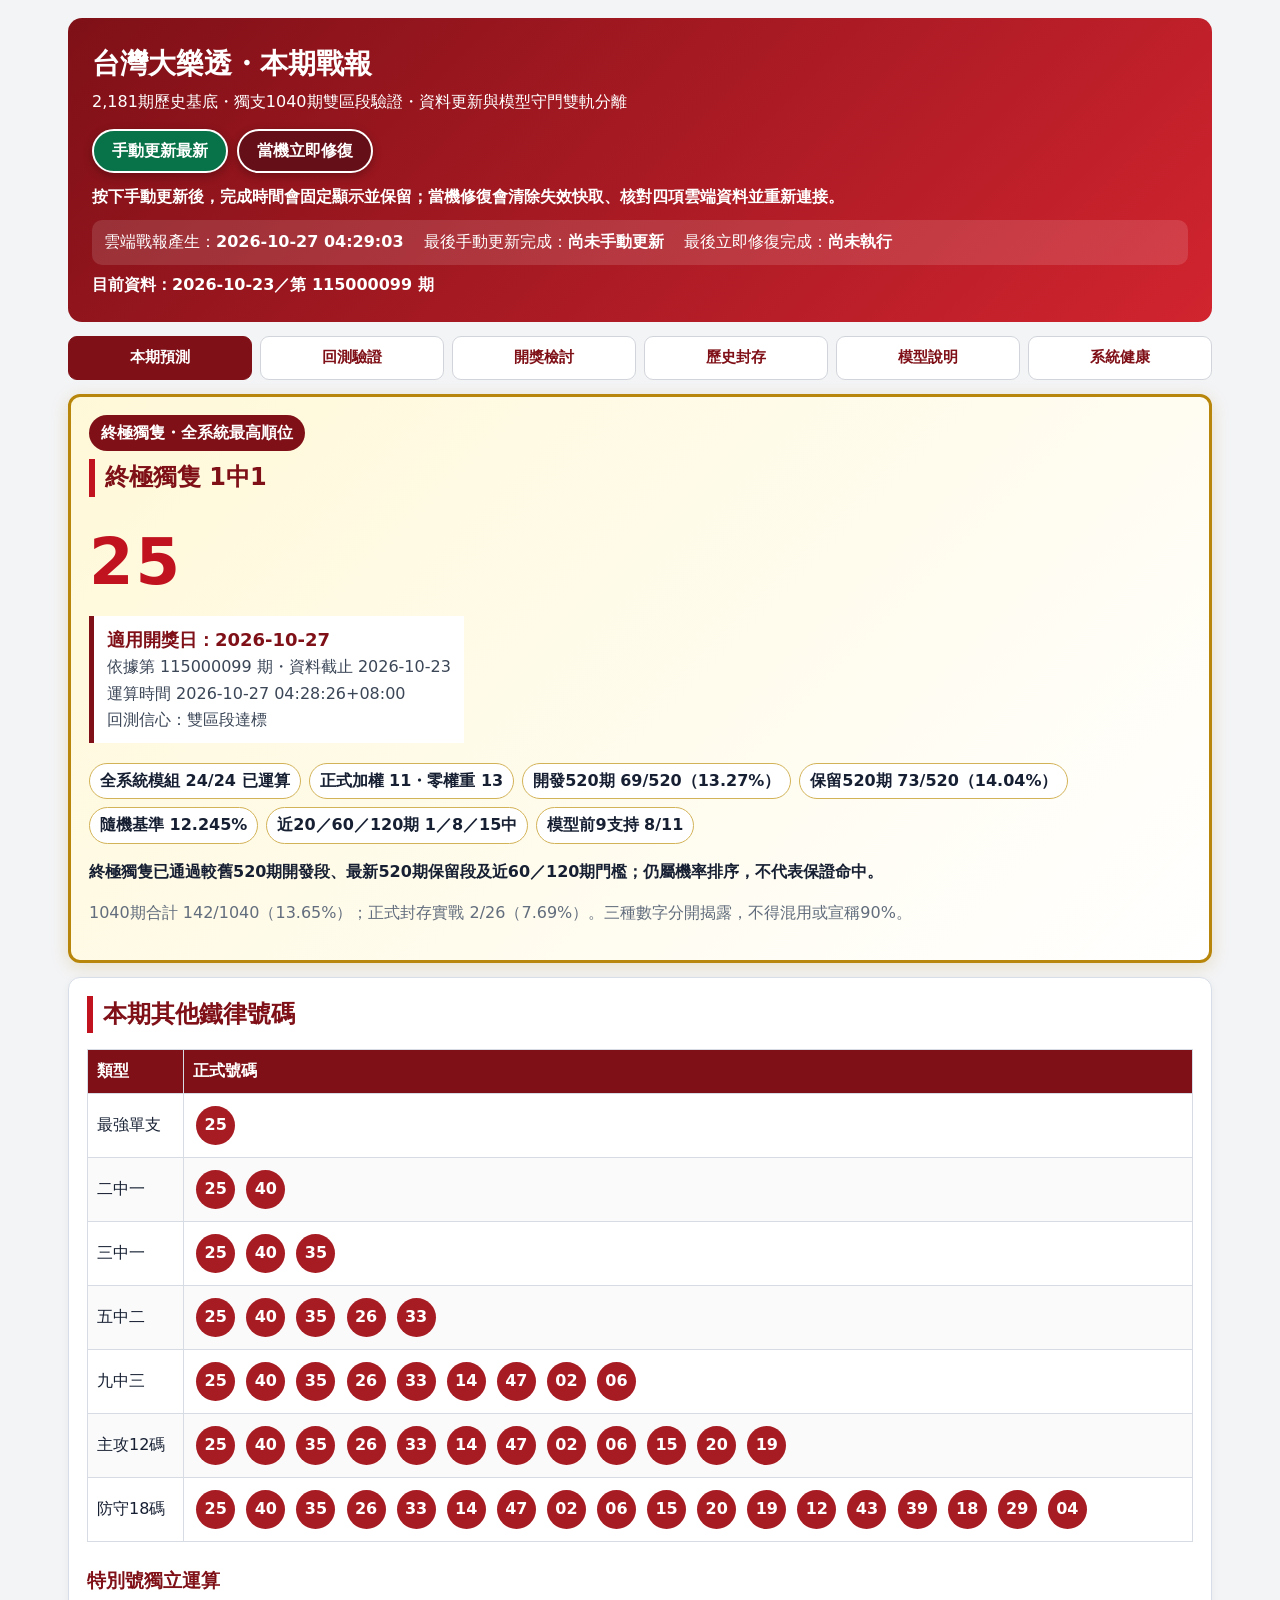
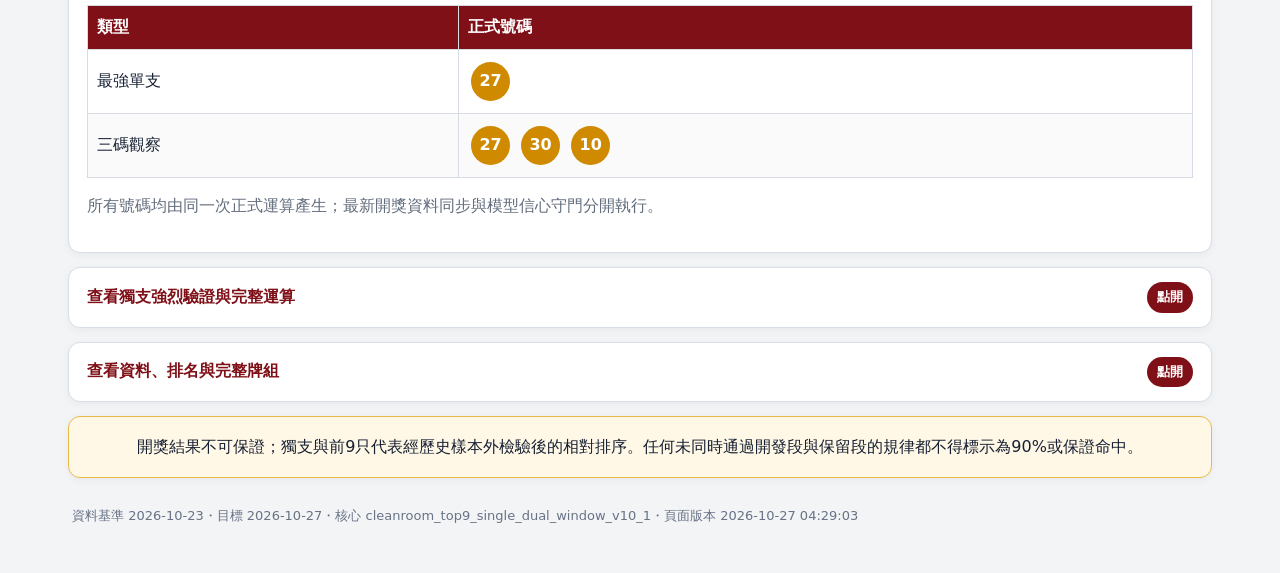
==== mobile_cloud/index.html @ 0b127683 "大樂透雲端每日日期自主修復" ====
<!doctype html>
<html lang="zh-Hant"><head><meta charset="utf-8"><meta name="viewport" content="width=device-width,initial-scale=1"><meta http-equiv="Cache-Control" content="no-cache, no-store, must-revalidate"><meta http-equiv="Pragma" content="no-cache"><meta http-equiv="Expires" content="0"><meta name="theme-color" content="#7f1017"><meta name="report-version" content="37c6239bf0259137"><meta name="report-generated-at" content="2026-10-27T04:29:03+08:00"><link rel="manifest" href="manifest.webmanifest"><link rel="stylesheet" href="style.css"><title>台灣大樂透・本期戰報</title></head>
<body><main>
<header><h1>台灣大樂透・本期戰報</h1><div>2,181期歷史基底・獨支1040期雙區段驗證・資料更新與模型守門雙軌分離</div>
<div class="app-actions"><button type="button" id="manual-refresh" class="cloud-button update-button">手動更新最新</button><button type="button" id="emergency-repair" class="cloud-button repair-button">當機立即修復</button></div>
<div class="cloud-control-note">按下手動更新後，完成時間會固定顯示並保留；當機修復會清除失效快取、核對四項雲端資料並重新連接。</div>
<div class="update-times"><span>雲端戰報產生：<strong id="cloud-generated-time">2026-10-27 04:29:03</strong></span><span>最後手動更新完成：<strong id="last-manual-update" data-manual-time>尚未手動更新</strong></span><span>最後立即修復完成：<strong id="last-repair-time" data-repair-time>尚未執行</strong></span></div>
<div id="cloud-action-status" class="cloud-action-status" role="status" aria-live="polite">目前資料：2026-10-23／第 115000099 期</div><a id="cloud-repair-center" class="repair-center" href="https://github.com/pingshen670822/taiwan-lotto649-ironlaw-cloud/actions/workflows/cloud-watchdog.yml" target="_blank" rel="noopener">開啟雲端修復中心</a></header>
<nav aria-label="戰報分類"><button type="button" data-tab="decision">本期預測</button><button type="button" data-tab="models">回測驗證</button><button type="button" data-tab="review">開獎檢討</button><button type="button" data-tab="monthly">歷史封存</button><button type="button" data-tab="verify">模型說明</button><button type="button" data-tab="iron">系統健康</button></nav>

<section id="decision" class="tab active">
<div class="band strong approved"><div class="badge">終極獨隻・全系統最高順位</div><h2>終極獨隻 1中1</h2><div class="number">25</div><div class="single-date"><b>適用開獎日：2026-10-27</b><br>依據第 115000099 期・資料截止 2026-10-23<br>運算時間 2026-10-27 04:28:26+08:00<br>回測信心：雙區段達標</div><div class="validation-seals"><span>全系統模組 24/24 已運算</span><span>正式加權 11・零權重 13</span><span>開發520期 69/520（13.27%）</span><span>保留520期 73/520（14.04%）</span><span>隨機基準 12.245%</span><span>近20／60／120期 1／8／15中</span><span>模型前9支持 8/11</span></div><p><b>終極獨隻已通過較舊520期開發段、最新520期保留段及近60／120期門檻；仍屬機率排序，不代表保證命中。</b></p><p class="note">1040期合計 142/1040（13.65%）；正式封存實戰 2/26（7.69%）。三種數字分開揭露，不得混用或宣稱90%。</p></div>
<div class="band ironlaw-numbers"><h2>本期其他鐵律號碼</h2><div class="scroll"><table><thead><tr><th>類型</th><th>正式號碼</th></tr></thead><tbody><tr><td>最強單支</td><td><span class="ball ">25</span></td></tr><tr><td>二中一</td><td><span class="ball ">25</span> <span class="ball ">40</span></td></tr><tr><td>三中一</td><td><span class="ball ">25</span> <span class="ball ">40</span> <span class="ball ">35</span></td></tr><tr><td>五中二</td><td><span class="ball ">25</span> <span class="ball ">40</span> <span class="ball ">35</span> <span class="ball ">26</span> <span class="ball ">33</span></td></tr><tr><td>九中三</td><td><span class="ball ">25</span> <span class="ball ">40</span> <span class="ball ">35</span> <span class="ball ">26</span> <span class="ball ">33</span> <span class="ball ">14</span> <span class="ball ">47</span> <span class="ball ">02</span> <span class="ball ">06</span></td></tr><tr><td>主攻12碼</td><td><span class="ball ">25</span> <span class="ball ">40</span> <span class="ball ">35</span> <span class="ball ">26</span> <span class="ball ">33</span> <span class="ball ">14</span> <span class="ball ">47</span> <span class="ball ">02</span> <span class="ball ">06</span> <span class="ball ">15</span> <span class="ball ">20</span> <span class="ball ">19</span></td></tr><tr><td>防守18碼</td><td><span class="ball ">25</span> <span class="ball ">40</span> <span class="ball ">35</span> <span class="ball ">26</span> <span class="ball ">33</span> <span class="ball ">14</span> <span class="ball ">47</span> <span class="ball ">02</span> <span class="ball ">06</span> <span class="ball ">15</span> <span class="ball ">20</span> <span class="ball ">19</span> <span class="ball ">12</span> <span class="ball ">43</span> <span class="ball ">39</span> <span class="ball ">18</span> <span class="ball ">29</span> <span class="ball ">04</span></td></tr></tbody></table></div><h3>特別號獨立運算</h3><div class="scroll"><table><thead><tr><th>類型</th><th>正式號碼</th></tr></thead><tbody><tr><td>最強單支</td><td><span class="ball specialball">27</span></td></tr><tr><td>三碼觀察</td><td><span class="ball specialball">27</span> <span class="ball specialball">30</span> <span class="ball specialball">10</span></td></tr></tbody></table></div><p class="note">所有號碼均由同一次正式運算產生；最新開獎資料同步與模型信心守門分開執行。</p></div>
<details class="report-details"><summary>查看獨支強烈驗證與完整運算</summary><div class="band"><h2>多項邏輯驗證</h2><div class="scroll"><table><thead><tr><th>檢查項目</th><th>結果</th></tr></thead><tbody><tr><td>獨支使用獨立1中1選擇器</td><td>通過</td></tr><tr><td>只用較舊520期選型，保留段不參與挑選</td><td>通過</td></tr><tr><td>全部已登錄模組完成本期運算</td><td>通過</td></tr><tr><td>未通過雙區段模組權重歸零</td><td>通過</td></tr><tr><td>開發520期與保留520期完整</td><td>通過</td></tr><tr><td>較舊520期開發段勝過隨機</td><td>通過</td></tr><tr><td>最新520期保留段勝過隨機</td><td>通過</td></tr><tr><td>禁止終極獨隻連續兩期使用同號</td><td>通過</td></tr><tr><td>近60期獨支命中率不低於隨機</td><td>通過</td></tr><tr><td>近120期獨支命中率不低於隨機</td><td>通過</td></tr><tr><td>至少半數模型列入前9</td><td>通過</td></tr><tr><td>至少三分之二模型列入前15</td><td>通過</td></tr><tr><td>未通過雙區段的軌跡候選全部排除</td><td>通過</td></tr><tr><td>正式發布守門通過</td><td>通過</td></tr><tr><td>禁止直接照抄上期開獎號</td><td>通過</td></tr></tbody></table></div></div><div class="band"><h2>全系統模組逐項運算</h2><p><b>全系統驗證後最高順位：25</b></p><p class="note">所有已登錄且可重現模組每日全部運算；核心模型依滾動成績受限加權，軌跡候選未同時通過兩個520期時權重固定為0，不准用未驗證模組拉高信心。</p><div class="scroll"><table><thead><tr><th>模組</th><th>類別</th><th>本期第一候選</th><th>最終權重</th><th>獨隻順位</th><th>狀態</th></tr></thead><tbody><tr><td>bayes_24</td><td>核心機率／順位模型</td><td><span class="ball ">35</span></td><td>8.45%</td><td>8</td><td>正式滾動加權</td></tr><tr><td>bayes_60</td><td>核心機率／順位模型</td><td><span class="ball ">12</span></td><td>6.77%</td><td>2</td><td>正式滾動加權</td></tr><tr><td>bayes_150</td><td>核心機率／順位模型</td><td><span class="ball ">25</span></td><td>7.15%</td><td>1</td><td>正式滾動加權</td></tr><tr><td>bayes_360</td><td>核心機率／順位模型</td><td><span class="ball ">25</span></td><td>16.71%</td><td>1</td><td>正式滾動加權</td></tr><tr><td>ewma_8</td><td>核心機率／順位模型</td><td><span class="ball ">40</span></td><td>7.89%</td><td>16</td><td>正式滾動加權</td></tr><tr><td>ewma_21</td><td>核心機率／順位模型</td><td><span class="ball ">35</span></td><td>7.58%</td><td>5</td><td>正式滾動加權</td></tr><tr><td>ewma_55</td><td>核心機率／順位模型</td><td><span class="ball ">25</span></td><td>7.48%</td><td>1</td><td>正式滾動加權</td></tr><tr><td>ewma_144</td><td>核心機率／順位模型</td><td><span class="ball ">25</span></td><td>18.48%</td><td>1</td><td>正式滾動加權</td></tr><tr><td>empirical_hazard</td><td>核心機率／順位模型</td><td><span class="ball ">20</span></td><td>4.43%</td><td>49</td><td>正式滾動加權</td></tr><tr><td>conditional_pair</td><td>核心機率／順位模型</td><td><span class="ball ">33</span></td><td>8.88%</td><td>13</td><td>正式滾動加權</td></tr><tr><td>regime_slope</td><td>核心機率／順位模型</td><td><span class="ball ">26</span></td><td>6.18%</td><td>4</td><td>正式滾動加權</td></tr><tr><td>frequency_60</td><td>軌跡／週期／拖牌候選</td><td><span class="ball ">26</span></td><td>0.00%</td><td>—</td><td>雙區段淘汰</td></tr><tr><td>frequency_240</td><td>軌跡／週期／拖牌候選</td><td><span class="ball ">25</span></td><td>0.00%</td><td>—</td><td>雙區段淘汰</td></tr><tr><td>weekday_cycle</td><td>軌跡／週期／拖牌候選</td><td><span class="ball ">15</span></td><td>0.00%</td><td>—</td><td>雙區段淘汰</td></tr><tr><td>transition_drag</td><td>軌跡／週期／拖牌候選</td><td><span class="ball ">26</span></td><td>0.00%</td><td>—</td><td>雙區段淘汰</td></tr><tr><td>two_step_drag</td><td>軌跡／週期／拖牌候選</td><td><span class="ball ">26</span></td><td>0.00%</td><td>—</td><td>雙區段淘汰</td></tr><tr><td>neighbor_track</td><td>軌跡／週期／拖牌候選</td><td><span class="ball ">25</span></td><td>0.00%</td><td>—</td><td>雙區段淘汰</td></tr><tr><td>interval_recurrence</td><td>軌跡／週期／拖牌候選</td><td><span class="ball ">43</span></td><td>0.00%</td><td>—</td><td>雙區段淘汰</td></tr><tr><td>cooccurrence_drag</td><td>軌跡／週期／拖牌候選</td><td><span class="ball ">15</span></td><td>0.00%</td><td>—</td><td>雙區段淘汰</td></tr><tr><td>multi_condition_equal</td><td>軌跡／週期／拖牌候選</td><td><span class="ball ">26</span></td><td>0.00%</td><td>—</td><td>雙區段淘汰</td></tr><tr><td>rolling_best_60</td><td>軌跡／週期／拖牌候選</td><td><span class="ball ">26</span></td><td>0.00%</td><td>—</td><td>雙區段淘汰</td></tr><tr><td>rolling_best_120</td><td>軌跡／週期／拖牌候選</td><td><span class="ball ">26</span></td><td>0.00%</td><td>—</td><td>雙區段淘汰</td></tr><tr><td>performance_vote_60</td><td>軌跡／週期／拖牌候選</td><td><span class="ball ">26</span></td><td>0.00%</td><td>—</td><td>雙區段淘汰</td></tr><tr><td>performance_vote_120</td><td>軌跡／週期／拖牌候選</td><td><span class="ball ">26</span></td><td>0.00%</td><td>—</td><td>雙區段淘汰</td></tr></tbody></table></div></div><div class="band"><h2>清楚分層推薦</h2><div class="grid"><div class="card primary"><div class="label">A級・唯一最強排序</div><div class="number-line"><span class="ball ">25</span></div></div><div class="card "><div class="label">B級・前三排序</div><div class="number-line"><span class="ball ">25</span> <span class="ball ">40</span> <span class="ball ">35</span></div></div><div class="card "><div class="label">C級・核心前九</div><div class="number-line"><span class="ball ">25</span> <span class="ball ">40</span> <span class="ball ">35</span> <span class="ball ">26</span> <span class="ball ">33</span> <span class="ball ">14</span> <span class="ball ">47</span> <span class="ball ">02</span> <span class="ball ">06</span></div></div><div class="card "><div class="label">D級・次高防守</div><div class="number-line"><span class="ball ">15</span> <span class="ball ">20</span> <span class="ball ">19</span> <span class="ball ">12</span> <span class="ball ">43</span> <span class="ball ">39</span> <span class="ball ">18</span> <span class="ball ">29</span> <span class="ball ">04</span></div></div><div class="card low"><div class="label">E級・低機率暫避</div><div class="number-line"><span class="ball avoid">07</span> <span class="ball avoid">17</span> <span class="ball avoid">22</span> <span class="ball avoid">28</span> <span class="ball avoid">31</span> <span class="ball avoid">32</span> <span class="ball avoid">37</span> <span class="ball avoid">42</span> <span class="ball avoid">44</span> <span class="ball avoid">46</span></div></div></div></div></details>
<details class="report-details"><summary>查看資料、排名與完整牌組</summary><div class="band"><h2>本期資料</h2><div class="grid"><div class="card"><div class="label">預測目標日</div><div class="value">2026-10-27</div></div><div class="card"><div class="label">歷史資料截止日</div><div class="value">2026-10-23</div></div><div class="card"><div class="label">依據期別</div><div class="value">第 115000099 期</div></div><div class="card"><div class="label">使用歷史期數</div><div class="value">2,181期</div></div><div class="card"><div class="label">戰報產生時間</div><div class="value">2026-10-27 04:29:03</div></div></div></div><div class="band"><h2>內部前18名診斷</h2><p class="note">此表為運算順位與校準值，不代表中獎保證。</p><div class="scroll"><table><thead><tr><th>順位</th><th>號碼</th><th>校準機率</th></tr></thead><tbody><tr><td>1</td><td><span class="ball sub">25</span></td><td>12.829%</td></tr><tr><td>2</td><td><span class="ball sub">40</span></td><td>12.930%</td></tr><tr><td>3</td><td><span class="ball sub">35</span></td><td>12.873%</td></tr><tr><td>4</td><td><span class="ball sub">26</span></td><td>12.870%</td></tr><tr><td>5</td><td><span class="ball sub">33</span></td><td>12.817%</td></tr><tr><td>6</td><td><span class="ball sub">14</span></td><td>12.782%</td></tr><tr><td>7</td><td><span class="ball sub">47</span></td><td>12.605%</td></tr><tr><td>8</td><td><span class="ball sub">02</span></td><td>12.585%</td></tr><tr><td>9</td><td><span class="ball sub">06</span></td><td>12.559%</td></tr><tr><td>10</td><td><span class="ball sub">15</span></td><td>12.554%</td></tr><tr><td>11</td><td><span class="ball sub">20</span></td><td>12.501%</td></tr><tr><td>12</td><td><span class="ball sub">19</span></td><td>12.496%</td></tr><tr><td>13</td><td><span class="ball sub">12</span></td><td>12.484%</td></tr><tr><td>14</td><td><span class="ball sub">43</span></td><td>12.476%</td></tr><tr><td>15</td><td><span class="ball sub">39</span></td><td>12.454%</td></tr><tr><td>16</td><td><span class="ball sub">18</span></td><td>12.429%</td></tr><tr><td>17</td><td><span class="ball sub">29</span></td><td>12.397%</td></tr><tr><td>18</td><td><span class="ball sub">04</span></td><td>12.390%</td></tr></tbody></table></div></div><div class="band"><h2>八組結構平衡建議</h2><div class="grid"><div class="card"><div class="label">第1組</div><div class="number-line"><span class="ball ">02</span> <span class="ball ">14</span> <span class="ball ">25</span> <span class="ball ">26</span> <span class="ball ">35</span> <span class="ball ">40</span></div></div><div class="card"><div class="label">第2組</div><div class="number-line"><span class="ball ">06</span> <span class="ball ">14</span> <span class="ball ">26</span> <span class="ball ">33</span> <span class="ball ">35</span> <span class="ball ">40</span></div></div><div class="card"><div class="label">第3組</div><div class="number-line"><span class="ball ">14</span> <span class="ball ">15</span> <span class="ball ">25</span> <span class="ball ">33</span> <span class="ball ">35</span> <span class="ball ">40</span></div></div><div class="card"><div class="label">第4組</div><div class="number-line"><span class="ball ">14</span> <span class="ball ">20</span> <span class="ball ">25</span> <span class="ball ">26</span> <span class="ball ">33</span> <span class="ball ">40</span></div></div><div class="card"><div class="label">第5組</div><div class="number-line"><span class="ball ">14</span> <span class="ball ">19</span> <span class="ball ">25</span> <span class="ball ">26</span> <span class="ball ">33</span> <span class="ball ">35</span></div></div><div class="card"><div class="label">第6組</div><div class="number-line"><span class="ball ">02</span> <span class="ball ">15</span> <span class="ball ">26</span> <span class="ball ">33</span> <span class="ball ">35</span> <span class="ball ">40</span></div></div><div class="card"><div class="label">第7組</div><div class="number-line"><span class="ball ">14</span> <span class="ball ">15</span> <span class="ball ">26</span> <span class="ball ">35</span> <span class="ball ">40</span> <span class="ball ">47</span></div></div><div class="card"><div class="label">第8組</div><div class="number-line"><span class="ball ">06</span> <span class="ball ">15</span> <span class="ball ">25</span> <span class="ball ">26</span> <span class="ball ">35</span> <span class="ball ">40</span></div></div></div></div><div class="band warning"><h2>下期低機率暫避</h2><p class="note">只做風險排序，不代表絕對不開；與主攻牌完全分離。</p><div class="grid"><div class="card low"><div class="label">五不中</div><div class="number-line"><span class="ball avoid">07</span> <span class="ball avoid">17</span> <span class="ball avoid">31</span> <span class="ball avoid">42</span> <span class="ball avoid">44</span></div></div><div class="card low"><div class="label">十不中</div><div class="number-line"><span class="ball avoid">07</span> <span class="ball avoid">17</span> <span class="ball avoid">22</span> <span class="ball avoid">28</span> <span class="ball avoid">31</span> <span class="ball avoid">32</span> <span class="ball avoid">37</span> <span class="ball avoid">42</span> <span class="ball avoid">44</span> <span class="ball avoid">46</span></div></div><div class="card low"><div class="label">十五不中</div><div class="number-line"><span class="ball avoid">01</span> <span class="ball avoid">07</span> <span class="ball avoid">08</span> <span class="ball avoid">17</span> <span class="ball avoid">22</span> <span class="ball avoid">23</span> <span class="ball avoid">28</span> <span class="ball avoid">30</span> <span class="ball avoid">31</span> <span class="ball avoid">32</span> <span class="ball avoid">37</span> <span class="ball avoid">41</span> <span class="ball avoid">42</span> <span class="ball avoid">44</span> <span class="ball avoid">46</span></div></div></div></div></details>
</section>

<section id="models" class="tab"><div class="band"><h2>獨立1中1與前9碼走步回測</h2><div class="grid"><div class="card primary"><div class="label">獨支較舊520期開發段</div><div class="value">69/520（13.27%）</div><div class="note">必須勝過隨機 12.245%</div></div><div class="card primary"><div class="label">獨支最新520期保留段</div><div class="value">73/520（14.04%）</div><div class="note">禁止只挑這段漂亮數字</div></div><div class="card"><div class="label">獨支近20／60／120期</div><div class="value">1／8／15中</div><div class="note">只使用各期開獎前資料</div></div><div class="card"><div class="label">前9碼1040期平均命中</div><div class="value">1.1279</div><div class="note">隨機基準 1.102</div></div><div class="card"><div class="label">最近20期前9平均命中</div><div class="value">1.1</div><div class="note">短期表現獨立監控</div></div><div class="card"><div class="label">第10–15名平均外溢</div><div class="value">0.7087</div><div class="note">外溢不算前9成功</div></div></div></div><div class="band"><h2>軌跡、週期與拖牌雙區段稽核</h2><p><b>沒有任何受測軌跡、週期或拖牌方法同時通過兩段驗證</b></p><p class="note">准入規則：較舊520期與最新520期必須同時高於6/49（12.2449%）；只在近期漂亮的一律淘汰。</p><div class="scroll"><table><thead><tr><th>受測規則</th><th>開發520期</th><th>保留520期</th><th>近20／60／120中</th><th>下期候選</th><th>結果</th></tr></thead><tbody><tr><td>60期頻率</td><td>61/520（11.73%）</td><td>67/520（12.88%）</td><td>2／7／12</td><td>26</td><td>淘汰</td></tr><tr><td>240期頻率</td><td>58/520（11.15%）</td><td>62/520（11.92%）</td><td>3／12／18</td><td>25</td><td>淘汰</td></tr><tr><td>開獎星期週期</td><td>63/520（12.12%）</td><td>52/520（10.00%）</td><td>1／3／9</td><td>15</td><td>淘汰</td></tr><tr><td>一階拖牌</td><td>57/520（10.96%）</td><td>68/520（13.08%）</td><td>4／13／18</td><td>26</td><td>淘汰</td></tr><tr><td>二階拖牌</td><td>58/520（11.15%）</td><td>53/520（10.19%）</td><td>2／6／12</td><td>26</td><td>淘汰</td></tr><tr><td>鄰號軌跡</td><td>56/520（10.77%）</td><td>58/520（11.15%）</td><td>2／9／13</td><td>25</td><td>淘汰</td></tr><tr><td>間隔復現</td><td>67/520（12.88%）</td><td>53/520（10.19%）</td><td>2／4／13</td><td>43</td><td>淘汰</td></tr><tr><td>共現拖牌</td><td>58/520（11.15%）</td><td>64/520（12.31%）</td><td>5／11／19</td><td>15</td><td>淘汰</td></tr><tr><td>多條件等權</td><td>58/520（11.15%）</td><td>72/520（13.85%）</td><td>4／13／23</td><td>26</td><td>淘汰</td></tr><tr><td>近60期最佳規則切換</td><td>62/520（11.92%）</td><td>60/520（11.54%）</td><td>3／8／14</td><td>26</td><td>淘汰</td></tr><tr><td>近120期最佳規則切換</td><td>55/520（10.58%）</td><td>64/520（12.31%）</td><td>4／10／15</td><td>26</td><td>淘汰</td></tr><tr><td>近60期績效投票</td><td>58/520（11.15%）</td><td>62/520（11.92%）</td><td>3／9／19</td><td>26</td><td>淘汰</td></tr><tr><td>近120期績效投票</td><td>54/520（10.38%）</td><td>64/520（12.31%）</td><td>3／11／19</td><td>26</td><td>淘汰</td></tr></tbody></table></div></div><div class="band"><h2>第10名後問題專項檢測</h2><article class="pack"><div class="pack-title">本期前9精準壓縮</div><p>升入 <span class="ball ">14</span> <span class="ball ">47</span> <span class="ball ">02</span> <span class="ball ">06</span>　撤出 <span class="ball avoid">15</span> <span class="ball avoid">20</span> <span class="ball avoid">19</span> <span class="ball avoid">12</span></p><small>固定邊界4席；上期號在前9最多3席</small></article><div class="scroll"><table><thead><tr><th>開獎日</th><th>前9命中</th><th>第10–15名外溢</th><th>六顆實開順位</th><th>撤換數</th><th>升入前9</th><th>撤出前9</th></tr></thead><tbody><tr><td>2026-09-22</td><td>2</td><td>2</td><td>2、5、12、13、40、48</td><td>4</td><td><span class="ball ">39</span> <span class="ball ">16</span> <span class="ball ">03</span> <span class="ball ">48</span></td><td><span class="ball avoid">25</span> <span class="ball avoid">19</span> <span class="ball avoid">18</span> <span class="ball avoid">14</span></td></tr><tr><td>2026-09-25</td><td>0</td><td>2</td><td>12、15、26、33、41、43</td><td>4</td><td><span class="ball ">16</span> <span class="ball ">47</span> <span class="ball ">06</span> <span class="ball ">20</span></td><td><span class="ball avoid">14</span> <span class="ball avoid">29</span> <span class="ball avoid">25</span> <span class="ball avoid">19</span></td></tr><tr><td>2026-09-29</td><td>1</td><td>0</td><td>8、30、35、37、40、47</td><td>4</td><td><span class="ball ">19</span> <span class="ball ">33</span> <span class="ball ">13</span> <span class="ball ">16</span></td><td><span class="ball avoid">18</span> <span class="ball avoid">14</span> <span class="ball avoid">29</span> <span class="ball avoid">24</span></td></tr><tr><td>2026-10-02</td><td>2</td><td>0</td><td>3、7、16、18、20、36</td><td>4</td><td><span class="ball ">19</span> <span class="ball ">14</span> <span class="ball ">33</span> <span class="ball ">02</span></td><td><span class="ball avoid">18</span> <span class="ball avoid">29</span> <span class="ball avoid">13</span> <span class="ball avoid">24</span></td></tr><tr><td>2026-10-06</td><td>0</td><td>2</td><td>10、13、18、26、29、44</td><td>4</td><td><span class="ball ">47</span> <span class="ball ">19</span> <span class="ball ">24</span></td><td><span class="ball avoid">18</span> <span class="ball avoid">29</span> <span class="ball avoid">20</span></td></tr><tr><td>2026-10-09</td><td>0</td><td>1</td><td>10、28、30、38、42、47</td><td>4</td><td><span class="ball ">29</span> <span class="ball ">47</span> <span class="ball ">39</span> <span class="ball ">06</span></td><td><span class="ball avoid">25</span> <span class="ball avoid">15</span> <span class="ball avoid">04</span> <span class="ball avoid">18</span></td></tr><tr><td>2026-10-13</td><td>2</td><td>0</td><td>3、9、17、19、25、49</td><td>4</td><td><span class="ball ">18</span> <span class="ball ">39</span> <span class="ball ">19</span> <span class="ball ">47</span></td><td><span class="ball avoid">12</span> <span class="ball avoid">14</span> <span class="ball avoid">04</span> <span class="ball avoid">29</span></td></tr><tr><td>2026-10-16</td><td>1</td><td>0</td><td>5、20、25、30、32、36</td><td>4</td><td><span class="ball ">04</span> <span class="ball ">36</span> <span class="ball ">18</span> <span class="ball ">29</span></td><td><span class="ball avoid">47</span> <span class="ball avoid">12</span> <span class="ball avoid">20</span> <span class="ball avoid">03</span></td></tr><tr><td>2026-10-20</td><td>0</td><td>0</td><td>18、20、23、27、28、38</td><td>4</td><td><span class="ball ">18</span> <span class="ball ">03</span> <span class="ball ">29</span> <span class="ball ">04</span></td><td><span class="ball avoid">14</span> <span class="ball avoid">47</span> <span class="ball avoid">20</span> <span class="ball avoid">06</span></td></tr><tr><td>2026-10-23</td><td>1</td><td>1</td><td>7、10、35、40、42、45</td><td>4</td><td><span class="ball ">20</span> <span class="ball ">33</span> <span class="ball ">14</span> <span class="ball ">29</span></td><td><span class="ball avoid">40</span> <span class="ball avoid">12</span> <span class="ball avoid">06</span> <span class="ball avoid">47</span></td></tr></tbody></table></div></div><details class="report-details"><summary>查看逐模組錯誤檢討與滾動調整</summary><div class="band"><h2>前9碼三層滾動權重</h2><div class="scroll"><table><thead><tr><th>模型</th><th>最終權重</th><th>近20前9命中</th><th>近60前9命中</th><th>近120前9命中</th><th>近20外溢</th><th>連續零命中</th><th>對數損失</th></tr></thead><tbody><tr><td>bayes_24</td><td>8.45%</td><td>1.050</td><td>1.017</td><td>0.992</td><td>0.800</td><td>0</td><td>0.373197</td></tr><tr><td>bayes_60</td><td>6.77%</td><td>1.050</td><td>1.083</td><td>1.125</td><td>0.750</td><td>4</td><td>0.372765</td></tr><tr><td>bayes_150</td><td>7.15%</td><td>1.050</td><td>1.033</td><td>1.042</td><td>0.950</td><td>2</td><td>0.372504</td></tr><tr><td>bayes_360</td><td>16.71%</td><td>1.400</td><td>1.133</td><td>1.042</td><td>0.600</td><td>0</td><td>0.372544</td></tr><tr><td>ewma_8</td><td>7.89%</td><td>1.150</td><td>1.150</td><td>1.117</td><td>0.650</td><td>0</td><td>0.399865</td></tr><tr><td>ewma_21</td><td>7.58%</td><td>1.150</td><td>1.083</td><td>1.050</td><td>0.800</td><td>2</td><td>0.380923</td></tr><tr><td>ewma_55</td><td>7.48%</td><td>1.050</td><td>1.117</td><td>1.083</td><td>1.000</td><td>2</td><td>0.375108</td></tr><tr><td>ewma_144</td><td>18.48%</td><td>1.350</td><td>1.200</td><td>1.158</td><td>0.600</td><td>0</td><td>0.373205</td></tr><tr><td>empirical_hazard</td><td>4.43%</td><td>0.800</td><td>1.083</td><td>1.058</td><td>0.900</td><td>2</td><td>0.375681</td></tr><tr><td>conditional_pair</td><td>8.88%</td><td>1.050</td><td>1.050</td><td>1.125</td><td>1.000</td><td>0</td><td>0.375025</td></tr><tr><td>regime_slope</td><td>6.18%</td><td>0.950</td><td>1.033</td><td>1.075</td><td>0.900</td><td>2</td><td>0.372946</td></tr></tbody></table></div></div><div class="band"><h2>主號模型錯誤追責</h2><div class="scroll"><table><thead><tr><th>模型</th><th>原第一名</th><th>1中1</th><th>前9命中</th><th>命中號</th><th>權重變動</th><th>處置</th></tr></thead><tbody><tr><td>bayes_24</td><td><span class="ball ">35</span></td><td>未中</td><td>1</td><td><span class="ball gold">33</span></td><td>7.38% → 8.45%</td><td>失敗但受權重上限約束，列入下期監控</td></tr><tr><td>bayes_60</td><td><span class="ball ">26</span></td><td>未中</td><td>0</td><td>—</td><td>8.35% → 6.77%</td><td>失敗降權／重新校準</td></tr><tr><td>bayes_150</td><td><span class="ball ">25</span></td><td>未中</td><td>0</td><td>—</td><td>8.33% → 7.15%</td><td>失敗降權／重新校準</td></tr><tr><td>bayes_360</td><td><span class="ball ">25</span></td><td>未中</td><td>2</td><td><span class="ball gold">33</span> <span class="ball gold">40</span></td><td>14.71% → 16.71%</td><td>失敗但受權重上限約束，列入下期監控</td></tr><tr><td>ewma_8</td><td><span class="ball ">03</span></td><td>未中</td><td>1</td><td><span class="ball gold">40</span></td><td>6.22% → 7.89%</td><td>失敗但受權重上限約束，列入下期監控</td></tr><tr><td>ewma_21</td><td><span class="ball ">35</span></td><td>未中</td><td>0</td><td>—</td><td>9.09% → 7.58%</td><td>失敗降權／重新校準</td></tr><tr><td>ewma_55</td><td><span class="ball ">25</span></td><td>未中</td><td>0</td><td>—</td><td>9.06% → 7.48%</td><td>失敗降權／重新校準</td></tr><tr><td>ewma_144</td><td><span class="ball ">25</span></td><td>未中</td><td>1</td><td><span class="ball gold">40</span></td><td>16.28% → 18.48%</td><td>失敗但受權重上限約束，列入下期監控</td></tr><tr><td>empirical_hazard</td><td><span class="ball ">26</span></td><td>未中</td><td>0</td><td>—</td><td>5.20% → 4.43%</td><td>失敗降權／重新校準</td></tr><tr><td>conditional_pair</td><td><span class="ball ">15</span></td><td>未中</td><td>2</td><td><span class="ball gold">33</span> <span class="ball gold">40</span></td><td>7.99% → 8.88%</td><td>通過，依滾動成績調整</td></tr><tr><td>regime_slope</td><td><span class="ball ">35</span></td><td>未中</td><td>0</td><td>—</td><td>7.39% → 6.18%</td><td>失敗降權／重新校準</td></tr></tbody></table></div></div><div class="band"><h2>特別號模型錯誤追責</h2><div class="scroll"><table><thead><tr><th>模型</th><th>原第一名</th><th>1中1</th><th>前三命中</th><th>權重變動</th><th>處置</th></tr></thead><tbody><tr><td>bayes_24</td><td><span class="ball specialball">27</span></td><td>未中</td><td>0</td><td>11.64% → 11.61%</td><td>失敗降權／重新校準</td></tr><tr><td>bayes_60</td><td><span class="ball specialball">30</span></td><td>未中</td><td>0</td><td>14.04% → 14.00%</td><td>失敗降權／重新校準</td></tr><tr><td>bayes_150</td><td><span class="ball specialball">30</span></td><td>未中</td><td>0</td><td>12.37% → 12.33%</td><td>失敗降權／重新校準</td></tr><tr><td>bayes_360</td><td><span class="ball specialball">27</span></td><td>未中</td><td>0</td><td>11.83% → 11.06%</td><td>失敗降權／重新校準</td></tr><tr><td>ewma_8</td><td><span class="ball specialball">27</span></td><td>未中</td><td>0</td><td>4.25% → 4.31%</td><td>失敗但受權重上限約束，列入下期監控</td></tr><tr><td>ewma_21</td><td><span class="ball specialball">30</span></td><td>未中</td><td>0</td><td>11.46% → 11.53%</td><td>失敗但受權重上限約束，列入下期監控</td></tr><tr><td>ewma_55</td><td><span class="ball specialball">30</span></td><td>未中</td><td>0</td><td>14.40% → 14.42%</td><td>失敗但受權重上限約束，列入下期監控</td></tr><tr><td>ewma_144</td><td><span class="ball specialball">30</span></td><td>未中</td><td>0</td><td>12.89% → 12.85%</td><td>失敗降權／重新校準</td></tr><tr><td>empirical_hazard</td><td><span class="ball specialball">01</span></td><td>未中</td><td>0</td><td>7.13% → 7.88%</td><td>失敗但受權重上限約束，列入下期監控</td></tr></tbody></table></div></div></details></section>

<section id="review" class="tab"><div class="band"><h2>預測對實際逐期驗算</h2><p>預測先封存，開獎後只結算，禁止回改舊牌；第10名後命中不算前9成功。</p><div class="scroll"><table><thead><tr><th>目標日</th><th>版本</th><th>原前9碼</th><th>實際開獎</th><th>前9命中</th><th>命中號</th><th>特別號</th></tr></thead><tbody><tr><td>2026-10-23</td><td>1</td><td><span class="ball ">35</span> <span class="ball ">26</span> <span class="ball ">15</span> <span class="ball ">25</span> <span class="ball ">19</span> <span class="ball ">20</span> <span class="ball ">33</span> <span class="ball ">14</span> <span class="ball ">29</span></td><td><span class="ball gold">09</span> <span class="ball gold">10</span> <span class="ball gold">33</span> <span class="ball gold">38</span> <span class="ball gold">40</span> <span class="ball gold">45</span><span class="special">特 02</span></td><td>1</td><td>33</td><td>未中</td></tr><tr><td>2026-10-20</td><td>1</td><td><span class="ball ">25</span> <span class="ball ">35</span> <span class="ball ">15</span> <span class="ball ">26</span> <span class="ball ">12</span> <span class="ball ">18</span> <span class="ball ">03</span> <span class="ball ">29</span> <span class="ball ">04</span></td><td><span class="ball gold">02</span> <span class="ball gold">05</span> <span class="ball gold">19</span> <span class="ball gold">33</span> <span class="ball gold">40</span> <span class="ball gold">43</span><span class="special">特 06</span></td><td>0</td><td>—</td><td>未中</td></tr><tr><td>2026-10-16</td><td>1</td><td><span class="ball ">35</span> <span class="ball ">25</span> <span class="ball ">26</span> <span class="ball ">14</span> <span class="ball ">15</span> <span class="ball ">04</span> <span class="ball ">36</span> <span class="ball ">18</span> <span class="ball ">29</span></td><td><span class="ball gold">06</span> <span class="ball gold">15</span> <span class="ball gold">21</span> <span class="ball gold">40</span> <span class="ball gold">43</span> <span class="ball gold">49</span><span class="special">特 30</span></td><td>1</td><td>15</td><td>命中</td></tr><tr><td>2026-10-13</td><td>1</td><td><span class="ball ">25</span> <span class="ball ">26</span> <span class="ball ">35</span> <span class="ball ">15</span> <span class="ball ">20</span> <span class="ball ">18</span> <span class="ball ">39</span> <span class="ball ">19</span> <span class="ball ">47</span></td><td><span class="ball gold">03</span> <span class="ball gold">31</span> <span class="ball gold">35</span> <span class="ball gold">36</span> <span class="ball gold">47</span> <span class="ball gold">48</span><span class="special">特 32</span></td><td>2</td><td>35、47</td><td>未中</td></tr><tr><td>2026-10-09</td><td>5</td><td><span class="ball ">20</span> <span class="ball ">26</span> <span class="ball ">12</span> <span class="ball ">14</span> <span class="ball ">35</span> <span class="ball ">29</span> <span class="ball ">47</span> <span class="ball ">39</span> <span class="ball ">06</span></td><td><span class="ball gold">03</span> <span class="ball gold">09</span> <span class="ball gold">11</span> <span class="ball gold">25</span> <span class="ball gold">34</span> <span class="ball gold">41</span><span class="special">特 27</span></td><td>0</td><td>—</td><td>命中</td></tr><tr><td>2026-10-09</td><td>4</td><td><span class="ball ">12</span> <span class="ball ">26</span> <span class="ball ">20</span> <span class="ball ">14</span> <span class="ball ">35</span> <span class="ball ">29</span> <span class="ball ">47</span> <span class="ball ">39</span> <span class="ball ">06</span></td><td><span class="ball gold">03</span> <span class="ball gold">09</span> <span class="ball gold">11</span> <span class="ball gold">25</span> <span class="ball gold">34</span> <span class="ball gold">41</span><span class="special">特 27</span></td><td>0</td><td>—</td><td>命中</td></tr><tr><td>2026-10-09</td><td>3</td><td><span class="ball ">12</span> <span class="ball ">26</span> <span class="ball ">20</span> <span class="ball ">14</span> <span class="ball ">35</span> <span class="ball ">29</span> <span class="ball ">47</span> <span class="ball ">39</span> <span class="ball ">06</span></td><td><span class="ball gold">03</span> <span class="ball gold">09</span> <span class="ball gold">11</span> <span class="ball gold">25</span> <span class="ball gold">34</span> <span class="ball gold">41</span><span class="special">特 27</span></td><td>0</td><td>—</td><td>命中</td></tr><tr><td>2026-10-09</td><td>2</td><td><span class="ball ">12</span> <span class="ball ">26</span> <span class="ball ">20</span> <span class="ball ">14</span> <span class="ball ">35</span> <span class="ball ">29</span> <span class="ball ">47</span> <span class="ball ">39</span> <span class="ball ">06</span></td><td><span class="ball gold">03</span> <span class="ball gold">09</span> <span class="ball gold">11</span> <span class="ball gold">25</span> <span class="ball gold">34</span> <span class="ball gold">41</span><span class="special">特 27</span></td><td>0</td><td>—</td><td>命中</td></tr><tr><td>2026-10-09</td><td>1</td><td><span class="ball ">26</span> <span class="ball ">20</span> <span class="ball ">12</span> <span class="ball ">14</span> <span class="ball ">35</span> <span class="ball ">29</span> <span class="ball ">47</span> <span class="ball ">39</span> <span class="ball ">06</span></td><td><span class="ball gold">03</span> <span class="ball gold">09</span> <span class="ball gold">11</span> <span class="ball gold">25</span> <span class="ball gold">34</span> <span class="ball gold">41</span><span class="special">特 27</span></td><td>0</td><td>—</td><td>命中</td></tr><tr><td>2026-10-06</td><td>1</td><td><span class="ball ">26</span> <span class="ball ">35</span> <span class="ball ">14</span> <span class="ball ">25</span> <span class="ball ">15</span> <span class="ball ">47</span> <span class="ball ">12</span> <span class="ball ">19</span> <span class="ball ">24</span></td><td><span class="ball gold">04</span> <span class="ball gold">06</span> <span class="ball gold">20</span> <span class="ball gold">32</span> <span class="ball gold">36</span> <span class="ball gold">39</span><span class="special">特 23</span></td><td>0</td><td>—</td><td>未中</td></tr><tr><td>2026-10-02</td><td>1</td><td><span class="ball ">25</span> <span class="ball ">35</span> <span class="ball ">26</span> <span class="ball ">12</span> <span class="ball ">15</span> <span class="ball ">19</span> <span class="ball ">14</span> <span class="ball ">33</span> <span class="ball ">02</span></td><td><span class="ball gold">04</span> <span class="ball gold">14</span> <span class="ball gold">20</span> <span class="ball gold">26</span> <span class="ball gold">40</span> <span class="ball gold">47</span><span class="special">特 42</span></td><td>2</td><td>14、26</td><td>未中</td></tr><tr><td>2026-09-29</td><td>1</td><td><span class="ball ">35</span> <span class="ball ">15</span> <span class="ball ">25</span> <span class="ball ">26</span> <span class="ball ">12</span> <span class="ball ">19</span> <span class="ball ">33</span> <span class="ball ">13</span> <span class="ball ">16</span></td><td><span class="ball gold">01</span> <span class="ball gold">02</span> <span class="ball gold">04</span> <span class="ball gold">13</span> <span class="ball gold">30</span> <span class="ball gold">38</span><span class="special">特 27</span></td><td>1</td><td>13</td><td>未中</td></tr><tr><td>2026-09-25</td><td>1</td><td><span class="ball ">35</span> <span class="ball ">15</span> <span class="ball ">26</span> <span class="ball ">12</span> <span class="ball ">18</span> <span class="ball ">16</span> <span class="ball ">47</span> <span class="ball ">06</span> <span class="ball ">20</span></td><td><span class="ball gold">05</span> <span class="ball gold">13</span> <span class="ball gold">24</span> <span class="ball gold">25</span> <span class="ball gold">28</span> <span class="ball gold">33</span><span class="special">特 40</span></td><td>0</td><td>—</td><td>未中</td></tr><tr><td>2026-09-18</td><td>1</td><td><span class="ball ">12</span> <span class="ball ">26</span> <span class="ball ">15</span> <span class="ball ">29</span> <span class="ball ">19</span> <span class="ball ">39</span> <span class="ball ">48</span> <span class="ball ">27</span> <span class="ball ">03</span></td><td><span class="ball gold">01</span> <span class="ball gold">06</span> <span class="ball gold">14</span> <span class="ball gold">21</span> <span class="ball gold">31</span> <span class="ball gold">35</span><span class="special">特 16</span></td><td>0</td><td>—</td><td>未中</td></tr><tr><td>2026-09-15</td><td>1</td><td><span class="ball ">12</span> <span class="ball ">26</span> <span class="ball ">29</span> <span class="ball ">15</span> <span class="ball ">19</span> <span class="ball ">47</span> <span class="ball ">35</span> <span class="ball ">08</span> <span class="ball ">18</span></td><td><span class="ball gold">02</span> <span class="ball gold">03</span> <span class="ball gold">18</span> <span class="ball gold">21</span> <span class="ball gold">22</span> <span class="ball gold">39</span><span class="special">特 07</span></td><td>1</td><td>18</td><td>未中</td></tr><tr><td>2026-09-11</td><td>1</td><td><span class="ball ">26</span> <span class="ball ">29</span> <span class="ball ">12</span> <span class="ball ">25</span> <span class="ball ">35</span> <span class="ball ">49</span> <span class="ball ">18</span> <span class="ball ">23</span> <span class="ball ">20</span></td><td><span class="ball gold">12</span> <span class="ball gold">15</span> <span class="ball gold">19</span> <span class="ball gold">27</span> <span class="ball gold">43</span> <span class="ball gold">48</span><span class="special">特 25</span></td><td>1</td><td>12</td><td>未中</td></tr><tr><td>2026-09-08</td><td>1</td><td><span class="ball ">26</span> <span class="ball ">29</span> <span class="ball ">12</span> <span class="ball ">25</span> <span class="ball ">16</span> <span class="ball ">15</span> <span class="ball ">24</span> <span class="ball ">08</span> <span class="ball ">20</span></td><td><span class="ball gold">03</span> <span class="ball gold">15</span> <span class="ball gold">28</span> <span class="ball gold">35</span> <span class="ball gold">47</span> <span class="ball gold">49</span><span class="special">特 27</span></td><td>1</td><td>15</td><td>未中</td></tr><tr><td>2026-09-04</td><td>1</td><td><span class="ball ">26</span> <span class="ball ">29</span> <span class="ball ">12</span> <span class="ball ">25</span> <span class="ball ">19</span> <span class="ball ">24</span> <span class="ball ">08</span> <span class="ball ">14</span> <span class="ball ">36</span></td><td><span class="ball gold">03</span> <span class="ball gold">13</span> <span class="ball gold">17</span> <span class="ball gold">18</span> <span class="ball gold">27</span> <span class="ball gold">37</span><span class="special">特 19</span></td><td>0</td><td>—</td><td>未中</td></tr><tr><td>2026-09-01</td><td>1</td><td><span class="ball ">26</span> <span class="ball ">12</span> <span class="ball ">25</span> <span class="ball ">29</span> <span class="ball ">23</span> <span class="ball ">36</span> <span class="ball ">08</span> <span class="ball ">16</span> <span class="ball ">19</span></td><td><span class="ball gold">10</span> <span class="ball gold">16</span> <span class="ball gold">19</span> <span class="ball gold">26</span> <span class="ball gold">29</span> <span class="ball gold">48</span><span class="special">特 30</span></td><td>4</td><td>16、19、26、29</td><td>命中</td></tr><tr><td>2026-08-28</td><td>1</td><td><span class="ball ">12</span> <span class="ball ">25</span> <span class="ball ">26</span> <span class="ball ">29</span> <span class="ball ">35</span> <span class="ball ">19</span> <span class="ball ">14</span> <span class="ball ">15</span> <span class="ball ">47</span></td><td><span class="ball gold">09</span> <span class="ball gold">20</span> <span class="ball gold">23</span> <span class="ball gold">26</span> <span class="ball gold">36</span> <span class="ball gold">44</span><span class="special">特 04</span></td><td>1</td><td>26</td><td>未中</td></tr><tr><td>2026-08-25</td><td>1</td><td><span class="ball ">25</span> <span class="ball ">29</span> <span class="ball ">12</span> <span class="ball ">26</span> <span class="ball ">08</span> <span class="ball ">15</span> <span class="ball ">47</span> <span class="ball ">19</span> <span class="ball ">34</span></td><td><span class="ball gold">12</span> <span class="ball gold">24</span> <span class="ball gold">26</span> <span class="ball gold">32</span> <span class="ball gold">35</span> <span class="ball gold">40</span><span class="special">特 06</span></td><td>2</td><td>12、26</td><td>未中</td></tr><tr><td>2026-08-21</td><td>1</td><td><span class="ball ">25</span> <span class="ball ">12</span> <span class="ball ">29</span> <span class="ball ">19</span> <span class="ball ">26</span> <span class="ball ">33</span> <span class="ball ">20</span> <span class="ball ">49</span> <span class="ball ">11</span></td><td><span class="ball gold">08</span> <span class="ball gold">14</span> <span class="ball gold">23</span> <span class="ball gold">24</span> <span class="ball gold">26</span> <span class="ball gold">47</span><span class="special">特 30</span></td><td>1</td><td>26</td><td>命中</td></tr><tr><td>2026-08-18</td><td>1</td><td><span class="ball ">12</span> <span class="ball ">29</span> <span class="ball ">25</span> <span class="ball ">26</span> <span class="ball ">35</span> <span class="ball ">11</span> <span class="ball ">16</span> <span class="ball ">08</span> <span class="ball ">18</span></td><td><span class="ball gold">01</span> <span class="ball gold">14</span> <span class="ball gold">25</span> <span class="ball gold">27</span> <span class="ball gold">29</span> <span class="ball gold">43</span><span class="special">特 02</span></td><td>2</td><td>25、29</td><td>未中</td></tr><tr><td>2026-08-07</td><td>1</td><td><span class="ball ">15</span> <span class="ball ">26</span> <span class="ball ">49</span> <span class="ball ">11</span> <span class="ball ">20</span> <span class="ball ">39</span> <span class="ball ">23</span> <span class="ball ">16</span> <span class="ball ">04</span></td><td><span class="ball gold">02</span> <span class="ball gold">12</span> <span class="ball gold">19</span> <span class="ball gold">21</span> <span class="ball gold">25</span> <span class="ball gold">41</span><span class="special">特 31</span></td><td>0</td><td>—</td><td>未中</td></tr><tr><td>2026-08-04</td><td>2</td><td><span class="ball ">26</span> <span class="ball ">20</span> <span class="ball ">11</span> <span class="ball ">29</span> <span class="ball ">18</span> <span class="ball ">23</span> <span class="ball ">16</span> <span class="ball ">25</span> <span class="ball ">15</span></td><td><span class="ball gold">04</span> <span class="ball gold">09</span> <span class="ball gold">15</span> <span class="ball gold">30</span> <span class="ball gold">36</span> <span class="ball gold">49</span><span class="special">特 40</span></td><td>1</td><td>15</td><td>未中</td></tr><tr><td>2026-08-04</td><td>1</td><td><span class="ball ">26</span> <span class="ball ">20</span> <span class="ball ">11</span> <span class="ball ">29</span> <span class="ball ">18</span> <span class="ball ">39</span> <span class="ball ">19</span> <span class="ball ">16</span> <span class="ball ">33</span></td><td><span class="ball gold">04</span> <span class="ball gold">09</span> <span class="ball gold">15</span> <span class="ball gold">30</span> <span class="ball gold">36</span> <span class="ball gold">49</span><span class="special">特 40</span></td><td>0</td><td>—</td><td>未中</td></tr><tr><td>2026-07-31</td><td>2</td><td><span class="ball ">26</span> <span class="ball ">29</span> <span class="ball ">19</span> <span class="ball ">15</span> <span class="ball ">08</span> <span class="ball ">35</span> <span class="ball ">12</span> <span class="ball ">18</span> <span class="ball ">16</span></td><td><span class="ball gold">11</span> <span class="ball gold">20</span> <span class="ball gold">23</span> <span class="ball gold">33</span> <span class="ball gold">34</span> <span class="ball gold">44</span><span class="special">特 10</span></td><td>0</td><td>—</td><td>未中</td></tr><tr><td>2026-07-28</td><td>3</td><td><span class="ball ">26</span> <span class="ball ">29</span> <span class="ball ">15</span> <span class="ball ">35</span> <span class="ball ">18</span> <span class="ball ">12</span> <span class="ball ">46</span> <span class="ball ">34</span> <span class="ball ">25</span></td><td><span class="ball gold">08</span> <span class="ball gold">19</span> <span class="ball gold">24</span> <span class="ball gold">26</span> <span class="ball gold">32</span> <span class="ball gold">43</span><span class="special">特 47</span></td><td>1</td><td>26</td><td>未中</td></tr><tr><td>2026-07-28</td><td>2</td><td><span class="ball ">26</span> <span class="ball ">29</span> <span class="ball ">15</span> <span class="ball ">35</span> <span class="ball ">18</span> <span class="ball ">16</span> <span class="ball ">46</span> <span class="ball ">34</span> <span class="ball ">39</span></td><td><span class="ball gold">08</span> <span class="ball gold">19</span> <span class="ball gold">24</span> <span class="ball gold">26</span> <span class="ball gold">32</span> <span class="ball gold">43</span><span class="special">特 47</span></td><td>1</td><td>26</td><td>未中</td></tr><tr><td>2026-07-31</td><td>1</td><td><span class="ball ">29</span> <span class="ball ">26</span> <span class="ball ">19</span> <span class="ball ">15</span> <span class="ball ">12</span> <span class="ball ">08</span> <span class="ball ">35</span> <span class="ball ">18</span> <span class="ball ">16</span></td><td><span class="ball gold">11</span> <span class="ball gold">20</span> <span class="ball gold">23</span> <span class="ball gold">33</span> <span class="ball gold">34</span> <span class="ball gold">44</span><span class="special">特 10</span></td><td>0</td><td>—</td><td>未中</td></tr><tr><td>2026-07-28</td><td>1</td><td><span class="ball ">29</span> <span class="ball ">15</span> <span class="ball ">26</span> <span class="ball ">35</span> <span class="ball ">18</span> <span class="ball ">16</span> <span class="ball ">12</span> <span class="ball ">25</span> <span class="ball ">39</span></td><td><span class="ball gold">08</span> <span class="ball gold">19</span> <span class="ball gold">24</span> <span class="ball gold">26</span> <span class="ball gold">32</span> <span class="ball gold">43</span><span class="special">特 47</span></td><td>1</td><td>26</td><td>未中</td></tr><tr><td>2026-07-24</td><td>1</td><td><span class="ball ">29</span> <span class="ball ">12</span> <span class="ball ">18</span> <span class="ball ">25</span> <span class="ball ">26</span> <span class="ball ">16</span> <span class="ball ">39</span> <span class="ball ">06</span> <span class="ball ">15</span></td><td><span class="ball gold">03</span> <span class="ball gold">15</span> <span class="ball gold">27</span> <span class="ball gold">34</span> <span class="ball gold">35</span> <span class="ball gold">44</span><span class="special">特 40</span></td><td>1</td><td>15</td><td>未中</td></tr><tr><td>2026-07-21</td><td>1</td><td><span class="ball ">29</span> <span class="ball ">25</span> <span class="ball ">12</span> <span class="ball ">16</span> <span class="ball ">18</span> <span class="ball ">06</span> <span class="ball ">11</span> <span class="ball ">39</span> <span class="ball ">10</span></td><td><span class="ball gold">02</span> <span class="ball gold">08</span> <span class="ball gold">15</span> <span class="ball gold">26</span> <span class="ball gold">35</span> <span class="ball gold">46</span><span class="special">特 11</span></td><td>0</td><td>—</td><td>未中</td></tr><tr><td>2026-07-17</td><td>1</td><td><span class="ball ">29</span> <span class="ball ">25</span> <span class="ball ">18</span> <span class="ball ">16</span> <span class="ball ">39</span> <span class="ball ">04</span> <span class="ball ">11</span> <span class="ball ">10</span> <span class="ball ">19</span></td><td><span class="ball gold">01</span> <span class="ball gold">06</span> <span class="ball gold">12</span> <span class="ball gold">14</span> <span class="ball gold">17</span> <span class="ball gold">26</span><span class="special">特 24</span></td><td>0</td><td>—</td><td>未中</td></tr></tbody></table></div></div><div class="band warning"><h2>最新一期錯誤檢討</h2><p>上期實開：<span class="ball actual">09</span> <span class="ball actual">10</span> <span class="ball actual">33</span> <span class="ball actual">38</span> <span class="ball actual">40</span> <span class="ball actual">45</span></p><p><b>Top5／Top10／Top15 命中＝0 / 2 / 2</b></p><p><b>封存獨支實戰＝2/26（7.69%）；上期獨支 35 未中。</b></p><ul><li>重建後獨隻較舊520期為69中，最新520期保留驗證為73中；選型只使用較舊520期。</li><li>星期、拖牌、鄰號、間隔與共現軌跡必須雙區段都勝過隨機，否則權重歸零。</li><li>第10–15名外溢一律列失敗並扣除責任模型權重。</li><li>每期重算20／60／120期權重、連續失準與穩定度懲罰。</li><li>模型守門與官方資料同步分開執行，禁止舊資料卡住最新戰報。</li></ul></div><details class="report-details"><summary>查看低機率號碼誤開檢討</summary><div class="band"><div class="scroll"><table><thead><tr><th>目標日</th><th>原十不中</th><th>誤開號</th><th>顆數</th><th>修正</th></tr></thead><tbody><tr><td>2026-10-23</td><td><span class="ball avoid">07</span> <span class="ball avoid">09</span> <span class="ball avoid">17</span> <span class="ball avoid">28</span> <span class="ball avoid">31</span> <span class="ball avoid">37</span> <span class="ball avoid">38</span> <span class="ball avoid">42</span> <span class="ball avoid">44</span> <span class="ball avoid">45</span></td><td><span class="ball gold">09</span> <span class="ball gold">38</span> <span class="ball gold">45</span></td><td>3</td><td>誤開號解除暫避</td></tr><tr><td>2026-10-20</td><td><span class="ball avoid">07</span> <span class="ball avoid">17</span> <span class="ball avoid">28</span> <span class="ball avoid">31</span> <span class="ball avoid">37</span> <span class="ball avoid">38</span> <span class="ball avoid">42</span> <span class="ball avoid">44</span> <span class="ball avoid">45</span> <span class="ball avoid">46</span></td><td>—</td><td>0</td><td>守住</td></tr><tr><td>2026-10-16</td><td><span class="ball avoid">05</span> <span class="ball avoid">07</span> <span class="ball avoid">17</span> <span class="ball avoid">28</span> <span class="ball avoid">31</span> <span class="ball avoid">37</span> <span class="ball avoid">38</span> <span class="ball avoid">42</span> <span class="ball avoid">44</span> <span class="ball avoid">46</span></td><td>—</td><td>0</td><td>守住</td></tr><tr><td>2026-10-13</td><td><span class="ball avoid">07</span> <span class="ball avoid">09</span> <span class="ball avoid">17</span> <span class="ball avoid">22</span> <span class="ball avoid">31</span> <span class="ball avoid">37</span> <span class="ball avoid">38</span> <span class="ball avoid">42</span> <span class="ball avoid">44</span> <span class="ball avoid">46</span></td><td><span class="ball gold">31</span></td><td>1</td><td>誤開號解除暫避</td></tr><tr><td>2026-10-09</td><td><span class="ball avoid">07</span> <span class="ball avoid">09</span> <span class="ball avoid">17</span> <span class="ball avoid">31</span> <span class="ball avoid">37</span> <span class="ball avoid">38</span> <span class="ball avoid">41</span> <span class="ball avoid">42</span> <span class="ball avoid">44</span> <span class="ball avoid">46</span></td><td><span class="ball gold">09</span> <span class="ball gold">41</span></td><td>2</td><td>誤開號解除暫避</td></tr><tr><td>2026-10-09</td><td><span class="ball avoid">07</span> <span class="ball avoid">09</span> <span class="ball avoid">17</span> <span class="ball avoid">31</span> <span class="ball avoid">37</span> <span class="ball avoid">38</span> <span class="ball avoid">41</span> <span class="ball avoid">42</span> <span class="ball avoid">44</span> <span class="ball avoid">46</span></td><td><span class="ball gold">09</span> <span class="ball gold">41</span></td><td>2</td><td>誤開號解除暫避</td></tr><tr><td>2026-10-09</td><td><span class="ball avoid">07</span> <span class="ball avoid">09</span> <span class="ball avoid">17</span> <span class="ball avoid">31</span> <span class="ball avoid">37</span> <span class="ball avoid">38</span> <span class="ball avoid">41</span> <span class="ball avoid">42</span> <span class="ball avoid">44</span> <span class="ball avoid">46</span></td><td><span class="ball gold">09</span> <span class="ball gold">41</span></td><td>2</td><td>誤開號解除暫避</td></tr><tr><td>2026-10-09</td><td><span class="ball avoid">07</span> <span class="ball avoid">09</span> <span class="ball avoid">17</span> <span class="ball avoid">31</span> <span class="ball avoid">37</span> <span class="ball avoid">38</span> <span class="ball avoid">41</span> <span class="ball avoid">42</span> <span class="ball avoid">44</span> <span class="ball avoid">46</span></td><td><span class="ball gold">09</span> <span class="ball gold">41</span></td><td>2</td><td>誤開號解除暫避</td></tr><tr><td>2026-10-09</td><td><span class="ball avoid">07</span> <span class="ball avoid">09</span> <span class="ball avoid">17</span> <span class="ball avoid">31</span> <span class="ball avoid">37</span> <span class="ball avoid">38</span> <span class="ball avoid">41</span> <span class="ball avoid">42</span> <span class="ball avoid">44</span> <span class="ball avoid">46</span></td><td><span class="ball gold">09</span> <span class="ball gold">41</span></td><td>2</td><td>誤開號解除暫避</td></tr><tr><td>2026-10-06</td><td><span class="ball avoid">07</span> <span class="ball avoid">09</span> <span class="ball avoid">17</span> <span class="ball avoid">31</span> <span class="ball avoid">32</span> <span class="ball avoid">37</span> <span class="ball avoid">38</span> <span class="ball avoid">41</span> <span class="ball avoid">42</span> <span class="ball avoid">44</span></td><td><span class="ball gold">32</span></td><td>1</td><td>誤開號解除暫避</td></tr><tr><td>2026-10-02</td><td><span class="ball avoid">07</span> <span class="ball avoid">09</span> <span class="ball avoid">17</span> <span class="ball avoid">31</span> <span class="ball avoid">32</span> <span class="ball avoid">37</span> <span class="ball avoid">41</span> <span class="ball avoid">42</span> <span class="ball avoid">44</span> <span class="ball avoid">46</span></td><td>—</td><td>0</td><td>守住</td></tr><tr><td>2026-09-29</td><td><span class="ball avoid">07</span> <span class="ball avoid">09</span> <span class="ball avoid">17</span> <span class="ball avoid">30</span> <span class="ball avoid">31</span> <span class="ball avoid">32</span> <span class="ball avoid">37</span> <span class="ball avoid">38</span> <span class="ball avoid">42</span> <span class="ball avoid">44</span></td><td><span class="ball gold">30</span> <span class="ball gold">38</span></td><td>2</td><td>誤開號解除暫避</td></tr><tr><td>2026-09-25</td><td><span class="ball avoid">05</span> <span class="ball avoid">07</span> <span class="ball avoid">09</span> <span class="ball avoid">17</span> <span class="ball avoid">28</span> <span class="ball avoid">31</span> <span class="ball avoid">32</span> <span class="ball avoid">38</span> <span class="ball avoid">42</span> <span class="ball avoid">44</span></td><td><span class="ball gold">05</span> <span class="ball gold">28</span></td><td>2</td><td>誤開號解除暫避</td></tr><tr><td>2026-09-18</td><td><span class="ball avoid">01</span> <span class="ball avoid">07</span> <span class="ball avoid">09</span> <span class="ball avoid">30</span> <span class="ball avoid">31</span> <span class="ball avoid">32</span> <span class="ball avoid">38</span> <span class="ball avoid">42</span> <span class="ball avoid">44</span> <span class="ball avoid">45</span></td><td><span class="ball gold">01</span> <span class="ball gold">31</span></td><td>2</td><td>誤開號解除暫避</td></tr><tr><td>2026-09-15</td><td><span class="ball avoid">07</span> <span class="ball avoid">09</span> <span class="ball avoid">21</span> <span class="ball avoid">22</span> <span class="ball avoid">30</span> <span class="ball avoid">31</span> <span class="ball avoid">38</span> <span class="ball avoid">42</span> <span class="ball avoid">44</span> <span class="ball avoid">45</span></td><td><span class="ball gold">21</span> <span class="ball gold">22</span></td><td>2</td><td>誤開號解除暫避</td></tr><tr><td>2026-09-11</td><td><span class="ball avoid">07</span> <span class="ball avoid">09</span> <span class="ball avoid">21</span> <span class="ball avoid">22</span> <span class="ball avoid">30</span> <span class="ball avoid">31</span> <span class="ball avoid">38</span> <span class="ball avoid">42</span> <span class="ball avoid">44</span> <span class="ball avoid">45</span></td><td>—</td><td>0</td><td>守住</td></tr><tr><td>2026-09-08</td><td><span class="ball avoid">07</span> <span class="ball avoid">21</span> <span class="ball avoid">22</span> <span class="ball avoid">28</span> <span class="ball avoid">30</span> <span class="ball avoid">31</span> <span class="ball avoid">38</span> <span class="ball avoid">42</span> <span class="ball avoid">44</span> <span class="ball avoid">45</span></td><td><span class="ball gold">28</span></td><td>1</td><td>誤開號解除暫避</td></tr><tr><td>2026-09-04</td><td><span class="ball avoid">03</span> <span class="ball avoid">05</span> <span class="ball avoid">17</span> <span class="ball avoid">21</span> <span class="ball avoid">28</span> <span class="ball avoid">30</span> <span class="ball avoid">31</span> <span class="ball avoid">37</span> <span class="ball avoid">38</span> <span class="ball avoid">42</span></td><td><span class="ball gold">03</span> <span class="ball gold">17</span> <span class="ball gold">37</span></td><td>3</td><td>誤開號解除暫避</td></tr><tr><td>2026-09-01</td><td><span class="ball avoid">03</span> <span class="ball avoid">07</span> <span class="ball avoid">17</span> <span class="ball avoid">21</span> <span class="ball avoid">28</span> <span class="ball avoid">30</span> <span class="ball avoid">31</span> <span class="ball avoid">37</span> <span class="ball avoid">38</span> <span class="ball avoid">42</span></td><td>—</td><td>0</td><td>守住</td></tr><tr><td>2026-08-28</td><td><span class="ball avoid">03</span> <span class="ball avoid">09</span> <span class="ball avoid">17</span> <span class="ball avoid">21</span> <span class="ball avoid">28</span> <span class="ball avoid">30</span> <span class="ball avoid">31</span> <span class="ball avoid">38</span> <span class="ball avoid">42</span> <span class="ball avoid">44</span></td><td><span class="ball gold">09</span> <span class="ball gold">44</span></td><td>2</td><td>誤開號解除暫避</td></tr><tr><td>2026-08-25</td><td><span class="ball avoid">03</span> <span class="ball avoid">09</span> <span class="ball avoid">17</span> <span class="ball avoid">21</span> <span class="ball avoid">30</span> <span class="ball avoid">31</span> <span class="ball avoid">32</span> <span class="ball avoid">38</span> <span class="ball avoid">42</span> <span class="ball avoid">44</span></td><td><span class="ball gold">32</span></td><td>1</td><td>誤開號解除暫避</td></tr><tr><td>2026-08-21</td><td><span class="ball avoid">03</span> <span class="ball avoid">07</span> <span class="ball avoid">09</span> <span class="ball avoid">17</span> <span class="ball avoid">30</span> <span class="ball avoid">31</span> <span class="ball avoid">32</span> <span class="ball avoid">38</span> <span class="ball avoid">42</span> <span class="ball avoid">44</span></td><td>—</td><td>0</td><td>守住</td></tr><tr><td>2026-08-18</td><td><span class="ball avoid">01</span> <span class="ball avoid">03</span> <span class="ball avoid">09</span> <span class="ball avoid">21</span> <span class="ball avoid">30</span> <span class="ball avoid">31</span> <span class="ball avoid">32</span> <span class="ball avoid">38</span> <span class="ball avoid">42</span> <span class="ball avoid">44</span></td><td><span class="ball gold">01</span></td><td>1</td><td>誤開號解除暫避</td></tr><tr><td>2026-08-07</td><td><span class="ball avoid">03</span> <span class="ball avoid">05</span> <span class="ball avoid">21</span> <span class="ball avoid">27</span> <span class="ball avoid">28</span> <span class="ball avoid">31</span> <span class="ball avoid">32</span> <span class="ball avoid">38</span> <span class="ball avoid">42</span> <span class="ball avoid">44</span></td><td><span class="ball gold">21</span></td><td>1</td><td>誤開號解除暫避</td></tr><tr><td>2026-08-04</td><td><span class="ball avoid">01</span> <span class="ball avoid">05</span> <span class="ball avoid">07</span> <span class="ball avoid">09</span> <span class="ball avoid">21</span> <span class="ball avoid">30</span> <span class="ball avoid">31</span> <span class="ball avoid">38</span> <span class="ball avoid">42</span> <span class="ball avoid">44</span></td><td><span class="ball gold">09</span> <span class="ball gold">30</span></td><td>2</td><td>誤開號解除暫避</td></tr><tr><td>2026-08-04</td><td><span class="ball avoid">01</span> <span class="ball avoid">05</span> <span class="ball avoid">09</span> <span class="ball avoid">21</span> <span class="ball avoid">28</span> <span class="ball avoid">30</span> <span class="ball avoid">31</span> <span class="ball avoid">38</span> <span class="ball avoid">42</span> <span class="ball avoid">44</span></td><td><span class="ball gold">09</span> <span class="ball gold">30</span></td><td>2</td><td>誤開號解除暫避</td></tr><tr><td>2026-07-31</td><td><span class="ball avoid">05</span> <span class="ball avoid">09</span> <span class="ball avoid">17</span> <span class="ball avoid">21</span> <span class="ball avoid">28</span> <span class="ball avoid">30</span> <span class="ball avoid">31</span> <span class="ball avoid">38</span> <span class="ball avoid">42</span> <span class="ball avoid">44</span></td><td><span class="ball gold">44</span></td><td>1</td><td>誤開號解除暫避</td></tr><tr><td>2026-07-28</td><td><span class="ball avoid">05</span> <span class="ball avoid">09</span> <span class="ball avoid">21</span> <span class="ball avoid">30</span> <span class="ball avoid">31</span> <span class="ball avoid">38</span> <span class="ball avoid">41</span> <span class="ball avoid">42</span> <span class="ball avoid">43</span> <span class="ball avoid">44</span></td><td><span class="ball gold">43</span></td><td>1</td><td>誤開號解除暫避</td></tr><tr><td>2026-07-28</td><td><span class="ball avoid">05</span> <span class="ball avoid">09</span> <span class="ball avoid">21</span> <span class="ball avoid">30</span> <span class="ball avoid">31</span> <span class="ball avoid">38</span> <span class="ball avoid">41</span> <span class="ball avoid">42</span> <span class="ball avoid">43</span> <span class="ball avoid">44</span></td><td><span class="ball gold">43</span></td><td>1</td><td>誤開號解除暫避</td></tr><tr><td>2026-07-31</td><td><span class="ball avoid">05</span> <span class="ball avoid">07</span> <span class="ball avoid">09</span> <span class="ball avoid">21</span> <span class="ball avoid">28</span> <span class="ball avoid">30</span> <span class="ball avoid">31</span> <span class="ball avoid">38</span> <span class="ball avoid">42</span> <span class="ball avoid">44</span></td><td><span class="ball gold">44</span></td><td>1</td><td>誤開號解除暫避</td></tr><tr><td>2026-07-28</td><td><span class="ball avoid">05</span> <span class="ball avoid">09</span> <span class="ball avoid">21</span> <span class="ball avoid">30</span> <span class="ball avoid">31</span> <span class="ball avoid">32</span> <span class="ball avoid">38</span> <span class="ball avoid">41</span> <span class="ball avoid">42</span> <span class="ball avoid">44</span></td><td><span class="ball gold">32</span></td><td>1</td><td>誤開號解除暫避</td></tr><tr><td>2026-07-24</td><td><span class="ball avoid">03</span> <span class="ball avoid">09</span> <span class="ball avoid">21</span> <span class="ball avoid">30</span> <span class="ball avoid">31</span> <span class="ball avoid">32</span> <span class="ball avoid">38</span> <span class="ball avoid">42</span> <span class="ball avoid">43</span> <span class="ball avoid">44</span></td><td><span class="ball gold">03</span> <span class="ball gold">44</span></td><td>2</td><td>誤開號解除暫避</td></tr><tr><td>2026-07-21</td><td><span class="ball avoid">02</span> <span class="ball avoid">05</span> <span class="ball avoid">09</span> <span class="ball avoid">21</span> <span class="ball avoid">30</span> <span class="ball avoid">31</span> <span class="ball avoid">32</span> <span class="ball avoid">38</span> <span class="ball avoid">42</span> <span class="ball avoid">44</span></td><td><span class="ball gold">02</span></td><td>1</td><td>誤開號解除暫避</td></tr><tr><td>2026-07-17</td><td><span class="ball avoid">01</span> <span class="ball avoid">02</span> <span class="ball avoid">09</span> <span class="ball avoid">17</span> <span class="ball avoid">21</span> <span class="ball avoid">30</span> <span class="ball avoid">31</span> <span class="ball avoid">38</span> <span class="ball avoid">42</span> <span class="ball avoid">44</span></td><td><span class="ball gold">01</span> <span class="ball gold">17</span></td><td>2</td><td>誤開號解除暫避</td></tr></tbody></table></div></div></details></section>

<section id="monthly" class="tab"><div class="band"><h2>歷史封存與每月總整理</h2><p>每一筆依開獎前的目標日與版本獨立封存，不合併、不回改。</p><div class="scroll"><table><thead><tr><th>月份</th><th>封存結算筆數</th><th>總命中</th><th>平均命中</th><th>單筆最高</th><th>特別號命中</th></tr></thead><tbody><tr><td>2026-10</td><td>11</td><td>6</td><td>0.55</td><td>2</td><td>6</td></tr><tr><td>2026-09</td><td>8</td><td>8</td><td>1.00</td><td>4</td><td>1</td></tr><tr><td>2026-08</td><td>7</td><td>7</td><td>1.00</td><td>2</td><td>1</td></tr><tr><td>2026-07</td><td>8</td><td>4</td><td>0.50</td><td>1</td><td>0</td></tr></tbody></table></div></div></section>

<section id="verify" class="tab"><div class="band"><h2>模型說明</h2><p>前9模型依20／60／120期成績、外溢、穩定度與連續失誤配權，再以75%校準機率與25%跨模型順位融合；唯一獨支另用歷史1中1成績配權、模型第一名投票及整體機率排序融合，並強制接受較舊520期開發段與最新520期保留段雙重驗證。所有路徑只使用開獎前資料。</p><h3>失敗回饋規則</h3><ul><li>獨支與前9分開結算，不再用前9共識冒充1中1準確度</li><li>不得只展示近期漂亮區段，兩個520期必須同時揭露</li><li>每期檢查六顆實際主號的預測名次</li><li>命中落到第10名後即列入錯誤檢討</li><li>短期20期占50%，60期占30%，120期占20%</li><li>外溢、校準誤差、連續零命中及不穩定會扣權</li><li>單一模型權重上限25%</li><li>未通過守門禁止假標高信心，但最新開獎資料仍必須同步</li></ul></div><div class="band"><h2>外部分析模式研究</h2><div class="scroll"><table><thead><tr><th>來源</th><th>分析模式</th><th>連結</th></tr></thead><tbody><tr><td>Lotto Predictions</td><td>熱冷號與遺漏、奇偶／高低／區間結構、雙階段評分與結構模板、開獎後自動重算</td><td><a href="https://lotto-predictions.com/en/" target="_blank" rel="noopener">來源</a></td></tr><tr><td>WheelPlayed</td><td>頻率、間隔時機、近期性、共現搭配網路、動能與平衡</td><td><a href="https://www.wheelplayed.com/" target="_blank" rel="noopener">來源</a></td></tr><tr><td>Cloverly</td><td>相對期望值熱冷分析、逾期分析、號碼配對</td><td><a href="https://cloverly.io/features/frequency-analysis" target="_blank" rel="noopener">來源</a></td></tr><tr><td>台灣大樂透選號助手</td><td>頻率、相關性、模式辨識、熱冷趨勢、回測統計</td><td><a href="https://apps.apple.com/tw/app/%E5%8F%B0%E7%81%A3%E5%A4%A7%E6%A8%82%E9%80%8F%E9%81%B8%E8%99%9F%E5%B9%AB%E6%89%8B/id6747036136" target="_blank" rel="noopener">來源</a></td></tr></tbody></table></div><h3>通過走步驗證後採用</h3><ul><li>20／60／120期頻率與穩定度加權</li><li>遺漏風險</li><li>條件共現</li><li>結構平衡</li><li>固定前9邊界壓縮</li><li>上期號前9占位上限3席</li></ul><h3>驗證後拒絕進入正式預測</h3><ul><li>星期週期</li><li>一階與二階拖牌</li><li>鄰號軌跡</li><li>間隔復現</li><li>共現拖牌</li><li>多條件等權混合</li><li>線上最佳規則切換</li></ul></div></section>

<section id="iron" class="tab"><div class="band"><h2>系統健康</h2><div class="grid"><div class="card"><div class="label">資料日期／期別</div><div class="value">2026-10-23／第 115000099 期</div></div><div class="card"><div class="label">預測守門</div><div class="value ok">已通過</div></div><div class="card"><div class="label">雲端主更新</div><div class="value ok">每3小時＋開獎後密集檢查</div></div><div class="card"><div class="label">第二層自主修復</div><div class="value ok">逾時或失敗自動啟動</div></div></div></div><div class="band"><h2>台灣大樂透規則核對</h2><p>每期由1至49開出6個主號，另開1個特別號；資料必須同時通過期別、日期、六顆主號與特別號完整性驗證。</p></div><div class="band"><h2>鐵律守門</h2><ol><li>只准使用官方開獎資料，禁止假資料與未來資料</li><li>預測封存後不可因開獎結果修改</li><li>開獎後先結算，再檢討所有模型，最後全量重算</li><li>回測嚴格按時間順序，禁止偷看未來</li><li>軌跡與拖牌規則必須通過開發／保留雙區段，禁止挑漂亮區段</li><li>主攻、暫避、開獎檢討、歷史封存分區顯示</li><li>抓號失敗保留最後有效版本，絕不以不完整資料覆寫</li><li>開獎後2小時未更新，立即啟動自主修復並持續重試</li></ol><h3>生命週期</h3><p>官方資料 → 完整性驗證 → 上期結算 → 模組追責 → 1040期雙區段重測 → 軌跡規律稽核 → 健康檢查 → 戰報生成 → 手機同步 → 失敗時第二層救援</p><p><a href="integrity_audit.json" target="_blank" rel="noopener">每日完整性稽核</a>　<a href="single_pattern_audit.json" target="_blank" rel="noopener">獨支軌跡規律稽核</a>　<a href="self_test_report.json" target="_blank" rel="noopener">全系統自測</a></p></div></section>

<div class="band warning notice">開獎結果不可保證；獨支與前9只代表經歷史樣本外檢驗後的相對排序。任何未同時通過開發段與保留段的規律都不得標示為90%或保證命中。</div><footer>資料基準 2026-10-23・目標 2026-10-27・核心 cleanroom_top9_single_dual_window_v10_1・頁面版本 2026-10-27 04:29:03</footer>
</main><script src="app.js"></script></body></html>
---- mobile_cloud/style.css ----
*{box-sizing:border-box}[hidden]{display:none!important}html,body{max-width:100%;overflow-x:hidden}body{margin:0;background:#f3f4f6;color:#172033;font-family:system-ui,"Microsoft JhengHei",sans-serif;line-height:1.55}main{max-width:1180px;margin:auto;padding:18px}header{background:linear-gradient(135deg,#7f1017,#d1242f);color:#fff;padding:24px;border-radius:14px}h1{margin:0 0 5px;font-size:28px}h2{border-left:6px solid #c1121f;padding-left:10px;color:#7f1017;margin:0 0 16px}h3{color:#7f1017;margin:24px 0 10px}p{overflow-wrap:anywhere}a{color:#7f1017;font-weight:800}nav{display:grid;grid-template-columns:repeat(6,minmax(0,1fr));gap:8px;margin:14px 0}nav button{display:flex;align-items:center;justify-content:center;min-height:44px;background:#fff;border:1px solid #d1d5db;border-radius:9px;padding:8px;color:#7f1017;font:800 15px system-ui,"Microsoft JhengHei",sans-serif;text-align:center;cursor:pointer}nav button.on{background:#7f1017;color:#fff;border-color:#7f1017}.tab{display:none}.tab.active{display:block}.app-actions{display:flex;align-items:center;gap:9px;flex-wrap:wrap;margin-top:14px}.cloud-button{min-height:44px;border:2px solid #fff;border-radius:999px;padding:8px 18px;color:#fff;font:900 16px system-ui,"Microsoft JhengHei",sans-serif;box-shadow:0 3px 10px #0004;cursor:pointer}.cloud-button:focus-visible{outline:3px solid #fff;outline-offset:3px}.cloud-button:disabled{opacity:.62;cursor:wait}.update-button{background:#087348}.repair-button{background:#651018}.cloud-control-note{margin-top:12px;font-weight:700}.update-times{display:flex;gap:8px 20px;flex-wrap:wrap;margin-top:10px;padding:10px 12px;border-radius:10px;background:#ffffff20}.cloud-action-status{min-height:24px;margin-top:8px;font-weight:800}.cloud-action-status.ok,.cloud-action-status.success{color:#d8ffe9}.cloud-action-status.error,.cloud-action-status.failure{color:#fff0a8}.cloud-action-status.working{color:#fff3bd}.repair-center{display:none;color:#fff7bc;margin-top:8px}.repair-center.show{display:inline-block}.band{background:#fff;border:1px solid #d8dee8;border-radius:12px;padding:18px;margin:14px 0;box-shadow:0 2px 8px #0000000d}.grid{display:grid;grid-template-columns:repeat(auto-fit,minmax(190px,1fr));gap:10px}.card{border:1px solid #d9dde5;border-radius:10px;padding:13px;background:#fff;min-width:0}.primary{border:2px solid #c1121f;background:#fff5f5}.strong{border:3px solid #b8860b;background:linear-gradient(135deg,#fff8d8,#fff);box-shadow:0 4px 18px #b8860b33}.strong.warning{border-color:#e9b949}.strong .number{font-size:64px}.single-date{display:inline-block;margin:4px 0 8px;padding:9px 13px;border-left:5px solid #7f1017;background:#fff;color:#3b4657;line-height:1.65}.single-date b{color:#7f1017;font-size:18px}.badge{display:inline-block;padding:6px 12px;border-radius:999px;background:#7f1017;color:#fff;font-weight:900;margin-bottom:8px}.label{color:#687386;font-size:13px}.value{font-size:18px;font-weight:800;margin-top:4px}.number{color:#c1121f;font-size:38px;font-weight:900;letter-spacing:2px}.number-line{font-size:20px;letter-spacing:2px;color:#7f1017}.validation-seals{display:flex;gap:8px;flex-wrap:wrap;margin:12px 0}.validation-seals span{border:1px solid #d3b358;border-radius:999px;padding:5px 10px;background:#fff;font-weight:800}.scroll,.table-wrap{overflow-x:auto;max-width:100%}table{width:100%;border-collapse:collapse}th{background:#7f1017;color:#fff}th,td{padding:9px;border:1px solid #d7dce4;text-align:left;white-space:nowrap}tr:nth-child(even) td{background:#fafafa}.warning{background:#fff8e6;border-color:#e9b949}.ok{color:#176b3a}.bad{color:#9b1c1c}.note{color:#626d7d}.low{border-color:#596576}.ball{display:inline-grid;place-items:center;width:39px;height:39px;margin:3px;border-radius:50%;background:#a71c23;color:#fff;font-weight:900;letter-spacing:0}.ball.sub{border:2px solid #d58b91;background:#fff;color:#7f1017}.actual{background:#087348}.avoid{background:#596576}.specialball,.special{background:#d08a00}.special{display:inline-block;padding:8px;color:#fff;border-radius:10px;margin-left:4px}.report-details{margin:14px 0;border:1px solid #d8dee8;border-radius:12px;background:#fff;box-shadow:0 2px 8px #0000000d}.report-details>summary{list-style:none;min-height:54px;padding:14px 18px;display:flex;align-items:center;justify-content:space-between;color:#7f1017;font-weight:900;cursor:pointer}.report-details>summary::-webkit-details-marker{display:none}.report-details>summary::after{content:"點開";padding:5px 10px;border-radius:999px;background:#7f1017;color:#fff;font-size:13px}.report-details[open]>summary::after{content:"收起"}.report-details>.band{margin:0;border-width:1px 0 0;border-radius:0;box-shadow:none}.notice{text-align:center}footer{padding:14px 4px 28px;color:#687386;font-size:13px}@media(max-width:760px){main{padding:8px}header{border-radius:8px;padding:19px}nav{grid-template-columns:repeat(3,minmax(0,1fr))}nav button{font-size:14px}.band{padding:13px}h1{font-size:24px}.number-line{font-size:18px;letter-spacing:1px}.strong .number{font-size:56px}.cloud-button{width:100%}.ball{width:35px;height:35px}th,td{font-size:14px}.update-times{display:grid}}@media(max-width:390px){nav{grid-template-columns:repeat(2,minmax(0,1fr))}}
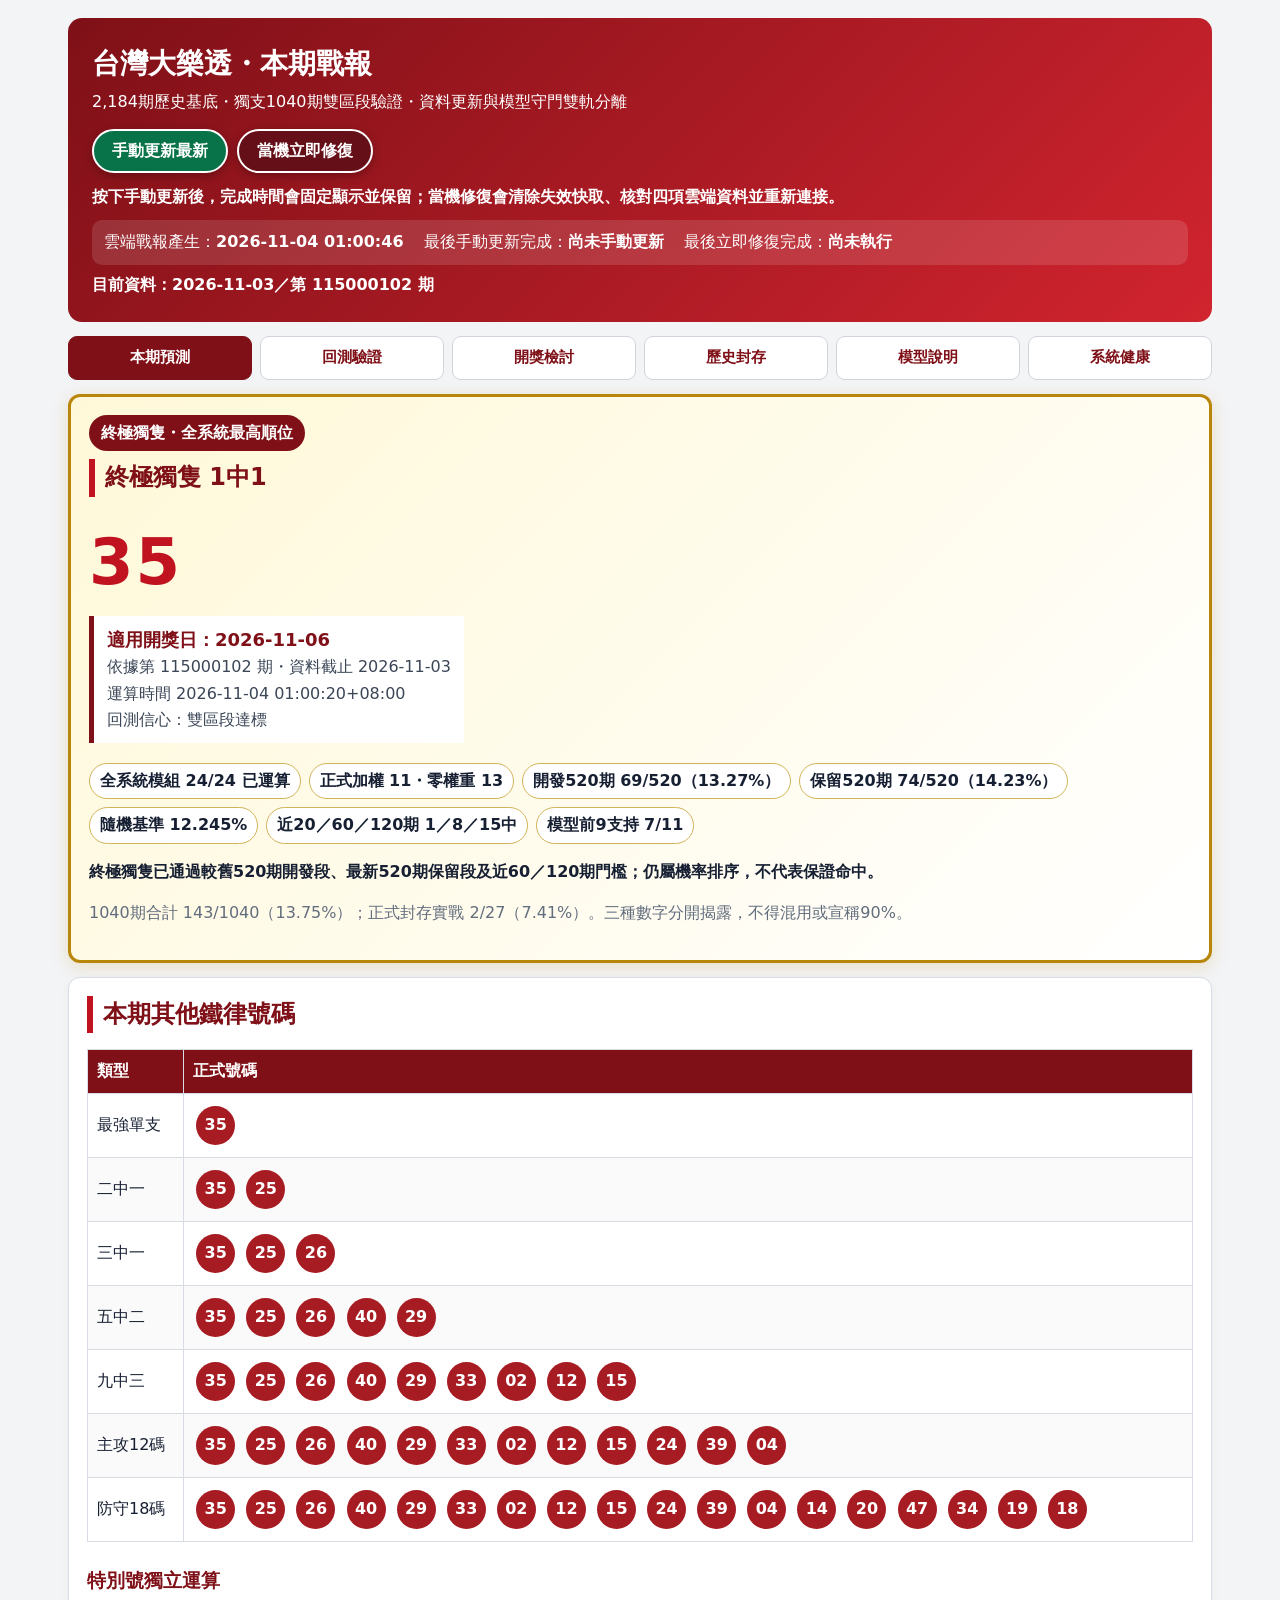
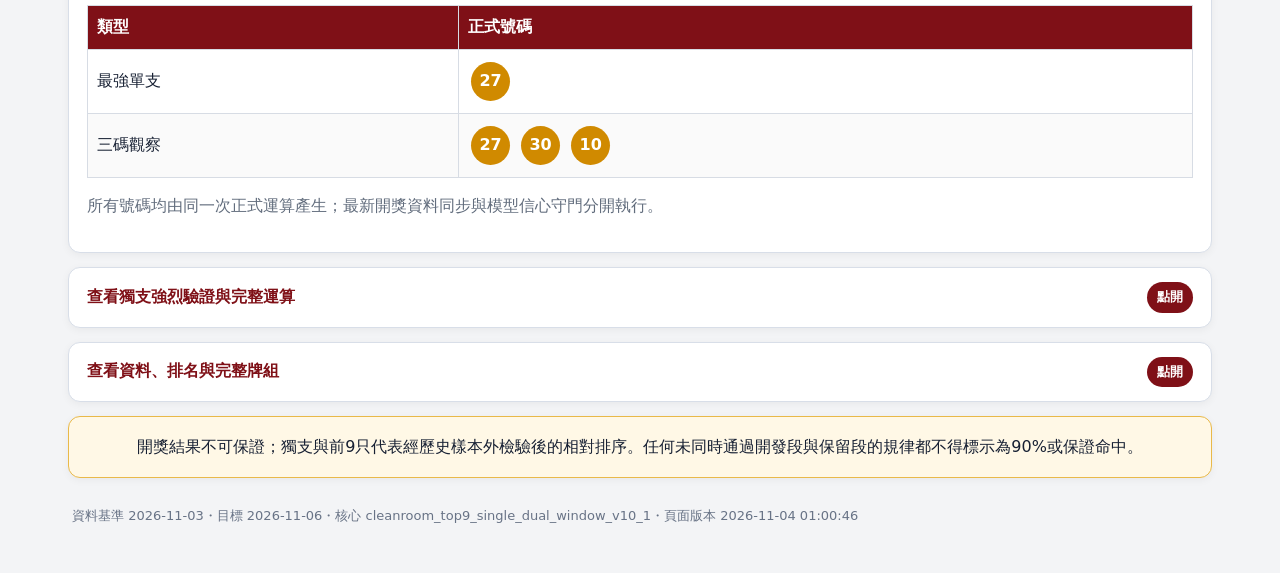
==== commit 2b7a40a1: "大樂透雲端逾時自主修復更新" ====
--- a/mobile_cloud/index.html
+++ b/mobile_cloud/index.html
@@ -1,29 +1,29 @@
 <!doctype html>
-<html lang="zh-Hant"><head><meta charset="utf-8"><meta name="viewport" content="width=device-width,initial-scale=1"><meta http-equiv="Cache-Control" content="no-cache, no-store, must-revalidate"><meta http-equiv="Pragma" content="no-cache"><meta http-equiv="Expires" content="0"><meta name="theme-color" content="#7f1017"><meta name="report-version" content="37c6239bf0259137"><meta name="report-generated-at" content="2026-10-27T04:29:03+08:00"><link rel="manifest" href="manifest.webmanifest"><link rel="stylesheet" href="style.css"><title>台灣大樂透・本期戰報</title></head>
+<html lang="zh-Hant"><head><meta charset="utf-8"><meta name="viewport" content="width=device-width,initial-scale=1"><meta http-equiv="Cache-Control" content="no-cache, no-store, must-revalidate"><meta http-equiv="Pragma" content="no-cache"><meta http-equiv="Expires" content="0"><meta name="theme-color" content="#7f1017"><meta name="report-version" content="f10a64fdf2679108"><meta name="report-generated-at" content="2026-11-04T01:00:46+08:00"><link rel="manifest" href="manifest.webmanifest"><link rel="stylesheet" href="style.css"><title>台灣大樂透・本期戰報</title></head>
 <body><main>
-<header><h1>台灣大樂透・本期戰報</h1><div>2,181期歷史基底・獨支1040期雙區段驗證・資料更新與模型守門雙軌分離</div>
+<header><h1>台灣大樂透・本期戰報</h1><div>2,184期歷史基底・獨支1040期雙區段驗證・資料更新與模型守門雙軌分離</div>
 <div class="app-actions"><button type="button" id="manual-refresh" class="cloud-button update-button">手動更新最新</button><button type="button" id="emergency-repair" class="cloud-button repair-button">當機立即修復</button></div>
 <div class="cloud-control-note">按下手動更新後，完成時間會固定顯示並保留；當機修復會清除失效快取、核對四項雲端資料並重新連接。</div>
-<div class="update-times"><span>雲端戰報產生：<strong id="cloud-generated-time">2026-10-27 04:29:03</strong></span><span>最後手動更新完成：<strong id="last-manual-update" data-manual-time>尚未手動更新</strong></span><span>最後立即修復完成：<strong id="last-repair-time" data-repair-time>尚未執行</strong></span></div>
-<div id="cloud-action-status" class="cloud-action-status" role="status" aria-live="polite">目前資料：2026-10-23／第 115000099 期</div><a id="cloud-repair-center" class="repair-center" href="https://github.com/pingshen670822/taiwan-lotto649-ironlaw-cloud/actions/workflows/cloud-watchdog.yml" target="_blank" rel="noopener">開啟雲端修復中心</a></header>
+<div class="update-times"><span>雲端戰報產生：<strong id="cloud-generated-time">2026-11-04 01:00:46</strong></span><span>最後手動更新完成：<strong id="last-manual-update" data-manual-time>尚未手動更新</strong></span><span>最後立即修復完成：<strong id="last-repair-time" data-repair-time>尚未執行</strong></span></div>
+<div id="cloud-action-status" class="cloud-action-status" role="status" aria-live="polite">目前資料：2026-11-03／第 115000102 期</div><a id="cloud-repair-center" class="repair-center" href="https://github.com/pingshen670822/taiwan-lotto649-ironlaw-cloud/actions/workflows/cloud-watchdog.yml" target="_blank" rel="noopener">開啟雲端修復中心</a></header>
 <nav aria-label="戰報分類"><button type="button" data-tab="decision">本期預測</button><button type="button" data-tab="models">回測驗證</button><button type="button" data-tab="review">開獎檢討</button><button type="button" data-tab="monthly">歷史封存</button><button type="button" data-tab="verify">模型說明</button><button type="button" data-tab="iron">系統健康</button></nav>
 
 <section id="decision" class="tab active">
-<div class="band strong approved"><div class="badge">終極獨隻・全系統最高順位</div><h2>終極獨隻 1中1</h2><div class="number">25</div><div class="single-date"><b>適用開獎日：2026-10-27</b><br>依據第 115000099 期・資料截止 2026-10-23<br>運算時間 2026-10-27 04:28:26+08:00<br>回測信心：雙區段達標</div><div class="validation-seals"><span>全系統模組 24/24 已運算</span><span>正式加權 11・零權重 13</span><span>開發520期 69/520（13.27%）</span><span>保留520期 73/520（14.04%）</span><span>隨機基準 12.245%</span><span>近20／60／120期 1／8／15中</span><span>模型前9支持 8/11</span></div><p><b>終極獨隻已通過較舊520期開發段、最新520期保留段及近60／120期門檻；仍屬機率排序，不代表保證命中。</b></p><p class="note">1040期合計 142/1040（13.65%）；正式封存實戰 2/26（7.69%）。三種數字分開揭露，不得混用或宣稱90%。</p></div>
-<div class="band ironlaw-numbers"><h2>本期其他鐵律號碼</h2><div class="scroll"><table><thead><tr><th>類型</th><th>正式號碼</th></tr></thead><tbody><tr><td>最強單支</td><td><span class="ball ">25</span></td></tr><tr><td>二中一</td><td><span class="ball ">25</span> <span class="ball ">40</span></td></tr><tr><td>三中一</td><td><span class="ball ">25</span> <span class="ball ">40</span> <span class="ball ">35</span></td></tr><tr><td>五中二</td><td><span class="ball ">25</span> <span class="ball ">40</span> <span class="ball ">35</span> <span class="ball ">26</span> <span class="ball ">33</span></td></tr><tr><td>九中三</td><td><span class="ball ">25</span> <span class="ball ">40</span> <span class="ball ">35</span> <span class="ball ">26</span> <span class="ball ">33</span> <span class="ball ">14</span> <span class="ball ">47</span> <span class="ball ">02</span> <span class="ball ">06</span></td></tr><tr><td>主攻12碼</td><td><span class="ball ">25</span> <span class="ball ">40</span> <span class="ball ">35</span> <span class="ball ">26</span> <span class="ball ">33</span> <span class="ball ">14</span> <span class="ball ">47</span> <span class="ball ">02</span> <span class="ball ">06</span> <span class="ball ">15</span> <span class="ball ">20</span> <span class="ball ">19</span></td></tr><tr><td>防守18碼</td><td><span class="ball ">25</span> <span class="ball ">40</span> <span class="ball ">35</span> <span class="ball ">26</span> <span class="ball ">33</span> <span class="ball ">14</span> <span class="ball ">47</span> <span class="ball ">02</span> <span class="ball ">06</span> <span class="ball ">15</span> <span class="ball ">20</span> <span class="ball ">19</span> <span class="ball ">12</span> <span class="ball ">43</span> <span class="ball ">39</span> <span class="ball ">18</span> <span class="ball ">29</span> <span class="ball ">04</span></td></tr></tbody></table></div><h3>特別號獨立運算</h3><div class="scroll"><table><thead><tr><th>類型</th><th>正式號碼</th></tr></thead><tbody><tr><td>最強單支</td><td><span class="ball specialball">27</span></td></tr><tr><td>三碼觀察</td><td><span class="ball specialball">27</span> <span class="ball specialball">30</span> <span class="ball specialball">10</span></td></tr></tbody></table></div><p class="note">所有號碼均由同一次正式運算產生；最新開獎資料同步與模型信心守門分開執行。</p></div>
-<details class="report-details"><summary>查看獨支強烈驗證與完整運算</summary><div class="band"><h2>多項邏輯驗證</h2><div class="scroll"><table><thead><tr><th>檢查項目</th><th>結果</th></tr></thead><tbody><tr><td>獨支使用獨立1中1選擇器</td><td>通過</td></tr><tr><td>只用較舊520期選型，保留段不參與挑選</td><td>通過</td></tr><tr><td>全部已登錄模組完成本期運算</td><td>通過</td></tr><tr><td>未通過雙區段模組權重歸零</td><td>通過</td></tr><tr><td>開發520期與保留520期完整</td><td>通過</td></tr><tr><td>較舊520期開發段勝過隨機</td><td>通過</td></tr><tr><td>最新520期保留段勝過隨機</td><td>通過</td></tr><tr><td>禁止終極獨隻連續兩期使用同號</td><td>通過</td></tr><tr><td>近60期獨支命中率不低於隨機</td><td>通過</td></tr><tr><td>近120期獨支命中率不低於隨機</td><td>通過</td></tr><tr><td>至少半數模型列入前9</td><td>通過</td></tr><tr><td>至少三分之二模型列入前15</td><td>通過</td></tr><tr><td>未通過雙區段的軌跡候選全部排除</td><td>通過</td></tr><tr><td>正式發布守門通過</td><td>通過</td></tr><tr><td>禁止直接照抄上期開獎號</td><td>通過</td></tr></tbody></table></div></div><div class="band"><h2>全系統模組逐項運算</h2><p><b>全系統驗證後最高順位：25</b></p><p class="note">所有已登錄且可重現模組每日全部運算；核心模型依滾動成績受限加權，軌跡候選未同時通過兩個520期時權重固定為0，不准用未驗證模組拉高信心。</p><div class="scroll"><table><thead><tr><th>模組</th><th>類別</th><th>本期第一候選</th><th>最終權重</th><th>獨隻順位</th><th>狀態</th></tr></thead><tbody><tr><td>bayes_24</td><td>核心機率／順位模型</td><td><span class="ball ">35</span></td><td>8.45%</td><td>8</td><td>正式滾動加權</td></tr><tr><td>bayes_60</td><td>核心機率／順位模型</td><td><span class="ball ">12</span></td><td>6.77%</td><td>2</td><td>正式滾動加權</td></tr><tr><td>bayes_150</td><td>核心機率／順位模型</td><td><span class="ball ">25</span></td><td>7.15%</td><td>1</td><td>正式滾動加權</td></tr><tr><td>bayes_360</td><td>核心機率／順位模型</td><td><span class="ball ">25</span></td><td>16.71%</td><td>1</td><td>正式滾動加權</td></tr><tr><td>ewma_8</td><td>核心機率／順位模型</td><td><span class="ball ">40</span></td><td>7.89%</td><td>16</td><td>正式滾動加權</td></tr><tr><td>ewma_21</td><td>核心機率／順位模型</td><td><span class="ball ">35</span></td><td>7.58%</td><td>5</td><td>正式滾動加權</td></tr><tr><td>ewma_55</td><td>核心機率／順位模型</td><td><span class="ball ">25</span></td><td>7.48%</td><td>1</td><td>正式滾動加權</td></tr><tr><td>ewma_144</td><td>核心機率／順位模型</td><td><span class="ball ">25</span></td><td>18.48%</td><td>1</td><td>正式滾動加權</td></tr><tr><td>empirical_hazard</td><td>核心機率／順位模型</td><td><span class="ball ">20</span></td><td>4.43%</td><td>49</td><td>正式滾動加權</td></tr><tr><td>conditional_pair</td><td>核心機率／順位模型</td><td><span class="ball ">33</span></td><td>8.88%</td><td>13</td><td>正式滾動加權</td></tr><tr><td>regime_slope</td><td>核心機率／順位模型</td><td><span class="ball ">26</span></td><td>6.18%</td><td>4</td><td>正式滾動加權</td></tr><tr><td>frequency_60</td><td>軌跡／週期／拖牌候選</td><td><span class="ball ">26</span></td><td>0.00%</td><td>—</td><td>雙區段淘汰</td></tr><tr><td>frequency_240</td><td>軌跡／週期／拖牌候選</td><td><span class="ball ">25</span></td><td>0.00%</td><td>—</td><td>雙區段淘汰</td></tr><tr><td>weekday_cycle</td><td>軌跡／週期／拖牌候選</td><td><span class="ball ">15</span></td><td>0.00%</td><td>—</td><td>雙區段淘汰</td></tr><tr><td>transition_drag</td><td>軌跡／週期／拖牌候選</td><td><span class="ball ">26</span></td><td>0.00%</td><td>—</td><td>雙區段淘汰</td></tr><tr><td>two_step_drag</td><td>軌跡／週期／拖牌候選</td><td><span class="ball ">26</span></td><td>0.00%</td><td>—</td><td>雙區段淘汰</td></tr><tr><td>neighbor_track</td><td>軌跡／週期／拖牌候選</td><td><span class="ball ">25</span></td><td>0.00%</td><td>—</td><td>雙區段淘汰</td></tr><tr><td>interval_recurrence</td><td>軌跡／週期／拖牌候選</td><td><span class="ball ">43</span></td><td>0.00%</td><td>—</td><td>雙區段淘汰</td></tr><tr><td>cooccurrence_drag</td><td>軌跡／週期／拖牌候選</td><td><span class="ball ">15</span></td><td>0.00%</td><td>—</td><td>雙區段淘汰</td></tr><tr><td>multi_condition_equal</td><td>軌跡／週期／拖牌候選</td><td><span class="ball ">26</span></td><td>0.00%</td><td>—</td><td>雙區段淘汰</td></tr><tr><td>rolling_best_60</td><td>軌跡／週期／拖牌候選</td><td><span class="ball ">26</span></td><td>0.00%</td><td>—</td><td>雙區段淘汰</td></tr><tr><td>rolling_best_120</td><td>軌跡／週期／拖牌候選</td><td><span class="ball ">26</span></td><td>0.00%</td><td>—</td><td>雙區段淘汰</td></tr><tr><td>performance_vote_60</td><td>軌跡／週期／拖牌候選</td><td><span class="ball ">26</span></td><td>0.00%</td><td>—</td><td>雙區段淘汰</td></tr><tr><td>performance_vote_120</td><td>軌跡／週期／拖牌候選</td><td><span class="ball ">26</span></td><td>0.00%</td><td>—</td><td>雙區段淘汰</td></tr></tbody></table></div></div><div class="band"><h2>清楚分層推薦</h2><div class="grid"><div class="card primary"><div class="label">A級・唯一最強排序</div><div class="number-line"><span class="ball ">25</span></div></div><div class="card "><div class="label">B級・前三排序</div><div class="number-line"><span class="ball ">25</span> <span class="ball ">40</span> <span class="ball ">35</span></div></div><div class="card "><div class="label">C級・核心前九</div><div class="number-line"><span class="ball ">25</span> <span class="ball ">40</span> <span class="ball ">35</span> <span class="ball ">26</span> <span class="ball ">33</span> <span class="ball ">14</span> <span class="ball ">47</span> <span class="ball ">02</span> <span class="ball ">06</span></div></div><div class="card "><div class="label">D級・次高防守</div><div class="number-line"><span class="ball ">15</span> <span class="ball ">20</span> <span class="ball ">19</span> <span class="ball ">12</span> <span class="ball ">43</span> <span class="ball ">39</span> <span class="ball ">18</span> <span class="ball ">29</span> <span class="ball ">04</span></div></div><div class="card low"><div class="label">E級・低機率暫避</div><div class="number-line"><span class="ball avoid">07</span> <span class="ball avoid">17</span> <span class="ball avoid">22</span> <span class="ball avoid">28</span> <span class="ball avoid">31</span> <span class="ball avoid">32</span> <span class="ball avoid">37</span> <span class="ball avoid">42</span> <span class="ball avoid">44</span> <span class="ball avoid">46</span></div></div></div></div></details>
-<details class="report-details"><summary>查看資料、排名與完整牌組</summary><div class="band"><h2>本期資料</h2><div class="grid"><div class="card"><div class="label">預測目標日</div><div class="value">2026-10-27</div></div><div class="card"><div class="label">歷史資料截止日</div><div class="value">2026-10-23</div></div><div class="card"><div class="label">依據期別</div><div class="value">第 115000099 期</div></div><div class="card"><div class="label">使用歷史期數</div><div class="value">2,181期</div></div><div class="card"><div class="label">戰報產生時間</div><div class="value">2026-10-27 04:29:03</div></div></div></div><div class="band"><h2>內部前18名診斷</h2><p class="note">此表為運算順位與校準值，不代表中獎保證。</p><div class="scroll"><table><thead><tr><th>順位</th><th>號碼</th><th>校準機率</th></tr></thead><tbody><tr><td>1</td><td><span class="ball sub">25</span></td><td>12.829%</td></tr><tr><td>2</td><td><span class="ball sub">40</span></td><td>12.930%</td></tr><tr><td>3</td><td><span class="ball sub">35</span></td><td>12.873%</td></tr><tr><td>4</td><td><span class="ball sub">26</span></td><td>12.870%</td></tr><tr><td>5</td><td><span class="ball sub">33</span></td><td>12.817%</td></tr><tr><td>6</td><td><span class="ball sub">14</span></td><td>12.782%</td></tr><tr><td>7</td><td><span class="ball sub">47</span></td><td>12.605%</td></tr><tr><td>8</td><td><span class="ball sub">02</span></td><td>12.585%</td></tr><tr><td>9</td><td><span class="ball sub">06</span></td><td>12.559%</td></tr><tr><td>10</td><td><span class="ball sub">15</span></td><td>12.554%</td></tr><tr><td>11</td><td><span class="ball sub">20</span></td><td>12.501%</td></tr><tr><td>12</td><td><span class="ball sub">19</span></td><td>12.496%</td></tr><tr><td>13</td><td><span class="ball sub">12</span></td><td>12.484%</td></tr><tr><td>14</td><td><span class="ball sub">43</span></td><td>12.476%</td></tr><tr><td>15</td><td><span class="ball sub">39</span></td><td>12.454%</td></tr><tr><td>16</td><td><span class="ball sub">18</span></td><td>12.429%</td></tr><tr><td>17</td><td><span class="ball sub">29</span></td><td>12.397%</td></tr><tr><td>18</td><td><span class="ball sub">04</span></td><td>12.390%</td></tr></tbody></table></div></div><div class="band"><h2>八組結構平衡建議</h2><div class="grid"><div class="card"><div class="label">第1組</div><div class="number-line"><span class="ball ">02</span> <span class="ball ">14</span> <span class="ball ">25</span> <span class="ball ">26</span> <span class="ball ">35</span> <span class="ball ">40</span></div></div><div class="card"><div class="label">第2組</div><div class="number-line"><span class="ball ">06</span> <span class="ball ">14</span> <span class="ball ">26</span> <span class="ball ">33</span> <span class="ball ">35</span> <span class="ball ">40</span></div></div><div class="card"><div class="label">第3組</div><div class="number-line"><span class="ball ">14</span> <span class="ball ">15</span> <span class="ball ">25</span> <span class="ball ">33</span> <span class="ball ">35</span> <span class="ball ">40</span></div></div><div class="card"><div class="label">第4組</div><div class="number-line"><span class="ball ">14</span> <span class="ball ">20</span> <span class="ball ">25</span> <span class="ball ">26</span> <span class="ball ">33</span> <span class="ball ">40</span></div></div><div class="card"><div class="label">第5組</div><div class="number-line"><span class="ball ">14</span> <span class="ball ">19</span> <span class="ball ">25</span> <span class="ball ">26</span> <span class="ball ">33</span> <span class="ball ">35</span></div></div><div class="card"><div class="label">第6組</div><div class="number-line"><span class="ball ">02</span> <span class="ball ">15</span> <span class="ball ">26</span> <span class="ball ">33</span> <span class="ball ">35</span> <span class="ball ">40</span></div></div><div class="card"><div class="label">第7組</div><div class="number-line"><span class="ball ">14</span> <span class="ball ">15</span> <span class="ball ">26</span> <span class="ball ">35</span> <span class="ball ">40</span> <span class="ball ">47</span></div></div><div class="card"><div class="label">第8組</div><div class="number-line"><span class="ball ">06</span> <span class="ball ">15</span> <span class="ball ">25</span> <span class="ball ">26</span> <span class="ball ">35</span> <span class="ball ">40</span></div></div></div></div><div class="band warning"><h2>下期低機率暫避</h2><p class="note">只做風險排序，不代表絕對不開；與主攻牌完全分離。</p><div class="grid"><div class="card low"><div class="label">五不中</div><div class="number-line"><span class="ball avoid">07</span> <span class="ball avoid">17</span> <span class="ball avoid">31</span> <span class="ball avoid">42</span> <span class="ball avoid">44</span></div></div><div class="card low"><div class="label">十不中</div><div class="number-line"><span class="ball avoid">07</span> <span class="ball avoid">17</span> <span class="ball avoid">22</span> <span class="ball avoid">28</span> <span class="ball avoid">31</span> <span class="ball avoid">32</span> <span class="ball avoid">37</span> <span class="ball avoid">42</span> <span class="ball avoid">44</span> <span class="ball avoid">46</span></div></div><div class="card low"><div class="label">十五不中</div><div class="number-line"><span class="ball avoid">01</span> <span class="ball avoid">07</span> <span class="ball avoid">08</span> <span class="ball avoid">17</span> <span class="ball avoid">22</span> <span class="ball avoid">23</span> <span class="ball avoid">28</span> <span class="ball avoid">30</span> <span class="ball avoid">31</span> <span class="ball avoid">32</span> <span class="ball avoid">37</span> <span class="ball avoid">41</span> <span class="ball avoid">42</span> <span class="ball avoid">44</span> <span class="ball avoid">46</span></div></div></div></div></details>
+<div class="band strong approved"><div class="badge">終極獨隻・全系統最高順位</div><h2>終極獨隻 1中1</h2><div class="number">35</div><div class="single-date"><b>適用開獎日：2026-11-06</b><br>依據第 115000102 期・資料截止 2026-11-03<br>運算時間 2026-11-04 01:00:20+08:00<br>回測信心：雙區段達標</div><div class="validation-seals"><span>全系統模組 24/24 已運算</span><span>正式加權 11・零權重 13</span><span>開發520期 69/520（13.27%）</span><span>保留520期 74/520（14.23%）</span><span>隨機基準 12.245%</span><span>近20／60／120期 1／8／15中</span><span>模型前9支持 7/11</span></div><p><b>終極獨隻已通過較舊520期開發段、最新520期保留段及近60／120期門檻；仍屬機率排序，不代表保證命中。</b></p><p class="note">1040期合計 143/1040（13.75%）；正式封存實戰 2/27（7.41%）。三種數字分開揭露，不得混用或宣稱90%。</p></div>
+<div class="band ironlaw-numbers"><h2>本期其他鐵律號碼</h2><div class="scroll"><table><thead><tr><th>類型</th><th>正式號碼</th></tr></thead><tbody><tr><td>最強單支</td><td><span class="ball ">35</span></td></tr><tr><td>二中一</td><td><span class="ball ">35</span> <span class="ball ">25</span></td></tr><tr><td>三中一</td><td><span class="ball ">35</span> <span class="ball ">25</span> <span class="ball ">26</span></td></tr><tr><td>五中二</td><td><span class="ball ">35</span> <span class="ball ">25</span> <span class="ball ">26</span> <span class="ball ">40</span> <span class="ball ">29</span></td></tr><tr><td>九中三</td><td><span class="ball ">35</span> <span class="ball ">25</span> <span class="ball ">26</span> <span class="ball ">40</span> <span class="ball ">29</span> <span class="ball ">33</span> <span class="ball ">02</span> <span class="ball ">12</span> <span class="ball ">15</span></td></tr><tr><td>主攻12碼</td><td><span class="ball ">35</span> <span class="ball ">25</span> <span class="ball ">26</span> <span class="ball ">40</span> <span class="ball ">29</span> <span class="ball ">33</span> <span class="ball ">02</span> <span class="ball ">12</span> <span class="ball ">15</span> <span class="ball ">24</span> <span class="ball ">39</span> <span class="ball ">04</span></td></tr><tr><td>防守18碼</td><td><span class="ball ">35</span> <span class="ball ">25</span> <span class="ball ">26</span> <span class="ball ">40</span> <span class="ball ">29</span> <span class="ball ">33</span> <span class="ball ">02</span> <span class="ball ">12</span> <span class="ball ">15</span> <span class="ball ">24</span> <span class="ball ">39</span> <span class="ball ">04</span> <span class="ball ">14</span> <span class="ball ">20</span> <span class="ball ">47</span> <span class="ball ">34</span> <span class="ball ">19</span> <span class="ball ">18</span></td></tr></tbody></table></div><h3>特別號獨立運算</h3><div class="scroll"><table><thead><tr><th>類型</th><th>正式號碼</th></tr></thead><tbody><tr><td>最強單支</td><td><span class="ball specialball">27</span></td></tr><tr><td>三碼觀察</td><td><span class="ball specialball">27</span> <span class="ball specialball">30</span> <span class="ball specialball">10</span></td></tr></tbody></table></div><p class="note">所有號碼均由同一次正式運算產生；最新開獎資料同步與模型信心守門分開執行。</p></div>
+<details class="report-details"><summary>查看獨支強烈驗證與完整運算</summary><div class="band"><h2>多項邏輯驗證</h2><div class="scroll"><table><thead><tr><th>檢查項目</th><th>結果</th></tr></thead><tbody><tr><td>獨支使用獨立1中1選擇器</td><td>通過</td></tr><tr><td>只用較舊520期選型，保留段不參與挑選</td><td>通過</td></tr><tr><td>全部已登錄模組完成本期運算</td><td>通過</td></tr><tr><td>未通過雙區段模組權重歸零</td><td>通過</td></tr><tr><td>開發520期與保留520期完整</td><td>通過</td></tr><tr><td>較舊520期開發段勝過隨機</td><td>通過</td></tr><tr><td>最新520期保留段勝過隨機</td><td>通過</td></tr><tr><td>禁止終極獨隻連續兩期使用同號</td><td>通過</td></tr><tr><td>近60期獨支命中率不低於隨機</td><td>通過</td></tr><tr><td>近120期獨支命中率不低於隨機</td><td>通過</td></tr><tr><td>至少半數模型列入前9</td><td>通過</td></tr><tr><td>至少三分之二模型列入前15</td><td>通過</td></tr><tr><td>未通過雙區段的軌跡候選全部排除</td><td>通過</td></tr><tr><td>正式發布守門通過</td><td>通過</td></tr><tr><td>禁止直接照抄上期開獎號</td><td>通過</td></tr></tbody></table></div></div><div class="band"><h2>全系統模組逐項運算</h2><p><b>全系統驗證後最高順位：35</b></p><p class="note">所有已登錄且可重現模組每日全部運算；核心模型依滾動成績受限加權，軌跡候選未同時通過兩個520期時權重固定為0，不准用未驗證模組拉高信心。</p><div class="scroll"><table><thead><tr><th>模組</th><th>類別</th><th>本期第一候選</th><th>最終權重</th><th>獨隻順位</th><th>狀態</th></tr></thead><tbody><tr><td>bayes_24</td><td>核心機率／順位模型</td><td><span class="ball ">14</span></td><td>7.39%</td><td>1</td><td>正式滾動加權</td></tr><tr><td>bayes_60</td><td>核心機率／順位模型</td><td><span class="ball ">04</span></td><td>8.79%</td><td>6</td><td>正式滾動加權</td></tr><tr><td>bayes_150</td><td>核心機率／順位模型</td><td><span class="ball ">25</span></td><td>10.70%</td><td>15</td><td>正式滾動加權</td></tr><tr><td>bayes_360</td><td>核心機率／順位模型</td><td><span class="ball ">25</span></td><td>15.99%</td><td>7</td><td>正式滾動加權</td></tr><tr><td>ewma_8</td><td>核心機率／順位模型</td><td><span class="ball ">25</span></td><td>4.67%</td><td>10</td><td>正式滾動加權</td></tr><tr><td>ewma_21</td><td>核心機率／順位模型</td><td><span class="ball ">25</span></td><td>8.35%</td><td>3</td><td>正式滾動加權</td></tr><tr><td>ewma_55</td><td>核心機率／順位模型</td><td><span class="ball ">25</span></td><td>7.30%</td><td>3</td><td>正式滾動加權</td></tr><tr><td>ewma_144</td><td>核心機率／順位模型</td><td><span class="ball ">25</span></td><td>16.71%</td><td>4</td><td>正式滾動加權</td></tr><tr><td>empirical_hazard</td><td>核心機率／順位模型</td><td><span class="ball ">05</span></td><td>4.61%</td><td>45</td><td>正式滾動加權</td></tr><tr><td>conditional_pair</td><td>核心機率／順位模型</td><td><span class="ball ">25</span></td><td>8.20%</td><td>17</td><td>正式滾動加權</td></tr><tr><td>regime_slope</td><td>核心機率／順位模型</td><td><span class="ball ">25</span></td><td>7.31%</td><td>1</td><td>正式滾動加權</td></tr><tr><td>frequency_60</td><td>軌跡／週期／拖牌候選</td><td><span class="ball ">04</span></td><td>0.00%</td><td>—</td><td>雙區段淘汰</td></tr><tr><td>frequency_240</td><td>軌跡／週期／拖牌候選</td><td><span class="ball ">25</span></td><td>0.00%</td><td>—</td><td>雙區段淘汰</td></tr><tr><td>weekday_cycle</td><td>軌跡／週期／拖牌候選</td><td><span class="ball ">41</span></td><td>0.00%</td><td>—</td><td>雙區段淘汰</td></tr><tr><td>transition_drag</td><td>軌跡／週期／拖牌候選</td><td><span class="ball ">26</span></td><td>0.00%</td><td>—</td><td>雙區段淘汰</td></tr><tr><td>two_step_drag</td><td>軌跡／週期／拖牌候選</td><td><span class="ball ">26</span></td><td>0.00%</td><td>—</td><td>雙區段淘汰</td></tr><tr><td>neighbor_track</td><td>軌跡／週期／拖牌候選</td><td><span class="ball ">29</span></td><td>0.00%</td><td>—</td><td>雙區段淘汰</td></tr><tr><td>interval_recurrence</td><td>軌跡／週期／拖牌候選</td><td><span class="ball ">25</span></td><td>0.00%</td><td>—</td><td>雙區段淘汰</td></tr><tr><td>cooccurrence_drag</td><td>軌跡／週期／拖牌候選</td><td><span class="ball ">30</span></td><td>0.00%</td><td>—</td><td>雙區段淘汰</td></tr><tr><td>multi_condition_equal</td><td>軌跡／週期／拖牌候選</td><td><span class="ball ">26</span></td><td>0.00%</td><td>—</td><td>雙區段淘汰</td></tr><tr><td>rolling_best_60</td><td>軌跡／週期／拖牌候選</td><td><span class="ball ">26</span></td><td>0.00%</td><td>—</td><td>雙區段淘汰</td></tr><tr><td>rolling_best_120</td><td>軌跡／週期／拖牌候選</td><td><span class="ball ">26</span></td><td>0.00%</td><td>—</td><td>雙區段淘汰</td></tr><tr><td>performance_vote_60</td><td>軌跡／週期／拖牌候選</td><td><span class="ball ">26</span></td><td>0.00%</td><td>—</td><td>雙區段淘汰</td></tr><tr><td>performance_vote_120</td><td>軌跡／週期／拖牌候選</td><td><span class="ball ">26</span></td><td>0.00%</td><td>—</td><td>雙區段淘汰</td></tr></tbody></table></div></div><div class="band"><h2>清楚分層推薦</h2><div class="grid"><div class="card primary"><div class="label">A級・唯一最強排序</div><div class="number-line"><span class="ball ">35</span></div></div><div class="card "><div class="label">B級・前三排序</div><div class="number-line"><span class="ball ">35</span> <span class="ball ">25</span> <span class="ball ">26</span></div></div><div class="card "><div class="label">C級・核心前九</div><div class="number-line"><span class="ball ">35</span> <span class="ball ">25</span> <span class="ball ">26</span> <span class="ball ">40</span> <span class="ball ">29</span> <span class="ball ">33</span> <span class="ball ">02</span> <span class="ball ">12</span> <span class="ball ">15</span></div></div><div class="card "><div class="label">D級・次高防守</div><div class="number-line"><span class="ball ">24</span> <span class="ball ">39</span> <span class="ball ">04</span> <span class="ball ">14</span> <span class="ball ">20</span> <span class="ball ">47</span> <span class="ball ">34</span> <span class="ball ">19</span> <span class="ball ">18</span></div></div><div class="card low"><div class="label">E級・低機率暫避</div><div class="number-line"><span class="ball avoid">01</span> <span class="ball avoid">07</span> <span class="ball avoid">09</span> <span class="ball avoid">17</span> <span class="ball avoid">28</span> <span class="ball avoid">31</span> <span class="ball avoid">32</span> <span class="ball avoid">42</span> <span class="ball avoid">44</span> <span class="ball avoid">46</span></div></div></div></div></details>
+<details class="report-details"><summary>查看資料、排名與完整牌組</summary><div class="band"><h2>本期資料</h2><div class="grid"><div class="card"><div class="label">預測目標日</div><div class="value">2026-11-06</div></div><div class="card"><div class="label">歷史資料截止日</div><div class="value">2026-11-03</div></div><div class="card"><div class="label">依據期別</div><div class="value">第 115000102 期</div></div><div class="card"><div class="label">使用歷史期數</div><div class="value">2,184期</div></div><div class="card"><div class="label">戰報產生時間</div><div class="value">2026-11-04 01:00:46</div></div></div></div><div class="band"><h2>內部前18名診斷</h2><p class="note">此表為運算順位與校準值，不代表中獎保證。</p><div class="scroll"><table><thead><tr><th>順位</th><th>號碼</th><th>校準機率</th></tr></thead><tbody><tr><td>1</td><td><span class="ball sub">35</span></td><td>12.691%</td></tr><tr><td>2</td><td><span class="ball sub">25</span></td><td>13.181%</td></tr><tr><td>3</td><td><span class="ball sub">26</span></td><td>12.720%</td></tr><tr><td>4</td><td><span class="ball sub">40</span></td><td>12.710%</td></tr><tr><td>5</td><td><span class="ball sub">29</span></td><td>12.661%</td></tr><tr><td>6</td><td><span class="ball sub">33</span></td><td>12.629%</td></tr><tr><td>7</td><td><span class="ball sub">02</span></td><td>12.609%</td></tr><tr><td>8</td><td><span class="ball sub">12</span></td><td>12.598%</td></tr><tr><td>9</td><td><span class="ball sub">15</span></td><td>12.580%</td></tr><tr><td>10</td><td><span class="ball sub">24</span></td><td>12.536%</td></tr><tr><td>11</td><td><span class="ball sub">39</span></td><td>12.522%</td></tr><tr><td>12</td><td><span class="ball sub">04</span></td><td>12.511%</td></tr><tr><td>13</td><td><span class="ball sub">14</span></td><td>12.496%</td></tr><tr><td>14</td><td><span class="ball sub">20</span></td><td>12.494%</td></tr><tr><td>15</td><td><span class="ball sub">47</span></td><td>12.482%</td></tr><tr><td>16</td><td><span class="ball sub">34</span></td><td>12.476%</td></tr><tr><td>17</td><td><span class="ball sub">19</span></td><td>12.421%</td></tr><tr><td>18</td><td><span class="ball sub">18</span></td><td>12.363%</td></tr></tbody></table></div></div><div class="band"><h2>八組結構平衡建議</h2><div class="grid"><div class="card"><div class="label">第1組</div><div class="number-line"><span class="ball ">02</span> <span class="ball ">12</span> <span class="ball ">25</span> <span class="ball ">26</span> <span class="ball ">35</span> <span class="ball ">40</span></div></div><div class="card"><div class="label">第2組</div><div class="number-line"><span class="ball ">02</span> <span class="ball ">15</span> <span class="ball ">25</span> <span class="ball ">26</span> <span class="ball ">29</span> <span class="ball ">40</span></div></div><div class="card"><div class="label">第3組</div><div class="number-line"><span class="ball ">12</span> <span class="ball ">15</span> <span class="ball ">25</span> <span class="ball ">26</span> <span class="ball ">29</span> <span class="ball ">35</span></div></div><div class="card"><div class="label">第4組</div><div class="number-line"><span class="ball ">12</span> <span class="ball ">15</span> <span class="ball ">25</span> <span class="ball ">26</span> <span class="ball ">33</span> <span class="ball ">40</span></div></div><div class="card"><div class="label">第5組</div><div class="number-line"><span class="ball ">15</span> <span class="ball ">24</span> <span class="ball ">25</span> <span class="ball ">26</span> <span class="ball ">35</span> <span class="ball ">40</span></div></div><div class="card"><div class="label">第6組</div><div class="number-line"><span class="ball ">02</span> <span class="ball ">15</span> <span class="ball ">25</span> <span class="ball ">26</span> <span class="ball ">33</span> <span class="ball ">35</span></div></div><div class="card"><div class="label">第7組</div><div class="number-line"><span class="ball ">02</span> <span class="ball ">12</span> <span class="ball ">25</span> <span class="ball ">26</span> <span class="ball ">29</span> <span class="ball ">33</span></div></div><div class="card"><div class="label">第8組</div><div class="number-line"><span class="ball ">02</span> <span class="ball ">24</span> <span class="ball ">25</span> <span class="ball ">29</span> <span class="ball ">35</span> <span class="ball ">40</span></div></div></div></div><div class="band warning"><h2>下期低機率暫避</h2><p class="note">只做風險排序，不代表絕對不開；與主攻牌完全分離。</p><div class="grid"><div class="card low"><div class="label">五不中</div><div class="number-line"><span class="ball avoid">07</span> <span class="ball avoid">17</span> <span class="ball avoid">31</span> <span class="ball avoid">42</span> <span class="ball avoid">44</span></div></div><div class="card low"><div class="label">十不中</div><div class="number-line"><span class="ball avoid">01</span> <span class="ball avoid">07</span> <span class="ball avoid">09</span> <span class="ball avoid">17</span> <span class="ball avoid">28</span> <span class="ball avoid">31</span> <span class="ball avoid">32</span> <span class="ball avoid">42</span> <span class="ball avoid">44</span> <span class="ball avoid">46</span></div></div><div class="card low"><div class="label">十五不中</div><div class="number-line"><span class="ball avoid">01</span> <span class="ball avoid">07</span> <span class="ball avoid">09</span> <span class="ball avoid">10</span> <span class="ball avoid">17</span> <span class="ball avoid">21</span> <span class="ball avoid">27</span> <span class="ball avoid">28</span> <span class="ball avoid">31</span> <span class="ball avoid">32</span> <span class="ball avoid">37</span> <span class="ball avoid">42</span> <span class="ball avoid">44</span> <span class="ball avoid">45</span> <span class="ball avoid">46</span></div></div></div></div></details>
 </section>
 
-<section id="models" class="tab"><div class="band"><h2>獨立1中1與前9碼走步回測</h2><div class="grid"><div class="card primary"><div class="label">獨支較舊520期開發段</div><div class="value">69/520（13.27%）</div><div class="note">必須勝過隨機 12.245%</div></div><div class="card primary"><div class="label">獨支最新520期保留段</div><div class="value">73/520（14.04%）</div><div class="note">禁止只挑這段漂亮數字</div></div><div class="card"><div class="label">獨支近20／60／120期</div><div class="value">1／8／15中</div><div class="note">只使用各期開獎前資料</div></div><div class="card"><div class="label">前9碼1040期平均命中</div><div class="value">1.1279</div><div class="note">隨機基準 1.102</div></div><div class="card"><div class="label">最近20期前9平均命中</div><div class="value">1.1</div><div class="note">短期表現獨立監控</div></div><div class="card"><div class="label">第10–15名平均外溢</div><div class="value">0.7087</div><div class="note">外溢不算前9成功</div></div></div></div><div class="band"><h2>軌跡、週期與拖牌雙區段稽核</h2><p><b>沒有任何受測軌跡、週期或拖牌方法同時通過兩段驗證</b></p><p class="note">准入規則：較舊520期與最新520期必須同時高於6/49（12.2449%）；只在近期漂亮的一律淘汰。</p><div class="scroll"><table><thead><tr><th>受測規則</th><th>開發520期</th><th>保留520期</th><th>近20／60／120中</th><th>下期候選</th><th>結果</th></tr></thead><tbody><tr><td>60期頻率</td><td>61/520（11.73%）</td><td>67/520（12.88%）</td><td>2／7／12</td><td>26</td><td>淘汰</td></tr><tr><td>240期頻率</td><td>58/520（11.15%）</td><td>62/520（11.92%）</td><td>3／12／18</td><td>25</td><td>淘汰</td></tr><tr><td>開獎星期週期</td><td>63/520（12.12%）</td><td>52/520（10.00%）</td><td>1／3／9</td><td>15</td><td>淘汰</td></tr><tr><td>一階拖牌</td><td>57/520（10.96%）</td><td>68/520（13.08%）</td><td>4／13／18</td><td>26</td><td>淘汰</td></tr><tr><td>二階拖牌</td><td>58/520（11.15%）</td><td>53/520（10.19%）</td><td>2／6／12</td><td>26</td><td>淘汰</td></tr><tr><td>鄰號軌跡</td><td>56/520（10.77%）</td><td>58/520（11.15%）</td><td>2／9／13</td><td>25</td><td>淘汰</td></tr><tr><td>間隔復現</td><td>67/520（12.88%）</td><td>53/520（10.19%）</td><td>2／4／13</td><td>43</td><td>淘汰</td></tr><tr><td>共現拖牌</td><td>58/520（11.15%）</td><td>64/520（12.31%）</td><td>5／11／19</td><td>15</td><td>淘汰</td></tr><tr><td>多條件等權</td><td>58/520（11.15%）</td><td>72/520（13.85%）</td><td>4／13／23</td><td>26</td><td>淘汰</td></tr><tr><td>近60期最佳規則切換</td><td>62/520（11.92%）</td><td>60/520（11.54%）</td><td>3／8／14</td><td>26</td><td>淘汰</td></tr><tr><td>近120期最佳規則切換</td><td>55/520（10.58%）</td><td>64/520（12.31%）</td><td>4／10／15</td><td>26</td><td>淘汰</td></tr><tr><td>近60期績效投票</td><td>58/520（11.15%）</td><td>62/520（11.92%）</td><td>3／9／19</td><td>26</td><td>淘汰</td></tr><tr><td>近120期績效投票</td><td>54/520（10.38%）</td><td>64/520（12.31%）</td><td>3／11／19</td><td>26</td><td>淘汰</td></tr></tbody></table></div></div><div class="band"><h2>第10名後問題專項檢測</h2><article class="pack"><div class="pack-title">本期前9精準壓縮</div><p>升入 <span class="ball ">14</span> <span class="ball ">47</span> <span class="ball ">02</span> <span class="ball ">06</span>　撤出 <span class="ball avoid">15</span> <span class="ball avoid">20</span> <span class="ball avoid">19</span> <span class="ball avoid">12</span></p><small>固定邊界4席；上期號在前9最多3席</small></article><div class="scroll"><table><thead><tr><th>開獎日</th><th>前9命中</th><th>第10–15名外溢</th><th>六顆實開順位</th><th>撤換數</th><th>升入前9</th><th>撤出前9</th></tr></thead><tbody><tr><td>2026-09-22</td><td>2</td><td>2</td><td>2、5、12、13、40、48</td><td>4</td><td><span class="ball ">39</span> <span class="ball ">16</span> <span class="ball ">03</span> <span class="ball ">48</span></td><td><span class="ball avoid">25</span> <span class="ball avoid">19</span> <span class="ball avoid">18</span> <span class="ball avoid">14</span></td></tr><tr><td>2026-09-25</td><td>0</td><td>2</td><td>12、15、26、33、41、43</td><td>4</td><td><span class="ball ">16</span> <span class="ball ">47</span> <span class="ball ">06</span> <span class="ball ">20</span></td><td><span class="ball avoid">14</span> <span class="ball avoid">29</span> <span class="ball avoid">25</span> <span class="ball avoid">19</span></td></tr><tr><td>2026-09-29</td><td>1</td><td>0</td><td>8、30、35、37、40、47</td><td>4</td><td><span class="ball ">19</span> <span class="ball ">33</span> <span class="ball ">13</span> <span class="ball ">16</span></td><td><span class="ball avoid">18</span> <span class="ball avoid">14</span> <span class="ball avoid">29</span> <span class="ball avoid">24</span></td></tr><tr><td>2026-10-02</td><td>2</td><td>0</td><td>3、7、16、18、20、36</td><td>4</td><td><span class="ball ">19</span> <span class="ball ">14</span> <span class="ball ">33</span> <span class="ball ">02</span></td><td><span class="ball avoid">18</span> <span class="ball avoid">29</span> <span class="ball avoid">13</span> <span class="ball avoid">24</span></td></tr><tr><td>2026-10-06</td><td>0</td><td>2</td><td>10、13、18、26、29、44</td><td>4</td><td><span class="ball ">47</span> <span class="ball ">19</span> <span class="ball ">24</span></td><td><span class="ball avoid">18</span> <span class="ball avoid">29</span> <span class="ball avoid">20</span></td></tr><tr><td>2026-10-09</td><td>0</td><td>1</td><td>10、28、30、38、42、47</td><td>4</td><td><span class="ball ">29</span> <span class="ball ">47</span> <span class="ball ">39</span> <span class="ball ">06</span></td><td><span class="ball avoid">25</span> <span class="ball avoid">15</span> <span class="ball avoid">04</span> <span class="ball avoid">18</span></td></tr><tr><td>2026-10-13</td><td>2</td><td>0</td><td>3、9、17、19、25、49</td><td>4</td><td><span class="ball ">18</span> <span class="ball ">39</span> <span class="ball ">19</span> <span class="ball ">47</span></td><td><span class="ball avoid">12</span> <span class="ball avoid">14</span> <span class="ball avoid">04</span> <span class="ball avoid">29</span></td></tr><tr><td>2026-10-16</td><td>1</td><td>0</td><td>5、20、25、30、32、36</td><td>4</td><td><span class="ball ">04</span> <span class="ball ">36</span> <span class="ball ">18</span> <span class="ball ">29</span></td><td><span class="ball avoid">47</span> <span class="ball avoid">12</span> <span class="ball avoid">20</span> <span class="ball avoid">03</span></td></tr><tr><td>2026-10-20</td><td>0</td><td>0</td><td>18、20、23、27、28、38</td><td>4</td><td><span class="ball ">18</span> <span class="ball ">03</span> <span class="ball ">29</span> <span class="ball ">04</span></td><td><span class="ball avoid">14</span> <span class="ball avoid">47</span> <span class="ball avoid">20</span> <span class="ball avoid">06</span></td></tr><tr><td>2026-10-23</td><td>1</td><td>1</td><td>7、10、35、40、42、45</td><td>4</td><td><span class="ball ">20</span> <span class="ball ">33</span> <span class="ball ">14</span> <span class="ball ">29</span></td><td><span class="ball avoid">40</span> <span class="ball avoid">12</span> <span class="ball avoid">06</span> <span class="ball avoid">47</span></td></tr></tbody></table></div></div><details class="report-details"><summary>查看逐模組錯誤檢討與滾動調整</summary><div class="band"><h2>前9碼三層滾動權重</h2><div class="scroll"><table><thead><tr><th>模型</th><th>最終權重</th><th>近20前9命中</th><th>近60前9命中</th><th>近120前9命中</th><th>近20外溢</th><th>連續零命中</th><th>對數損失</th></tr></thead><tbody><tr><td>bayes_24</td><td>8.45%</td><td>1.050</td><td>1.017</td><td>0.992</td><td>0.800</td><td>0</td><td>0.373197</td></tr><tr><td>bayes_60</td><td>6.77%</td><td>1.050</td><td>1.083</td><td>1.125</td><td>0.750</td><td>4</td><td>0.372765</td></tr><tr><td>bayes_150</td><td>7.15%</td><td>1.050</td><td>1.033</td><td>1.042</td><td>0.950</td><td>2</td><td>0.372504</td></tr><tr><td>bayes_360</td><td>16.71%</td><td>1.400</td><td>1.133</td><td>1.042</td><td>0.600</td><td>0</td><td>0.372544</td></tr><tr><td>ewma_8</td><td>7.89%</td><td>1.150</td><td>1.150</td><td>1.117</td><td>0.650</td><td>0</td><td>0.399865</td></tr><tr><td>ewma_21</td><td>7.58%</td><td>1.150</td><td>1.083</td><td>1.050</td><td>0.800</td><td>2</td><td>0.380923</td></tr><tr><td>ewma_55</td><td>7.48%</td><td>1.050</td><td>1.117</td><td>1.083</td><td>1.000</td><td>2</td><td>0.375108</td></tr><tr><td>ewma_144</td><td>18.48%</td><td>1.350</td><td>1.200</td><td>1.158</td><td>0.600</td><td>0</td><td>0.373205</td></tr><tr><td>empirical_hazard</td><td>4.43%</td><td>0.800</td><td>1.083</td><td>1.058</td><td>0.900</td><td>2</td><td>0.375681</td></tr><tr><td>conditional_pair</td><td>8.88%</td><td>1.050</td><td>1.050</td><td>1.125</td><td>1.000</td><td>0</td><td>0.375025</td></tr><tr><td>regime_slope</td><td>6.18%</td><td>0.950</td><td>1.033</td><td>1.075</td><td>0.900</td><td>2</td><td>0.372946</td></tr></tbody></table></div></div><div class="band"><h2>主號模型錯誤追責</h2><div class="scroll"><table><thead><tr><th>模型</th><th>原第一名</th><th>1中1</th><th>前9命中</th><th>命中號</th><th>權重變動</th><th>處置</th></tr></thead><tbody><tr><td>bayes_24</td><td><span class="ball ">35</span></td><td>未中</td><td>1</td><td><span class="ball gold">33</span></td><td>7.38% → 8.45%</td><td>失敗但受權重上限約束，列入下期監控</td></tr><tr><td>bayes_60</td><td><span class="ball ">26</span></td><td>未中</td><td>0</td><td>—</td><td>8.35% → 6.77%</td><td>失敗降權／重新校準</td></tr><tr><td>bayes_150</td><td><span class="ball ">25</span></td><td>未中</td><td>0</td><td>—</td><td>8.33% → 7.15%</td><td>失敗降權／重新校準</td></tr><tr><td>bayes_360</td><td><span class="ball ">25</span></td><td>未中</td><td>2</td><td><span class="ball gold">33</span> <span class="ball gold">40</span></td><td>14.71% → 16.71%</td><td>失敗但受權重上限約束，列入下期監控</td></tr><tr><td>ewma_8</td><td><span class="ball ">03</span></td><td>未中</td><td>1</td><td><span class="ball gold">40</span></td><td>6.22% → 7.89%</td><td>失敗但受權重上限約束，列入下期監控</td></tr><tr><td>ewma_21</td><td><span class="ball ">35</span></td><td>未中</td><td>0</td><td>—</td><td>9.09% → 7.58%</td><td>失敗降權／重新校準</td></tr><tr><td>ewma_55</td><td><span class="ball ">25</span></td><td>未中</td><td>0</td><td>—</td><td>9.06% → 7.48%</td><td>失敗降權／重新校準</td></tr><tr><td>ewma_144</td><td><span class="ball ">25</span></td><td>未中</td><td>1</td><td><span class="ball gold">40</span></td><td>16.28% → 18.48%</td><td>失敗但受權重上限約束，列入下期監控</td></tr><tr><td>empirical_hazard</td><td><span class="ball ">26</span></td><td>未中</td><td>0</td><td>—</td><td>5.20% → 4.43%</td><td>失敗降權／重新校準</td></tr><tr><td>conditional_pair</td><td><span class="ball ">15</span></td><td>未中</td><td>2</td><td><span class="ball gold">33</span> <span class="ball gold">40</span></td><td>7.99% → 8.88%</td><td>通過，依滾動成績調整</td></tr><tr><td>regime_slope</td><td><span class="ball ">35</span></td><td>未中</td><td>0</td><td>—</td><td>7.39% → 6.18%</td><td>失敗降權／重新校準</td></tr></tbody></table></div></div><div class="band"><h2>特別號模型錯誤追責</h2><div class="scroll"><table><thead><tr><th>模型</th><th>原第一名</th><th>1中1</th><th>前三命中</th><th>權重變動</th><th>處置</th></tr></thead><tbody><tr><td>bayes_24</td><td><span class="ball specialball">27</span></td><td>未中</td><td>0</td><td>11.64% → 11.61%</td><td>失敗降權／重新校準</td></tr><tr><td>bayes_60</td><td><span class="ball specialball">30</span></td><td>未中</td><td>0</td><td>14.04% → 14.00%</td><td>失敗降權／重新校準</td></tr><tr><td>bayes_150</td><td><span class="ball specialball">30</span></td><td>未中</td><td>0</td><td>12.37% → 12.33%</td><td>失敗降權／重新校準</td></tr><tr><td>bayes_360</td><td><span class="ball specialball">27</span></td><td>未中</td><td>0</td><td>11.83% → 11.06%</td><td>失敗降權／重新校準</td></tr><tr><td>ewma_8</td><td><span class="ball specialball">27</span></td><td>未中</td><td>0</td><td>4.25% → 4.31%</td><td>失敗但受權重上限約束，列入下期監控</td></tr><tr><td>ewma_21</td><td><span class="ball specialball">30</span></td><td>未中</td><td>0</td><td>11.46% → 11.53%</td><td>失敗但受權重上限約束，列入下期監控</td></tr><tr><td>ewma_55</td><td><span class="ball specialball">30</span></td><td>未中</td><td>0</td><td>14.40% → 14.42%</td><td>失敗但受權重上限約束，列入下期監控</td></tr><tr><td>ewma_144</td><td><span class="ball specialball">30</span></td><td>未中</td><td>0</td><td>12.89% → 12.85%</td><td>失敗降權／重新校準</td></tr><tr><td>empirical_hazard</td><td><span class="ball specialball">01</span></td><td>未中</td><td>0</td><td>7.13% → 7.88%</td><td>失敗但受權重上限約束，列入下期監控</td></tr></tbody></table></div></div></details></section>
+<section id="models" class="tab"><div class="band"><h2>獨立1中1與前9碼走步回測</h2><div class="grid"><div class="card primary"><div class="label">獨支較舊520期開發段</div><div class="value">69/520（13.27%）</div><div class="note">必須勝過隨機 12.245%</div></div><div class="card primary"><div class="label">獨支最新520期保留段</div><div class="value">74/520（14.23%）</div><div class="note">禁止只挑這段漂亮數字</div></div><div class="card"><div class="label">獨支近20／60／120期</div><div class="value">1／8／15中</div><div class="note">只使用各期開獎前資料</div></div><div class="card"><div class="label">前9碼1040期平均命中</div><div class="value">1.125</div><div class="note">隨機基準 1.102</div></div><div class="card"><div class="label">最近20期前9平均命中</div><div class="value">1.0</div><div class="note">短期表現獨立監控</div></div><div class="card"><div class="label">第10–15名平均外溢</div><div class="value">0.7135</div><div class="note">外溢不算前9成功</div></div></div></div><div class="band"><h2>軌跡、週期與拖牌雙區段稽核</h2><p><b>沒有任何受測軌跡、週期或拖牌方法同時通過兩段驗證</b></p><p class="note">准入規則：較舊520期與最新520期必須同時高於6/49（12.2449%）；只在近期漂亮的一律淘汰。</p><div class="scroll"><table><thead><tr><th>受測規則</th><th>開發520期</th><th>保留520期</th><th>近20／60／120中</th><th>下期候選</th><th>結果</th></tr></thead><tbody><tr><td>60期頻率</td><td>60/520（11.54%）</td><td>67/520（12.88%）</td><td>1／7／12</td><td>4</td><td>淘汰</td></tr><tr><td>240期頻率</td><td>58/520（11.15%）</td><td>63/520（12.12%）</td><td>4／12／20</td><td>25</td><td>淘汰</td></tr><tr><td>開獎星期週期</td><td>64/520（12.31%）</td><td>51/520（9.81%）</td><td>1／3／9</td><td>41</td><td>淘汰</td></tr><tr><td>一階拖牌</td><td>56/520（10.77%）</td><td>68/520（13.08%）</td><td>2／12／18</td><td>26</td><td>淘汰</td></tr><tr><td>二階拖牌</td><td>57/520（10.96%）</td><td>53/520（10.19%）</td><td>1／6／12</td><td>26</td><td>淘汰</td></tr><tr><td>鄰號軌跡</td><td>56/520（10.77%）</td><td>60/520（11.54%）</td><td>3／10／15</td><td>29</td><td>淘汰</td></tr><tr><td>間隔復現</td><td>67/520（12.88%）</td><td>54/520（10.38%）</td><td>3／5／14</td><td>25</td><td>淘汰</td></tr><tr><td>共現拖牌</td><td>58/520（11.15%）</td><td>65/520（12.50%）</td><td>5／12／20</td><td>30</td><td>淘汰</td></tr><tr><td>多條件等權</td><td>58/520（11.15%）</td><td>72/520（13.85%）</td><td>2／13／23</td><td>26</td><td>淘汰</td></tr><tr><td>近60期最佳規則切換</td><td>61/520（11.73%）</td><td>60/520（11.54%）</td><td>2／8／14</td><td>26</td><td>淘汰</td></tr><tr><td>近120期最佳規則切換</td><td>53/520（10.19%）</td><td>63/520（12.12%）</td><td>2／10／15</td><td>26</td><td>淘汰</td></tr><tr><td>近60期績效投票</td><td>59/520（11.35%）</td><td>62/520（11.92%）</td><td>2／9／19</td><td>26</td><td>淘汰</td></tr><tr><td>近120期績效投票</td><td>54/520（10.38%）</td><td>64/520（12.31%）</td><td>2／11／19</td><td>26</td><td>淘汰</td></tr></tbody></table></div></div><div class="band"><h2>第10名後問題專項檢測</h2><article class="pack"><div class="pack-title">本期前9精準壓縮</div><p>升入 <span class="ball ">33</span> <span class="ball ">02</span> <span class="ball ">12</span>　撤出 <span class="ball avoid">39</span> <span class="ball avoid">04</span> <span class="ball avoid">14</span></p><small>固定邊界4席；上期號在前9最多3席</small></article><div class="scroll"><table><thead><tr><th>開獎日</th><th>前9命中</th><th>第10–15名外溢</th><th>六顆實開順位</th><th>撤換數</th><th>升入前9</th><th>撤出前9</th></tr></thead><tbody><tr><td>2026-10-02</td><td>2</td><td>0</td><td>3、7、16、18、20、36</td><td>4</td><td><span class="ball ">19</span> <span class="ball ">14</span> <span class="ball ">33</span> <span class="ball ">02</span></td><td><span class="ball avoid">18</span> <span class="ball avoid">29</span> <span class="ball avoid">13</span> <span class="ball avoid">24</span></td></tr><tr><td>2026-10-06</td><td>0</td><td>2</td><td>10、13、18、26、29、44</td><td>4</td><td><span class="ball ">47</span> <span class="ball ">19</span> <span class="ball ">24</span></td><td><span class="ball avoid">18</span> <span class="ball avoid">29</span> <span class="ball avoid">20</span></td></tr><tr><td>2026-10-09</td><td>0</td><td>1</td><td>10、28、30、38、42、47</td><td>4</td><td><span class="ball ">29</span> <span class="ball ">47</span> <span class="ball ">39</span> <span class="ball ">06</span></td><td><span class="ball avoid">25</span> <span class="ball avoid">15</span> <span class="ball avoid">04</span> <span class="ball avoid">18</span></td></tr><tr><td>2026-10-13</td><td>2</td><td>0</td><td>3、9、17、19、25、49</td><td>4</td><td><span class="ball ">18</span> <span class="ball ">39</span> <span class="ball ">19</span> <span class="ball ">47</span></td><td><span class="ball avoid">12</span> <span class="ball avoid">14</span> <span class="ball avoid">04</span> <span class="ball avoid">29</span></td></tr><tr><td>2026-10-16</td><td>1</td><td>0</td><td>5、20、25、30、32、36</td><td>4</td><td><span class="ball ">04</span> <span class="ball ">36</span> <span class="ball ">18</span> <span class="ball ">29</span></td><td><span class="ball avoid">47</span> <span class="ball avoid">12</span> <span class="ball avoid">20</span> <span class="ball avoid">03</span></td></tr><tr><td>2026-10-20</td><td>0</td><td>0</td><td>18、20、23、27、28、38</td><td>4</td><td><span class="ball ">18</span> <span class="ball ">03</span> <span class="ball ">29</span> <span class="ball ">04</span></td><td><span class="ball avoid">14</span> <span class="ball avoid">47</span> <span class="ball avoid">20</span> <span class="ball avoid">06</span></td></tr><tr><td>2026-10-23</td><td>1</td><td>1</td><td>7、10、35、40、42、45</td><td>4</td><td><span class="ball ">20</span> <span class="ball ">33</span> <span class="ball ">14</span> <span class="ball ">29</span></td><td><span class="ball avoid">40</span> <span class="ball avoid">12</span> <span class="ball avoid">06</span> <span class="ball avoid">47</span></td></tr><tr><td>2026-10-27</td><td>1</td><td>0</td><td>6、31、32、33、35、36</td><td>4</td><td><span class="ball ">14</span> <span class="ball ">47</span> <span class="ball ">02</span> <span class="ball ">06</span></td><td><span class="ball avoid">15</span> <span class="ball avoid">20</span> <span class="ball avoid">19</span> <span class="ball avoid">12</span></td></tr><tr><td>2026-10-30</td><td>1</td><td>1</td><td>4、14、21、39、40、44</td><td>4</td><td><span class="ball ">20</span> <span class="ball ">47</span> <span class="ball ">16</span> <span class="ball ">06</span></td><td><span class="ball avoid">33</span> <span class="ball avoid">15</span> <span class="ball avoid">12</span> <span class="ball avoid">19</span></td></tr><tr><td>2026-11-03</td><td>1</td><td>0</td><td>1、16、18、20、29、40</td><td>4</td><td><span class="ball ">20</span> <span class="ball ">12</span> <span class="ball ">19</span> <span class="ball ">47</span></td><td><span class="ball avoid">15</span> <span class="ball avoid">04</span> <span class="ball avoid">33</span> <span class="ball avoid">34</span></td></tr></tbody></table></div></div><details class="report-details"><summary>查看逐模組錯誤檢討與滾動調整</summary><div class="band"><h2>前9碼三層滾動權重</h2><div class="scroll"><table><thead><tr><th>模型</th><th>最終權重</th><th>近20前9命中</th><th>近60前9命中</th><th>近120前9命中</th><th>近20外溢</th><th>連續零命中</th><th>對數損失</th></tr></thead><tbody><tr><td>bayes_24</td><td>7.39%</td><td>1.000</td><td>0.967</td><td>0.975</td><td>0.700</td><td>0</td><td>0.373201</td></tr><tr><td>bayes_60</td><td>8.79%</td><td>1.000</td><td>1.033</td><td>1.133</td><td>0.750</td><td>0</td><td>0.372773</td></tr><tr><td>bayes_150</td><td>10.70%</td><td>1.150</td><td>1.067</td><td>1.050</td><td>0.800</td><td>0</td><td>0.372499</td></tr><tr><td>bayes_360</td><td>15.99%</td><td>1.350</td><td>1.150</td><td>1.042</td><td>0.550</td><td>0</td><td>0.372539</td></tr><tr><td>ewma_8</td><td>4.67%</td><td>0.950</td><td>1.067</td><td>1.092</td><td>0.700</td><td>0</td><td>0.399886</td></tr><tr><td>ewma_21</td><td>8.35%</td><td>1.100</td><td>1.050</td><td>1.042</td><td>0.650</td><td>0</td><td>0.380938</td></tr><tr><td>ewma_55</td><td>7.30%</td><td>0.950</td><td>1.083</td><td>1.083</td><td>1.000</td><td>0</td><td>0.375115</td></tr><tr><td>ewma_144</td><td>16.71%</td><td>1.300</td><td>1.183</td><td>1.150</td><td>0.600</td><td>0</td><td>0.373197</td></tr><tr><td>empirical_hazard</td><td>4.61%</td><td>0.750</td><td>1.033</td><td>1.050</td><td>0.950</td><td>0</td><td>0.375704</td></tr><tr><td>conditional_pair</td><td>8.20%</td><td>1.000</td><td>1.067</td><td>1.142</td><td>1.000</td><td>0</td><td>0.374997</td></tr><tr><td>regime_slope</td><td>7.31%</td><td>0.950</td><td>1.017</td><td>1.075</td><td>0.900</td><td>0</td><td>0.372947</td></tr></tbody></table></div></div><div class="band"><h2>主號模型錯誤追責</h2><div class="scroll"><table><thead><tr><th>模型</th><th>原第一名</th><th>1中1</th><th>前9命中</th><th>命中號</th><th>權重變動</th><th>處置</th></tr></thead><tbody><tr><td>bayes_24</td><td><span class="ball ">35</span></td><td>未中</td><td>1</td><td><span class="ball gold">25</span></td><td>7.32% → 7.39%</td><td>失敗但受權重上限約束，列入下期監控</td></tr><tr><td>bayes_60</td><td><span class="ball ">26</span></td><td>未中</td><td>2</td><td><span class="ball gold">25</span> <span class="ball gold">29</span></td><td>8.75% → 8.79%</td><td>通過，依滾動成績調整</td></tr><tr><td>bayes_150</td><td><span class="ball ">25</span></td><td>命中</td><td>2</td><td><span class="ball gold">25</span> <span class="ball gold">39</span></td><td>10.39% → 10.70%</td><td>失敗但受權重上限約束，列入下期監控</td></tr><tr><td>bayes_360</td><td><span class="ball ">25</span></td><td>命中</td><td>3</td><td><span class="ball gold">25</span> <span class="ball gold">29</span> <span class="ball gold">39</span></td><td>15.77% → 15.99%</td><td>失敗但受權重上限約束，列入下期監控</td></tr><tr><td>ewma_8</td><td><span class="ball ">40</span></td><td>未中</td><td>1</td><td><span class="ball gold">25</span></td><td>5.67% → 4.67%</td><td>失敗降權／重新校準</td></tr><tr><td>ewma_21</td><td><span class="ball ">25</span></td><td>命中</td><td>1</td><td><span class="ball gold">25</span></td><td>8.68% → 8.35%</td><td>失敗降權／重新校準</td></tr><tr><td>ewma_55</td><td><span class="ball ">25</span></td><td>命中</td><td>1</td><td><span class="ball gold">25</span></td><td>7.98% → 7.30%</td><td>通過，依滾動成績調整</td></tr><tr><td>ewma_144</td><td><span class="ball ">25</span></td><td>命中</td><td>3</td><td><span class="ball gold">25</span> <span class="ball gold">29</span> <span class="ball gold">39</span></td><td>14.91% → 16.71%</td><td>失敗但受權重上限約束，列入下期監控</td></tr><tr><td>empirical_hazard</td><td><span class="ball ">26</span></td><td>未中</td><td>1</td><td><span class="ball gold">02</span></td><td>4.38% → 4.61%</td><td>通過，依滾動成績調整</td></tr><tr><td>conditional_pair</td><td><span class="ball ">25</span></td><td>命中</td><td>1</td><td><span class="ball gold">25</span></td><td>8.09% → 8.20%</td><td>通過，依滾動成績調整</td></tr><tr><td>regime_slope</td><td><span class="ball ">35</span></td><td>未中</td><td>1</td><td><span class="ball gold">25</span></td><td>8.06% → 7.31%</td><td>失敗降權／重新校準</td></tr></tbody></table></div></div><div class="band"><h2>特別號模型錯誤追責</h2><div class="scroll"><table><thead><tr><th>模型</th><th>原第一名</th><th>1中1</th><th>前三命中</th><th>權重變動</th><th>處置</th></tr></thead><tbody><tr><td>bayes_24</td><td><span class="ball specialball">27</span></td><td>未中</td><td>0</td><td>12.78% → 11.36%</td><td>失敗降權／重新校準</td></tr><tr><td>bayes_60</td><td><span class="ball specialball">30</span></td><td>未中</td><td>0</td><td>13.04% → 10.43%</td><td>失敗降權／重新校準</td></tr><tr><td>bayes_150</td><td><span class="ball specialball">30</span></td><td>未中</td><td>0</td><td>12.16% → 9.74%</td><td>失敗降權／重新校準</td></tr><tr><td>bayes_360</td><td><span class="ball specialball">27</span></td><td>未中</td><td>1</td><td>12.09% → 19.80%</td><td>通過，依滾動成績調整</td></tr><tr><td>ewma_8</td><td><span class="ball specialball">27</span></td><td>未中</td><td>0</td><td>4.34% → 3.96%</td><td>失敗降權／重新校準</td></tr><tr><td>ewma_21</td><td><span class="ball specialball">30</span></td><td>未中</td><td>0</td><td>10.31% → 8.19%</td><td>失敗降權／重新校準</td></tr><tr><td>ewma_55</td><td><span class="ball specialball">30</span></td><td>未中</td><td>0</td><td>13.07% → 10.51%</td><td>失敗降權／重新校準</td></tr><tr><td>ewma_144</td><td><span class="ball specialball">30</span></td><td>未中</td><td>0</td><td>12.63% → 10.13%</td><td>失敗降權／重新校準</td></tr><tr><td>empirical_hazard</td><td><span class="ball specialball">10</span></td><td>未中</td><td>1</td><td>9.58% → 15.87%</td><td>通過，依滾動成績調整</td></tr></tbody></table></div></div></details></section>
 
-<section id="review" class="tab"><div class="band"><h2>預測對實際逐期驗算</h2><p>預測先封存，開獎後只結算，禁止回改舊牌；第10名後命中不算前9成功。</p><div class="scroll"><table><thead><tr><th>目標日</th><th>版本</th><th>原前9碼</th><th>實際開獎</th><th>前9命中</th><th>命中號</th><th>特別號</th></tr></thead><tbody><tr><td>2026-10-23</td><td>1</td><td><span class="ball ">35</span> <span class="ball ">26</span> <span class="ball ">15</span> <span class="ball ">25</span> <span class="ball ">19</span> <span class="ball ">20</span> <span class="ball ">33</span> <span class="ball ">14</span> <span class="ball ">29</span></td><td><span class="ball gold">09</span> <span class="ball gold">10</span> <span class="ball gold">33</span> <span class="ball gold">38</span> <span class="ball gold">40</span> <span class="ball gold">45</span><span class="special">特 02</span></td><td>1</td><td>33</td><td>未中</td></tr><tr><td>2026-10-20</td><td>1</td><td><span class="ball ">25</span> <span class="ball ">35</span> <span class="ball ">15</span> <span class="ball ">26</span> <span class="ball ">12</span> <span class="ball ">18</span> <span class="ball ">03</span> <span class="ball ">29</span> <span class="ball ">04</span></td><td><span class="ball gold">02</span> <span class="ball gold">05</span> <span class="ball gold">19</span> <span class="ball gold">33</span> <span class="ball gold">40</span> <span class="ball gold">43</span><span class="special">特 06</span></td><td>0</td><td>—</td><td>未中</td></tr><tr><td>2026-10-16</td><td>1</td><td><span class="ball ">35</span> <span class="ball ">25</span> <span class="ball ">26</span> <span class="ball ">14</span> <span class="ball ">15</span> <span class="ball ">04</span> <span class="ball ">36</span> <span class="ball ">18</span> <span class="ball ">29</span></td><td><span class="ball gold">06</span> <span class="ball gold">15</span> <span class="ball gold">21</span> <span class="ball gold">40</span> <span class="ball gold">43</span> <span class="ball gold">49</span><span class="special">特 30</span></td><td>1</td><td>15</td><td>命中</td></tr><tr><td>2026-10-13</td><td>1</td><td><span class="ball ">25</span> <span class="ball ">26</span> <span class="ball ">35</span> <span class="ball ">15</span> <span class="ball ">20</span> <span class="ball ">18</span> <span class="ball ">39</span> <span class="ball ">19</span> <span class="ball ">47</span></td><td><span class="ball gold">03</span> <span class="ball gold">31</span> <span class="ball gold">35</span> <span class="ball gold">36</span> <span class="ball gold">47</span> <span class="ball gold">48</span><span class="special">特 32</span></td><td>2</td><td>35、47</td><td>未中</td></tr><tr><td>2026-10-09</td><td>5</td><td><span class="ball ">20</span> <span class="ball ">26</span> <span class="ball ">12</span> <span class="ball ">14</span> <span class="ball ">35</span> <span class="ball ">29</span> <span class="ball ">47</span> <span class="ball ">39</span> <span class="ball ">06</span></td><td><span class="ball gold">03</span> <span class="ball gold">09</span> <span class="ball gold">11</span> <span class="ball gold">25</span> <span class="ball gold">34</span> <span class="ball gold">41</span><span class="special">特 27</span></td><td>0</td><td>—</td><td>命中</td></tr><tr><td>2026-10-09</td><td>4</td><td><span class="ball ">12</span> <span class="ball ">26</span> <span class="ball ">20</span> <span class="ball ">14</span> <span class="ball ">35</span> <span class="ball ">29</span> <span class="ball ">47</span> <span class="ball ">39</span> <span class="ball ">06</span></td><td><span class="ball gold">03</span> <span class="ball gold">09</span> <span class="ball gold">11</span> <span class="ball gold">25</span> <span class="ball gold">34</span> <span class="ball gold">41</span><span class="special">特 27</span></td><td>0</td><td>—</td><td>命中</td></tr><tr><td>2026-10-09</td><td>3</td><td><span class="ball ">12</span> <span class="ball ">26</span> <span class="ball ">20</span> <span class="ball ">14</span> <span class="ball ">35</span> <span class="ball ">29</span> <span class="ball ">47</span> <span class="ball ">39</span> <span class="ball ">06</span></td><td><span class="ball gold">03</span> <span class="ball gold">09</span> <span class="ball gold">11</span> <span class="ball gold">25</span> <span class="ball gold">34</span> <span class="ball gold">41</span><span class="special">特 27</span></td><td>0</td><td>—</td><td>命中</td></tr><tr><td>2026-10-09</td><td>2</td><td><span class="ball ">12</span> <span class="ball ">26</span> <span class="ball ">20</span> <span class="ball ">14</span> <span class="ball ">35</span> <span class="ball ">29</span> <span class="ball ">47</span> <span class="ball ">39</span> <span class="ball ">06</span></td><td><span class="ball gold">03</span> <span class="ball gold">09</span> <span class="ball gold">11</span> <span class="ball gold">25</span> <span class="ball gold">34</span> <span class="ball gold">41</span><span class="special">特 27</span></td><td>0</td><td>—</td><td>命中</td></tr><tr><td>2026-10-09</td><td>1</td><td><span class="ball ">26</span> <span class="ball ">20</span> <span class="ball ">12</span> <span class="ball ">14</span> <span class="ball ">35</span> <span class="ball ">29</span> <span class="ball ">47</span> <span class="ball ">39</span> <span class="ball ">06</span></td><td><span class="ball gold">03</span> <span class="ball gold">09</span> <span class="ball gold">11</span> <span class="ball gold">25</span> <span class="ball gold">34</span> <span class="ball gold">41</span><span class="special">特 27</span></td><td>0</td><td>—</td><td>命中</td></tr><tr><td>2026-10-06</td><td>1</td><td><span class="ball ">26</span> <span class="ball ">35</span> <span class="ball ">14</span> <span class="ball ">25</span> <span class="ball ">15</span> <span class="ball ">47</span> <span class="ball ">12</span> <span class="ball ">19</span> <span class="ball ">24</span></td><td><span class="ball gold">04</span> <span class="ball gold">06</span> <span class="ball gold">20</span> <span class="ball gold">32</span> <span class="ball gold">36</span> <span class="ball gold">39</span><span class="special">特 23</span></td><td>0</td><td>—</td><td>未中</td></tr><tr><td>2026-10-02</td><td>1</td><td><span class="ball ">25</span> <span class="ball ">35</span> <span class="ball ">26</span> <span class="ball ">12</span> <span class="ball ">15</span> <span class="ball ">19</span> <span class="ball ">14</span> <span class="ball ">33</span> <span class="ball ">02</span></td><td><span class="ball gold">04</span> <span class="ball gold">14</span> <span class="ball gold">20</span> <span class="ball gold">26</span> <span class="ball gold">40</span> <span class="ball gold">47</span><span class="special">特 42</span></td><td>2</td><td>14、26</td><td>未中</td></tr><tr><td>2026-09-29</td><td>1</td><td><span class="ball ">35</span> <span class="ball ">15</span> <span class="ball ">25</span> <span class="ball ">26</span> <span class="ball ">12</span> <span class="ball ">19</span> <span class="ball ">33</span> <span class="ball ">13</span> <span class="ball ">16</span></td><td><span class="ball gold">01</span> <span class="ball gold">02</span> <span class="ball gold">04</span> <span class="ball gold">13</span> <span class="ball gold">30</span> <span class="ball gold">38</span><span class="special">特 27</span></td><td>1</td><td>13</td><td>未中</td></tr><tr><td>2026-09-25</td><td>1</td><td><span class="ball ">35</span> <span class="ball ">15</span> <span class="ball ">26</span> <span class="ball ">12</span> <span class="ball ">18</span> <span class="ball ">16</span> <span class="ball ">47</span> <span class="ball ">06</span> <span class="ball ">20</span></td><td><span class="ball gold">05</span> <span class="ball gold">13</span> <span class="ball gold">24</span> <span class="ball gold">25</span> <span class="ball gold">28</span> <span class="ball gold">33</span><span class="special">特 40</span></td><td>0</td><td>—</td><td>未中</td></tr><tr><td>2026-09-18</td><td>1</td><td><span class="ball ">12</span> <span class="ball ">26</span> <span class="ball ">15</span> <span class="ball ">29</span> <span class="ball ">19</span> <span class="ball ">39</span> <span class="ball ">48</span> <span class="ball ">27</span> <span class="ball ">03</span></td><td><span class="ball gold">01</span> <span class="ball gold">06</span> <span class="ball gold">14</span> <span class="ball gold">21</span> <span class="ball gold">31</span> <span class="ball gold">35</span><span class="special">特 16</span></td><td>0</td><td>—</td><td>未中</td></tr><tr><td>2026-09-15</td><td>1</td><td><span class="ball ">12</span> <span class="ball ">26</span> <span class="ball ">29</span> <span class="ball ">15</span> <span class="ball ">19</span> <span class="ball ">47</span> <span class="ball ">35</span> <span class="ball ">08</span> <span class="ball ">18</span></td><td><span class="ball gold">02</span> <span class="ball gold">03</span> <span class="ball gold">18</span> <span class="ball gold">21</span> <span class="ball gold">22</span> <span class="ball gold">39</span><span class="special">特 07</span></td><td>1</td><td>18</td><td>未中</td></tr><tr><td>2026-09-11</td><td>1</td><td><span class="ball ">26</span> <span class="ball ">29</span> <span class="ball ">12</span> <span class="ball ">25</span> <span class="ball ">35</span> <span class="ball ">49</span> <span class="ball ">18</span> <span class="ball ">23</span> <span class="ball ">20</span></td><td><span class="ball gold">12</span> <span class="ball gold">15</span> <span class="ball gold">19</span> <span class="ball gold">27</span> <span class="ball gold">43</span> <span class="ball gold">48</span><span class="special">特 25</span></td><td>1</td><td>12</td><td>未中</td></tr><tr><td>2026-09-08</td><td>1</td><td><span class="ball ">26</span> <span class="ball ">29</span> <span class="ball ">12</span> <span class="ball ">25</span> <span class="ball ">16</span> <span class="ball ">15</span> <span class="ball ">24</span> <span class="ball ">08</span> <span class="ball ">20</span></td><td><span class="ball gold">03</span> <span class="ball gold">15</span> <span class="ball gold">28</span> <span class="ball gold">35</span> <span class="ball gold">47</span> <span class="ball gold">49</span><span class="special">特 27</span></td><td>1</td><td>15</td><td>未中</td></tr><tr><td>2026-09-04</td><td>1</td><td><span class="ball ">26</span> <span class="ball ">29</span> <span class="ball ">12</span> <span class="ball ">25</span> <span class="ball ">19</span> <span class="ball ">24</span> <span class="ball ">08</span> <span class="ball ">14</span> <span class="ball ">36</span></td><td><span class="ball gold">03</span> <span class="ball gold">13</span> <span class="ball gold">17</span> <span class="ball gold">18</span> <span class="ball gold">27</span> <span class="ball gold">37</span><span class="special">特 19</span></td><td>0</td><td>—</td><td>未中</td></tr><tr><td>2026-09-01</td><td>1</td><td><span class="ball ">26</span> <span class="ball ">12</span> <span class="ball ">25</span> <span class="ball ">29</span> <span class="ball ">23</span> <span class="ball ">36</span> <span class="ball ">08</span> <span class="ball ">16</span> <span class="ball ">19</span></td><td><span class="ball gold">10</span> <span class="ball gold">16</span> <span class="ball gold">19</span> <span class="ball gold">26</span> <span class="ball gold">29</span> <span class="ball gold">48</span><span class="special">特 30</span></td><td>4</td><td>16、19、26、29</td><td>命中</td></tr><tr><td>2026-08-28</td><td>1</td><td><span class="ball ">12</span> <span class="ball ">25</span> <span class="ball ">26</span> <span class="ball ">29</span> <span class="ball ">35</span> <span class="ball ">19</span> <span class="ball ">14</span> <span class="ball ">15</span> <span class="ball ">47</span></td><td><span class="ball gold">09</span> <span class="ball gold">20</span> <span class="ball gold">23</span> <span class="ball gold">26</span> <span class="ball gold">36</span> <span class="ball gold">44</span><span class="special">特 04</span></td><td>1</td><td>26</td><td>未中</td></tr><tr><td>2026-08-25</td><td>1</td><td><span class="ball ">25</span> <span class="ball ">29</span> <span class="ball ">12</span> <span class="ball ">26</span> <span class="ball ">08</span> <span class="ball ">15</span> <span class="ball ">47</span> <span class="ball ">19</span> <span class="ball ">34</span></td><td><span class="ball gold">12</span> <span class="ball gold">24</span> <span class="ball gold">26</span> <span class="ball gold">32</span> <span class="ball gold">35</span> <span class="ball gold">40</span><span class="special">特 06</span></td><td>2</td><td>12、26</td><td>未中</td></tr><tr><td>2026-08-21</td><td>1</td><td><span class="ball ">25</span> <span class="ball ">12</span> <span class="ball ">29</span> <span class="ball ">19</span> <span class="ball ">26</span> <span class="ball ">33</span> <span class="ball ">20</span> <span class="ball ">49</span> <span class="ball ">11</span></td><td><span class="ball gold">08</span> <span class="ball gold">14</span> <span class="ball gold">23</span> <span class="ball gold">24</span> <span class="ball gold">26</span> <span class="ball gold">47</span><span class="special">特 30</span></td><td>1</td><td>26</td><td>命中</td></tr><tr><td>2026-08-18</td><td>1</td><td><span class="ball ">12</span> <span class="ball ">29</span> <span class="ball ">25</span> <span class="ball ">26</span> <span class="ball ">35</span> <span class="ball ">11</span> <span class="ball ">16</span> <span class="ball ">08</span> <span class="ball ">18</span></td><td><span class="ball gold">01</span> <span class="ball gold">14</span> <span class="ball gold">25</span> <span class="ball gold">27</span> <span class="ball gold">29</span> <span class="ball gold">43</span><span class="special">特 02</span></td><td>2</td><td>25、29</td><td>未中</td></tr><tr><td>2026-08-07</td><td>1</td><td><span class="ball ">15</span> <span class="ball ">26</span> <span class="ball ">49</span> <span class="ball ">11</span> <span class="ball ">20</span> <span class="ball ">39</span> <span class="ball ">23</span> <span class="ball ">16</span> <span class="ball ">04</span></td><td><span class="ball gold">02</span> <span class="ball gold">12</span> <span class="ball gold">19</span> <span class="ball gold">21</span> <span class="ball gold">25</span> <span class="ball gold">41</span><span class="special">特 31</span></td><td>0</td><td>—</td><td>未中</td></tr><tr><td>2026-08-04</td><td>2</td><td><span class="ball ">26</span> <span class="ball ">20</span> <span class="ball ">11</span> <span class="ball ">29</span> <span class="ball ">18</span> <span class="ball ">23</span> <span class="ball ">16</span> <span class="ball ">25</span> <span class="ball ">15</span></td><td><span class="ball gold">04</span> <span class="ball gold">09</span> <span class="ball gold">15</span> <span class="ball gold">30</span> <span class="ball gold">36</span> <span class="ball gold">49</span><span class="special">特 40</span></td><td>1</td><td>15</td><td>未中</td></tr><tr><td>2026-08-04</td><td>1</td><td><span class="ball ">26</span> <span class="ball ">20</span> <span class="ball ">11</span> <span class="ball ">29</span> <span class="ball ">18</span> <span class="ball ">39</span> <span class="ball ">19</span> <span class="ball ">16</span> <span class="ball ">33</span></td><td><span class="ball gold">04</span> <span class="ball gold">09</span> <span class="ball gold">15</span> <span class="ball gold">30</span> <span class="ball gold">36</span> <span class="ball gold">49</span><span class="special">特 40</span></td><td>0</td><td>—</td><td>未中</td></tr><tr><td>2026-07-31</td><td>2</td><td><span class="ball ">26</span> <span class="ball ">29</span> <span class="ball ">19</span> <span class="ball ">15</span> <span class="ball ">08</span> <span class="ball ">35</span> <span class="ball ">12</span> <span class="ball ">18</span> <span class="ball ">16</span></td><td><span class="ball gold">11</span> <span class="ball gold">20</span> <span class="ball gold">23</span> <span class="ball gold">33</span> <span class="ball gold">34</span> <span class="ball gold">44</span><span class="special">特 10</span></td><td>0</td><td>—</td><td>未中</td></tr><tr><td>2026-07-28</td><td>3</td><td><span class="ball ">26</span> <span class="ball ">29</span> <span class="ball ">15</span> <span class="ball ">35</span> <span class="ball ">18</span> <span class="ball ">12</span> <span class="ball ">46</span> <span class="ball ">34</span> <span class="ball ">25</span></td><td><span class="ball gold">08</span> <span class="ball gold">19</span> <span class="ball gold">24</span> <span class="ball gold">26</span> <span class="ball gold">32</span> <span class="ball gold">43</span><span class="special">特 47</span></td><td>1</td><td>26</td><td>未中</td></tr><tr><td>2026-07-28</td><td>2</td><td><span class="ball ">26</span> <span class="ball ">29</span> <span class="ball ">15</span> <span class="ball ">35</span> <span class="ball ">18</span> <span class="ball ">16</span> <span class="ball ">46</span> <span class="ball ">34</span> <span class="ball ">39</span></td><td><span class="ball gold">08</span> <span class="ball gold">19</span> <span class="ball gold">24</span> <span class="ball gold">26</span> <span class="ball gold">32</span> <span class="ball gold">43</span><span class="special">特 47</span></td><td>1</td><td>26</td><td>未中</td></tr><tr><td>2026-07-31</td><td>1</td><td><span class="ball ">29</span> <span class="ball ">26</span> <span class="ball ">19</span> <span class="ball ">15</span> <span class="ball ">12</span> <span class="ball ">08</span> <span class="ball ">35</span> <span class="ball ">18</span> <span class="ball ">16</span></td><td><span class="ball gold">11</span> <span class="ball gold">20</span> <span class="ball gold">23</span> <span class="ball gold">33</span> <span class="ball gold">34</span> <span class="ball gold">44</span><span class="special">特 10</span></td><td>0</td><td>—</td><td>未中</td></tr><tr><td>2026-07-28</td><td>1</td><td><span class="ball ">29</span> <span class="ball ">15</span> <span class="ball ">26</span> <span class="ball ">35</span> <span class="ball ">18</span> <span class="ball ">16</span> <span class="ball ">12</span> <span class="ball ">25</span> <span class="ball ">39</span></td><td><span class="ball gold">08</span> <span class="ball gold">19</span> <span class="ball gold">24</span> <span class="ball gold">26</span> <span class="ball gold">32</span> <span class="ball gold">43</span><span class="special">特 47</span></td><td>1</td><td>26</td><td>未中</td></tr><tr><td>2026-07-24</td><td>1</td><td><span class="ball ">29</span> <span class="ball ">12</span> <span class="ball ">18</span> <span class="ball ">25</span> <span class="ball ">26</span> <span class="ball ">16</span> <span class="ball ">39</span> <span class="ball ">06</span> <span class="ball ">15</span></td><td><span class="ball gold">03</span> <span class="ball gold">15</span> <span class="ball gold">27</span> <span class="ball gold">34</span> <span class="ball gold">35</span> <span class="ball gold">44</span><span class="special">特 40</span></td><td>1</td><td>15</td><td>未中</td></tr><tr><td>2026-07-21</td><td>1</td><td><span class="ball ">29</span> <span class="ball ">25</span> <span class="ball ">12</span> <span class="ball ">16</span> <span class="ball ">18</span> <span class="ball ">06</span> <span class="ball ">11</span> <span class="ball ">39</span> <span class="ball ">10</span></td><td><span class="ball gold">02</span> <span class="ball gold">08</span> <span class="ball gold">15</span> <span class="ball gold">26</span> <span class="ball gold">35</span> <span class="ball gold">46</span><span class="special">特 11</span></td><td>0</td><td>—</td><td>未中</td></tr><tr><td>2026-07-17</td><td>1</td><td><span class="ball ">29</span> <span class="ball ">25</span> <span class="ball ">18</span> <span class="ball ">16</span> <span class="ball ">39</span> <span class="ball ">04</span> <span class="ball ">11</span> <span class="ball ">10</span> <span class="ball ">19</span></td><td><span class="ball gold">01</span> <span class="ball gold">06</span> <span class="ball gold">12</span> <span class="ball gold">14</span> <span class="ball gold">17</span> <span class="ball gold">26</span><span class="special">特 24</span></td><td>0</td><td>—</td><td>未中</td></tr></tbody></table></div></div><div class="band warning"><h2>最新一期錯誤檢討</h2><p>上期實開：<span class="ball actual">09</span> <span class="ball actual">10</span> <span class="ball actual">33</span> <span class="ball actual">38</span> <span class="ball actual">40</span> <span class="ball actual">45</span></p><p><b>Top5／Top10／Top15 命中＝0 / 2 / 2</b></p><p><b>封存獨支實戰＝2/26（7.69%）；上期獨支 35 未中。</b></p><ul><li>重建後獨隻較舊520期為69中，最新520期保留驗證為73中；選型只使用較舊520期。</li><li>星期、拖牌、鄰號、間隔與共現軌跡必須雙區段都勝過隨機，否則權重歸零。</li><li>第10–15名外溢一律列失敗並扣除責任模型權重。</li><li>每期重算20／60／120期權重、連續失準與穩定度懲罰。</li><li>模型守門與官方資料同步分開執行，禁止舊資料卡住最新戰報。</li></ul></div><details class="report-details"><summary>查看低機率號碼誤開檢討</summary><div class="band"><div class="scroll"><table><thead><tr><th>目標日</th><th>原十不中</th><th>誤開號</th><th>顆數</th><th>修正</th></tr></thead><tbody><tr><td>2026-10-23</td><td><span class="ball avoid">07</span> <span class="ball avoid">09</span> <span class="ball avoid">17</span> <span class="ball avoid">28</span> <span class="ball avoid">31</span> <span class="ball avoid">37</span> <span class="ball avoid">38</span> <span class="ball avoid">42</span> <span class="ball avoid">44</span> <span class="ball avoid">45</span></td><td><span class="ball gold">09</span> <span class="ball gold">38</span> <span class="ball gold">45</span></td><td>3</td><td>誤開號解除暫避</td></tr><tr><td>2026-10-20</td><td><span class="ball avoid">07</span> <span class="ball avoid">17</span> <span class="ball avoid">28</span> <span class="ball avoid">31</span> <span class="ball avoid">37</span> <span class="ball avoid">38</span> <span class="ball avoid">42</span> <span class="ball avoid">44</span> <span class="ball avoid">45</span> <span class="ball avoid">46</span></td><td>—</td><td>0</td><td>守住</td></tr><tr><td>2026-10-16</td><td><span class="ball avoid">05</span> <span class="ball avoid">07</span> <span class="ball avoid">17</span> <span class="ball avoid">28</span> <span class="ball avoid">31</span> <span class="ball avoid">37</span> <span class="ball avoid">38</span> <span class="ball avoid">42</span> <span class="ball avoid">44</span> <span class="ball avoid">46</span></td><td>—</td><td>0</td><td>守住</td></tr><tr><td>2026-10-13</td><td><span class="ball avoid">07</span> <span class="ball avoid">09</span> <span class="ball avoid">17</span> <span class="ball avoid">22</span> <span class="ball avoid">31</span> <span class="ball avoid">37</span> <span class="ball avoid">38</span> <span class="ball avoid">42</span> <span class="ball avoid">44</span> <span class="ball avoid">46</span></td><td><span class="ball gold">31</span></td><td>1</td><td>誤開號解除暫避</td></tr><tr><td>2026-10-09</td><td><span class="ball avoid">07</span> <span class="ball avoid">09</span> <span class="ball avoid">17</span> <span class="ball avoid">31</span> <span class="ball avoid">37</span> <span class="ball avoid">38</span> <span class="ball avoid">41</span> <span class="ball avoid">42</span> <span class="ball avoid">44</span> <span class="ball avoid">46</span></td><td><span class="ball gold">09</span> <span class="ball gold">41</span></td><td>2</td><td>誤開號解除暫避</td></tr><tr><td>2026-10-09</td><td><span class="ball avoid">07</span> <span class="ball avoid">09</span> <span class="ball avoid">17</span> <span class="ball avoid">31</span> <span class="ball avoid">37</span> <span class="ball avoid">38</span> <span class="ball avoid">41</span> <span class="ball avoid">42</span> <span class="ball avoid">44</span> <span class="ball avoid">46</span></td><td><span class="ball gold">09</span> <span class="ball gold">41</span></td><td>2</td><td>誤開號解除暫避</td></tr><tr><td>2026-10-09</td><td><span class="ball avoid">07</span> <span class="ball avoid">09</span> <span class="ball avoid">17</span> <span class="ball avoid">31</span> <span class="ball avoid">37</span> <span class="ball avoid">38</span> <span class="ball avoid">41</span> <span class="ball avoid">42</span> <span class="ball avoid">44</span> <span class="ball avoid">46</span></td><td><span class="ball gold">09</span> <span class="ball gold">41</span></td><td>2</td><td>誤開號解除暫避</td></tr><tr><td>2026-10-09</td><td><span class="ball avoid">07</span> <span class="ball avoid">09</span> <span class="ball avoid">17</span> <span class="ball avoid">31</span> <span class="ball avoid">37</span> <span class="ball avoid">38</span> <span class="ball avoid">41</span> <span class="ball avoid">42</span> <span class="ball avoid">44</span> <span class="ball avoid">46</span></td><td><span class="ball gold">09</span> <span class="ball gold">41</span></td><td>2</td><td>誤開號解除暫避</td></tr><tr><td>2026-10-09</td><td><span class="ball avoid">07</span> <span class="ball avoid">09</span> <span class="ball avoid">17</span> <span class="ball avoid">31</span> <span class="ball avoid">37</span> <span class="ball avoid">38</span> <span class="ball avoid">41</span> <span class="ball avoid">42</span> <span class="ball avoid">44</span> <span class="ball avoid">46</span></td><td><span class="ball gold">09</span> <span class="ball gold">41</span></td><td>2</td><td>誤開號解除暫避</td></tr><tr><td>2026-10-06</td><td><span class="ball avoid">07</span> <span class="ball avoid">09</span> <span class="ball avoid">17</span> <span class="ball avoid">31</span> <span class="ball avoid">32</span> <span class="ball avoid">37</span> <span class="ball avoid">38</span> <span class="ball avoid">41</span> <span class="ball avoid">42</span> <span class="ball avoid">44</span></td><td><span class="ball gold">32</span></td><td>1</td><td>誤開號解除暫避</td></tr><tr><td>2026-10-02</td><td><span class="ball avoid">07</span> <span class="ball avoid">09</span> <span class="ball avoid">17</span> <span class="ball avoid">31</span> <span class="ball avoid">32</span> <span class="ball avoid">37</span> <span class="ball avoid">41</span> <span class="ball avoid">42</span> <span class="ball avoid">44</span> <span class="ball avoid">46</span></td><td>—</td><td>0</td><td>守住</td></tr><tr><td>2026-09-29</td><td><span class="ball avoid">07</span> <span class="ball avoid">09</span> <span class="ball avoid">17</span> <span class="ball avoid">30</span> <span class="ball avoid">31</span> <span class="ball avoid">32</span> <span class="ball avoid">37</span> <span class="ball avoid">38</span> <span class="ball avoid">42</span> <span class="ball avoid">44</span></td><td><span class="ball gold">30</span> <span class="ball gold">38</span></td><td>2</td><td>誤開號解除暫避</td></tr><tr><td>2026-09-25</td><td><span class="ball avoid">05</span> <span class="ball avoid">07</span> <span class="ball avoid">09</span> <span class="ball avoid">17</span> <span class="ball avoid">28</span> <span class="ball avoid">31</span> <span class="ball avoid">32</span> <span class="ball avoid">38</span> <span class="ball avoid">42</span> <span class="ball avoid">44</span></td><td><span class="ball gold">05</span> <span class="ball gold">28</span></td><td>2</td><td>誤開號解除暫避</td></tr><tr><td>2026-09-18</td><td><span class="ball avoid">01</span> <span class="ball avoid">07</span> <span class="ball avoid">09</span> <span class="ball avoid">30</span> <span class="ball avoid">31</span> <span class="ball avoid">32</span> <span class="ball avoid">38</span> <span class="ball avoid">42</span> <span class="ball avoid">44</span> <span class="ball avoid">45</span></td><td><span class="ball gold">01</span> <span class="ball gold">31</span></td><td>2</td><td>誤開號解除暫避</td></tr><tr><td>2026-09-15</td><td><span class="ball avoid">07</span> <span class="ball avoid">09</span> <span class="ball avoid">21</span> <span class="ball avoid">22</span> <span class="ball avoid">30</span> <span class="ball avoid">31</span> <span class="ball avoid">38</span> <span class="ball avoid">42</span> <span class="ball avoid">44</span> <span class="ball avoid">45</span></td><td><span class="ball gold">21</span> <span class="ball gold">22</span></td><td>2</td><td>誤開號解除暫避</td></tr><tr><td>2026-09-11</td><td><span class="ball avoid">07</span> <span class="ball avoid">09</span> <span class="ball avoid">21</span> <span class="ball avoid">22</span> <span class="ball avoid">30</span> <span class="ball avoid">31</span> <span class="ball avoid">38</span> <span class="ball avoid">42</span> <span class="ball avoid">44</span> <span class="ball avoid">45</span></td><td>—</td><td>0</td><td>守住</td></tr><tr><td>2026-09-08</td><td><span class="ball avoid">07</span> <span class="ball avoid">21</span> <span class="ball avoid">22</span> <span class="ball avoid">28</span> <span class="ball avoid">30</span> <span class="ball avoid">31</span> <span class="ball avoid">38</span> <span class="ball avoid">42</span> <span class="ball avoid">44</span> <span class="ball avoid">45</span></td><td><span class="ball gold">28</span></td><td>1</td><td>誤開號解除暫避</td></tr><tr><td>2026-09-04</td><td><span class="ball avoid">03</span> <span class="ball avoid">05</span> <span class="ball avoid">17</span> <span class="ball avoid">21</span> <span class="ball avoid">28</span> <span class="ball avoid">30</span> <span class="ball avoid">31</span> <span class="ball avoid">37</span> <span class="ball avoid">38</span> <span class="ball avoid">42</span></td><td><span class="ball gold">03</span> <span class="ball gold">17</span> <span class="ball gold">37</span></td><td>3</td><td>誤開號解除暫避</td></tr><tr><td>2026-09-01</td><td><span class="ball avoid">03</span> <span class="ball avoid">07</span> <span class="ball avoid">17</span> <span class="ball avoid">21</span> <span class="ball avoid">28</span> <span class="ball avoid">30</span> <span class="ball avoid">31</span> <span class="ball avoid">37</span> <span class="ball avoid">38</span> <span class="ball avoid">42</span></td><td>—</td><td>0</td><td>守住</td></tr><tr><td>2026-08-28</td><td><span class="ball avoid">03</span> <span class="ball avoid">09</span> <span class="ball avoid">17</span> <span class="ball avoid">21</span> <span class="ball avoid">28</span> <span class="ball avoid">30</span> <span class="ball avoid">31</span> <span class="ball avoid">38</span> <span class="ball avoid">42</span> <span class="ball avoid">44</span></td><td><span class="ball gold">09</span> <span class="ball gold">44</span></td><td>2</td><td>誤開號解除暫避</td></tr><tr><td>2026-08-25</td><td><span class="ball avoid">03</span> <span class="ball avoid">09</span> <span class="ball avoid">17</span> <span class="ball avoid">21</span> <span class="ball avoid">30</span> <span class="ball avoid">31</span> <span class="ball avoid">32</span> <span class="ball avoid">38</span> <span class="ball avoid">42</span> <span class="ball avoid">44</span></td><td><span class="ball gold">32</span></td><td>1</td><td>誤開號解除暫避</td></tr><tr><td>2026-08-21</td><td><span class="ball avoid">03</span> <span class="ball avoid">07</span> <span class="ball avoid">09</span> <span class="ball avoid">17</span> <span class="ball avoid">30</span> <span class="ball avoid">31</span> <span class="ball avoid">32</span> <span class="ball avoid">38</span> <span class="ball avoid">42</span> <span class="ball avoid">44</span></td><td>—</td><td>0</td><td>守住</td></tr><tr><td>2026-08-18</td><td><span class="ball avoid">01</span> <span class="ball avoid">03</span> <span class="ball avoid">09</span> <span class="ball avoid">21</span> <span class="ball avoid">30</span> <span class="ball avoid">31</span> <span class="ball avoid">32</span> <span class="ball avoid">38</span> <span class="ball avoid">42</span> <span class="ball avoid">44</span></td><td><span class="ball gold">01</span></td><td>1</td><td>誤開號解除暫避</td></tr><tr><td>2026-08-07</td><td><span class="ball avoid">03</span> <span class="ball avoid">05</span> <span class="ball avoid">21</span> <span class="ball avoid">27</span> <span class="ball avoid">28</span> <span class="ball avoid">31</span> <span class="ball avoid">32</span> <span class="ball avoid">38</span> <span class="ball avoid">42</span> <span class="ball avoid">44</span></td><td><span class="ball gold">21</span></td><td>1</td><td>誤開號解除暫避</td></tr><tr><td>2026-08-04</td><td><span class="ball avoid">01</span> <span class="ball avoid">05</span> <span class="ball avoid">07</span> <span class="ball avoid">09</span> <span class="ball avoid">21</span> <span class="ball avoid">30</span> <span class="ball avoid">31</span> <span class="ball avoid">38</span> <span class="ball avoid">42</span> <span class="ball avoid">44</span></td><td><span class="ball gold">09</span> <span class="ball gold">30</span></td><td>2</td><td>誤開號解除暫避</td></tr><tr><td>2026-08-04</td><td><span class="ball avoid">01</span> <span class="ball avoid">05</span> <span class="ball avoid">09</span> <span class="ball avoid">21</span> <span class="ball avoid">28</span> <span class="ball avoid">30</span> <span class="ball avoid">31</span> <span class="ball avoid">38</span> <span class="ball avoid">42</span> <span class="ball avoid">44</span></td><td><span class="ball gold">09</span> <span class="ball gold">30</span></td><td>2</td><td>誤開號解除暫避</td></tr><tr><td>2026-07-31</td><td><span class="ball avoid">05</span> <span class="ball avoid">09</span> <span class="ball avoid">17</span> <span class="ball avoid">21</span> <span class="ball avoid">28</span> <span class="ball avoid">30</span> <span class="ball avoid">31</span> <span class="ball avoid">38</span> <span class="ball avoid">42</span> <span class="ball avoid">44</span></td><td><span class="ball gold">44</span></td><td>1</td><td>誤開號解除暫避</td></tr><tr><td>2026-07-28</td><td><span class="ball avoid">05</span> <span class="ball avoid">09</span> <span class="ball avoid">21</span> <span class="ball avoid">30</span> <span class="ball avoid">31</span> <span class="ball avoid">38</span> <span class="ball avoid">41</span> <span class="ball avoid">42</span> <span class="ball avoid">43</span> <span class="ball avoid">44</span></td><td><span class="ball gold">43</span></td><td>1</td><td>誤開號解除暫避</td></tr><tr><td>2026-07-28</td><td><span class="ball avoid">05</span> <span class="ball avoid">09</span> <span class="ball avoid">21</span> <span class="ball avoid">30</span> <span class="ball avoid">31</span> <span class="ball avoid">38</span> <span class="ball avoid">41</span> <span class="ball avoid">42</span> <span class="ball avoid">43</span> <span class="ball avoid">44</span></td><td><span class="ball gold">43</span></td><td>1</td><td>誤開號解除暫避</td></tr><tr><td>2026-07-31</td><td><span class="ball avoid">05</span> <span class="ball avoid">07</span> <span class="ball avoid">09</span> <span class="ball avoid">21</span> <span class="ball avoid">28</span> <span class="ball avoid">30</span> <span class="ball avoid">31</span> <span class="ball avoid">38</span> <span class="ball avoid">42</span> <span class="ball avoid">44</span></td><td><span class="ball gold">44</span></td><td>1</td><td>誤開號解除暫避</td></tr><tr><td>2026-07-28</td><td><span class="ball avoid">05</span> <span class="ball avoid">09</span> <span class="ball avoid">21</span> <span class="ball avoid">30</span> <span class="ball avoid">31</span> <span class="ball avoid">32</span> <span class="ball avoid">38</span> <span class="ball avoid">41</span> <span class="ball avoid">42</span> <span class="ball avoid">44</span></td><td><span class="ball gold">32</span></td><td>1</td><td>誤開號解除暫避</td></tr><tr><td>2026-07-24</td><td><span class="ball avoid">03</span> <span class="ball avoid">09</span> <span class="ball avoid">21</span> <span class="ball avoid">30</span> <span class="ball avoid">31</span> <span class="ball avoid">32</span> <span class="ball avoid">38</span> <span class="ball avoid">42</span> <span class="ball avoid">43</span> <span class="ball avoid">44</span></td><td><span class="ball gold">03</span> <span class="ball gold">44</span></td><td>2</td><td>誤開號解除暫避</td></tr><tr><td>2026-07-21</td><td><span class="ball avoid">02</span> <span class="ball avoid">05</span> <span class="ball avoid">09</span> <span class="ball avoid">21</span> <span class="ball avoid">30</span> <span class="ball avoid">31</span> <span class="ball avoid">32</span> <span class="ball avoid">38</span> <span class="ball avoid">42</span> <span class="ball avoid">44</span></td><td><span class="ball gold">02</span></td><td>1</td><td>誤開號解除暫避</td></tr><tr><td>2026-07-17</td><td><span class="ball avoid">01</span> <span class="ball avoid">02</span> <span class="ball avoid">09</span> <span class="ball avoid">17</span> <span class="ball avoid">21</span> <span class="ball avoid">30</span> <span class="ball avoid">31</span> <span class="ball avoid">38</span> <span class="ball avoid">42</span> <span class="ball avoid">44</span></td><td><span class="ball gold">01</span> <span class="ball gold">17</span></td><td>2</td><td>誤開號解除暫避</td></tr></tbody></table></div></div></details></section>
+<section id="review" class="tab"><div class="band"><h2>預測對實際逐期驗算</h2><p>預測先封存，開獎後只結算，禁止回改舊牌；第10名後命中不算前9成功。</p><div class="scroll"><table><thead><tr><th>目標日</th><th>版本</th><th>原前9碼</th><th>實際開獎</th><th>前9命中</th><th>命中號</th><th>特別號</th></tr></thead><tbody><tr><td>2026-10-27</td><td>1</td><td><span class="ball ">25</span> <span class="ball ">40</span> <span class="ball ">35</span> <span class="ball ">26</span> <span class="ball ">33</span> <span class="ball ">14</span> <span class="ball ">47</span> <span class="ball ">02</span> <span class="ball ">06</span></td><td><span class="ball gold">08</span> <span class="ball gold">14</span> <span class="ball gold">16</span> <span class="ball gold">34</span> <span class="ball gold">38</span> <span class="ball gold">41</span><span class="special">特 09</span></td><td>1</td><td>14</td><td>未中</td></tr><tr><td>2026-10-23</td><td>1</td><td><span class="ball ">35</span> <span class="ball ">26</span> <span class="ball ">15</span> <span class="ball ">25</span> <span class="ball ">19</span> <span class="ball ">20</span> <span class="ball ">33</span> <span class="ball ">14</span> <span class="ball ">29</span></td><td><span class="ball gold">09</span> <span class="ball gold">10</span> <span class="ball gold">33</span> <span class="ball gold">38</span> <span class="ball gold">40</span> <span class="ball gold">45</span><span class="special">特 02</span></td><td>1</td><td>33</td><td>未中</td></tr><tr><td>2026-10-20</td><td>1</td><td><span class="ball ">25</span> <span class="ball ">35</span> <span class="ball ">15</span> <span class="ball ">26</span> <span class="ball ">12</span> <span class="ball ">18</span> <span class="ball ">03</span> <span class="ball ">29</span> <span class="ball ">04</span></td><td><span class="ball gold">02</span> <span class="ball gold">05</span> <span class="ball gold">19</span> <span class="ball gold">33</span> <span class="ball gold">40</span> <span class="ball gold">43</span><span class="special">特 06</span></td><td>0</td><td>—</td><td>未中</td></tr><tr><td>2026-10-16</td><td>1</td><td><span class="ball ">35</span> <span class="ball ">25</span> <span class="ball ">26</span> <span class="ball ">14</span> <span class="ball ">15</span> <span class="ball ">04</span> <span class="ball ">36</span> <span class="ball ">18</span> <span class="ball ">29</span></td><td><span class="ball gold">06</span> <span class="ball gold">15</span> <span class="ball gold">21</span> <span class="ball gold">40</span> <span class="ball gold">43</span> <span class="ball gold">49</span><span class="special">特 30</span></td><td>1</td><td>15</td><td>命中</td></tr><tr><td>2026-10-13</td><td>1</td><td><span class="ball ">25</span> <span class="ball ">26</span> <span class="ball ">35</span> <span class="ball ">15</span> <span class="ball ">20</span> <span class="ball ">18</span> <span class="ball ">39</span> <span class="ball ">19</span> <span class="ball ">47</span></td><td><span class="ball gold">03</span> <span class="ball gold">31</span> <span class="ball gold">35</span> <span class="ball gold">36</span> <span class="ball gold">47</span> <span class="ball gold">48</span><span class="special">特 32</span></td><td>2</td><td>35、47</td><td>未中</td></tr><tr><td>2026-10-09</td><td>5</td><td><span class="ball ">20</span> <span class="ball ">26</span> <span class="ball ">12</span> <span class="ball ">14</span> <span class="ball ">35</span> <span class="ball ">29</span> <span class="ball ">47</span> <span class="ball ">39</span> <span class="ball ">06</span></td><td><span class="ball gold">03</span> <span class="ball gold">09</span> <span class="ball gold">11</span> <span class="ball gold">25</span> <span class="ball gold">34</span> <span class="ball gold">41</span><span class="special">特 27</span></td><td>0</td><td>—</td><td>命中</td></tr><tr><td>2026-10-09</td><td>4</td><td><span class="ball ">12</span> <span class="ball ">26</span> <span class="ball ">20</span> <span class="ball ">14</span> <span class="ball ">35</span> <span class="ball ">29</span> <span class="ball ">47</span> <span class="ball ">39</span> <span class="ball ">06</span></td><td><span class="ball gold">03</span> <span class="ball gold">09</span> <span class="ball gold">11</span> <span class="ball gold">25</span> <span class="ball gold">34</span> <span class="ball gold">41</span><span class="special">特 27</span></td><td>0</td><td>—</td><td>命中</td></tr><tr><td>2026-10-09</td><td>3</td><td><span class="ball ">12</span> <span class="ball ">26</span> <span class="ball ">20</span> <span class="ball ">14</span> <span class="ball ">35</span> <span class="ball ">29</span> <span class="ball ">47</span> <span class="ball ">39</span> <span class="ball ">06</span></td><td><span class="ball gold">03</span> <span class="ball gold">09</span> <span class="ball gold">11</span> <span class="ball gold">25</span> <span class="ball gold">34</span> <span class="ball gold">41</span><span class="special">特 27</span></td><td>0</td><td>—</td><td>命中</td></tr><tr><td>2026-10-09</td><td>2</td><td><span class="ball ">12</span> <span class="ball ">26</span> <span class="ball ">20</span> <span class="ball ">14</span> <span class="ball ">35</span> <span class="ball ">29</span> <span class="ball ">47</span> <span class="ball ">39</span> <span class="ball ">06</span></td><td><span class="ball gold">03</span> <span class="ball gold">09</span> <span class="ball gold">11</span> <span class="ball gold">25</span> <span class="ball gold">34</span> <span class="ball gold">41</span><span class="special">特 27</span></td><td>0</td><td>—</td><td>命中</td></tr><tr><td>2026-10-09</td><td>1</td><td><span class="ball ">26</span> <span class="ball ">20</span> <span class="ball ">12</span> <span class="ball ">14</span> <span class="ball ">35</span> <span class="ball ">29</span> <span class="ball ">47</span> <span class="ball ">39</span> <span class="ball ">06</span></td><td><span class="ball gold">03</span> <span class="ball gold">09</span> <span class="ball gold">11</span> <span class="ball gold">25</span> <span class="ball gold">34</span> <span class="ball gold">41</span><span class="special">特 27</span></td><td>0</td><td>—</td><td>命中</td></tr><tr><td>2026-10-06</td><td>1</td><td><span class="ball ">26</span> <span class="ball ">35</span> <span class="ball ">14</span> <span class="ball ">25</span> <span class="ball ">15</span> <span class="ball ">47</span> <span class="ball ">12</span> <span class="ball ">19</span> <span class="ball ">24</span></td><td><span class="ball gold">04</span> <span class="ball gold">06</span> <span class="ball gold">20</span> <span class="ball gold">32</span> <span class="ball gold">36</span> <span class="ball gold">39</span><span class="special">特 23</span></td><td>0</td><td>—</td><td>未中</td></tr><tr><td>2026-10-02</td><td>1</td><td><span class="ball ">25</span> <span class="ball ">35</span> <span class="ball ">26</span> <span class="ball ">12</span> <span class="ball ">15</span> <span class="ball ">19</span> <span class="ball ">14</span> <span class="ball ">33</span> <span class="ball ">02</span></td><td><span class="ball gold">04</span> <span class="ball gold">14</span> <span class="ball gold">20</span> <span class="ball gold">26</span> <span class="ball gold">40</span> <span class="ball gold">47</span><span class="special">特 42</span></td><td>2</td><td>14、26</td><td>未中</td></tr><tr><td>2026-09-29</td><td>1</td><td><span class="ball ">35</span> <span class="ball ">15</span> <span class="ball ">25</span> <span class="ball ">26</span> <span class="ball ">12</span> <span class="ball ">19</span> <span class="ball ">33</span> <span class="ball ">13</span> <span class="ball ">16</span></td><td><span class="ball gold">01</span> <span class="ball gold">02</span> <span class="ball gold">04</span> <span class="ball gold">13</span> <span class="ball gold">30</span> <span class="ball gold">38</span><span class="special">特 27</span></td><td>1</td><td>13</td><td>未中</td></tr><tr><td>2026-09-25</td><td>1</td><td><span class="ball ">35</span> <span class="ball ">15</span> <span class="ball ">26</span> <span class="ball ">12</span> <span class="ball ">18</span> <span class="ball ">16</span> <span class="ball ">47</span> <span class="ball ">06</span> <span class="ball ">20</span></td><td><span class="ball gold">05</span> <span class="ball gold">13</span> <span class="ball gold">24</span> <span class="ball gold">25</span> <span class="ball gold">28</span> <span class="ball gold">33</span><span class="special">特 40</span></td><td>0</td><td>—</td><td>未中</td></tr><tr><td>2026-09-18</td><td>1</td><td><span class="ball ">12</span> <span class="ball ">26</span> <span class="ball ">15</span> <span class="ball ">29</span> <span class="ball ">19</span> <span class="ball ">39</span> <span class="ball ">48</span> <span class="ball ">27</span> <span class="ball ">03</span></td><td><span class="ball gold">01</span> <span class="ball gold">06</span> <span class="ball gold">14</span> <span class="ball gold">21</span> <span class="ball gold">31</span> <span class="ball gold">35</span><span class="special">特 16</span></td><td>0</td><td>—</td><td>未中</td></tr><tr><td>2026-09-15</td><td>1</td><td><span class="ball ">12</span> <span class="ball ">26</span> <span class="ball ">29</span> <span class="ball ">15</span> <span class="ball ">19</span> <span class="ball ">47</span> <span class="ball ">35</span> <span class="ball ">08</span> <span class="ball ">18</span></td><td><span class="ball gold">02</span> <span class="ball gold">03</span> <span class="ball gold">18</span> <span class="ball gold">21</span> <span class="ball gold">22</span> <span class="ball gold">39</span><span class="special">特 07</span></td><td>1</td><td>18</td><td>未中</td></tr><tr><td>2026-09-11</td><td>1</td><td><span class="ball ">26</span> <span class="ball ">29</span> <span class="ball ">12</span> <span class="ball ">25</span> <span class="ball ">35</span> <span class="ball ">49</span> <span class="ball ">18</span> <span class="ball ">23</span> <span class="ball ">20</span></td><td><span class="ball gold">12</span> <span class="ball gold">15</span> <span class="ball gold">19</span> <span class="ball gold">27</span> <span class="ball gold">43</span> <span class="ball gold">48</span><span class="special">特 25</span></td><td>1</td><td>12</td><td>未中</td></tr><tr><td>2026-09-08</td><td>1</td><td><span class="ball ">26</span> <span class="ball ">29</span> <span class="ball ">12</span> <span class="ball ">25</span> <span class="ball ">16</span> <span class="ball ">15</span> <span class="ball ">24</span> <span class="ball ">08</span> <span class="ball ">20</span></td><td><span class="ball gold">03</span> <span class="ball gold">15</span> <span class="ball gold">28</span> <span class="ball gold">35</span> <span class="ball gold">47</span> <span class="ball gold">49</span><span class="special">特 27</span></td><td>1</td><td>15</td><td>未中</td></tr><tr><td>2026-09-04</td><td>1</td><td><span class="ball ">26</span> <span class="ball ">29</span> <span class="ball ">12</span> <span class="ball ">25</span> <span class="ball ">19</span> <span class="ball ">24</span> <span class="ball ">08</span> <span class="ball ">14</span> <span class="ball ">36</span></td><td><span class="ball gold">03</span> <span class="ball gold">13</span> <span class="ball gold">17</span> <span class="ball gold">18</span> <span class="ball gold">27</span> <span class="ball gold">37</span><span class="special">特 19</span></td><td>0</td><td>—</td><td>未中</td></tr><tr><td>2026-09-01</td><td>1</td><td><span class="ball ">26</span> <span class="ball ">12</span> <span class="ball ">25</span> <span class="ball ">29</span> <span class="ball ">23</span> <span class="ball ">36</span> <span class="ball ">08</span> <span class="ball ">16</span> <span class="ball ">19</span></td><td><span class="ball gold">10</span> <span class="ball gold">16</span> <span class="ball gold">19</span> <span class="ball gold">26</span> <span class="ball gold">29</span> <span class="ball gold">48</span><span class="special">特 30</span></td><td>4</td><td>16、19、26、29</td><td>命中</td></tr><tr><td>2026-08-28</td><td>1</td><td><span class="ball ">12</span> <span class="ball ">25</span> <span class="ball ">26</span> <span class="ball ">29</span> <span class="ball ">35</span> <span class="ball ">19</span> <span class="ball ">14</span> <span class="ball ">15</span> <span class="ball ">47</span></td><td><span class="ball gold">09</span> <span class="ball gold">20</span> <span class="ball gold">23</span> <span class="ball gold">26</span> <span class="ball gold">36</span> <span class="ball gold">44</span><span class="special">特 04</span></td><td>1</td><td>26</td><td>未中</td></tr><tr><td>2026-08-25</td><td>1</td><td><span class="ball ">25</span> <span class="ball ">29</span> <span class="ball ">12</span> <span class="ball ">26</span> <span class="ball ">08</span> <span class="ball ">15</span> <span class="ball ">47</span> <span class="ball ">19</span> <span class="ball ">34</span></td><td><span class="ball gold">12</span> <span class="ball gold">24</span> <span class="ball gold">26</span> <span class="ball gold">32</span> <span class="ball gold">35</span> <span class="ball gold">40</span><span class="special">特 06</span></td><td>2</td><td>12、26</td><td>未中</td></tr><tr><td>2026-08-21</td><td>1</td><td><span class="ball ">25</span> <span class="ball ">12</span> <span class="ball ">29</span> <span class="ball ">19</span> <span class="ball ">26</span> <span class="ball ">33</span> <span class="ball ">20</span> <span class="ball ">49</span> <span class="ball ">11</span></td><td><span class="ball gold">08</span> <span class="ball gold">14</span> <span class="ball gold">23</span> <span class="ball gold">24</span> <span class="ball gold">26</span> <span class="ball gold">47</span><span class="special">特 30</span></td><td>1</td><td>26</td><td>命中</td></tr><tr><td>2026-08-18</td><td>1</td><td><span class="ball ">12</span> <span class="ball ">29</span> <span class="ball ">25</span> <span class="ball ">26</span> <span class="ball ">35</span> <span class="ball ">11</span> <span class="ball ">16</span> <span class="ball ">08</span> <span class="ball ">18</span></td><td><span class="ball gold">01</span> <span class="ball gold">14</span> <span class="ball gold">25</span> <span class="ball gold">27</span> <span class="ball gold">29</span> <span class="ball gold">43</span><span class="special">特 02</span></td><td>2</td><td>25、29</td><td>未中</td></tr><tr><td>2026-08-07</td><td>1</td><td><span class="ball ">15</span> <span class="ball ">26</span> <span class="ball ">49</span> <span class="ball ">11</span> <span class="ball ">20</span> <span class="ball ">39</span> <span class="ball ">23</span> <span class="ball ">16</span> <span class="ball ">04</span></td><td><span class="ball gold">02</span> <span class="ball gold">12</span> <span class="ball gold">19</span> <span class="ball gold">21</span> <span class="ball gold">25</span> <span class="ball gold">41</span><span class="special">特 31</span></td><td>0</td><td>—</td><td>未中</td></tr><tr><td>2026-08-04</td><td>2</td><td><span class="ball ">26</span> <span class="ball ">20</span> <span class="ball ">11</span> <span class="ball ">29</span> <span class="ball ">18</span> <span class="ball ">23</span> <span class="ball ">16</span> <span class="ball ">25</span> <span class="ball ">15</span></td><td><span class="ball gold">04</span> <span class="ball gold">09</span> <span class="ball gold">15</span> <span class="ball gold">30</span> <span class="ball gold">36</span> <span class="ball gold">49</span><span class="special">特 40</span></td><td>1</td><td>15</td><td>未中</td></tr><tr><td>2026-08-04</td><td>1</td><td><span class="ball ">26</span> <span class="ball ">20</span> <span class="ball ">11</span> <span class="ball ">29</span> <span class="ball ">18</span> <span class="ball ">39</span> <span class="ball ">19</span> <span class="ball ">16</span> <span class="ball ">33</span></td><td><span class="ball gold">04</span> <span class="ball gold">09</span> <span class="ball gold">15</span> <span class="ball gold">30</span> <span class="ball gold">36</span> <span class="ball gold">49</span><span class="special">特 40</span></td><td>0</td><td>—</td><td>未中</td></tr><tr><td>2026-07-31</td><td>2</td><td><span class="ball ">26</span> <span class="ball ">29</span> <span class="ball ">19</span> <span class="ball ">15</span> <span class="ball ">08</span> <span class="ball ">35</span> <span class="ball ">12</span> <span class="ball ">18</span> <span class="ball ">16</span></td><td><span class="ball gold">11</span> <span class="ball gold">20</span> <span class="ball gold">23</span> <span class="ball gold">33</span> <span class="ball gold">34</span> <span class="ball gold">44</span><span class="special">特 10</span></td><td>0</td><td>—</td><td>未中</td></tr><tr><td>2026-07-28</td><td>3</td><td><span class="ball ">26</span> <span class="ball ">29</span> <span class="ball ">15</span> <span class="ball ">35</span> <span class="ball ">18</span> <span class="ball ">12</span> <span class="ball ">46</span> <span class="ball ">34</span> <span class="ball ">25</span></td><td><span class="ball gold">08</span> <span class="ball gold">19</span> <span class="ball gold">24</span> <span class="ball gold">26</span> <span class="ball gold">32</span> <span class="ball gold">43</span><span class="special">特 47</span></td><td>1</td><td>26</td><td>未中</td></tr><tr><td>2026-07-28</td><td>2</td><td><span class="ball ">26</span> <span class="ball ">29</span> <span class="ball ">15</span> <span class="ball ">35</span> <span class="ball ">18</span> <span class="ball ">16</span> <span class="ball ">46</span> <span class="ball ">34</span> <span class="ball ">39</span></td><td><span class="ball gold">08</span> <span class="ball gold">19</span> <span class="ball gold">24</span> <span class="ball gold">26</span> <span class="ball gold">32</span> <span class="ball gold">43</span><span class="special">特 47</span></td><td>1</td><td>26</td><td>未中</td></tr><tr><td>2026-07-31</td><td>1</td><td><span class="ball ">29</span> <span class="ball ">26</span> <span class="ball ">19</span> <span class="ball ">15</span> <span class="ball ">12</span> <span class="ball ">08</span> <span class="ball ">35</span> <span class="ball ">18</span> <span class="ball ">16</span></td><td><span class="ball gold">11</span> <span class="ball gold">20</span> <span class="ball gold">23</span> <span class="ball gold">33</span> <span class="ball gold">34</span> <span class="ball gold">44</span><span class="special">特 10</span></td><td>0</td><td>—</td><td>未中</td></tr><tr><td>2026-07-28</td><td>1</td><td><span class="ball ">29</span> <span class="ball ">15</span> <span class="ball ">26</span> <span class="ball ">35</span> <span class="ball ">18</span> <span class="ball ">16</span> <span class="ball ">12</span> <span class="ball ">25</span> <span class="ball ">39</span></td><td><span class="ball gold">08</span> <span class="ball gold">19</span> <span class="ball gold">24</span> <span class="ball gold">26</span> <span class="ball gold">32</span> <span class="ball gold">43</span><span class="special">特 47</span></td><td>1</td><td>26</td><td>未中</td></tr><tr><td>2026-07-24</td><td>1</td><td><span class="ball ">29</span> <span class="ball ">12</span> <span class="ball ">18</span> <span class="ball ">25</span> <span class="ball ">26</span> <span class="ball ">16</span> <span class="ball ">39</span> <span class="ball ">06</span> <span class="ball ">15</span></td><td><span class="ball gold">03</span> <span class="ball gold">15</span> <span class="ball gold">27</span> <span class="ball gold">34</span> <span class="ball gold">35</span> <span class="ball gold">44</span><span class="special">特 40</span></td><td>1</td><td>15</td><td>未中</td></tr><tr><td>2026-07-21</td><td>1</td><td><span class="ball ">29</span> <span class="ball ">25</span> <span class="ball ">12</span> <span class="ball ">16</span> <span class="ball ">18</span> <span class="ball ">06</span> <span class="ball ">11</span> <span class="ball ">39</span> <span class="ball ">10</span></td><td><span class="ball gold">02</span> <span class="ball gold">08</span> <span class="ball gold">15</span> <span class="ball gold">26</span> <span class="ball gold">35</span> <span class="ball gold">46</span><span class="special">特 11</span></td><td>0</td><td>—</td><td>未中</td></tr><tr><td>2026-07-17</td><td>1</td><td><span class="ball ">29</span> <span class="ball ">25</span> <span class="ball ">18</span> <span class="ball ">16</span> <span class="ball ">39</span> <span class="ball ">04</span> <span class="ball ">11</span> <span class="ball ">10</span> <span class="ball ">19</span></td><td><span class="ball gold">01</span> <span class="ball gold">06</span> <span class="ball gold">12</span> <span class="ball gold">14</span> <span class="ball gold">17</span> <span class="ball gold">26</span><span class="special">特 24</span></td><td>0</td><td>—</td><td>未中</td></tr></tbody></table></div></div><div class="band warning"><h2>最新一期錯誤檢討</h2><p>上期實開：<span class="ball actual">08</span> <span class="ball actual">14</span> <span class="ball actual">16</span> <span class="ball actual">34</span> <span class="ball actual">38</span> <span class="ball actual">41</span></p><p><b>Top5／Top10／Top15 命中＝1 / 1 / 1</b></p><p><b>封存獨支實戰＝2/27（7.41%）；上期獨支 25 未中。</b></p><ul><li>重建後獨隻較舊520期為69中，最新520期保留驗證為74中；選型只使用較舊520期。</li><li>星期、拖牌、鄰號、間隔與共現軌跡必須雙區段都勝過隨機，否則權重歸零。</li><li>第10–15名外溢一律列失敗並扣除責任模型權重。</li><li>每期重算20／60／120期權重、連續失準與穩定度懲罰。</li><li>模型守門與官方資料同步分開執行，禁止舊資料卡住最新戰報。</li></ul></div><details class="report-details"><summary>查看低機率號碼誤開檢討</summary><div class="band"><div class="scroll"><table><thead><tr><th>目標日</th><th>原十不中</th><th>誤開號</th><th>顆數</th><th>修正</th></tr></thead><tbody><tr><td>2026-10-27</td><td><span class="ball avoid">07</span> <span class="ball avoid">17</span> <span class="ball avoid">22</span> <span class="ball avoid">28</span> <span class="ball avoid">31</span> <span class="ball avoid">32</span> <span class="ball avoid">37</span> <span class="ball avoid">42</span> <span class="ball avoid">44</span> <span class="ball avoid">46</span></td><td>—</td><td>0</td><td>守住</td></tr><tr><td>2026-10-23</td><td><span class="ball avoid">07</span> <span class="ball avoid">09</span> <span class="ball avoid">17</span> <span class="ball avoid">28</span> <span class="ball avoid">31</span> <span class="ball avoid">37</span> <span class="ball avoid">38</span> <span class="ball avoid">42</span> <span class="ball avoid">44</span> <span class="ball avoid">45</span></td><td><span class="ball gold">09</span> <span class="ball gold">38</span> <span class="ball gold">45</span></td><td>3</td><td>誤開號解除暫避</td></tr><tr><td>2026-10-20</td><td><span class="ball avoid">07</span> <span class="ball avoid">17</span> <span class="ball avoid">28</span> <span class="ball avoid">31</span> <span class="ball avoid">37</span> <span class="ball avoid">38</span> <span class="ball avoid">42</span> <span class="ball avoid">44</span> <span class="ball avoid">45</span> <span class="ball avoid">46</span></td><td>—</td><td>0</td><td>守住</td></tr><tr><td>2026-10-16</td><td><span class="ball avoid">05</span> <span class="ball avoid">07</span> <span class="ball avoid">17</span> <span class="ball avoid">28</span> <span class="ball avoid">31</span> <span class="ball avoid">37</span> <span class="ball avoid">38</span> <span class="ball avoid">42</span> <span class="ball avoid">44</span> <span class="ball avoid">46</span></td><td>—</td><td>0</td><td>守住</td></tr><tr><td>2026-10-13</td><td><span class="ball avoid">07</span> <span class="ball avoid">09</span> <span class="ball avoid">17</span> <span class="ball avoid">22</span> <span class="ball avoid">31</span> <span class="ball avoid">37</span> <span class="ball avoid">38</span> <span class="ball avoid">42</span> <span class="ball avoid">44</span> <span class="ball avoid">46</span></td><td><span class="ball gold">31</span></td><td>1</td><td>誤開號解除暫避</td></tr><tr><td>2026-10-09</td><td><span class="ball avoid">07</span> <span class="ball avoid">09</span> <span class="ball avoid">17</span> <span class="ball avoid">31</span> <span class="ball avoid">37</span> <span class="ball avoid">38</span> <span class="ball avoid">41</span> <span class="ball avoid">42</span> <span class="ball avoid">44</span> <span class="ball avoid">46</span></td><td><span class="ball gold">09</span> <span class="ball gold">41</span></td><td>2</td><td>誤開號解除暫避</td></tr><tr><td>2026-10-09</td><td><span class="ball avoid">07</span> <span class="ball avoid">09</span> <span class="ball avoid">17</span> <span class="ball avoid">31</span> <span class="ball avoid">37</span> <span class="ball avoid">38</span> <span class="ball avoid">41</span> <span class="ball avoid">42</span> <span class="ball avoid">44</span> <span class="ball avoid">46</span></td><td><span class="ball gold">09</span> <span class="ball gold">41</span></td><td>2</td><td>誤開號解除暫避</td></tr><tr><td>2026-10-09</td><td><span class="ball avoid">07</span> <span class="ball avoid">09</span> <span class="ball avoid">17</span> <span class="ball avoid">31</span> <span class="ball avoid">37</span> <span class="ball avoid">38</span> <span class="ball avoid">41</span> <span class="ball avoid">42</span> <span class="ball avoid">44</span> <span class="ball avoid">46</span></td><td><span class="ball gold">09</span> <span class="ball gold">41</span></td><td>2</td><td>誤開號解除暫避</td></tr><tr><td>2026-10-09</td><td><span class="ball avoid">07</span> <span class="ball avoid">09</span> <span class="ball avoid">17</span> <span class="ball avoid">31</span> <span class="ball avoid">37</span> <span class="ball avoid">38</span> <span class="ball avoid">41</span> <span class="ball avoid">42</span> <span class="ball avoid">44</span> <span class="ball avoid">46</span></td><td><span class="ball gold">09</span> <span class="ball gold">41</span></td><td>2</td><td>誤開號解除暫避</td></tr><tr><td>2026-10-09</td><td><span class="ball avoid">07</span> <span class="ball avoid">09</span> <span class="ball avoid">17</span> <span class="ball avoid">31</span> <span class="ball avoid">37</span> <span class="ball avoid">38</span> <span class="ball avoid">41</span> <span class="ball avoid">42</span> <span class="ball avoid">44</span> <span class="ball avoid">46</span></td><td><span class="ball gold">09</span> <span class="ball gold">41</span></td><td>2</td><td>誤開號解除暫避</td></tr><tr><td>2026-10-06</td><td><span class="ball avoid">07</span> <span class="ball avoid">09</span> <span class="ball avoid">17</span> <span class="ball avoid">31</span> <span class="ball avoid">32</span> <span class="ball avoid">37</span> <span class="ball avoid">38</span> <span class="ball avoid">41</span> <span class="ball avoid">42</span> <span class="ball avoid">44</span></td><td><span class="ball gold">32</span></td><td>1</td><td>誤開號解除暫避</td></tr><tr><td>2026-10-02</td><td><span class="ball avoid">07</span> <span class="ball avoid">09</span> <span class="ball avoid">17</span> <span class="ball avoid">31</span> <span class="ball avoid">32</span> <span class="ball avoid">37</span> <span class="ball avoid">41</span> <span class="ball avoid">42</span> <span class="ball avoid">44</span> <span class="ball avoid">46</span></td><td>—</td><td>0</td><td>守住</td></tr><tr><td>2026-09-29</td><td><span class="ball avoid">07</span> <span class="ball avoid">09</span> <span class="ball avoid">17</span> <span class="ball avoid">30</span> <span class="ball avoid">31</span> <span class="ball avoid">32</span> <span class="ball avoid">37</span> <span class="ball avoid">38</span> <span class="ball avoid">42</span> <span class="ball avoid">44</span></td><td><span class="ball gold">30</span> <span class="ball gold">38</span></td><td>2</td><td>誤開號解除暫避</td></tr><tr><td>2026-09-25</td><td><span class="ball avoid">05</span> <span class="ball avoid">07</span> <span class="ball avoid">09</span> <span class="ball avoid">17</span> <span class="ball avoid">28</span> <span class="ball avoid">31</span> <span class="ball avoid">32</span> <span class="ball avoid">38</span> <span class="ball avoid">42</span> <span class="ball avoid">44</span></td><td><span class="ball gold">05</span> <span class="ball gold">28</span></td><td>2</td><td>誤開號解除暫避</td></tr><tr><td>2026-09-18</td><td><span class="ball avoid">01</span> <span class="ball avoid">07</span> <span class="ball avoid">09</span> <span class="ball avoid">30</span> <span class="ball avoid">31</span> <span class="ball avoid">32</span> <span class="ball avoid">38</span> <span class="ball avoid">42</span> <span class="ball avoid">44</span> <span class="ball avoid">45</span></td><td><span class="ball gold">01</span> <span class="ball gold">31</span></td><td>2</td><td>誤開號解除暫避</td></tr><tr><td>2026-09-15</td><td><span class="ball avoid">07</span> <span class="ball avoid">09</span> <span class="ball avoid">21</span> <span class="ball avoid">22</span> <span class="ball avoid">30</span> <span class="ball avoid">31</span> <span class="ball avoid">38</span> <span class="ball avoid">42</span> <span class="ball avoid">44</span> <span class="ball avoid">45</span></td><td><span class="ball gold">21</span> <span class="ball gold">22</span></td><td>2</td><td>誤開號解除暫避</td></tr><tr><td>2026-09-11</td><td><span class="ball avoid">07</span> <span class="ball avoid">09</span> <span class="ball avoid">21</span> <span class="ball avoid">22</span> <span class="ball avoid">30</span> <span class="ball avoid">31</span> <span class="ball avoid">38</span> <span class="ball avoid">42</span> <span class="ball avoid">44</span> <span class="ball avoid">45</span></td><td>—</td><td>0</td><td>守住</td></tr><tr><td>2026-09-08</td><td><span class="ball avoid">07</span> <span class="ball avoid">21</span> <span class="ball avoid">22</span> <span class="ball avoid">28</span> <span class="ball avoid">30</span> <span class="ball avoid">31</span> <span class="ball avoid">38</span> <span class="ball avoid">42</span> <span class="ball avoid">44</span> <span class="ball avoid">45</span></td><td><span class="ball gold">28</span></td><td>1</td><td>誤開號解除暫避</td></tr><tr><td>2026-09-04</td><td><span class="ball avoid">03</span> <span class="ball avoid">05</span> <span class="ball avoid">17</span> <span class="ball avoid">21</span> <span class="ball avoid">28</span> <span class="ball avoid">30</span> <span class="ball avoid">31</span> <span class="ball avoid">37</span> <span class="ball avoid">38</span> <span class="ball avoid">42</span></td><td><span class="ball gold">03</span> <span class="ball gold">17</span> <span class="ball gold">37</span></td><td>3</td><td>誤開號解除暫避</td></tr><tr><td>2026-09-01</td><td><span class="ball avoid">03</span> <span class="ball avoid">07</span> <span class="ball avoid">17</span> <span class="ball avoid">21</span> <span class="ball avoid">28</span> <span class="ball avoid">30</span> <span class="ball avoid">31</span> <span class="ball avoid">37</span> <span class="ball avoid">38</span> <span class="ball avoid">42</span></td><td>—</td><td>0</td><td>守住</td></tr><tr><td>2026-08-28</td><td><span class="ball avoid">03</span> <span class="ball avoid">09</span> <span class="ball avoid">17</span> <span class="ball avoid">21</span> <span class="ball avoid">28</span> <span class="ball avoid">30</span> <span class="ball avoid">31</span> <span class="ball avoid">38</span> <span class="ball avoid">42</span> <span class="ball avoid">44</span></td><td><span class="ball gold">09</span> <span class="ball gold">44</span></td><td>2</td><td>誤開號解除暫避</td></tr><tr><td>2026-08-25</td><td><span class="ball avoid">03</span> <span class="ball avoid">09</span> <span class="ball avoid">17</span> <span class="ball avoid">21</span> <span class="ball avoid">30</span> <span class="ball avoid">31</span> <span class="ball avoid">32</span> <span class="ball avoid">38</span> <span class="ball avoid">42</span> <span class="ball avoid">44</span></td><td><span class="ball gold">32</span></td><td>1</td><td>誤開號解除暫避</td></tr><tr><td>2026-08-21</td><td><span class="ball avoid">03</span> <span class="ball avoid">07</span> <span class="ball avoid">09</span> <span class="ball avoid">17</span> <span class="ball avoid">30</span> <span class="ball avoid">31</span> <span class="ball avoid">32</span> <span class="ball avoid">38</span> <span class="ball avoid">42</span> <span class="ball avoid">44</span></td><td>—</td><td>0</td><td>守住</td></tr><tr><td>2026-08-18</td><td><span class="ball avoid">01</span> <span class="ball avoid">03</span> <span class="ball avoid">09</span> <span class="ball avoid">21</span> <span class="ball avoid">30</span> <span class="ball avoid">31</span> <span class="ball avoid">32</span> <span class="ball avoid">38</span> <span class="ball avoid">42</span> <span class="ball avoid">44</span></td><td><span class="ball gold">01</span></td><td>1</td><td>誤開號解除暫避</td></tr><tr><td>2026-08-07</td><td><span class="ball avoid">03</span> <span class="ball avoid">05</span> <span class="ball avoid">21</span> <span class="ball avoid">27</span> <span class="ball avoid">28</span> <span class="ball avoid">31</span> <span class="ball avoid">32</span> <span class="ball avoid">38</span> <span class="ball avoid">42</span> <span class="ball avoid">44</span></td><td><span class="ball gold">21</span></td><td>1</td><td>誤開號解除暫避</td></tr><tr><td>2026-08-04</td><td><span class="ball avoid">01</span> <span class="ball avoid">05</span> <span class="ball avoid">07</span> <span class="ball avoid">09</span> <span class="ball avoid">21</span> <span class="ball avoid">30</span> <span class="ball avoid">31</span> <span class="ball avoid">38</span> <span class="ball avoid">42</span> <span class="ball avoid">44</span></td><td><span class="ball gold">09</span> <span class="ball gold">30</span></td><td>2</td><td>誤開號解除暫避</td></tr><tr><td>2026-08-04</td><td><span class="ball avoid">01</span> <span class="ball avoid">05</span> <span class="ball avoid">09</span> <span class="ball avoid">21</span> <span class="ball avoid">28</span> <span class="ball avoid">30</span> <span class="ball avoid">31</span> <span class="ball avoid">38</span> <span class="ball avoid">42</span> <span class="ball avoid">44</span></td><td><span class="ball gold">09</span> <span class="ball gold">30</span></td><td>2</td><td>誤開號解除暫避</td></tr><tr><td>2026-07-31</td><td><span class="ball avoid">05</span> <span class="ball avoid">09</span> <span class="ball avoid">17</span> <span class="ball avoid">21</span> <span class="ball avoid">28</span> <span class="ball avoid">30</span> <span class="ball avoid">31</span> <span class="ball avoid">38</span> <span class="ball avoid">42</span> <span class="ball avoid">44</span></td><td><span class="ball gold">44</span></td><td>1</td><td>誤開號解除暫避</td></tr><tr><td>2026-07-28</td><td><span class="ball avoid">05</span> <span class="ball avoid">09</span> <span class="ball avoid">21</span> <span class="ball avoid">30</span> <span class="ball avoid">31</span> <span class="ball avoid">38</span> <span class="ball avoid">41</span> <span class="ball avoid">42</span> <span class="ball avoid">43</span> <span class="ball avoid">44</span></td><td><span class="ball gold">43</span></td><td>1</td><td>誤開號解除暫避</td></tr><tr><td>2026-07-28</td><td><span class="ball avoid">05</span> <span class="ball avoid">09</span> <span class="ball avoid">21</span> <span class="ball avoid">30</span> <span class="ball avoid">31</span> <span class="ball avoid">38</span> <span class="ball avoid">41</span> <span class="ball avoid">42</span> <span class="ball avoid">43</span> <span class="ball avoid">44</span></td><td><span class="ball gold">43</span></td><td>1</td><td>誤開號解除暫避</td></tr><tr><td>2026-07-31</td><td><span class="ball avoid">05</span> <span class="ball avoid">07</span> <span class="ball avoid">09</span> <span class="ball avoid">21</span> <span class="ball avoid">28</span> <span class="ball avoid">30</span> <span class="ball avoid">31</span> <span class="ball avoid">38</span> <span class="ball avoid">42</span> <span class="ball avoid">44</span></td><td><span class="ball gold">44</span></td><td>1</td><td>誤開號解除暫避</td></tr><tr><td>2026-07-28</td><td><span class="ball avoid">05</span> <span class="ball avoid">09</span> <span class="ball avoid">21</span> <span class="ball avoid">30</span> <span class="ball avoid">31</span> <span class="ball avoid">32</span> <span class="ball avoid">38</span> <span class="ball avoid">41</span> <span class="ball avoid">42</span> <span class="ball avoid">44</span></td><td><span class="ball gold">32</span></td><td>1</td><td>誤開號解除暫避</td></tr><tr><td>2026-07-24</td><td><span class="ball avoid">03</span> <span class="ball avoid">09</span> <span class="ball avoid">21</span> <span class="ball avoid">30</span> <span class="ball avoid">31</span> <span class="ball avoid">32</span> <span class="ball avoid">38</span> <span class="ball avoid">42</span> <span class="ball avoid">43</span> <span class="ball avoid">44</span></td><td><span class="ball gold">03</span> <span class="ball gold">44</span></td><td>2</td><td>誤開號解除暫避</td></tr><tr><td>2026-07-21</td><td><span class="ball avoid">02</span> <span class="ball avoid">05</span> <span class="ball avoid">09</span> <span class="ball avoid">21</span> <span class="ball avoid">30</span> <span class="ball avoid">31</span> <span class="ball avoid">32</span> <span class="ball avoid">38</span> <span class="ball avoid">42</span> <span class="ball avoid">44</span></td><td><span class="ball gold">02</span></td><td>1</td><td>誤開號解除暫避</td></tr><tr><td>2026-07-17</td><td><span class="ball avoid">01</span> <span class="ball avoid">02</span> <span class="ball avoid">09</span> <span class="ball avoid">17</span> <span class="ball avoid">21</span> <span class="ball avoid">30</span> <span class="ball avoid">31</span> <span class="ball avoid">38</span> <span class="ball avoid">42</span> <span class="ball avoid">44</span></td><td><span class="ball gold">01</span> <span class="ball gold">17</span></td><td>2</td><td>誤開號解除暫避</td></tr></tbody></table></div></div></details></section>
 
-<section id="monthly" class="tab"><div class="band"><h2>歷史封存與每月總整理</h2><p>每一筆依開獎前的目標日與版本獨立封存，不合併、不回改。</p><div class="scroll"><table><thead><tr><th>月份</th><th>封存結算筆數</th><th>總命中</th><th>平均命中</th><th>單筆最高</th><th>特別號命中</th></tr></thead><tbody><tr><td>2026-10</td><td>11</td><td>6</td><td>0.55</td><td>2</td><td>6</td></tr><tr><td>2026-09</td><td>8</td><td>8</td><td>1.00</td><td>4</td><td>1</td></tr><tr><td>2026-08</td><td>7</td><td>7</td><td>1.00</td><td>2</td><td>1</td></tr><tr><td>2026-07</td><td>8</td><td>4</td><td>0.50</td><td>1</td><td>0</td></tr></tbody></table></div></div></section>
+<section id="monthly" class="tab"><div class="band"><h2>歷史封存與每月總整理</h2><p>每一筆依開獎前的目標日與版本獨立封存，不合併、不回改。</p><div class="scroll"><table><thead><tr><th>月份</th><th>封存結算筆數</th><th>總命中</th><th>平均命中</th><th>單筆最高</th><th>特別號命中</th></tr></thead><tbody><tr><td>2026-10</td><td>12</td><td>7</td><td>0.58</td><td>2</td><td>6</td></tr><tr><td>2026-09</td><td>8</td><td>8</td><td>1.00</td><td>4</td><td>1</td></tr><tr><td>2026-08</td><td>7</td><td>7</td><td>1.00</td><td>2</td><td>1</td></tr><tr><td>2026-07</td><td>8</td><td>4</td><td>0.50</td><td>1</td><td>0</td></tr></tbody></table></div></div></section>
 
 <section id="verify" class="tab"><div class="band"><h2>模型說明</h2><p>前9模型依20／60／120期成績、外溢、穩定度與連續失誤配權，再以75%校準機率與25%跨模型順位融合；唯一獨支另用歷史1中1成績配權、模型第一名投票及整體機率排序融合，並強制接受較舊520期開發段與最新520期保留段雙重驗證。所有路徑只使用開獎前資料。</p><h3>失敗回饋規則</h3><ul><li>獨支與前9分開結算，不再用前9共識冒充1中1準確度</li><li>不得只展示近期漂亮區段，兩個520期必須同時揭露</li><li>每期檢查六顆實際主號的預測名次</li><li>命中落到第10名後即列入錯誤檢討</li><li>短期20期占50%，60期占30%，120期占20%</li><li>外溢、校準誤差、連續零命中及不穩定會扣權</li><li>單一模型權重上限25%</li><li>未通過守門禁止假標高信心，但最新開獎資料仍必須同步</li></ul></div><div class="band"><h2>外部分析模式研究</h2><div class="scroll"><table><thead><tr><th>來源</th><th>分析模式</th><th>連結</th></tr></thead><tbody><tr><td>Lotto Predictions</td><td>熱冷號與遺漏、奇偶／高低／區間結構、雙階段評分與結構模板、開獎後自動重算</td><td><a href="https://lotto-predictions.com/en/" target="_blank" rel="noopener">來源</a></td></tr><tr><td>WheelPlayed</td><td>頻率、間隔時機、近期性、共現搭配網路、動能與平衡</td><td><a href="https://www.wheelplayed.com/" target="_blank" rel="noopener">來源</a></td></tr><tr><td>Cloverly</td><td>相對期望值熱冷分析、逾期分析、號碼配對</td><td><a href="https://cloverly.io/features/frequency-analysis" target="_blank" rel="noopener">來源</a></td></tr><tr><td>台灣大樂透選號助手</td><td>頻率、相關性、模式辨識、熱冷趨勢、回測統計</td><td><a href="https://apps.apple.com/tw/app/%E5%8F%B0%E7%81%A3%E5%A4%A7%E6%A8%82%E9%80%8F%E9%81%B8%E8%99%9F%E5%B9%AB%E6%89%8B/id6747036136" target="_blank" rel="noopener">來源</a></td></tr></tbody></table></div><h3>通過走步驗證後採用</h3><ul><li>20／60／120期頻率與穩定度加權</li><li>遺漏風險</li><li>條件共現</li><li>結構平衡</li><li>固定前9邊界壓縮</li><li>上期號前9占位上限3席</li></ul><h3>驗證後拒絕進入正式預測</h3><ul><li>星期週期</li><li>一階與二階拖牌</li><li>鄰號軌跡</li><li>間隔復現</li><li>共現拖牌</li><li>多條件等權混合</li><li>線上最佳規則切換</li></ul></div></section>
 
-<section id="iron" class="tab"><div class="band"><h2>系統健康</h2><div class="grid"><div class="card"><div class="label">資料日期／期別</div><div class="value">2026-10-23／第 115000099 期</div></div><div class="card"><div class="label">預測守門</div><div class="value ok">已通過</div></div><div class="card"><div class="label">雲端主更新</div><div class="value ok">每3小時＋開獎後密集檢查</div></div><div class="card"><div class="label">第二層自主修復</div><div class="value ok">逾時或失敗自動啟動</div></div></div></div><div class="band"><h2>台灣大樂透規則核對</h2><p>每期由1至49開出6個主號，另開1個特別號；資料必須同時通過期別、日期、六顆主號與特別號完整性驗證。</p></div><div class="band"><h2>鐵律守門</h2><ol><li>只准使用官方開獎資料，禁止假資料與未來資料</li><li>預測封存後不可因開獎結果修改</li><li>開獎後先結算，再檢討所有模型，最後全量重算</li><li>回測嚴格按時間順序，禁止偷看未來</li><li>軌跡與拖牌規則必須通過開發／保留雙區段，禁止挑漂亮區段</li><li>主攻、暫避、開獎檢討、歷史封存分區顯示</li><li>抓號失敗保留最後有效版本，絕不以不完整資料覆寫</li><li>開獎後2小時未更新，立即啟動自主修復並持續重試</li></ol><h3>生命週期</h3><p>官方資料 → 完整性驗證 → 上期結算 → 模組追責 → 1040期雙區段重測 → 軌跡規律稽核 → 健康檢查 → 戰報生成 → 手機同步 → 失敗時第二層救援</p><p><a href="integrity_audit.json" target="_blank" rel="noopener">每日完整性稽核</a>　<a href="single_pattern_audit.json" target="_blank" rel="noopener">獨支軌跡規律稽核</a>　<a href="self_test_report.json" target="_blank" rel="noopener">全系統自測</a></p></div></section>
+<section id="iron" class="tab"><div class="band"><h2>系統健康</h2><div class="grid"><div class="card"><div class="label">資料日期／期別</div><div class="value">2026-11-03／第 115000102 期</div></div><div class="card"><div class="label">預測守門</div><div class="value ok">已通過</div></div><div class="card"><div class="label">雲端主更新</div><div class="value ok">每3小時＋開獎後密集檢查</div></div><div class="card"><div class="label">第二層自主修復</div><div class="value ok">逾時或失敗自動啟動</div></div></div></div><div class="band"><h2>台灣大樂透規則核對</h2><p>每期由1至49開出6個主號，另開1個特別號；資料必須同時通過期別、日期、六顆主號與特別號完整性驗證。</p></div><div class="band"><h2>鐵律守門</h2><ol><li>只准使用官方開獎資料，禁止假資料與未來資料</li><li>預測封存後不可因開獎結果修改</li><li>開獎後先結算，再檢討所有模型，最後全量重算</li><li>回測嚴格按時間順序，禁止偷看未來</li><li>軌跡與拖牌規則必須通過開發／保留雙區段，禁止挑漂亮區段</li><li>主攻、暫避、開獎檢討、歷史封存分區顯示</li><li>抓號失敗保留最後有效版本，絕不以不完整資料覆寫</li><li>開獎後2小時未更新，立即啟動自主修復並持續重試</li></ol><h3>生命週期</h3><p>官方資料 → 完整性驗證 → 上期結算 → 模組追責 → 1040期雙區段重測 → 軌跡規律稽核 → 健康檢查 → 戰報生成 → 手機同步 → 失敗時第二層救援</p><p><a href="integrity_audit.json" target="_blank" rel="noopener">每日完整性稽核</a>　<a href="single_pattern_audit.json" target="_blank" rel="noopener">獨支軌跡規律稽核</a>　<a href="self_test_report.json" target="_blank" rel="noopener">全系統自測</a></p></div></section>
 
-<div class="band warning notice">開獎結果不可保證；獨支與前9只代表經歷史樣本外檢驗後的相對排序。任何未同時通過開發段與保留段的規律都不得標示為90%或保證命中。</div><footer>資料基準 2026-10-23・目標 2026-10-27・核心 cleanroom_top9_single_dual_window_v10_1・頁面版本 2026-10-27 04:29:03</footer>
+<div class="band warning notice">開獎結果不可保證；獨支與前9只代表經歷史樣本外檢驗後的相對排序。任何未同時通過開發段與保留段的規律都不得標示為90%或保證命中。</div><footer>資料基準 2026-11-03・目標 2026-11-06・核心 cleanroom_top9_single_dual_window_v10_1・頁面版本 2026-11-04 01:00:46</footer>
 </main><script src="app.js"></script></body></html>
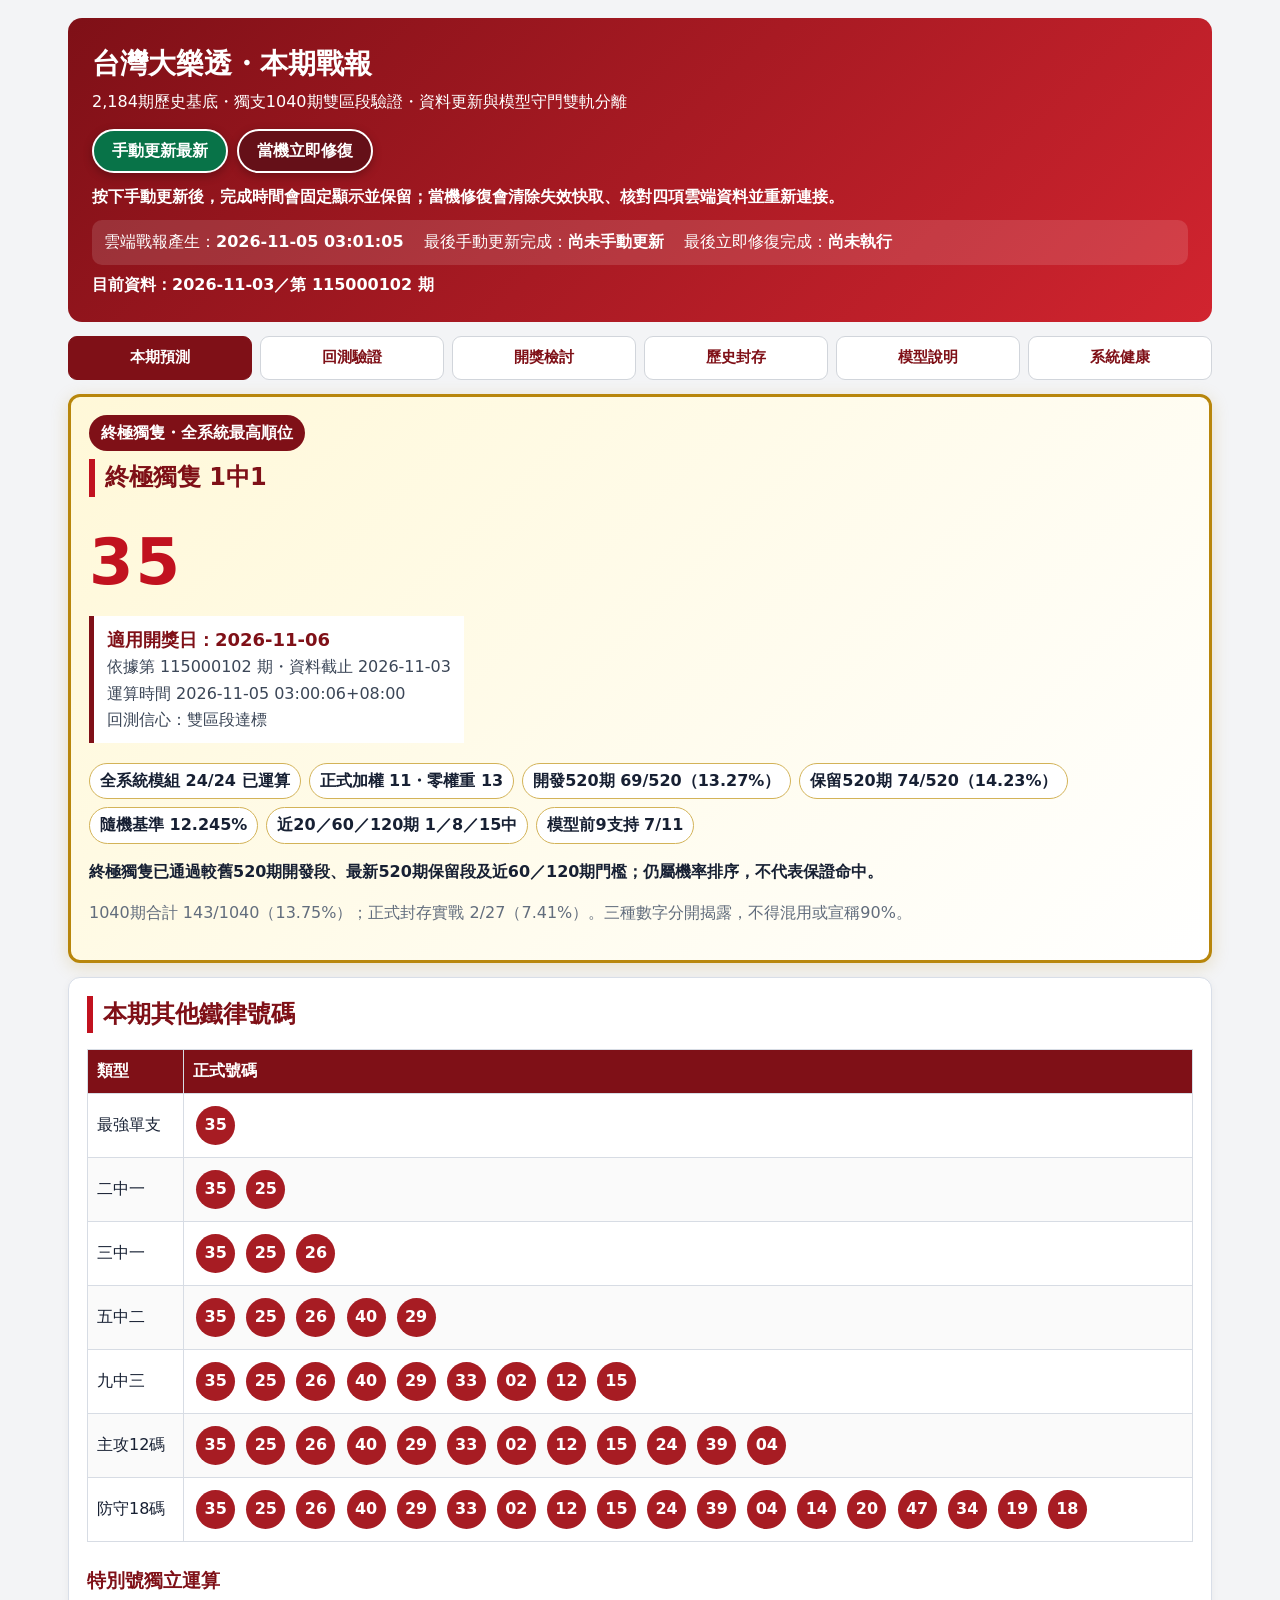
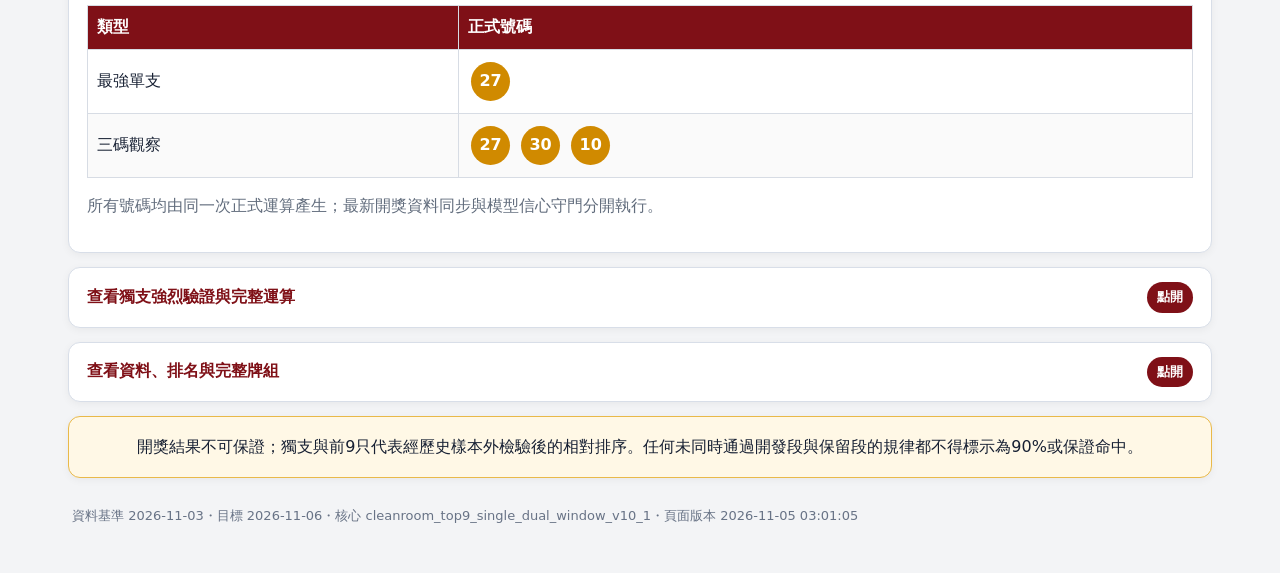
==== commit b77825cf: "大樂透每日預測日期與資料重算" ====
--- a/mobile_cloud/index.html
+++ b/mobile_cloud/index.html
@@ -1,18 +1,18 @@
 <!doctype html>
-<html lang="zh-Hant"><head><meta charset="utf-8"><meta name="viewport" content="width=device-width,initial-scale=1"><meta http-equiv="Cache-Control" content="no-cache, no-store, must-revalidate"><meta http-equiv="Pragma" content="no-cache"><meta http-equiv="Expires" content="0"><meta name="theme-color" content="#7f1017"><meta name="report-version" content="f10a64fdf2679108"><meta name="report-generated-at" content="2026-11-04T01:00:46+08:00"><link rel="manifest" href="manifest.webmanifest"><link rel="stylesheet" href="style.css"><title>台灣大樂透・本期戰報</title></head>
+<html lang="zh-Hant"><head><meta charset="utf-8"><meta name="viewport" content="width=device-width,initial-scale=1"><meta http-equiv="Cache-Control" content="no-cache, no-store, must-revalidate"><meta http-equiv="Pragma" content="no-cache"><meta http-equiv="Expires" content="0"><meta name="theme-color" content="#7f1017"><meta name="report-version" content="f09b03e5449a516e"><meta name="report-generated-at" content="2026-11-05T03:01:05+08:00"><link rel="manifest" href="manifest.webmanifest"><link rel="stylesheet" href="style.css"><title>台灣大樂透・本期戰報</title></head>
 <body><main>
 <header><h1>台灣大樂透・本期戰報</h1><div>2,184期歷史基底・獨支1040期雙區段驗證・資料更新與模型守門雙軌分離</div>
 <div class="app-actions"><button type="button" id="manual-refresh" class="cloud-button update-button">手動更新最新</button><button type="button" id="emergency-repair" class="cloud-button repair-button">當機立即修復</button></div>
 <div class="cloud-control-note">按下手動更新後，完成時間會固定顯示並保留；當機修復會清除失效快取、核對四項雲端資料並重新連接。</div>
-<div class="update-times"><span>雲端戰報產生：<strong id="cloud-generated-time">2026-11-04 01:00:46</strong></span><span>最後手動更新完成：<strong id="last-manual-update" data-manual-time>尚未手動更新</strong></span><span>最後立即修復完成：<strong id="last-repair-time" data-repair-time>尚未執行</strong></span></div>
+<div class="update-times"><span>雲端戰報產生：<strong id="cloud-generated-time">2026-11-05 03:01:05</strong></span><span>最後手動更新完成：<strong id="last-manual-update" data-manual-time>尚未手動更新</strong></span><span>最後立即修復完成：<strong id="last-repair-time" data-repair-time>尚未執行</strong></span></div>
 <div id="cloud-action-status" class="cloud-action-status" role="status" aria-live="polite">目前資料：2026-11-03／第 115000102 期</div><a id="cloud-repair-center" class="repair-center" href="https://github.com/pingshen670822/taiwan-lotto649-ironlaw-cloud/actions/workflows/cloud-watchdog.yml" target="_blank" rel="noopener">開啟雲端修復中心</a></header>
 <nav aria-label="戰報分類"><button type="button" data-tab="decision">本期預測</button><button type="button" data-tab="models">回測驗證</button><button type="button" data-tab="review">開獎檢討</button><button type="button" data-tab="monthly">歷史封存</button><button type="button" data-tab="verify">模型說明</button><button type="button" data-tab="iron">系統健康</button></nav>
 
 <section id="decision" class="tab active">
-<div class="band strong approved"><div class="badge">終極獨隻・全系統最高順位</div><h2>終極獨隻 1中1</h2><div class="number">35</div><div class="single-date"><b>適用開獎日：2026-11-06</b><br>依據第 115000102 期・資料截止 2026-11-03<br>運算時間 2026-11-04 01:00:20+08:00<br>回測信心：雙區段達標</div><div class="validation-seals"><span>全系統模組 24/24 已運算</span><span>正式加權 11・零權重 13</span><span>開發520期 69/520（13.27%）</span><span>保留520期 74/520（14.23%）</span><span>隨機基準 12.245%</span><span>近20／60／120期 1／8／15中</span><span>模型前9支持 7/11</span></div><p><b>終極獨隻已通過較舊520期開發段、最新520期保留段及近60／120期門檻；仍屬機率排序，不代表保證命中。</b></p><p class="note">1040期合計 143/1040（13.75%）；正式封存實戰 2/27（7.41%）。三種數字分開揭露，不得混用或宣稱90%。</p></div>
+<div class="band strong approved"><div class="badge">終極獨隻・全系統最高順位</div><h2>終極獨隻 1中1</h2><div class="number">35</div><div class="single-date"><b>適用開獎日：2026-11-06</b><br>依據第 115000102 期・資料截止 2026-11-03<br>運算時間 2026-11-05 03:00:06+08:00<br>回測信心：雙區段達標</div><div class="validation-seals"><span>全系統模組 24/24 已運算</span><span>正式加權 11・零權重 13</span><span>開發520期 69/520（13.27%）</span><span>保留520期 74/520（14.23%）</span><span>隨機基準 12.245%</span><span>近20／60／120期 1／8／15中</span><span>模型前9支持 7/11</span></div><p><b>終極獨隻已通過較舊520期開發段、最新520期保留段及近60／120期門檻；仍屬機率排序，不代表保證命中。</b></p><p class="note">1040期合計 143/1040（13.75%）；正式封存實戰 2/27（7.41%）。三種數字分開揭露，不得混用或宣稱90%。</p></div>
 <div class="band ironlaw-numbers"><h2>本期其他鐵律號碼</h2><div class="scroll"><table><thead><tr><th>類型</th><th>正式號碼</th></tr></thead><tbody><tr><td>最強單支</td><td><span class="ball ">35</span></td></tr><tr><td>二中一</td><td><span class="ball ">35</span> <span class="ball ">25</span></td></tr><tr><td>三中一</td><td><span class="ball ">35</span> <span class="ball ">25</span> <span class="ball ">26</span></td></tr><tr><td>五中二</td><td><span class="ball ">35</span> <span class="ball ">25</span> <span class="ball ">26</span> <span class="ball ">40</span> <span class="ball ">29</span></td></tr><tr><td>九中三</td><td><span class="ball ">35</span> <span class="ball ">25</span> <span class="ball ">26</span> <span class="ball ">40</span> <span class="ball ">29</span> <span class="ball ">33</span> <span class="ball ">02</span> <span class="ball ">12</span> <span class="ball ">15</span></td></tr><tr><td>主攻12碼</td><td><span class="ball ">35</span> <span class="ball ">25</span> <span class="ball ">26</span> <span class="ball ">40</span> <span class="ball ">29</span> <span class="ball ">33</span> <span class="ball ">02</span> <span class="ball ">12</span> <span class="ball ">15</span> <span class="ball ">24</span> <span class="ball ">39</span> <span class="ball ">04</span></td></tr><tr><td>防守18碼</td><td><span class="ball ">35</span> <span class="ball ">25</span> <span class="ball ">26</span> <span class="ball ">40</span> <span class="ball ">29</span> <span class="ball ">33</span> <span class="ball ">02</span> <span class="ball ">12</span> <span class="ball ">15</span> <span class="ball ">24</span> <span class="ball ">39</span> <span class="ball ">04</span> <span class="ball ">14</span> <span class="ball ">20</span> <span class="ball ">47</span> <span class="ball ">34</span> <span class="ball ">19</span> <span class="ball ">18</span></td></tr></tbody></table></div><h3>特別號獨立運算</h3><div class="scroll"><table><thead><tr><th>類型</th><th>正式號碼</th></tr></thead><tbody><tr><td>最強單支</td><td><span class="ball specialball">27</span></td></tr><tr><td>三碼觀察</td><td><span class="ball specialball">27</span> <span class="ball specialball">30</span> <span class="ball specialball">10</span></td></tr></tbody></table></div><p class="note">所有號碼均由同一次正式運算產生；最新開獎資料同步與模型信心守門分開執行。</p></div>
 <details class="report-details"><summary>查看獨支強烈驗證與完整運算</summary><div class="band"><h2>多項邏輯驗證</h2><div class="scroll"><table><thead><tr><th>檢查項目</th><th>結果</th></tr></thead><tbody><tr><td>獨支使用獨立1中1選擇器</td><td>通過</td></tr><tr><td>只用較舊520期選型，保留段不參與挑選</td><td>通過</td></tr><tr><td>全部已登錄模組完成本期運算</td><td>通過</td></tr><tr><td>未通過雙區段模組權重歸零</td><td>通過</td></tr><tr><td>開發520期與保留520期完整</td><td>通過</td></tr><tr><td>較舊520期開發段勝過隨機</td><td>通過</td></tr><tr><td>最新520期保留段勝過隨機</td><td>通過</td></tr><tr><td>禁止終極獨隻連續兩期使用同號</td><td>通過</td></tr><tr><td>近60期獨支命中率不低於隨機</td><td>通過</td></tr><tr><td>近120期獨支命中率不低於隨機</td><td>通過</td></tr><tr><td>至少半數模型列入前9</td><td>通過</td></tr><tr><td>至少三分之二模型列入前15</td><td>通過</td></tr><tr><td>未通過雙區段的軌跡候選全部排除</td><td>通過</td></tr><tr><td>正式發布守門通過</td><td>通過</td></tr><tr><td>禁止直接照抄上期開獎號</td><td>通過</td></tr></tbody></table></div></div><div class="band"><h2>全系統模組逐項運算</h2><p><b>全系統驗證後最高順位：35</b></p><p class="note">所有已登錄且可重現模組每日全部運算；核心模型依滾動成績受限加權，軌跡候選未同時通過兩個520期時權重固定為0，不准用未驗證模組拉高信心。</p><div class="scroll"><table><thead><tr><th>模組</th><th>類別</th><th>本期第一候選</th><th>最終權重</th><th>獨隻順位</th><th>狀態</th></tr></thead><tbody><tr><td>bayes_24</td><td>核心機率／順位模型</td><td><span class="ball ">14</span></td><td>7.39%</td><td>1</td><td>正式滾動加權</td></tr><tr><td>bayes_60</td><td>核心機率／順位模型</td><td><span class="ball ">04</span></td><td>8.79%</td><td>6</td><td>正式滾動加權</td></tr><tr><td>bayes_150</td><td>核心機率／順位模型</td><td><span class="ball ">25</span></td><td>10.70%</td><td>15</td><td>正式滾動加權</td></tr><tr><td>bayes_360</td><td>核心機率／順位模型</td><td><span class="ball ">25</span></td><td>15.99%</td><td>7</td><td>正式滾動加權</td></tr><tr><td>ewma_8</td><td>核心機率／順位模型</td><td><span class="ball ">25</span></td><td>4.67%</td><td>10</td><td>正式滾動加權</td></tr><tr><td>ewma_21</td><td>核心機率／順位模型</td><td><span class="ball ">25</span></td><td>8.35%</td><td>3</td><td>正式滾動加權</td></tr><tr><td>ewma_55</td><td>核心機率／順位模型</td><td><span class="ball ">25</span></td><td>7.30%</td><td>3</td><td>正式滾動加權</td></tr><tr><td>ewma_144</td><td>核心機率／順位模型</td><td><span class="ball ">25</span></td><td>16.71%</td><td>4</td><td>正式滾動加權</td></tr><tr><td>empirical_hazard</td><td>核心機率／順位模型</td><td><span class="ball ">05</span></td><td>4.61%</td><td>45</td><td>正式滾動加權</td></tr><tr><td>conditional_pair</td><td>核心機率／順位模型</td><td><span class="ball ">25</span></td><td>8.20%</td><td>17</td><td>正式滾動加權</td></tr><tr><td>regime_slope</td><td>核心機率／順位模型</td><td><span class="ball ">25</span></td><td>7.31%</td><td>1</td><td>正式滾動加權</td></tr><tr><td>frequency_60</td><td>軌跡／週期／拖牌候選</td><td><span class="ball ">04</span></td><td>0.00%</td><td>—</td><td>雙區段淘汰</td></tr><tr><td>frequency_240</td><td>軌跡／週期／拖牌候選</td><td><span class="ball ">25</span></td><td>0.00%</td><td>—</td><td>雙區段淘汰</td></tr><tr><td>weekday_cycle</td><td>軌跡／週期／拖牌候選</td><td><span class="ball ">41</span></td><td>0.00%</td><td>—</td><td>雙區段淘汰</td></tr><tr><td>transition_drag</td><td>軌跡／週期／拖牌候選</td><td><span class="ball ">26</span></td><td>0.00%</td><td>—</td><td>雙區段淘汰</td></tr><tr><td>two_step_drag</td><td>軌跡／週期／拖牌候選</td><td><span class="ball ">26</span></td><td>0.00%</td><td>—</td><td>雙區段淘汰</td></tr><tr><td>neighbor_track</td><td>軌跡／週期／拖牌候選</td><td><span class="ball ">29</span></td><td>0.00%</td><td>—</td><td>雙區段淘汰</td></tr><tr><td>interval_recurrence</td><td>軌跡／週期／拖牌候選</td><td><span class="ball ">25</span></td><td>0.00%</td><td>—</td><td>雙區段淘汰</td></tr><tr><td>cooccurrence_drag</td><td>軌跡／週期／拖牌候選</td><td><span class="ball ">30</span></td><td>0.00%</td><td>—</td><td>雙區段淘汰</td></tr><tr><td>multi_condition_equal</td><td>軌跡／週期／拖牌候選</td><td><span class="ball ">26</span></td><td>0.00%</td><td>—</td><td>雙區段淘汰</td></tr><tr><td>rolling_best_60</td><td>軌跡／週期／拖牌候選</td><td><span class="ball ">26</span></td><td>0.00%</td><td>—</td><td>雙區段淘汰</td></tr><tr><td>rolling_best_120</td><td>軌跡／週期／拖牌候選</td><td><span class="ball ">26</span></td><td>0.00%</td><td>—</td><td>雙區段淘汰</td></tr><tr><td>performance_vote_60</td><td>軌跡／週期／拖牌候選</td><td><span class="ball ">26</span></td><td>0.00%</td><td>—</td><td>雙區段淘汰</td></tr><tr><td>performance_vote_120</td><td>軌跡／週期／拖牌候選</td><td><span class="ball ">26</span></td><td>0.00%</td><td>—</td><td>雙區段淘汰</td></tr></tbody></table></div></div><div class="band"><h2>清楚分層推薦</h2><div class="grid"><div class="card primary"><div class="label">A級・唯一最強排序</div><div class="number-line"><span class="ball ">35</span></div></div><div class="card "><div class="label">B級・前三排序</div><div class="number-line"><span class="ball ">35</span> <span class="ball ">25</span> <span class="ball ">26</span></div></div><div class="card "><div class="label">C級・核心前九</div><div class="number-line"><span class="ball ">35</span> <span class="ball ">25</span> <span class="ball ">26</span> <span class="ball ">40</span> <span class="ball ">29</span> <span class="ball ">33</span> <span class="ball ">02</span> <span class="ball ">12</span> <span class="ball ">15</span></div></div><div class="card "><div class="label">D級・次高防守</div><div class="number-line"><span class="ball ">24</span> <span class="ball ">39</span> <span class="ball ">04</span> <span class="ball ">14</span> <span class="ball ">20</span> <span class="ball ">47</span> <span class="ball ">34</span> <span class="ball ">19</span> <span class="ball ">18</span></div></div><div class="card low"><div class="label">E級・低機率暫避</div><div class="number-line"><span class="ball avoid">01</span> <span class="ball avoid">07</span> <span class="ball avoid">09</span> <span class="ball avoid">17</span> <span class="ball avoid">28</span> <span class="ball avoid">31</span> <span class="ball avoid">32</span> <span class="ball avoid">42</span> <span class="ball avoid">44</span> <span class="ball avoid">46</span></div></div></div></div></details>
-<details class="report-details"><summary>查看資料、排名與完整牌組</summary><div class="band"><h2>本期資料</h2><div class="grid"><div class="card"><div class="label">預測目標日</div><div class="value">2026-11-06</div></div><div class="card"><div class="label">歷史資料截止日</div><div class="value">2026-11-03</div></div><div class="card"><div class="label">依據期別</div><div class="value">第 115000102 期</div></div><div class="card"><div class="label">使用歷史期數</div><div class="value">2,184期</div></div><div class="card"><div class="label">戰報產生時間</div><div class="value">2026-11-04 01:00:46</div></div></div></div><div class="band"><h2>內部前18名診斷</h2><p class="note">此表為運算順位與校準值，不代表中獎保證。</p><div class="scroll"><table><thead><tr><th>順位</th><th>號碼</th><th>校準機率</th></tr></thead><tbody><tr><td>1</td><td><span class="ball sub">35</span></td><td>12.691%</td></tr><tr><td>2</td><td><span class="ball sub">25</span></td><td>13.181%</td></tr><tr><td>3</td><td><span class="ball sub">26</span></td><td>12.720%</td></tr><tr><td>4</td><td><span class="ball sub">40</span></td><td>12.710%</td></tr><tr><td>5</td><td><span class="ball sub">29</span></td><td>12.661%</td></tr><tr><td>6</td><td><span class="ball sub">33</span></td><td>12.629%</td></tr><tr><td>7</td><td><span class="ball sub">02</span></td><td>12.609%</td></tr><tr><td>8</td><td><span class="ball sub">12</span></td><td>12.598%</td></tr><tr><td>9</td><td><span class="ball sub">15</span></td><td>12.580%</td></tr><tr><td>10</td><td><span class="ball sub">24</span></td><td>12.536%</td></tr><tr><td>11</td><td><span class="ball sub">39</span></td><td>12.522%</td></tr><tr><td>12</td><td><span class="ball sub">04</span></td><td>12.511%</td></tr><tr><td>13</td><td><span class="ball sub">14</span></td><td>12.496%</td></tr><tr><td>14</td><td><span class="ball sub">20</span></td><td>12.494%</td></tr><tr><td>15</td><td><span class="ball sub">47</span></td><td>12.482%</td></tr><tr><td>16</td><td><span class="ball sub">34</span></td><td>12.476%</td></tr><tr><td>17</td><td><span class="ball sub">19</span></td><td>12.421%</td></tr><tr><td>18</td><td><span class="ball sub">18</span></td><td>12.363%</td></tr></tbody></table></div></div><div class="band"><h2>八組結構平衡建議</h2><div class="grid"><div class="card"><div class="label">第1組</div><div class="number-line"><span class="ball ">02</span> <span class="ball ">12</span> <span class="ball ">25</span> <span class="ball ">26</span> <span class="ball ">35</span> <span class="ball ">40</span></div></div><div class="card"><div class="label">第2組</div><div class="number-line"><span class="ball ">02</span> <span class="ball ">15</span> <span class="ball ">25</span> <span class="ball ">26</span> <span class="ball ">29</span> <span class="ball ">40</span></div></div><div class="card"><div class="label">第3組</div><div class="number-line"><span class="ball ">12</span> <span class="ball ">15</span> <span class="ball ">25</span> <span class="ball ">26</span> <span class="ball ">29</span> <span class="ball ">35</span></div></div><div class="card"><div class="label">第4組</div><div class="number-line"><span class="ball ">12</span> <span class="ball ">15</span> <span class="ball ">25</span> <span class="ball ">26</span> <span class="ball ">33</span> <span class="ball ">40</span></div></div><div class="card"><div class="label">第5組</div><div class="number-line"><span class="ball ">15</span> <span class="ball ">24</span> <span class="ball ">25</span> <span class="ball ">26</span> <span class="ball ">35</span> <span class="ball ">40</span></div></div><div class="card"><div class="label">第6組</div><div class="number-line"><span class="ball ">02</span> <span class="ball ">15</span> <span class="ball ">25</span> <span class="ball ">26</span> <span class="ball ">33</span> <span class="ball ">35</span></div></div><div class="card"><div class="label">第7組</div><div class="number-line"><span class="ball ">02</span> <span class="ball ">12</span> <span class="ball ">25</span> <span class="ball ">26</span> <span class="ball ">29</span> <span class="ball ">33</span></div></div><div class="card"><div class="label">第8組</div><div class="number-line"><span class="ball ">02</span> <span class="ball ">24</span> <span class="ball ">25</span> <span class="ball ">29</span> <span class="ball ">35</span> <span class="ball ">40</span></div></div></div></div><div class="band warning"><h2>下期低機率暫避</h2><p class="note">只做風險排序，不代表絕對不開；與主攻牌完全分離。</p><div class="grid"><div class="card low"><div class="label">五不中</div><div class="number-line"><span class="ball avoid">07</span> <span class="ball avoid">17</span> <span class="ball avoid">31</span> <span class="ball avoid">42</span> <span class="ball avoid">44</span></div></div><div class="card low"><div class="label">十不中</div><div class="number-line"><span class="ball avoid">01</span> <span class="ball avoid">07</span> <span class="ball avoid">09</span> <span class="ball avoid">17</span> <span class="ball avoid">28</span> <span class="ball avoid">31</span> <span class="ball avoid">32</span> <span class="ball avoid">42</span> <span class="ball avoid">44</span> <span class="ball avoid">46</span></div></div><div class="card low"><div class="label">十五不中</div><div class="number-line"><span class="ball avoid">01</span> <span class="ball avoid">07</span> <span class="ball avoid">09</span> <span class="ball avoid">10</span> <span class="ball avoid">17</span> <span class="ball avoid">21</span> <span class="ball avoid">27</span> <span class="ball avoid">28</span> <span class="ball avoid">31</span> <span class="ball avoid">32</span> <span class="ball avoid">37</span> <span class="ball avoid">42</span> <span class="ball avoid">44</span> <span class="ball avoid">45</span> <span class="ball avoid">46</span></div></div></div></div></details>
+<details class="report-details"><summary>查看資料、排名與完整牌組</summary><div class="band"><h2>本期資料</h2><div class="grid"><div class="card"><div class="label">預測目標日</div><div class="value">2026-11-06</div></div><div class="card"><div class="label">歷史資料截止日</div><div class="value">2026-11-03</div></div><div class="card"><div class="label">依據期別</div><div class="value">第 115000102 期</div></div><div class="card"><div class="label">使用歷史期數</div><div class="value">2,184期</div></div><div class="card"><div class="label">戰報產生時間</div><div class="value">2026-11-05 03:01:05</div></div></div></div><div class="band"><h2>內部前18名診斷</h2><p class="note">此表為運算順位與校準值，不代表中獎保證。</p><div class="scroll"><table><thead><tr><th>順位</th><th>號碼</th><th>校準機率</th></tr></thead><tbody><tr><td>1</td><td><span class="ball sub">35</span></td><td>12.691%</td></tr><tr><td>2</td><td><span class="ball sub">25</span></td><td>13.181%</td></tr><tr><td>3</td><td><span class="ball sub">26</span></td><td>12.720%</td></tr><tr><td>4</td><td><span class="ball sub">40</span></td><td>12.710%</td></tr><tr><td>5</td><td><span class="ball sub">29</span></td><td>12.661%</td></tr><tr><td>6</td><td><span class="ball sub">33</span></td><td>12.629%</td></tr><tr><td>7</td><td><span class="ball sub">02</span></td><td>12.609%</td></tr><tr><td>8</td><td><span class="ball sub">12</span></td><td>12.598%</td></tr><tr><td>9</td><td><span class="ball sub">15</span></td><td>12.580%</td></tr><tr><td>10</td><td><span class="ball sub">24</span></td><td>12.536%</td></tr><tr><td>11</td><td><span class="ball sub">39</span></td><td>12.522%</td></tr><tr><td>12</td><td><span class="ball sub">04</span></td><td>12.511%</td></tr><tr><td>13</td><td><span class="ball sub">14</span></td><td>12.496%</td></tr><tr><td>14</td><td><span class="ball sub">20</span></td><td>12.494%</td></tr><tr><td>15</td><td><span class="ball sub">47</span></td><td>12.482%</td></tr><tr><td>16</td><td><span class="ball sub">34</span></td><td>12.476%</td></tr><tr><td>17</td><td><span class="ball sub">19</span></td><td>12.421%</td></tr><tr><td>18</td><td><span class="ball sub">18</span></td><td>12.363%</td></tr></tbody></table></div></div><div class="band"><h2>八組結構平衡建議</h2><div class="grid"><div class="card"><div class="label">第1組</div><div class="number-line"><span class="ball ">02</span> <span class="ball ">12</span> <span class="ball ">25</span> <span class="ball ">26</span> <span class="ball ">35</span> <span class="ball ">40</span></div></div><div class="card"><div class="label">第2組</div><div class="number-line"><span class="ball ">02</span> <span class="ball ">15</span> <span class="ball ">25</span> <span class="ball ">26</span> <span class="ball ">29</span> <span class="ball ">40</span></div></div><div class="card"><div class="label">第3組</div><div class="number-line"><span class="ball ">12</span> <span class="ball ">15</span> <span class="ball ">25</span> <span class="ball ">26</span> <span class="ball ">29</span> <span class="ball ">35</span></div></div><div class="card"><div class="label">第4組</div><div class="number-line"><span class="ball ">12</span> <span class="ball ">15</span> <span class="ball ">25</span> <span class="ball ">26</span> <span class="ball ">33</span> <span class="ball ">40</span></div></div><div class="card"><div class="label">第5組</div><div class="number-line"><span class="ball ">15</span> <span class="ball ">24</span> <span class="ball ">25</span> <span class="ball ">26</span> <span class="ball ">35</span> <span class="ball ">40</span></div></div><div class="card"><div class="label">第6組</div><div class="number-line"><span class="ball ">02</span> <span class="ball ">15</span> <span class="ball ">25</span> <span class="ball ">26</span> <span class="ball ">33</span> <span class="ball ">35</span></div></div><div class="card"><div class="label">第7組</div><div class="number-line"><span class="ball ">02</span> <span class="ball ">12</span> <span class="ball ">25</span> <span class="ball ">26</span> <span class="ball ">29</span> <span class="ball ">33</span></div></div><div class="card"><div class="label">第8組</div><div class="number-line"><span class="ball ">02</span> <span class="ball ">24</span> <span class="ball ">25</span> <span class="ball ">29</span> <span class="ball ">35</span> <span class="ball ">40</span></div></div></div></div><div class="band warning"><h2>下期低機率暫避</h2><p class="note">只做風險排序，不代表絕對不開；與主攻牌完全分離。</p><div class="grid"><div class="card low"><div class="label">五不中</div><div class="number-line"><span class="ball avoid">07</span> <span class="ball avoid">17</span> <span class="ball avoid">31</span> <span class="ball avoid">42</span> <span class="ball avoid">44</span></div></div><div class="card low"><div class="label">十不中</div><div class="number-line"><span class="ball avoid">01</span> <span class="ball avoid">07</span> <span class="ball avoid">09</span> <span class="ball avoid">17</span> <span class="ball avoid">28</span> <span class="ball avoid">31</span> <span class="ball avoid">32</span> <span class="ball avoid">42</span> <span class="ball avoid">44</span> <span class="ball avoid">46</span></div></div><div class="card low"><div class="label">十五不中</div><div class="number-line"><span class="ball avoid">01</span> <span class="ball avoid">07</span> <span class="ball avoid">09</span> <span class="ball avoid">10</span> <span class="ball avoid">17</span> <span class="ball avoid">21</span> <span class="ball avoid">27</span> <span class="ball avoid">28</span> <span class="ball avoid">31</span> <span class="ball avoid">32</span> <span class="ball avoid">37</span> <span class="ball avoid">42</span> <span class="ball avoid">44</span> <span class="ball avoid">45</span> <span class="ball avoid">46</span></div></div></div></div></details>
 </section>
 
 <section id="models" class="tab"><div class="band"><h2>獨立1中1與前9碼走步回測</h2><div class="grid"><div class="card primary"><div class="label">獨支較舊520期開發段</div><div class="value">69/520（13.27%）</div><div class="note">必須勝過隨機 12.245%</div></div><div class="card primary"><div class="label">獨支最新520期保留段</div><div class="value">74/520（14.23%）</div><div class="note">禁止只挑這段漂亮數字</div></div><div class="card"><div class="label">獨支近20／60／120期</div><div class="value">1／8／15中</div><div class="note">只使用各期開獎前資料</div></div><div class="card"><div class="label">前9碼1040期平均命中</div><div class="value">1.125</div><div class="note">隨機基準 1.102</div></div><div class="card"><div class="label">最近20期前9平均命中</div><div class="value">1.0</div><div class="note">短期表現獨立監控</div></div><div class="card"><div class="label">第10–15名平均外溢</div><div class="value">0.7135</div><div class="note">外溢不算前9成功</div></div></div></div><div class="band"><h2>軌跡、週期與拖牌雙區段稽核</h2><p><b>沒有任何受測軌跡、週期或拖牌方法同時通過兩段驗證</b></p><p class="note">准入規則：較舊520期與最新520期必須同時高於6/49（12.2449%）；只在近期漂亮的一律淘汰。</p><div class="scroll"><table><thead><tr><th>受測規則</th><th>開發520期</th><th>保留520期</th><th>近20／60／120中</th><th>下期候選</th><th>結果</th></tr></thead><tbody><tr><td>60期頻率</td><td>60/520（11.54%）</td><td>67/520（12.88%）</td><td>1／7／12</td><td>4</td><td>淘汰</td></tr><tr><td>240期頻率</td><td>58/520（11.15%）</td><td>63/520（12.12%）</td><td>4／12／20</td><td>25</td><td>淘汰</td></tr><tr><td>開獎星期週期</td><td>64/520（12.31%）</td><td>51/520（9.81%）</td><td>1／3／9</td><td>41</td><td>淘汰</td></tr><tr><td>一階拖牌</td><td>56/520（10.77%）</td><td>68/520（13.08%）</td><td>2／12／18</td><td>26</td><td>淘汰</td></tr><tr><td>二階拖牌</td><td>57/520（10.96%）</td><td>53/520（10.19%）</td><td>1／6／12</td><td>26</td><td>淘汰</td></tr><tr><td>鄰號軌跡</td><td>56/520（10.77%）</td><td>60/520（11.54%）</td><td>3／10／15</td><td>29</td><td>淘汰</td></tr><tr><td>間隔復現</td><td>67/520（12.88%）</td><td>54/520（10.38%）</td><td>3／5／14</td><td>25</td><td>淘汰</td></tr><tr><td>共現拖牌</td><td>58/520（11.15%）</td><td>65/520（12.50%）</td><td>5／12／20</td><td>30</td><td>淘汰</td></tr><tr><td>多條件等權</td><td>58/520（11.15%）</td><td>72/520（13.85%）</td><td>2／13／23</td><td>26</td><td>淘汰</td></tr><tr><td>近60期最佳規則切換</td><td>61/520（11.73%）</td><td>60/520（11.54%）</td><td>2／8／14</td><td>26</td><td>淘汰</td></tr><tr><td>近120期最佳規則切換</td><td>53/520（10.19%）</td><td>63/520（12.12%）</td><td>2／10／15</td><td>26</td><td>淘汰</td></tr><tr><td>近60期績效投票</td><td>59/520（11.35%）</td><td>62/520（11.92%）</td><td>2／9／19</td><td>26</td><td>淘汰</td></tr><tr><td>近120期績效投票</td><td>54/520（10.38%）</td><td>64/520（12.31%）</td><td>2／11／19</td><td>26</td><td>淘汰</td></tr></tbody></table></div></div><div class="band"><h2>第10名後問題專項檢測</h2><article class="pack"><div class="pack-title">本期前9精準壓縮</div><p>升入 <span class="ball ">33</span> <span class="ball ">02</span> <span class="ball ">12</span>　撤出 <span class="ball avoid">39</span> <span class="ball avoid">04</span> <span class="ball avoid">14</span></p><small>固定邊界4席；上期號在前9最多3席</small></article><div class="scroll"><table><thead><tr><th>開獎日</th><th>前9命中</th><th>第10–15名外溢</th><th>六顆實開順位</th><th>撤換數</th><th>升入前9</th><th>撤出前9</th></tr></thead><tbody><tr><td>2026-10-02</td><td>2</td><td>0</td><td>3、7、16、18、20、36</td><td>4</td><td><span class="ball ">19</span> <span class="ball ">14</span> <span class="ball ">33</span> <span class="ball ">02</span></td><td><span class="ball avoid">18</span> <span class="ball avoid">29</span> <span class="ball avoid">13</span> <span class="ball avoid">24</span></td></tr><tr><td>2026-10-06</td><td>0</td><td>2</td><td>10、13、18、26、29、44</td><td>4</td><td><span class="ball ">47</span> <span class="ball ">19</span> <span class="ball ">24</span></td><td><span class="ball avoid">18</span> <span class="ball avoid">29</span> <span class="ball avoid">20</span></td></tr><tr><td>2026-10-09</td><td>0</td><td>1</td><td>10、28、30、38、42、47</td><td>4</td><td><span class="ball ">29</span> <span class="ball ">47</span> <span class="ball ">39</span> <span class="ball ">06</span></td><td><span class="ball avoid">25</span> <span class="ball avoid">15</span> <span class="ball avoid">04</span> <span class="ball avoid">18</span></td></tr><tr><td>2026-10-13</td><td>2</td><td>0</td><td>3、9、17、19、25、49</td><td>4</td><td><span class="ball ">18</span> <span class="ball ">39</span> <span class="ball ">19</span> <span class="ball ">47</span></td><td><span class="ball avoid">12</span> <span class="ball avoid">14</span> <span class="ball avoid">04</span> <span class="ball avoid">29</span></td></tr><tr><td>2026-10-16</td><td>1</td><td>0</td><td>5、20、25、30、32、36</td><td>4</td><td><span class="ball ">04</span> <span class="ball ">36</span> <span class="ball ">18</span> <span class="ball ">29</span></td><td><span class="ball avoid">47</span> <span class="ball avoid">12</span> <span class="ball avoid">20</span> <span class="ball avoid">03</span></td></tr><tr><td>2026-10-20</td><td>0</td><td>0</td><td>18、20、23、27、28、38</td><td>4</td><td><span class="ball ">18</span> <span class="ball ">03</span> <span class="ball ">29</span> <span class="ball ">04</span></td><td><span class="ball avoid">14</span> <span class="ball avoid">47</span> <span class="ball avoid">20</span> <span class="ball avoid">06</span></td></tr><tr><td>2026-10-23</td><td>1</td><td>1</td><td>7、10、35、40、42、45</td><td>4</td><td><span class="ball ">20</span> <span class="ball ">33</span> <span class="ball ">14</span> <span class="ball ">29</span></td><td><span class="ball avoid">40</span> <span class="ball avoid">12</span> <span class="ball avoid">06</span> <span class="ball avoid">47</span></td></tr><tr><td>2026-10-27</td><td>1</td><td>0</td><td>6、31、32、33、35、36</td><td>4</td><td><span class="ball ">14</span> <span class="ball ">47</span> <span class="ball ">02</span> <span class="ball ">06</span></td><td><span class="ball avoid">15</span> <span class="ball avoid">20</span> <span class="ball avoid">19</span> <span class="ball avoid">12</span></td></tr><tr><td>2026-10-30</td><td>1</td><td>1</td><td>4、14、21、39、40、44</td><td>4</td><td><span class="ball ">20</span> <span class="ball ">47</span> <span class="ball ">16</span> <span class="ball ">06</span></td><td><span class="ball avoid">33</span> <span class="ball avoid">15</span> <span class="ball avoid">12</span> <span class="ball avoid">19</span></td></tr><tr><td>2026-11-03</td><td>1</td><td>0</td><td>1、16、18、20、29、40</td><td>4</td><td><span class="ball ">20</span> <span class="ball ">12</span> <span class="ball ">19</span> <span class="ball ">47</span></td><td><span class="ball avoid">15</span> <span class="ball avoid">04</span> <span class="ball avoid">33</span> <span class="ball avoid">34</span></td></tr></tbody></table></div></div><details class="report-details"><summary>查看逐模組錯誤檢討與滾動調整</summary><div class="band"><h2>前9碼三層滾動權重</h2><div class="scroll"><table><thead><tr><th>模型</th><th>最終權重</th><th>近20前9命中</th><th>近60前9命中</th><th>近120前9命中</th><th>近20外溢</th><th>連續零命中</th><th>對數損失</th></tr></thead><tbody><tr><td>bayes_24</td><td>7.39%</td><td>1.000</td><td>0.967</td><td>0.975</td><td>0.700</td><td>0</td><td>0.373201</td></tr><tr><td>bayes_60</td><td>8.79%</td><td>1.000</td><td>1.033</td><td>1.133</td><td>0.750</td><td>0</td><td>0.372773</td></tr><tr><td>bayes_150</td><td>10.70%</td><td>1.150</td><td>1.067</td><td>1.050</td><td>0.800</td><td>0</td><td>0.372499</td></tr><tr><td>bayes_360</td><td>15.99%</td><td>1.350</td><td>1.150</td><td>1.042</td><td>0.550</td><td>0</td><td>0.372539</td></tr><tr><td>ewma_8</td><td>4.67%</td><td>0.950</td><td>1.067</td><td>1.092</td><td>0.700</td><td>0</td><td>0.399886</td></tr><tr><td>ewma_21</td><td>8.35%</td><td>1.100</td><td>1.050</td><td>1.042</td><td>0.650</td><td>0</td><td>0.380938</td></tr><tr><td>ewma_55</td><td>7.30%</td><td>0.950</td><td>1.083</td><td>1.083</td><td>1.000</td><td>0</td><td>0.375115</td></tr><tr><td>ewma_144</td><td>16.71%</td><td>1.300</td><td>1.183</td><td>1.150</td><td>0.600</td><td>0</td><td>0.373197</td></tr><tr><td>empirical_hazard</td><td>4.61%</td><td>0.750</td><td>1.033</td><td>1.050</td><td>0.950</td><td>0</td><td>0.375704</td></tr><tr><td>conditional_pair</td><td>8.20%</td><td>1.000</td><td>1.067</td><td>1.142</td><td>1.000</td><td>0</td><td>0.374997</td></tr><tr><td>regime_slope</td><td>7.31%</td><td>0.950</td><td>1.017</td><td>1.075</td><td>0.900</td><td>0</td><td>0.372947</td></tr></tbody></table></div></div><div class="band"><h2>主號模型錯誤追責</h2><div class="scroll"><table><thead><tr><th>模型</th><th>原第一名</th><th>1中1</th><th>前9命中</th><th>命中號</th><th>權重變動</th><th>處置</th></tr></thead><tbody><tr><td>bayes_24</td><td><span class="ball ">35</span></td><td>未中</td><td>1</td><td><span class="ball gold">25</span></td><td>7.32% → 7.39%</td><td>失敗但受權重上限約束，列入下期監控</td></tr><tr><td>bayes_60</td><td><span class="ball ">26</span></td><td>未中</td><td>2</td><td><span class="ball gold">25</span> <span class="ball gold">29</span></td><td>8.75% → 8.79%</td><td>通過，依滾動成績調整</td></tr><tr><td>bayes_150</td><td><span class="ball ">25</span></td><td>命中</td><td>2</td><td><span class="ball gold">25</span> <span class="ball gold">39</span></td><td>10.39% → 10.70%</td><td>失敗但受權重上限約束，列入下期監控</td></tr><tr><td>bayes_360</td><td><span class="ball ">25</span></td><td>命中</td><td>3</td><td><span class="ball gold">25</span> <span class="ball gold">29</span> <span class="ball gold">39</span></td><td>15.77% → 15.99%</td><td>失敗但受權重上限約束，列入下期監控</td></tr><tr><td>ewma_8</td><td><span class="ball ">40</span></td><td>未中</td><td>1</td><td><span class="ball gold">25</span></td><td>5.67% → 4.67%</td><td>失敗降權／重新校準</td></tr><tr><td>ewma_21</td><td><span class="ball ">25</span></td><td>命中</td><td>1</td><td><span class="ball gold">25</span></td><td>8.68% → 8.35%</td><td>失敗降權／重新校準</td></tr><tr><td>ewma_55</td><td><span class="ball ">25</span></td><td>命中</td><td>1</td><td><span class="ball gold">25</span></td><td>7.98% → 7.30%</td><td>通過，依滾動成績調整</td></tr><tr><td>ewma_144</td><td><span class="ball ">25</span></td><td>命中</td><td>3</td><td><span class="ball gold">25</span> <span class="ball gold">29</span> <span class="ball gold">39</span></td><td>14.91% → 16.71%</td><td>失敗但受權重上限約束，列入下期監控</td></tr><tr><td>empirical_hazard</td><td><span class="ball ">26</span></td><td>未中</td><td>1</td><td><span class="ball gold">02</span></td><td>4.38% → 4.61%</td><td>通過，依滾動成績調整</td></tr><tr><td>conditional_pair</td><td><span class="ball ">25</span></td><td>命中</td><td>1</td><td><span class="ball gold">25</span></td><td>8.09% → 8.20%</td><td>通過，依滾動成績調整</td></tr><tr><td>regime_slope</td><td><span class="ball ">35</span></td><td>未中</td><td>1</td><td><span class="ball gold">25</span></td><td>8.06% → 7.31%</td><td>失敗降權／重新校準</td></tr></tbody></table></div></div><div class="band"><h2>特別號模型錯誤追責</h2><div class="scroll"><table><thead><tr><th>模型</th><th>原第一名</th><th>1中1</th><th>前三命中</th><th>權重變動</th><th>處置</th></tr></thead><tbody><tr><td>bayes_24</td><td><span class="ball specialball">27</span></td><td>未中</td><td>0</td><td>12.78% → 11.36%</td><td>失敗降權／重新校準</td></tr><tr><td>bayes_60</td><td><span class="ball specialball">30</span></td><td>未中</td><td>0</td><td>13.04% → 10.43%</td><td>失敗降權／重新校準</td></tr><tr><td>bayes_150</td><td><span class="ball specialball">30</span></td><td>未中</td><td>0</td><td>12.16% → 9.74%</td><td>失敗降權／重新校準</td></tr><tr><td>bayes_360</td><td><span class="ball specialball">27</span></td><td>未中</td><td>1</td><td>12.09% → 19.80%</td><td>通過，依滾動成績調整</td></tr><tr><td>ewma_8</td><td><span class="ball specialball">27</span></td><td>未中</td><td>0</td><td>4.34% → 3.96%</td><td>失敗降權／重新校準</td></tr><tr><td>ewma_21</td><td><span class="ball specialball">30</span></td><td>未中</td><td>0</td><td>10.31% → 8.19%</td><td>失敗降權／重新校準</td></tr><tr><td>ewma_55</td><td><span class="ball specialball">30</span></td><td>未中</td><td>0</td><td>13.07% → 10.51%</td><td>失敗降權／重新校準</td></tr><tr><td>ewma_144</td><td><span class="ball specialball">30</span></td><td>未中</td><td>0</td><td>12.63% → 10.13%</td><td>失敗降權／重新校準</td></tr><tr><td>empirical_hazard</td><td><span class="ball specialball">10</span></td><td>未中</td><td>1</td><td>9.58% → 15.87%</td><td>通過，依滾動成績調整</td></tr></tbody></table></div></div></details></section>
@@ -25,5 +25,5 @@
 
 <section id="iron" class="tab"><div class="band"><h2>系統健康</h2><div class="grid"><div class="card"><div class="label">資料日期／期別</div><div class="value">2026-11-03／第 115000102 期</div></div><div class="card"><div class="label">預測守門</div><div class="value ok">已通過</div></div><div class="card"><div class="label">雲端主更新</div><div class="value ok">每3小時＋開獎後密集檢查</div></div><div class="card"><div class="label">第二層自主修復</div><div class="value ok">逾時或失敗自動啟動</div></div></div></div><div class="band"><h2>台灣大樂透規則核對</h2><p>每期由1至49開出6個主號，另開1個特別號；資料必須同時通過期別、日期、六顆主號與特別號完整性驗證。</p></div><div class="band"><h2>鐵律守門</h2><ol><li>只准使用官方開獎資料，禁止假資料與未來資料</li><li>預測封存後不可因開獎結果修改</li><li>開獎後先結算，再檢討所有模型，最後全量重算</li><li>回測嚴格按時間順序，禁止偷看未來</li><li>軌跡與拖牌規則必須通過開發／保留雙區段，禁止挑漂亮區段</li><li>主攻、暫避、開獎檢討、歷史封存分區顯示</li><li>抓號失敗保留最後有效版本，絕不以不完整資料覆寫</li><li>開獎後2小時未更新，立即啟動自主修復並持續重試</li></ol><h3>生命週期</h3><p>官方資料 → 完整性驗證 → 上期結算 → 模組追責 → 1040期雙區段重測 → 軌跡規律稽核 → 健康檢查 → 戰報生成 → 手機同步 → 失敗時第二層救援</p><p><a href="integrity_audit.json" target="_blank" rel="noopener">每日完整性稽核</a>　<a href="single_pattern_audit.json" target="_blank" rel="noopener">獨支軌跡規律稽核</a>　<a href="self_test_report.json" target="_blank" rel="noopener">全系統自測</a></p></div></section>
 
-<div class="band warning notice">開獎結果不可保證；獨支與前9只代表經歷史樣本外檢驗後的相對排序。任何未同時通過開發段與保留段的規律都不得標示為90%或保證命中。</div><footer>資料基準 2026-11-03・目標 2026-11-06・核心 cleanroom_top9_single_dual_window_v10_1・頁面版本 2026-11-04 01:00:46</footer>
+<div class="band warning notice">開獎結果不可保證；獨支與前9只代表經歷史樣本外檢驗後的相對排序。任何未同時通過開發段與保留段的規律都不得標示為90%或保證命中。</div><footer>資料基準 2026-11-03・目標 2026-11-06・核心 cleanroom_top9_single_dual_window_v10_1・頁面版本 2026-11-05 03:01:05</footer>
 </main><script src="app.js"></script></body></html>
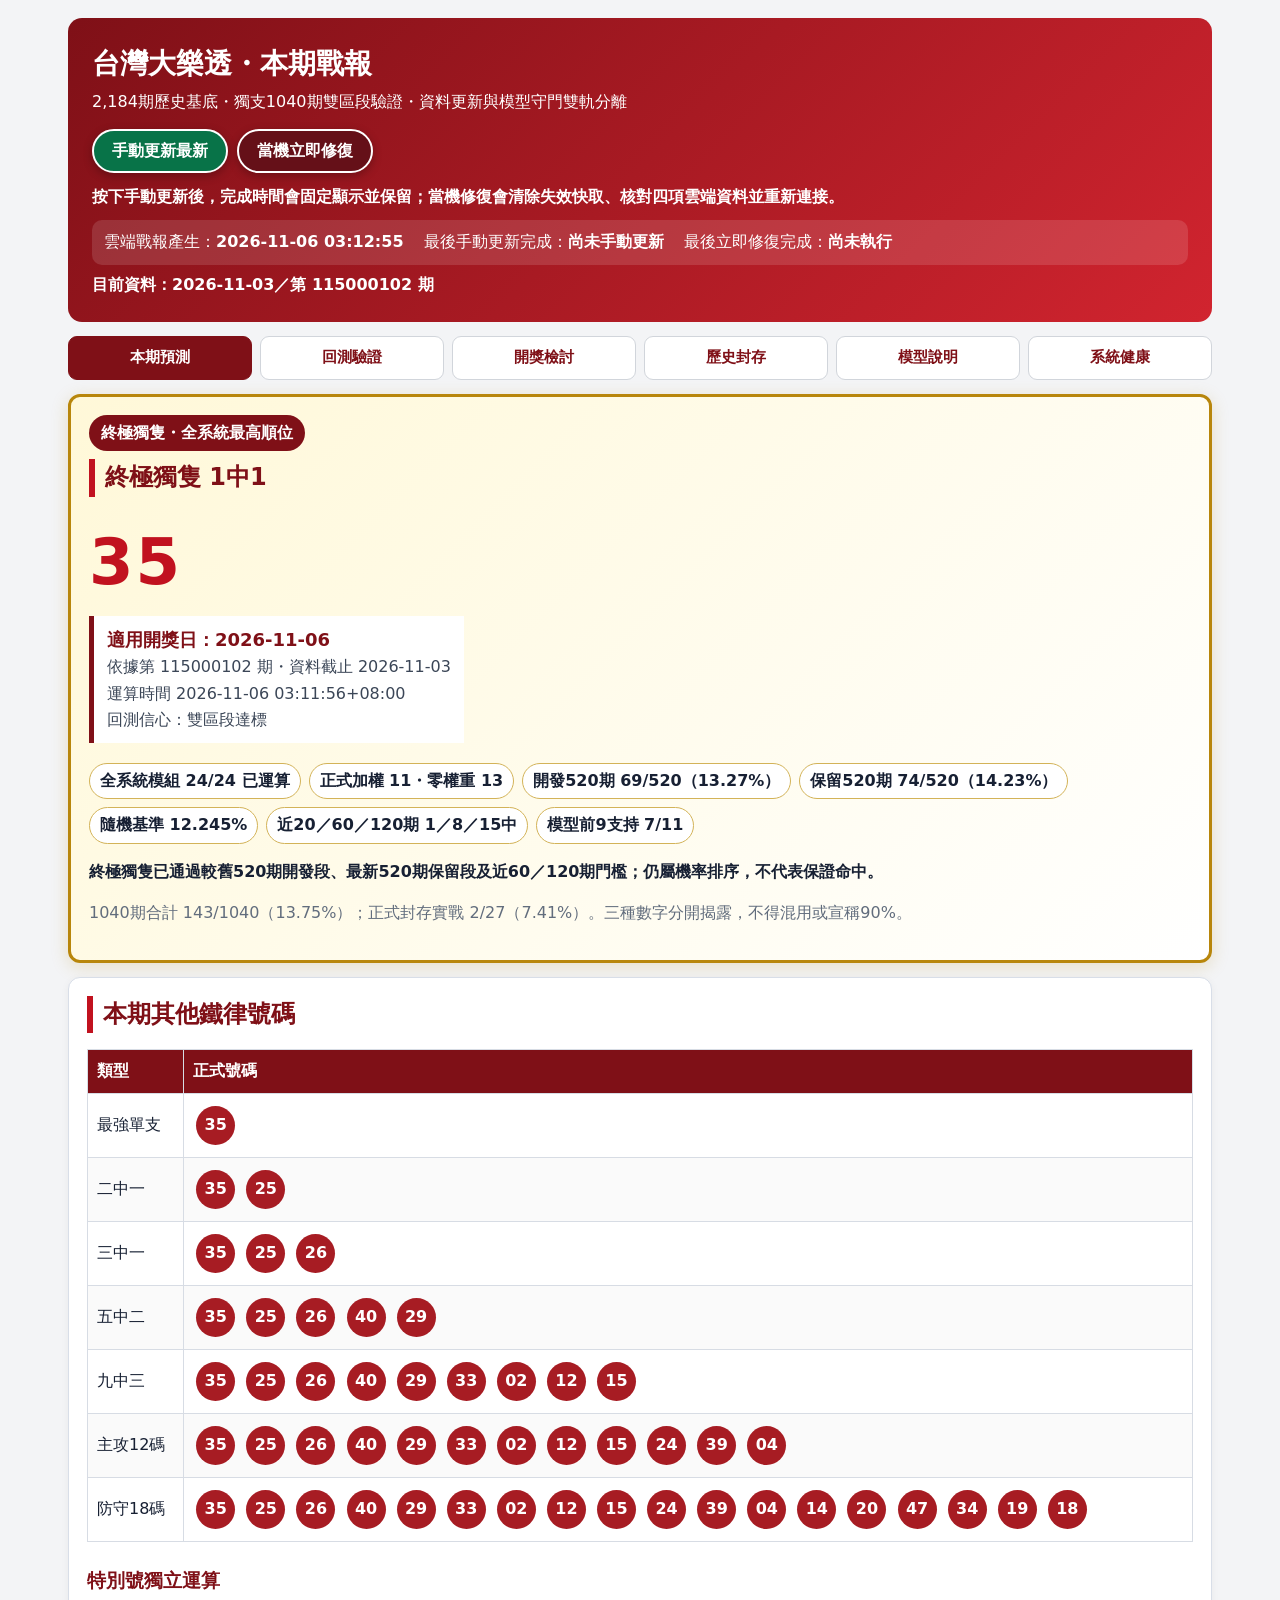
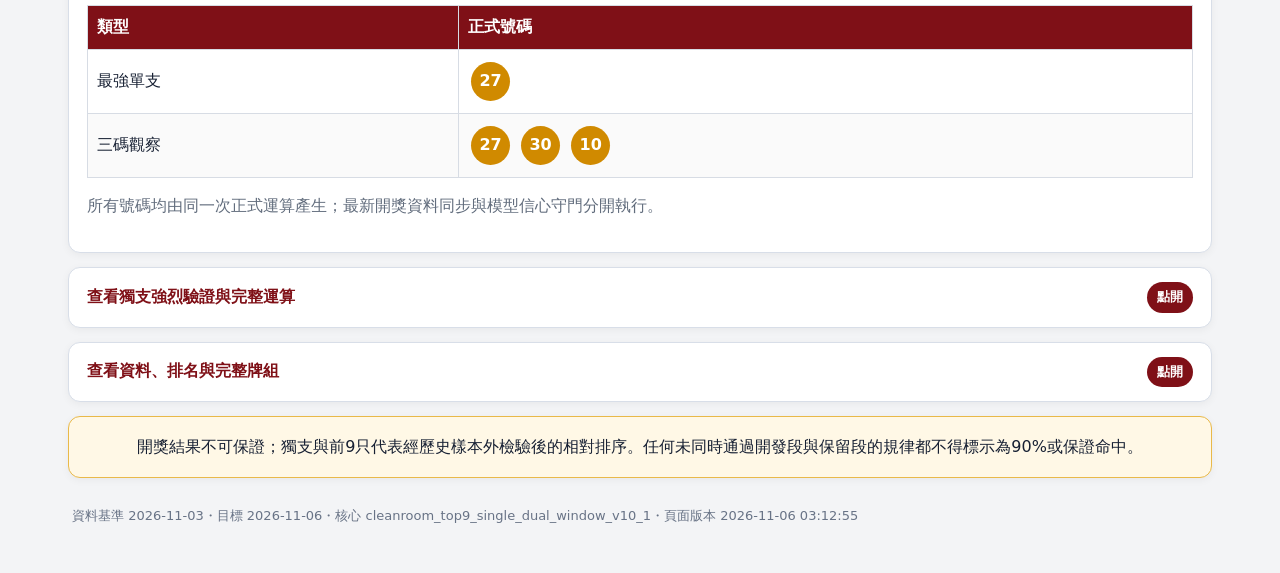
==== commit d0c75409: "大樂透每日預測日期與資料重算" ====
--- a/mobile_cloud/index.html
+++ b/mobile_cloud/index.html
@@ -1,18 +1,18 @@
 <!doctype html>
-<html lang="zh-Hant"><head><meta charset="utf-8"><meta name="viewport" content="width=device-width,initial-scale=1"><meta http-equiv="Cache-Control" content="no-cache, no-store, must-revalidate"><meta http-equiv="Pragma" content="no-cache"><meta http-equiv="Expires" content="0"><meta name="theme-color" content="#7f1017"><meta name="report-version" content="f09b03e5449a516e"><meta name="report-generated-at" content="2026-11-05T03:01:05+08:00"><link rel="manifest" href="manifest.webmanifest"><link rel="stylesheet" href="style.css"><title>台灣大樂透・本期戰報</title></head>
+<html lang="zh-Hant"><head><meta charset="utf-8"><meta name="viewport" content="width=device-width,initial-scale=1"><meta http-equiv="Cache-Control" content="no-cache, no-store, must-revalidate"><meta http-equiv="Pragma" content="no-cache"><meta http-equiv="Expires" content="0"><meta name="theme-color" content="#7f1017"><meta name="report-version" content="38e4e74b4d161081"><meta name="report-generated-at" content="2026-11-06T03:12:55+08:00"><link rel="manifest" href="manifest.webmanifest"><link rel="stylesheet" href="style.css"><title>台灣大樂透・本期戰報</title></head>
 <body><main>
 <header><h1>台灣大樂透・本期戰報</h1><div>2,184期歷史基底・獨支1040期雙區段驗證・資料更新與模型守門雙軌分離</div>
 <div class="app-actions"><button type="button" id="manual-refresh" class="cloud-button update-button">手動更新最新</button><button type="button" id="emergency-repair" class="cloud-button repair-button">當機立即修復</button></div>
 <div class="cloud-control-note">按下手動更新後，完成時間會固定顯示並保留；當機修復會清除失效快取、核對四項雲端資料並重新連接。</div>
-<div class="update-times"><span>雲端戰報產生：<strong id="cloud-generated-time">2026-11-05 03:01:05</strong></span><span>最後手動更新完成：<strong id="last-manual-update" data-manual-time>尚未手動更新</strong></span><span>最後立即修復完成：<strong id="last-repair-time" data-repair-time>尚未執行</strong></span></div>
+<div class="update-times"><span>雲端戰報產生：<strong id="cloud-generated-time">2026-11-06 03:12:55</strong></span><span>最後手動更新完成：<strong id="last-manual-update" data-manual-time>尚未手動更新</strong></span><span>最後立即修復完成：<strong id="last-repair-time" data-repair-time>尚未執行</strong></span></div>
 <div id="cloud-action-status" class="cloud-action-status" role="status" aria-live="polite">目前資料：2026-11-03／第 115000102 期</div><a id="cloud-repair-center" class="repair-center" href="https://github.com/pingshen670822/taiwan-lotto649-ironlaw-cloud/actions/workflows/cloud-watchdog.yml" target="_blank" rel="noopener">開啟雲端修復中心</a></header>
 <nav aria-label="戰報分類"><button type="button" data-tab="decision">本期預測</button><button type="button" data-tab="models">回測驗證</button><button type="button" data-tab="review">開獎檢討</button><button type="button" data-tab="monthly">歷史封存</button><button type="button" data-tab="verify">模型說明</button><button type="button" data-tab="iron">系統健康</button></nav>
 
 <section id="decision" class="tab active">
-<div class="band strong approved"><div class="badge">終極獨隻・全系統最高順位</div><h2>終極獨隻 1中1</h2><div class="number">35</div><div class="single-date"><b>適用開獎日：2026-11-06</b><br>依據第 115000102 期・資料截止 2026-11-03<br>運算時間 2026-11-05 03:00:06+08:00<br>回測信心：雙區段達標</div><div class="validation-seals"><span>全系統模組 24/24 已運算</span><span>正式加權 11・零權重 13</span><span>開發520期 69/520（13.27%）</span><span>保留520期 74/520（14.23%）</span><span>隨機基準 12.245%</span><span>近20／60／120期 1／8／15中</span><span>模型前9支持 7/11</span></div><p><b>終極獨隻已通過較舊520期開發段、最新520期保留段及近60／120期門檻；仍屬機率排序，不代表保證命中。</b></p><p class="note">1040期合計 143/1040（13.75%）；正式封存實戰 2/27（7.41%）。三種數字分開揭露，不得混用或宣稱90%。</p></div>
+<div class="band strong approved"><div class="badge">終極獨隻・全系統最高順位</div><h2>終極獨隻 1中1</h2><div class="number">35</div><div class="single-date"><b>適用開獎日：2026-11-06</b><br>依據第 115000102 期・資料截止 2026-11-03<br>運算時間 2026-11-06 03:11:56+08:00<br>回測信心：雙區段達標</div><div class="validation-seals"><span>全系統模組 24/24 已運算</span><span>正式加權 11・零權重 13</span><span>開發520期 69/520（13.27%）</span><span>保留520期 74/520（14.23%）</span><span>隨機基準 12.245%</span><span>近20／60／120期 1／8／15中</span><span>模型前9支持 7/11</span></div><p><b>終極獨隻已通過較舊520期開發段、最新520期保留段及近60／120期門檻；仍屬機率排序，不代表保證命中。</b></p><p class="note">1040期合計 143/1040（13.75%）；正式封存實戰 2/27（7.41%）。三種數字分開揭露，不得混用或宣稱90%。</p></div>
 <div class="band ironlaw-numbers"><h2>本期其他鐵律號碼</h2><div class="scroll"><table><thead><tr><th>類型</th><th>正式號碼</th></tr></thead><tbody><tr><td>最強單支</td><td><span class="ball ">35</span></td></tr><tr><td>二中一</td><td><span class="ball ">35</span> <span class="ball ">25</span></td></tr><tr><td>三中一</td><td><span class="ball ">35</span> <span class="ball ">25</span> <span class="ball ">26</span></td></tr><tr><td>五中二</td><td><span class="ball ">35</span> <span class="ball ">25</span> <span class="ball ">26</span> <span class="ball ">40</span> <span class="ball ">29</span></td></tr><tr><td>九中三</td><td><span class="ball ">35</span> <span class="ball ">25</span> <span class="ball ">26</span> <span class="ball ">40</span> <span class="ball ">29</span> <span class="ball ">33</span> <span class="ball ">02</span> <span class="ball ">12</span> <span class="ball ">15</span></td></tr><tr><td>主攻12碼</td><td><span class="ball ">35</span> <span class="ball ">25</span> <span class="ball ">26</span> <span class="ball ">40</span> <span class="ball ">29</span> <span class="ball ">33</span> <span class="ball ">02</span> <span class="ball ">12</span> <span class="ball ">15</span> <span class="ball ">24</span> <span class="ball ">39</span> <span class="ball ">04</span></td></tr><tr><td>防守18碼</td><td><span class="ball ">35</span> <span class="ball ">25</span> <span class="ball ">26</span> <span class="ball ">40</span> <span class="ball ">29</span> <span class="ball ">33</span> <span class="ball ">02</span> <span class="ball ">12</span> <span class="ball ">15</span> <span class="ball ">24</span> <span class="ball ">39</span> <span class="ball ">04</span> <span class="ball ">14</span> <span class="ball ">20</span> <span class="ball ">47</span> <span class="ball ">34</span> <span class="ball ">19</span> <span class="ball ">18</span></td></tr></tbody></table></div><h3>特別號獨立運算</h3><div class="scroll"><table><thead><tr><th>類型</th><th>正式號碼</th></tr></thead><tbody><tr><td>最強單支</td><td><span class="ball specialball">27</span></td></tr><tr><td>三碼觀察</td><td><span class="ball specialball">27</span> <span class="ball specialball">30</span> <span class="ball specialball">10</span></td></tr></tbody></table></div><p class="note">所有號碼均由同一次正式運算產生；最新開獎資料同步與模型信心守門分開執行。</p></div>
 <details class="report-details"><summary>查看獨支強烈驗證與完整運算</summary><div class="band"><h2>多項邏輯驗證</h2><div class="scroll"><table><thead><tr><th>檢查項目</th><th>結果</th></tr></thead><tbody><tr><td>獨支使用獨立1中1選擇器</td><td>通過</td></tr><tr><td>只用較舊520期選型，保留段不參與挑選</td><td>通過</td></tr><tr><td>全部已登錄模組完成本期運算</td><td>通過</td></tr><tr><td>未通過雙區段模組權重歸零</td><td>通過</td></tr><tr><td>開發520期與保留520期完整</td><td>通過</td></tr><tr><td>較舊520期開發段勝過隨機</td><td>通過</td></tr><tr><td>最新520期保留段勝過隨機</td><td>通過</td></tr><tr><td>禁止終極獨隻連續兩期使用同號</td><td>通過</td></tr><tr><td>近60期獨支命中率不低於隨機</td><td>通過</td></tr><tr><td>近120期獨支命中率不低於隨機</td><td>通過</td></tr><tr><td>至少半數模型列入前9</td><td>通過</td></tr><tr><td>至少三分之二模型列入前15</td><td>通過</td></tr><tr><td>未通過雙區段的軌跡候選全部排除</td><td>通過</td></tr><tr><td>正式發布守門通過</td><td>通過</td></tr><tr><td>禁止直接照抄上期開獎號</td><td>通過</td></tr></tbody></table></div></div><div class="band"><h2>全系統模組逐項運算</h2><p><b>全系統驗證後最高順位：35</b></p><p class="note">所有已登錄且可重現模組每日全部運算；核心模型依滾動成績受限加權，軌跡候選未同時通過兩個520期時權重固定為0，不准用未驗證模組拉高信心。</p><div class="scroll"><table><thead><tr><th>模組</th><th>類別</th><th>本期第一候選</th><th>最終權重</th><th>獨隻順位</th><th>狀態</th></tr></thead><tbody><tr><td>bayes_24</td><td>核心機率／順位模型</td><td><span class="ball ">14</span></td><td>7.39%</td><td>1</td><td>正式滾動加權</td></tr><tr><td>bayes_60</td><td>核心機率／順位模型</td><td><span class="ball ">04</span></td><td>8.79%</td><td>6</td><td>正式滾動加權</td></tr><tr><td>bayes_150</td><td>核心機率／順位模型</td><td><span class="ball ">25</span></td><td>10.70%</td><td>15</td><td>正式滾動加權</td></tr><tr><td>bayes_360</td><td>核心機率／順位模型</td><td><span class="ball ">25</span></td><td>15.99%</td><td>7</td><td>正式滾動加權</td></tr><tr><td>ewma_8</td><td>核心機率／順位模型</td><td><span class="ball ">25</span></td><td>4.67%</td><td>10</td><td>正式滾動加權</td></tr><tr><td>ewma_21</td><td>核心機率／順位模型</td><td><span class="ball ">25</span></td><td>8.35%</td><td>3</td><td>正式滾動加權</td></tr><tr><td>ewma_55</td><td>核心機率／順位模型</td><td><span class="ball ">25</span></td><td>7.30%</td><td>3</td><td>正式滾動加權</td></tr><tr><td>ewma_144</td><td>核心機率／順位模型</td><td><span class="ball ">25</span></td><td>16.71%</td><td>4</td><td>正式滾動加權</td></tr><tr><td>empirical_hazard</td><td>核心機率／順位模型</td><td><span class="ball ">05</span></td><td>4.61%</td><td>45</td><td>正式滾動加權</td></tr><tr><td>conditional_pair</td><td>核心機率／順位模型</td><td><span class="ball ">25</span></td><td>8.20%</td><td>17</td><td>正式滾動加權</td></tr><tr><td>regime_slope</td><td>核心機率／順位模型</td><td><span class="ball ">25</span></td><td>7.31%</td><td>1</td><td>正式滾動加權</td></tr><tr><td>frequency_60</td><td>軌跡／週期／拖牌候選</td><td><span class="ball ">04</span></td><td>0.00%</td><td>—</td><td>雙區段淘汰</td></tr><tr><td>frequency_240</td><td>軌跡／週期／拖牌候選</td><td><span class="ball ">25</span></td><td>0.00%</td><td>—</td><td>雙區段淘汰</td></tr><tr><td>weekday_cycle</td><td>軌跡／週期／拖牌候選</td><td><span class="ball ">41</span></td><td>0.00%</td><td>—</td><td>雙區段淘汰</td></tr><tr><td>transition_drag</td><td>軌跡／週期／拖牌候選</td><td><span class="ball ">26</span></td><td>0.00%</td><td>—</td><td>雙區段淘汰</td></tr><tr><td>two_step_drag</td><td>軌跡／週期／拖牌候選</td><td><span class="ball ">26</span></td><td>0.00%</td><td>—</td><td>雙區段淘汰</td></tr><tr><td>neighbor_track</td><td>軌跡／週期／拖牌候選</td><td><span class="ball ">29</span></td><td>0.00%</td><td>—</td><td>雙區段淘汰</td></tr><tr><td>interval_recurrence</td><td>軌跡／週期／拖牌候選</td><td><span class="ball ">25</span></td><td>0.00%</td><td>—</td><td>雙區段淘汰</td></tr><tr><td>cooccurrence_drag</td><td>軌跡／週期／拖牌候選</td><td><span class="ball ">30</span></td><td>0.00%</td><td>—</td><td>雙區段淘汰</td></tr><tr><td>multi_condition_equal</td><td>軌跡／週期／拖牌候選</td><td><span class="ball ">26</span></td><td>0.00%</td><td>—</td><td>雙區段淘汰</td></tr><tr><td>rolling_best_60</td><td>軌跡／週期／拖牌候選</td><td><span class="ball ">26</span></td><td>0.00%</td><td>—</td><td>雙區段淘汰</td></tr><tr><td>rolling_best_120</td><td>軌跡／週期／拖牌候選</td><td><span class="ball ">26</span></td><td>0.00%</td><td>—</td><td>雙區段淘汰</td></tr><tr><td>performance_vote_60</td><td>軌跡／週期／拖牌候選</td><td><span class="ball ">26</span></td><td>0.00%</td><td>—</td><td>雙區段淘汰</td></tr><tr><td>performance_vote_120</td><td>軌跡／週期／拖牌候選</td><td><span class="ball ">26</span></td><td>0.00%</td><td>—</td><td>雙區段淘汰</td></tr></tbody></table></div></div><div class="band"><h2>清楚分層推薦</h2><div class="grid"><div class="card primary"><div class="label">A級・唯一最強排序</div><div class="number-line"><span class="ball ">35</span></div></div><div class="card "><div class="label">B級・前三排序</div><div class="number-line"><span class="ball ">35</span> <span class="ball ">25</span> <span class="ball ">26</span></div></div><div class="card "><div class="label">C級・核心前九</div><div class="number-line"><span class="ball ">35</span> <span class="ball ">25</span> <span class="ball ">26</span> <span class="ball ">40</span> <span class="ball ">29</span> <span class="ball ">33</span> <span class="ball ">02</span> <span class="ball ">12</span> <span class="ball ">15</span></div></div><div class="card "><div class="label">D級・次高防守</div><div class="number-line"><span class="ball ">24</span> <span class="ball ">39</span> <span class="ball ">04</span> <span class="ball ">14</span> <span class="ball ">20</span> <span class="ball ">47</span> <span class="ball ">34</span> <span class="ball ">19</span> <span class="ball ">18</span></div></div><div class="card low"><div class="label">E級・低機率暫避</div><div class="number-line"><span class="ball avoid">01</span> <span class="ball avoid">07</span> <span class="ball avoid">09</span> <span class="ball avoid">17</span> <span class="ball avoid">28</span> <span class="ball avoid">31</span> <span class="ball avoid">32</span> <span class="ball avoid">42</span> <span class="ball avoid">44</span> <span class="ball avoid">46</span></div></div></div></div></details>
-<details class="report-details"><summary>查看資料、排名與完整牌組</summary><div class="band"><h2>本期資料</h2><div class="grid"><div class="card"><div class="label">預測目標日</div><div class="value">2026-11-06</div></div><div class="card"><div class="label">歷史資料截止日</div><div class="value">2026-11-03</div></div><div class="card"><div class="label">依據期別</div><div class="value">第 115000102 期</div></div><div class="card"><div class="label">使用歷史期數</div><div class="value">2,184期</div></div><div class="card"><div class="label">戰報產生時間</div><div class="value">2026-11-05 03:01:05</div></div></div></div><div class="band"><h2>內部前18名診斷</h2><p class="note">此表為運算順位與校準值，不代表中獎保證。</p><div class="scroll"><table><thead><tr><th>順位</th><th>號碼</th><th>校準機率</th></tr></thead><tbody><tr><td>1</td><td><span class="ball sub">35</span></td><td>12.691%</td></tr><tr><td>2</td><td><span class="ball sub">25</span></td><td>13.181%</td></tr><tr><td>3</td><td><span class="ball sub">26</span></td><td>12.720%</td></tr><tr><td>4</td><td><span class="ball sub">40</span></td><td>12.710%</td></tr><tr><td>5</td><td><span class="ball sub">29</span></td><td>12.661%</td></tr><tr><td>6</td><td><span class="ball sub">33</span></td><td>12.629%</td></tr><tr><td>7</td><td><span class="ball sub">02</span></td><td>12.609%</td></tr><tr><td>8</td><td><span class="ball sub">12</span></td><td>12.598%</td></tr><tr><td>9</td><td><span class="ball sub">15</span></td><td>12.580%</td></tr><tr><td>10</td><td><span class="ball sub">24</span></td><td>12.536%</td></tr><tr><td>11</td><td><span class="ball sub">39</span></td><td>12.522%</td></tr><tr><td>12</td><td><span class="ball sub">04</span></td><td>12.511%</td></tr><tr><td>13</td><td><span class="ball sub">14</span></td><td>12.496%</td></tr><tr><td>14</td><td><span class="ball sub">20</span></td><td>12.494%</td></tr><tr><td>15</td><td><span class="ball sub">47</span></td><td>12.482%</td></tr><tr><td>16</td><td><span class="ball sub">34</span></td><td>12.476%</td></tr><tr><td>17</td><td><span class="ball sub">19</span></td><td>12.421%</td></tr><tr><td>18</td><td><span class="ball sub">18</span></td><td>12.363%</td></tr></tbody></table></div></div><div class="band"><h2>八組結構平衡建議</h2><div class="grid"><div class="card"><div class="label">第1組</div><div class="number-line"><span class="ball ">02</span> <span class="ball ">12</span> <span class="ball ">25</span> <span class="ball ">26</span> <span class="ball ">35</span> <span class="ball ">40</span></div></div><div class="card"><div class="label">第2組</div><div class="number-line"><span class="ball ">02</span> <span class="ball ">15</span> <span class="ball ">25</span> <span class="ball ">26</span> <span class="ball ">29</span> <span class="ball ">40</span></div></div><div class="card"><div class="label">第3組</div><div class="number-line"><span class="ball ">12</span> <span class="ball ">15</span> <span class="ball ">25</span> <span class="ball ">26</span> <span class="ball ">29</span> <span class="ball ">35</span></div></div><div class="card"><div class="label">第4組</div><div class="number-line"><span class="ball ">12</span> <span class="ball ">15</span> <span class="ball ">25</span> <span class="ball ">26</span> <span class="ball ">33</span> <span class="ball ">40</span></div></div><div class="card"><div class="label">第5組</div><div class="number-line"><span class="ball ">15</span> <span class="ball ">24</span> <span class="ball ">25</span> <span class="ball ">26</span> <span class="ball ">35</span> <span class="ball ">40</span></div></div><div class="card"><div class="label">第6組</div><div class="number-line"><span class="ball ">02</span> <span class="ball ">15</span> <span class="ball ">25</span> <span class="ball ">26</span> <span class="ball ">33</span> <span class="ball ">35</span></div></div><div class="card"><div class="label">第7組</div><div class="number-line"><span class="ball ">02</span> <span class="ball ">12</span> <span class="ball ">25</span> <span class="ball ">26</span> <span class="ball ">29</span> <span class="ball ">33</span></div></div><div class="card"><div class="label">第8組</div><div class="number-line"><span class="ball ">02</span> <span class="ball ">24</span> <span class="ball ">25</span> <span class="ball ">29</span> <span class="ball ">35</span> <span class="ball ">40</span></div></div></div></div><div class="band warning"><h2>下期低機率暫避</h2><p class="note">只做風險排序，不代表絕對不開；與主攻牌完全分離。</p><div class="grid"><div class="card low"><div class="label">五不中</div><div class="number-line"><span class="ball avoid">07</span> <span class="ball avoid">17</span> <span class="ball avoid">31</span> <span class="ball avoid">42</span> <span class="ball avoid">44</span></div></div><div class="card low"><div class="label">十不中</div><div class="number-line"><span class="ball avoid">01</span> <span class="ball avoid">07</span> <span class="ball avoid">09</span> <span class="ball avoid">17</span> <span class="ball avoid">28</span> <span class="ball avoid">31</span> <span class="ball avoid">32</span> <span class="ball avoid">42</span> <span class="ball avoid">44</span> <span class="ball avoid">46</span></div></div><div class="card low"><div class="label">十五不中</div><div class="number-line"><span class="ball avoid">01</span> <span class="ball avoid">07</span> <span class="ball avoid">09</span> <span class="ball avoid">10</span> <span class="ball avoid">17</span> <span class="ball avoid">21</span> <span class="ball avoid">27</span> <span class="ball avoid">28</span> <span class="ball avoid">31</span> <span class="ball avoid">32</span> <span class="ball avoid">37</span> <span class="ball avoid">42</span> <span class="ball avoid">44</span> <span class="ball avoid">45</span> <span class="ball avoid">46</span></div></div></div></div></details>
+<details class="report-details"><summary>查看資料、排名與完整牌組</summary><div class="band"><h2>本期資料</h2><div class="grid"><div class="card"><div class="label">預測目標日</div><div class="value">2026-11-06</div></div><div class="card"><div class="label">歷史資料截止日</div><div class="value">2026-11-03</div></div><div class="card"><div class="label">依據期別</div><div class="value">第 115000102 期</div></div><div class="card"><div class="label">使用歷史期數</div><div class="value">2,184期</div></div><div class="card"><div class="label">戰報產生時間</div><div class="value">2026-11-06 03:12:55</div></div></div></div><div class="band"><h2>內部前18名診斷</h2><p class="note">此表為運算順位與校準值，不代表中獎保證。</p><div class="scroll"><table><thead><tr><th>順位</th><th>號碼</th><th>校準機率</th></tr></thead><tbody><tr><td>1</td><td><span class="ball sub">35</span></td><td>12.691%</td></tr><tr><td>2</td><td><span class="ball sub">25</span></td><td>13.181%</td></tr><tr><td>3</td><td><span class="ball sub">26</span></td><td>12.720%</td></tr><tr><td>4</td><td><span class="ball sub">40</span></td><td>12.710%</td></tr><tr><td>5</td><td><span class="ball sub">29</span></td><td>12.661%</td></tr><tr><td>6</td><td><span class="ball sub">33</span></td><td>12.629%</td></tr><tr><td>7</td><td><span class="ball sub">02</span></td><td>12.609%</td></tr><tr><td>8</td><td><span class="ball sub">12</span></td><td>12.598%</td></tr><tr><td>9</td><td><span class="ball sub">15</span></td><td>12.580%</td></tr><tr><td>10</td><td><span class="ball sub">24</span></td><td>12.536%</td></tr><tr><td>11</td><td><span class="ball sub">39</span></td><td>12.522%</td></tr><tr><td>12</td><td><span class="ball sub">04</span></td><td>12.511%</td></tr><tr><td>13</td><td><span class="ball sub">14</span></td><td>12.496%</td></tr><tr><td>14</td><td><span class="ball sub">20</span></td><td>12.494%</td></tr><tr><td>15</td><td><span class="ball sub">47</span></td><td>12.482%</td></tr><tr><td>16</td><td><span class="ball sub">34</span></td><td>12.476%</td></tr><tr><td>17</td><td><span class="ball sub">19</span></td><td>12.421%</td></tr><tr><td>18</td><td><span class="ball sub">18</span></td><td>12.363%</td></tr></tbody></table></div></div><div class="band"><h2>八組結構平衡建議</h2><div class="grid"><div class="card"><div class="label">第1組</div><div class="number-line"><span class="ball ">02</span> <span class="ball ">12</span> <span class="ball ">25</span> <span class="ball ">26</span> <span class="ball ">35</span> <span class="ball ">40</span></div></div><div class="card"><div class="label">第2組</div><div class="number-line"><span class="ball ">02</span> <span class="ball ">15</span> <span class="ball ">25</span> <span class="ball ">26</span> <span class="ball ">29</span> <span class="ball ">40</span></div></div><div class="card"><div class="label">第3組</div><div class="number-line"><span class="ball ">12</span> <span class="ball ">15</span> <span class="ball ">25</span> <span class="ball ">26</span> <span class="ball ">29</span> <span class="ball ">35</span></div></div><div class="card"><div class="label">第4組</div><div class="number-line"><span class="ball ">12</span> <span class="ball ">15</span> <span class="ball ">25</span> <span class="ball ">26</span> <span class="ball ">33</span> <span class="ball ">40</span></div></div><div class="card"><div class="label">第5組</div><div class="number-line"><span class="ball ">15</span> <span class="ball ">24</span> <span class="ball ">25</span> <span class="ball ">26</span> <span class="ball ">35</span> <span class="ball ">40</span></div></div><div class="card"><div class="label">第6組</div><div class="number-line"><span class="ball ">02</span> <span class="ball ">15</span> <span class="ball ">25</span> <span class="ball ">26</span> <span class="ball ">33</span> <span class="ball ">35</span></div></div><div class="card"><div class="label">第7組</div><div class="number-line"><span class="ball ">02</span> <span class="ball ">12</span> <span class="ball ">25</span> <span class="ball ">26</span> <span class="ball ">29</span> <span class="ball ">33</span></div></div><div class="card"><div class="label">第8組</div><div class="number-line"><span class="ball ">02</span> <span class="ball ">24</span> <span class="ball ">25</span> <span class="ball ">29</span> <span class="ball ">35</span> <span class="ball ">40</span></div></div></div></div><div class="band warning"><h2>下期低機率暫避</h2><p class="note">只做風險排序，不代表絕對不開；與主攻牌完全分離。</p><div class="grid"><div class="card low"><div class="label">五不中</div><div class="number-line"><span class="ball avoid">07</span> <span class="ball avoid">17</span> <span class="ball avoid">31</span> <span class="ball avoid">42</span> <span class="ball avoid">44</span></div></div><div class="card low"><div class="label">十不中</div><div class="number-line"><span class="ball avoid">01</span> <span class="ball avoid">07</span> <span class="ball avoid">09</span> <span class="ball avoid">17</span> <span class="ball avoid">28</span> <span class="ball avoid">31</span> <span class="ball avoid">32</span> <span class="ball avoid">42</span> <span class="ball avoid">44</span> <span class="ball avoid">46</span></div></div><div class="card low"><div class="label">十五不中</div><div class="number-line"><span class="ball avoid">01</span> <span class="ball avoid">07</span> <span class="ball avoid">09</span> <span class="ball avoid">10</span> <span class="ball avoid">17</span> <span class="ball avoid">21</span> <span class="ball avoid">27</span> <span class="ball avoid">28</span> <span class="ball avoid">31</span> <span class="ball avoid">32</span> <span class="ball avoid">37</span> <span class="ball avoid">42</span> <span class="ball avoid">44</span> <span class="ball avoid">45</span> <span class="ball avoid">46</span></div></div></div></div></details>
 </section>
 
 <section id="models" class="tab"><div class="band"><h2>獨立1中1與前9碼走步回測</h2><div class="grid"><div class="card primary"><div class="label">獨支較舊520期開發段</div><div class="value">69/520（13.27%）</div><div class="note">必須勝過隨機 12.245%</div></div><div class="card primary"><div class="label">獨支最新520期保留段</div><div class="value">74/520（14.23%）</div><div class="note">禁止只挑這段漂亮數字</div></div><div class="card"><div class="label">獨支近20／60／120期</div><div class="value">1／8／15中</div><div class="note">只使用各期開獎前資料</div></div><div class="card"><div class="label">前9碼1040期平均命中</div><div class="value">1.125</div><div class="note">隨機基準 1.102</div></div><div class="card"><div class="label">最近20期前9平均命中</div><div class="value">1.0</div><div class="note">短期表現獨立監控</div></div><div class="card"><div class="label">第10–15名平均外溢</div><div class="value">0.7135</div><div class="note">外溢不算前9成功</div></div></div></div><div class="band"><h2>軌跡、週期與拖牌雙區段稽核</h2><p><b>沒有任何受測軌跡、週期或拖牌方法同時通過兩段驗證</b></p><p class="note">准入規則：較舊520期與最新520期必須同時高於6/49（12.2449%）；只在近期漂亮的一律淘汰。</p><div class="scroll"><table><thead><tr><th>受測規則</th><th>開發520期</th><th>保留520期</th><th>近20／60／120中</th><th>下期候選</th><th>結果</th></tr></thead><tbody><tr><td>60期頻率</td><td>60/520（11.54%）</td><td>67/520（12.88%）</td><td>1／7／12</td><td>4</td><td>淘汰</td></tr><tr><td>240期頻率</td><td>58/520（11.15%）</td><td>63/520（12.12%）</td><td>4／12／20</td><td>25</td><td>淘汰</td></tr><tr><td>開獎星期週期</td><td>64/520（12.31%）</td><td>51/520（9.81%）</td><td>1／3／9</td><td>41</td><td>淘汰</td></tr><tr><td>一階拖牌</td><td>56/520（10.77%）</td><td>68/520（13.08%）</td><td>2／12／18</td><td>26</td><td>淘汰</td></tr><tr><td>二階拖牌</td><td>57/520（10.96%）</td><td>53/520（10.19%）</td><td>1／6／12</td><td>26</td><td>淘汰</td></tr><tr><td>鄰號軌跡</td><td>56/520（10.77%）</td><td>60/520（11.54%）</td><td>3／10／15</td><td>29</td><td>淘汰</td></tr><tr><td>間隔復現</td><td>67/520（12.88%）</td><td>54/520（10.38%）</td><td>3／5／14</td><td>25</td><td>淘汰</td></tr><tr><td>共現拖牌</td><td>58/520（11.15%）</td><td>65/520（12.50%）</td><td>5／12／20</td><td>30</td><td>淘汰</td></tr><tr><td>多條件等權</td><td>58/520（11.15%）</td><td>72/520（13.85%）</td><td>2／13／23</td><td>26</td><td>淘汰</td></tr><tr><td>近60期最佳規則切換</td><td>61/520（11.73%）</td><td>60/520（11.54%）</td><td>2／8／14</td><td>26</td><td>淘汰</td></tr><tr><td>近120期最佳規則切換</td><td>53/520（10.19%）</td><td>63/520（12.12%）</td><td>2／10／15</td><td>26</td><td>淘汰</td></tr><tr><td>近60期績效投票</td><td>59/520（11.35%）</td><td>62/520（11.92%）</td><td>2／9／19</td><td>26</td><td>淘汰</td></tr><tr><td>近120期績效投票</td><td>54/520（10.38%）</td><td>64/520（12.31%）</td><td>2／11／19</td><td>26</td><td>淘汰</td></tr></tbody></table></div></div><div class="band"><h2>第10名後問題專項檢測</h2><article class="pack"><div class="pack-title">本期前9精準壓縮</div><p>升入 <span class="ball ">33</span> <span class="ball ">02</span> <span class="ball ">12</span>　撤出 <span class="ball avoid">39</span> <span class="ball avoid">04</span> <span class="ball avoid">14</span></p><small>固定邊界4席；上期號在前9最多3席</small></article><div class="scroll"><table><thead><tr><th>開獎日</th><th>前9命中</th><th>第10–15名外溢</th><th>六顆實開順位</th><th>撤換數</th><th>升入前9</th><th>撤出前9</th></tr></thead><tbody><tr><td>2026-10-02</td><td>2</td><td>0</td><td>3、7、16、18、20、36</td><td>4</td><td><span class="ball ">19</span> <span class="ball ">14</span> <span class="ball ">33</span> <span class="ball ">02</span></td><td><span class="ball avoid">18</span> <span class="ball avoid">29</span> <span class="ball avoid">13</span> <span class="ball avoid">24</span></td></tr><tr><td>2026-10-06</td><td>0</td><td>2</td><td>10、13、18、26、29、44</td><td>4</td><td><span class="ball ">47</span> <span class="ball ">19</span> <span class="ball ">24</span></td><td><span class="ball avoid">18</span> <span class="ball avoid">29</span> <span class="ball avoid">20</span></td></tr><tr><td>2026-10-09</td><td>0</td><td>1</td><td>10、28、30、38、42、47</td><td>4</td><td><span class="ball ">29</span> <span class="ball ">47</span> <span class="ball ">39</span> <span class="ball ">06</span></td><td><span class="ball avoid">25</span> <span class="ball avoid">15</span> <span class="ball avoid">04</span> <span class="ball avoid">18</span></td></tr><tr><td>2026-10-13</td><td>2</td><td>0</td><td>3、9、17、19、25、49</td><td>4</td><td><span class="ball ">18</span> <span class="ball ">39</span> <span class="ball ">19</span> <span class="ball ">47</span></td><td><span class="ball avoid">12</span> <span class="ball avoid">14</span> <span class="ball avoid">04</span> <span class="ball avoid">29</span></td></tr><tr><td>2026-10-16</td><td>1</td><td>0</td><td>5、20、25、30、32、36</td><td>4</td><td><span class="ball ">04</span> <span class="ball ">36</span> <span class="ball ">18</span> <span class="ball ">29</span></td><td><span class="ball avoid">47</span> <span class="ball avoid">12</span> <span class="ball avoid">20</span> <span class="ball avoid">03</span></td></tr><tr><td>2026-10-20</td><td>0</td><td>0</td><td>18、20、23、27、28、38</td><td>4</td><td><span class="ball ">18</span> <span class="ball ">03</span> <span class="ball ">29</span> <span class="ball ">04</span></td><td><span class="ball avoid">14</span> <span class="ball avoid">47</span> <span class="ball avoid">20</span> <span class="ball avoid">06</span></td></tr><tr><td>2026-10-23</td><td>1</td><td>1</td><td>7、10、35、40、42、45</td><td>4</td><td><span class="ball ">20</span> <span class="ball ">33</span> <span class="ball ">14</span> <span class="ball ">29</span></td><td><span class="ball avoid">40</span> <span class="ball avoid">12</span> <span class="ball avoid">06</span> <span class="ball avoid">47</span></td></tr><tr><td>2026-10-27</td><td>1</td><td>0</td><td>6、31、32、33、35、36</td><td>4</td><td><span class="ball ">14</span> <span class="ball ">47</span> <span class="ball ">02</span> <span class="ball ">06</span></td><td><span class="ball avoid">15</span> <span class="ball avoid">20</span> <span class="ball avoid">19</span> <span class="ball avoid">12</span></td></tr><tr><td>2026-10-30</td><td>1</td><td>1</td><td>4、14、21、39、40、44</td><td>4</td><td><span class="ball ">20</span> <span class="ball ">47</span> <span class="ball ">16</span> <span class="ball ">06</span></td><td><span class="ball avoid">33</span> <span class="ball avoid">15</span> <span class="ball avoid">12</span> <span class="ball avoid">19</span></td></tr><tr><td>2026-11-03</td><td>1</td><td>0</td><td>1、16、18、20、29、40</td><td>4</td><td><span class="ball ">20</span> <span class="ball ">12</span> <span class="ball ">19</span> <span class="ball ">47</span></td><td><span class="ball avoid">15</span> <span class="ball avoid">04</span> <span class="ball avoid">33</span> <span class="ball avoid">34</span></td></tr></tbody></table></div></div><details class="report-details"><summary>查看逐模組錯誤檢討與滾動調整</summary><div class="band"><h2>前9碼三層滾動權重</h2><div class="scroll"><table><thead><tr><th>模型</th><th>最終權重</th><th>近20前9命中</th><th>近60前9命中</th><th>近120前9命中</th><th>近20外溢</th><th>連續零命中</th><th>對數損失</th></tr></thead><tbody><tr><td>bayes_24</td><td>7.39%</td><td>1.000</td><td>0.967</td><td>0.975</td><td>0.700</td><td>0</td><td>0.373201</td></tr><tr><td>bayes_60</td><td>8.79%</td><td>1.000</td><td>1.033</td><td>1.133</td><td>0.750</td><td>0</td><td>0.372773</td></tr><tr><td>bayes_150</td><td>10.70%</td><td>1.150</td><td>1.067</td><td>1.050</td><td>0.800</td><td>0</td><td>0.372499</td></tr><tr><td>bayes_360</td><td>15.99%</td><td>1.350</td><td>1.150</td><td>1.042</td><td>0.550</td><td>0</td><td>0.372539</td></tr><tr><td>ewma_8</td><td>4.67%</td><td>0.950</td><td>1.067</td><td>1.092</td><td>0.700</td><td>0</td><td>0.399886</td></tr><tr><td>ewma_21</td><td>8.35%</td><td>1.100</td><td>1.050</td><td>1.042</td><td>0.650</td><td>0</td><td>0.380938</td></tr><tr><td>ewma_55</td><td>7.30%</td><td>0.950</td><td>1.083</td><td>1.083</td><td>1.000</td><td>0</td><td>0.375115</td></tr><tr><td>ewma_144</td><td>16.71%</td><td>1.300</td><td>1.183</td><td>1.150</td><td>0.600</td><td>0</td><td>0.373197</td></tr><tr><td>empirical_hazard</td><td>4.61%</td><td>0.750</td><td>1.033</td><td>1.050</td><td>0.950</td><td>0</td><td>0.375704</td></tr><tr><td>conditional_pair</td><td>8.20%</td><td>1.000</td><td>1.067</td><td>1.142</td><td>1.000</td><td>0</td><td>0.374997</td></tr><tr><td>regime_slope</td><td>7.31%</td><td>0.950</td><td>1.017</td><td>1.075</td><td>0.900</td><td>0</td><td>0.372947</td></tr></tbody></table></div></div><div class="band"><h2>主號模型錯誤追責</h2><div class="scroll"><table><thead><tr><th>模型</th><th>原第一名</th><th>1中1</th><th>前9命中</th><th>命中號</th><th>權重變動</th><th>處置</th></tr></thead><tbody><tr><td>bayes_24</td><td><span class="ball ">35</span></td><td>未中</td><td>1</td><td><span class="ball gold">25</span></td><td>7.32% → 7.39%</td><td>失敗但受權重上限約束，列入下期監控</td></tr><tr><td>bayes_60</td><td><span class="ball ">26</span></td><td>未中</td><td>2</td><td><span class="ball gold">25</span> <span class="ball gold">29</span></td><td>8.75% → 8.79%</td><td>通過，依滾動成績調整</td></tr><tr><td>bayes_150</td><td><span class="ball ">25</span></td><td>命中</td><td>2</td><td><span class="ball gold">25</span> <span class="ball gold">39</span></td><td>10.39% → 10.70%</td><td>失敗但受權重上限約束，列入下期監控</td></tr><tr><td>bayes_360</td><td><span class="ball ">25</span></td><td>命中</td><td>3</td><td><span class="ball gold">25</span> <span class="ball gold">29</span> <span class="ball gold">39</span></td><td>15.77% → 15.99%</td><td>失敗但受權重上限約束，列入下期監控</td></tr><tr><td>ewma_8</td><td><span class="ball ">40</span></td><td>未中</td><td>1</td><td><span class="ball gold">25</span></td><td>5.67% → 4.67%</td><td>失敗降權／重新校準</td></tr><tr><td>ewma_21</td><td><span class="ball ">25</span></td><td>命中</td><td>1</td><td><span class="ball gold">25</span></td><td>8.68% → 8.35%</td><td>失敗降權／重新校準</td></tr><tr><td>ewma_55</td><td><span class="ball ">25</span></td><td>命中</td><td>1</td><td><span class="ball gold">25</span></td><td>7.98% → 7.30%</td><td>通過，依滾動成績調整</td></tr><tr><td>ewma_144</td><td><span class="ball ">25</span></td><td>命中</td><td>3</td><td><span class="ball gold">25</span> <span class="ball gold">29</span> <span class="ball gold">39</span></td><td>14.91% → 16.71%</td><td>失敗但受權重上限約束，列入下期監控</td></tr><tr><td>empirical_hazard</td><td><span class="ball ">26</span></td><td>未中</td><td>1</td><td><span class="ball gold">02</span></td><td>4.38% → 4.61%</td><td>通過，依滾動成績調整</td></tr><tr><td>conditional_pair</td><td><span class="ball ">25</span></td><td>命中</td><td>1</td><td><span class="ball gold">25</span></td><td>8.09% → 8.20%</td><td>通過，依滾動成績調整</td></tr><tr><td>regime_slope</td><td><span class="ball ">35</span></td><td>未中</td><td>1</td><td><span class="ball gold">25</span></td><td>8.06% → 7.31%</td><td>失敗降權／重新校準</td></tr></tbody></table></div></div><div class="band"><h2>特別號模型錯誤追責</h2><div class="scroll"><table><thead><tr><th>模型</th><th>原第一名</th><th>1中1</th><th>前三命中</th><th>權重變動</th><th>處置</th></tr></thead><tbody><tr><td>bayes_24</td><td><span class="ball specialball">27</span></td><td>未中</td><td>0</td><td>12.78% → 11.36%</td><td>失敗降權／重新校準</td></tr><tr><td>bayes_60</td><td><span class="ball specialball">30</span></td><td>未中</td><td>0</td><td>13.04% → 10.43%</td><td>失敗降權／重新校準</td></tr><tr><td>bayes_150</td><td><span class="ball specialball">30</span></td><td>未中</td><td>0</td><td>12.16% → 9.74%</td><td>失敗降權／重新校準</td></tr><tr><td>bayes_360</td><td><span class="ball specialball">27</span></td><td>未中</td><td>1</td><td>12.09% → 19.80%</td><td>通過，依滾動成績調整</td></tr><tr><td>ewma_8</td><td><span class="ball specialball">27</span></td><td>未中</td><td>0</td><td>4.34% → 3.96%</td><td>失敗降權／重新校準</td></tr><tr><td>ewma_21</td><td><span class="ball specialball">30</span></td><td>未中</td><td>0</td><td>10.31% → 8.19%</td><td>失敗降權／重新校準</td></tr><tr><td>ewma_55</td><td><span class="ball specialball">30</span></td><td>未中</td><td>0</td><td>13.07% → 10.51%</td><td>失敗降權／重新校準</td></tr><tr><td>ewma_144</td><td><span class="ball specialball">30</span></td><td>未中</td><td>0</td><td>12.63% → 10.13%</td><td>失敗降權／重新校準</td></tr><tr><td>empirical_hazard</td><td><span class="ball specialball">10</span></td><td>未中</td><td>1</td><td>9.58% → 15.87%</td><td>通過，依滾動成績調整</td></tr></tbody></table></div></div></details></section>
@@ -25,5 +25,5 @@
 
 <section id="iron" class="tab"><div class="band"><h2>系統健康</h2><div class="grid"><div class="card"><div class="label">資料日期／期別</div><div class="value">2026-11-03／第 115000102 期</div></div><div class="card"><div class="label">預測守門</div><div class="value ok">已通過</div></div><div class="card"><div class="label">雲端主更新</div><div class="value ok">每3小時＋開獎後密集檢查</div></div><div class="card"><div class="label">第二層自主修復</div><div class="value ok">逾時或失敗自動啟動</div></div></div></div><div class="band"><h2>台灣大樂透規則核對</h2><p>每期由1至49開出6個主號，另開1個特別號；資料必須同時通過期別、日期、六顆主號與特別號完整性驗證。</p></div><div class="band"><h2>鐵律守門</h2><ol><li>只准使用官方開獎資料，禁止假資料與未來資料</li><li>預測封存後不可因開獎結果修改</li><li>開獎後先結算，再檢討所有模型，最後全量重算</li><li>回測嚴格按時間順序，禁止偷看未來</li><li>軌跡與拖牌規則必須通過開發／保留雙區段，禁止挑漂亮區段</li><li>主攻、暫避、開獎檢討、歷史封存分區顯示</li><li>抓號失敗保留最後有效版本，絕不以不完整資料覆寫</li><li>開獎後2小時未更新，立即啟動自主修復並持續重試</li></ol><h3>生命週期</h3><p>官方資料 → 完整性驗證 → 上期結算 → 模組追責 → 1040期雙區段重測 → 軌跡規律稽核 → 健康檢查 → 戰報生成 → 手機同步 → 失敗時第二層救援</p><p><a href="integrity_audit.json" target="_blank" rel="noopener">每日完整性稽核</a>　<a href="single_pattern_audit.json" target="_blank" rel="noopener">獨支軌跡規律稽核</a>　<a href="self_test_report.json" target="_blank" rel="noopener">全系統自測</a></p></div></section>
 
-<div class="band warning notice">開獎結果不可保證；獨支與前9只代表經歷史樣本外檢驗後的相對排序。任何未同時通過開發段與保留段的規律都不得標示為90%或保證命中。</div><footer>資料基準 2026-11-03・目標 2026-11-06・核心 cleanroom_top9_single_dual_window_v10_1・頁面版本 2026-11-05 03:01:05</footer>
+<div class="band warning notice">開獎結果不可保證；獨支與前9只代表經歷史樣本外檢驗後的相對排序。任何未同時通過開發段與保留段的規律都不得標示為90%或保證命中。</div><footer>資料基準 2026-11-03・目標 2026-11-06・核心 cleanroom_top9_single_dual_window_v10_1・頁面版本 2026-11-06 03:12:55</footer>
 </main><script src="app.js"></script></body></html>
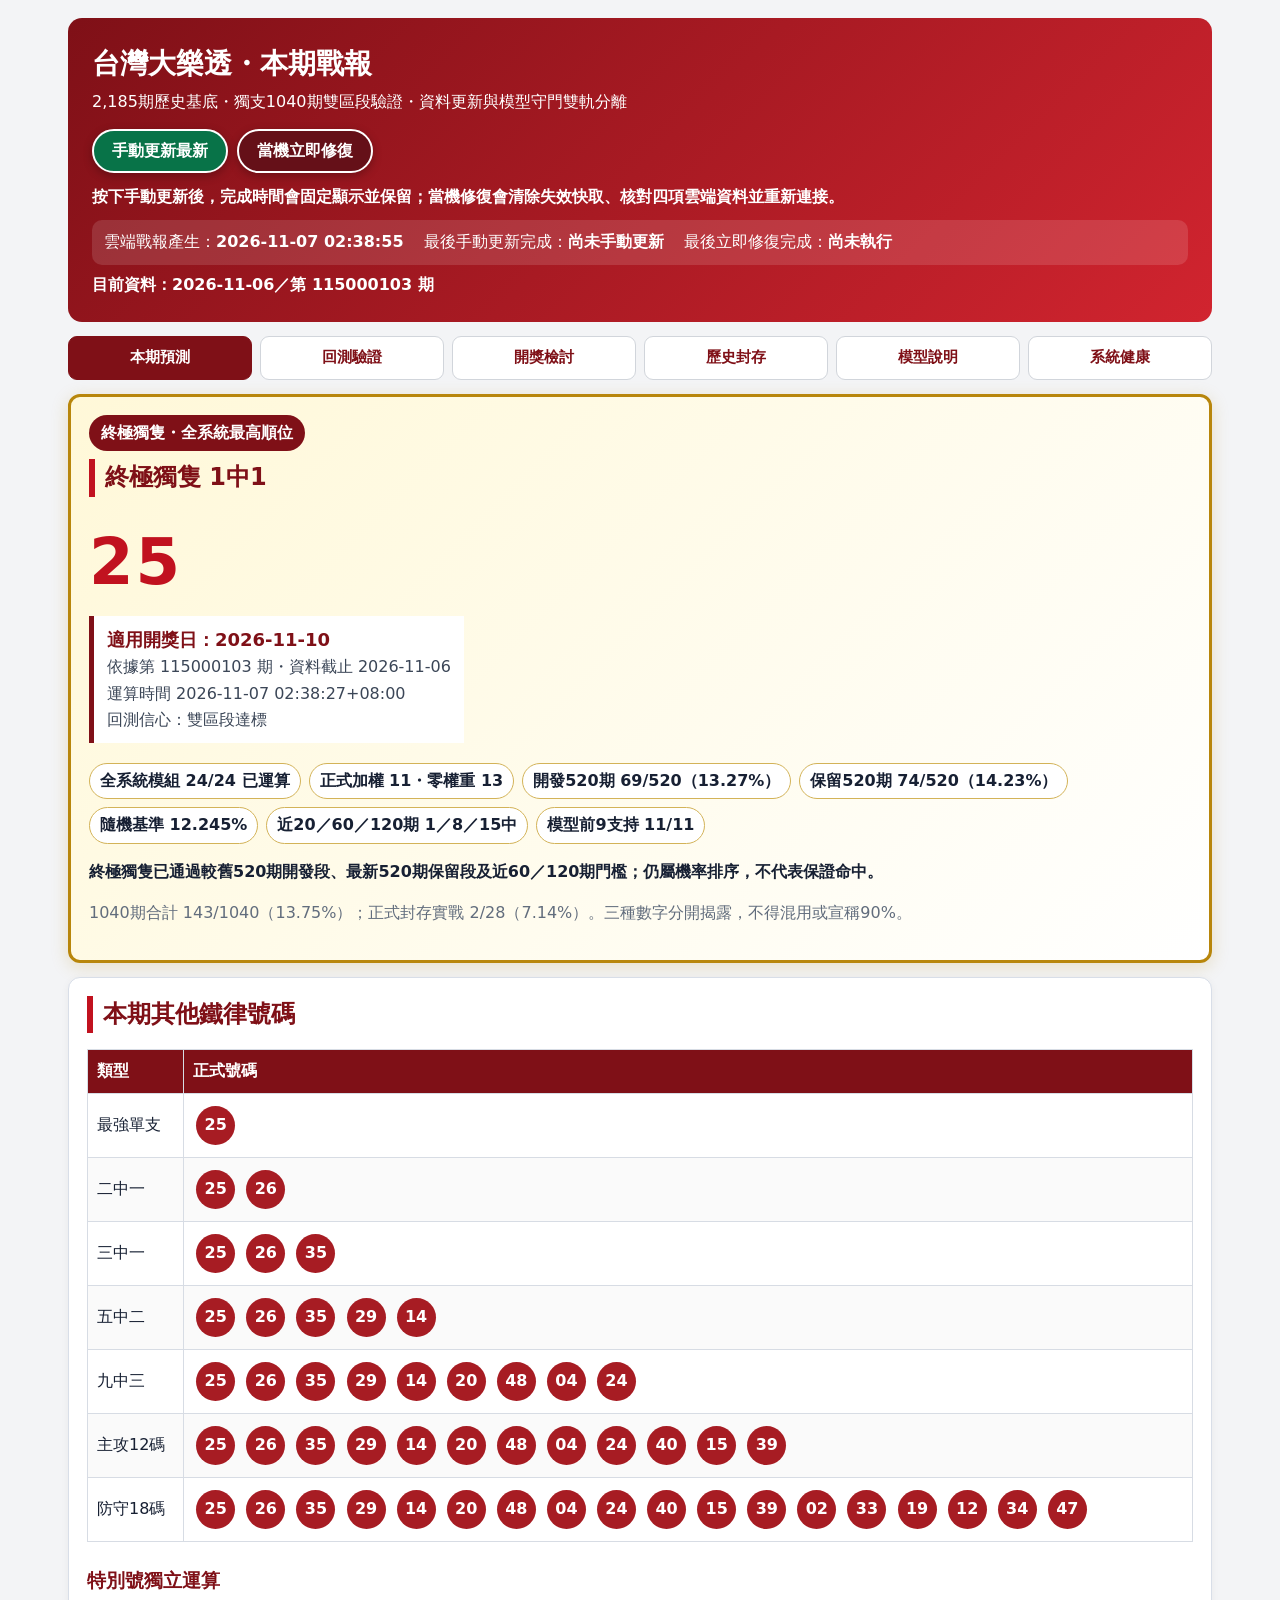
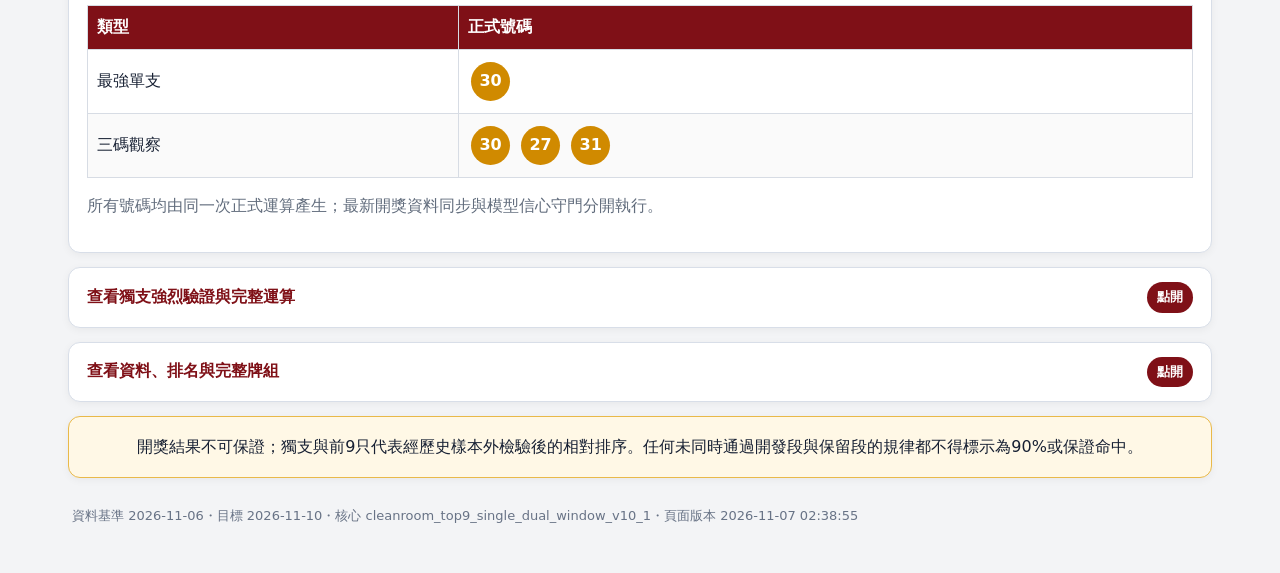
==== commit dfe23463: "大樂透新核心開獎後自動更新" ====
--- a/mobile_cloud/index.html
+++ b/mobile_cloud/index.html
@@ -1,29 +1,29 @@
 <!doctype html>
-<html lang="zh-Hant"><head><meta charset="utf-8"><meta name="viewport" content="width=device-width,initial-scale=1"><meta http-equiv="Cache-Control" content="no-cache, no-store, must-revalidate"><meta http-equiv="Pragma" content="no-cache"><meta http-equiv="Expires" content="0"><meta name="theme-color" content="#7f1017"><meta name="report-version" content="38e4e74b4d161081"><meta name="report-generated-at" content="2026-11-06T03:12:55+08:00"><link rel="manifest" href="manifest.webmanifest"><link rel="stylesheet" href="style.css"><title>台灣大樂透・本期戰報</title></head>
+<html lang="zh-Hant"><head><meta charset="utf-8"><meta name="viewport" content="width=device-width,initial-scale=1"><meta http-equiv="Cache-Control" content="no-cache, no-store, must-revalidate"><meta http-equiv="Pragma" content="no-cache"><meta http-equiv="Expires" content="0"><meta name="theme-color" content="#7f1017"><meta name="report-version" content="24fddded2e29ab81"><meta name="report-generated-at" content="2026-11-07T02:38:55+08:00"><link rel="manifest" href="manifest.webmanifest"><link rel="stylesheet" href="style.css"><title>台灣大樂透・本期戰報</title></head>
 <body><main>
-<header><h1>台灣大樂透・本期戰報</h1><div>2,184期歷史基底・獨支1040期雙區段驗證・資料更新與模型守門雙軌分離</div>
+<header><h1>台灣大樂透・本期戰報</h1><div>2,185期歷史基底・獨支1040期雙區段驗證・資料更新與模型守門雙軌分離</div>
 <div class="app-actions"><button type="button" id="manual-refresh" class="cloud-button update-button">手動更新最新</button><button type="button" id="emergency-repair" class="cloud-button repair-button">當機立即修復</button></div>
 <div class="cloud-control-note">按下手動更新後，完成時間會固定顯示並保留；當機修復會清除失效快取、核對四項雲端資料並重新連接。</div>
-<div class="update-times"><span>雲端戰報產生：<strong id="cloud-generated-time">2026-11-06 03:12:55</strong></span><span>最後手動更新完成：<strong id="last-manual-update" data-manual-time>尚未手動更新</strong></span><span>最後立即修復完成：<strong id="last-repair-time" data-repair-time>尚未執行</strong></span></div>
-<div id="cloud-action-status" class="cloud-action-status" role="status" aria-live="polite">目前資料：2026-11-03／第 115000102 期</div><a id="cloud-repair-center" class="repair-center" href="https://github.com/pingshen670822/taiwan-lotto649-ironlaw-cloud/actions/workflows/cloud-watchdog.yml" target="_blank" rel="noopener">開啟雲端修復中心</a></header>
+<div class="update-times"><span>雲端戰報產生：<strong id="cloud-generated-time">2026-11-07 02:38:55</strong></span><span>最後手動更新完成：<strong id="last-manual-update" data-manual-time>尚未手動更新</strong></span><span>最後立即修復完成：<strong id="last-repair-time" data-repair-time>尚未執行</strong></span></div>
+<div id="cloud-action-status" class="cloud-action-status" role="status" aria-live="polite">目前資料：2026-11-06／第 115000103 期</div><a id="cloud-repair-center" class="repair-center" href="https://github.com/pingshen670822/taiwan-lotto649-ironlaw-cloud/actions/workflows/cloud-watchdog.yml" target="_blank" rel="noopener">開啟雲端修復中心</a></header>
 <nav aria-label="戰報分類"><button type="button" data-tab="decision">本期預測</button><button type="button" data-tab="models">回測驗證</button><button type="button" data-tab="review">開獎檢討</button><button type="button" data-tab="monthly">歷史封存</button><button type="button" data-tab="verify">模型說明</button><button type="button" data-tab="iron">系統健康</button></nav>
 
 <section id="decision" class="tab active">
-<div class="band strong approved"><div class="badge">終極獨隻・全系統最高順位</div><h2>終極獨隻 1中1</h2><div class="number">35</div><div class="single-date"><b>適用開獎日：2026-11-06</b><br>依據第 115000102 期・資料截止 2026-11-03<br>運算時間 2026-11-06 03:11:56+08:00<br>回測信心：雙區段達標</div><div class="validation-seals"><span>全系統模組 24/24 已運算</span><span>正式加權 11・零權重 13</span><span>開發520期 69/520（13.27%）</span><span>保留520期 74/520（14.23%）</span><span>隨機基準 12.245%</span><span>近20／60／120期 1／8／15中</span><span>模型前9支持 7/11</span></div><p><b>終極獨隻已通過較舊520期開發段、最新520期保留段及近60／120期門檻；仍屬機率排序，不代表保證命中。</b></p><p class="note">1040期合計 143/1040（13.75%）；正式封存實戰 2/27（7.41%）。三種數字分開揭露，不得混用或宣稱90%。</p></div>
-<div class="band ironlaw-numbers"><h2>本期其他鐵律號碼</h2><div class="scroll"><table><thead><tr><th>類型</th><th>正式號碼</th></tr></thead><tbody><tr><td>最強單支</td><td><span class="ball ">35</span></td></tr><tr><td>二中一</td><td><span class="ball ">35</span> <span class="ball ">25</span></td></tr><tr><td>三中一</td><td><span class="ball ">35</span> <span class="ball ">25</span> <span class="ball ">26</span></td></tr><tr><td>五中二</td><td><span class="ball ">35</span> <span class="ball ">25</span> <span class="ball ">26</span> <span class="ball ">40</span> <span class="ball ">29</span></td></tr><tr><td>九中三</td><td><span class="ball ">35</span> <span class="ball ">25</span> <span class="ball ">26</span> <span class="ball ">40</span> <span class="ball ">29</span> <span class="ball ">33</span> <span class="ball ">02</span> <span class="ball ">12</span> <span class="ball ">15</span></td></tr><tr><td>主攻12碼</td><td><span class="ball ">35</span> <span class="ball ">25</span> <span class="ball ">26</span> <span class="ball ">40</span> <span class="ball ">29</span> <span class="ball ">33</span> <span class="ball ">02</span> <span class="ball ">12</span> <span class="ball ">15</span> <span class="ball ">24</span> <span class="ball ">39</span> <span class="ball ">04</span></td></tr><tr><td>防守18碼</td><td><span class="ball ">35</span> <span class="ball ">25</span> <span class="ball ">26</span> <span class="ball ">40</span> <span class="ball ">29</span> <span class="ball ">33</span> <span class="ball ">02</span> <span class="ball ">12</span> <span class="ball ">15</span> <span class="ball ">24</span> <span class="ball ">39</span> <span class="ball ">04</span> <span class="ball ">14</span> <span class="ball ">20</span> <span class="ball ">47</span> <span class="ball ">34</span> <span class="ball ">19</span> <span class="ball ">18</span></td></tr></tbody></table></div><h3>特別號獨立運算</h3><div class="scroll"><table><thead><tr><th>類型</th><th>正式號碼</th></tr></thead><tbody><tr><td>最強單支</td><td><span class="ball specialball">27</span></td></tr><tr><td>三碼觀察</td><td><span class="ball specialball">27</span> <span class="ball specialball">30</span> <span class="ball specialball">10</span></td></tr></tbody></table></div><p class="note">所有號碼均由同一次正式運算產生；最新開獎資料同步與模型信心守門分開執行。</p></div>
-<details class="report-details"><summary>查看獨支強烈驗證與完整運算</summary><div class="band"><h2>多項邏輯驗證</h2><div class="scroll"><table><thead><tr><th>檢查項目</th><th>結果</th></tr></thead><tbody><tr><td>獨支使用獨立1中1選擇器</td><td>通過</td></tr><tr><td>只用較舊520期選型，保留段不參與挑選</td><td>通過</td></tr><tr><td>全部已登錄模組完成本期運算</td><td>通過</td></tr><tr><td>未通過雙區段模組權重歸零</td><td>通過</td></tr><tr><td>開發520期與保留520期完整</td><td>通過</td></tr><tr><td>較舊520期開發段勝過隨機</td><td>通過</td></tr><tr><td>最新520期保留段勝過隨機</td><td>通過</td></tr><tr><td>禁止終極獨隻連續兩期使用同號</td><td>通過</td></tr><tr><td>近60期獨支命中率不低於隨機</td><td>通過</td></tr><tr><td>近120期獨支命中率不低於隨機</td><td>通過</td></tr><tr><td>至少半數模型列入前9</td><td>通過</td></tr><tr><td>至少三分之二模型列入前15</td><td>通過</td></tr><tr><td>未通過雙區段的軌跡候選全部排除</td><td>通過</td></tr><tr><td>正式發布守門通過</td><td>通過</td></tr><tr><td>禁止直接照抄上期開獎號</td><td>通過</td></tr></tbody></table></div></div><div class="band"><h2>全系統模組逐項運算</h2><p><b>全系統驗證後最高順位：35</b></p><p class="note">所有已登錄且可重現模組每日全部運算；核心模型依滾動成績受限加權，軌跡候選未同時通過兩個520期時權重固定為0，不准用未驗證模組拉高信心。</p><div class="scroll"><table><thead><tr><th>模組</th><th>類別</th><th>本期第一候選</th><th>最終權重</th><th>獨隻順位</th><th>狀態</th></tr></thead><tbody><tr><td>bayes_24</td><td>核心機率／順位模型</td><td><span class="ball ">14</span></td><td>7.39%</td><td>1</td><td>正式滾動加權</td></tr><tr><td>bayes_60</td><td>核心機率／順位模型</td><td><span class="ball ">04</span></td><td>8.79%</td><td>6</td><td>正式滾動加權</td></tr><tr><td>bayes_150</td><td>核心機率／順位模型</td><td><span class="ball ">25</span></td><td>10.70%</td><td>15</td><td>正式滾動加權</td></tr><tr><td>bayes_360</td><td>核心機率／順位模型</td><td><span class="ball ">25</span></td><td>15.99%</td><td>7</td><td>正式滾動加權</td></tr><tr><td>ewma_8</td><td>核心機率／順位模型</td><td><span class="ball ">25</span></td><td>4.67%</td><td>10</td><td>正式滾動加權</td></tr><tr><td>ewma_21</td><td>核心機率／順位模型</td><td><span class="ball ">25</span></td><td>8.35%</td><td>3</td><td>正式滾動加權</td></tr><tr><td>ewma_55</td><td>核心機率／順位模型</td><td><span class="ball ">25</span></td><td>7.30%</td><td>3</td><td>正式滾動加權</td></tr><tr><td>ewma_144</td><td>核心機率／順位模型</td><td><span class="ball ">25</span></td><td>16.71%</td><td>4</td><td>正式滾動加權</td></tr><tr><td>empirical_hazard</td><td>核心機率／順位模型</td><td><span class="ball ">05</span></td><td>4.61%</td><td>45</td><td>正式滾動加權</td></tr><tr><td>conditional_pair</td><td>核心機率／順位模型</td><td><span class="ball ">25</span></td><td>8.20%</td><td>17</td><td>正式滾動加權</td></tr><tr><td>regime_slope</td><td>核心機率／順位模型</td><td><span class="ball ">25</span></td><td>7.31%</td><td>1</td><td>正式滾動加權</td></tr><tr><td>frequency_60</td><td>軌跡／週期／拖牌候選</td><td><span class="ball ">04</span></td><td>0.00%</td><td>—</td><td>雙區段淘汰</td></tr><tr><td>frequency_240</td><td>軌跡／週期／拖牌候選</td><td><span class="ball ">25</span></td><td>0.00%</td><td>—</td><td>雙區段淘汰</td></tr><tr><td>weekday_cycle</td><td>軌跡／週期／拖牌候選</td><td><span class="ball ">41</span></td><td>0.00%</td><td>—</td><td>雙區段淘汰</td></tr><tr><td>transition_drag</td><td>軌跡／週期／拖牌候選</td><td><span class="ball ">26</span></td><td>0.00%</td><td>—</td><td>雙區段淘汰</td></tr><tr><td>two_step_drag</td><td>軌跡／週期／拖牌候選</td><td><span class="ball ">26</span></td><td>0.00%</td><td>—</td><td>雙區段淘汰</td></tr><tr><td>neighbor_track</td><td>軌跡／週期／拖牌候選</td><td><span class="ball ">29</span></td><td>0.00%</td><td>—</td><td>雙區段淘汰</td></tr><tr><td>interval_recurrence</td><td>軌跡／週期／拖牌候選</td><td><span class="ball ">25</span></td><td>0.00%</td><td>—</td><td>雙區段淘汰</td></tr><tr><td>cooccurrence_drag</td><td>軌跡／週期／拖牌候選</td><td><span class="ball ">30</span></td><td>0.00%</td><td>—</td><td>雙區段淘汰</td></tr><tr><td>multi_condition_equal</td><td>軌跡／週期／拖牌候選</td><td><span class="ball ">26</span></td><td>0.00%</td><td>—</td><td>雙區段淘汰</td></tr><tr><td>rolling_best_60</td><td>軌跡／週期／拖牌候選</td><td><span class="ball ">26</span></td><td>0.00%</td><td>—</td><td>雙區段淘汰</td></tr><tr><td>rolling_best_120</td><td>軌跡／週期／拖牌候選</td><td><span class="ball ">26</span></td><td>0.00%</td><td>—</td><td>雙區段淘汰</td></tr><tr><td>performance_vote_60</td><td>軌跡／週期／拖牌候選</td><td><span class="ball ">26</span></td><td>0.00%</td><td>—</td><td>雙區段淘汰</td></tr><tr><td>performance_vote_120</td><td>軌跡／週期／拖牌候選</td><td><span class="ball ">26</span></td><td>0.00%</td><td>—</td><td>雙區段淘汰</td></tr></tbody></table></div></div><div class="band"><h2>清楚分層推薦</h2><div class="grid"><div class="card primary"><div class="label">A級・唯一最強排序</div><div class="number-line"><span class="ball ">35</span></div></div><div class="card "><div class="label">B級・前三排序</div><div class="number-line"><span class="ball ">35</span> <span class="ball ">25</span> <span class="ball ">26</span></div></div><div class="card "><div class="label">C級・核心前九</div><div class="number-line"><span class="ball ">35</span> <span class="ball ">25</span> <span class="ball ">26</span> <span class="ball ">40</span> <span class="ball ">29</span> <span class="ball ">33</span> <span class="ball ">02</span> <span class="ball ">12</span> <span class="ball ">15</span></div></div><div class="card "><div class="label">D級・次高防守</div><div class="number-line"><span class="ball ">24</span> <span class="ball ">39</span> <span class="ball ">04</span> <span class="ball ">14</span> <span class="ball ">20</span> <span class="ball ">47</span> <span class="ball ">34</span> <span class="ball ">19</span> <span class="ball ">18</span></div></div><div class="card low"><div class="label">E級・低機率暫避</div><div class="number-line"><span class="ball avoid">01</span> <span class="ball avoid">07</span> <span class="ball avoid">09</span> <span class="ball avoid">17</span> <span class="ball avoid">28</span> <span class="ball avoid">31</span> <span class="ball avoid">32</span> <span class="ball avoid">42</span> <span class="ball avoid">44</span> <span class="ball avoid">46</span></div></div></div></div></details>
-<details class="report-details"><summary>查看資料、排名與完整牌組</summary><div class="band"><h2>本期資料</h2><div class="grid"><div class="card"><div class="label">預測目標日</div><div class="value">2026-11-06</div></div><div class="card"><div class="label">歷史資料截止日</div><div class="value">2026-11-03</div></div><div class="card"><div class="label">依據期別</div><div class="value">第 115000102 期</div></div><div class="card"><div class="label">使用歷史期數</div><div class="value">2,184期</div></div><div class="card"><div class="label">戰報產生時間</div><div class="value">2026-11-06 03:12:55</div></div></div></div><div class="band"><h2>內部前18名診斷</h2><p class="note">此表為運算順位與校準值，不代表中獎保證。</p><div class="scroll"><table><thead><tr><th>順位</th><th>號碼</th><th>校準機率</th></tr></thead><tbody><tr><td>1</td><td><span class="ball sub">35</span></td><td>12.691%</td></tr><tr><td>2</td><td><span class="ball sub">25</span></td><td>13.181%</td></tr><tr><td>3</td><td><span class="ball sub">26</span></td><td>12.720%</td></tr><tr><td>4</td><td><span class="ball sub">40</span></td><td>12.710%</td></tr><tr><td>5</td><td><span class="ball sub">29</span></td><td>12.661%</td></tr><tr><td>6</td><td><span class="ball sub">33</span></td><td>12.629%</td></tr><tr><td>7</td><td><span class="ball sub">02</span></td><td>12.609%</td></tr><tr><td>8</td><td><span class="ball sub">12</span></td><td>12.598%</td></tr><tr><td>9</td><td><span class="ball sub">15</span></td><td>12.580%</td></tr><tr><td>10</td><td><span class="ball sub">24</span></td><td>12.536%</td></tr><tr><td>11</td><td><span class="ball sub">39</span></td><td>12.522%</td></tr><tr><td>12</td><td><span class="ball sub">04</span></td><td>12.511%</td></tr><tr><td>13</td><td><span class="ball sub">14</span></td><td>12.496%</td></tr><tr><td>14</td><td><span class="ball sub">20</span></td><td>12.494%</td></tr><tr><td>15</td><td><span class="ball sub">47</span></td><td>12.482%</td></tr><tr><td>16</td><td><span class="ball sub">34</span></td><td>12.476%</td></tr><tr><td>17</td><td><span class="ball sub">19</span></td><td>12.421%</td></tr><tr><td>18</td><td><span class="ball sub">18</span></td><td>12.363%</td></tr></tbody></table></div></div><div class="band"><h2>八組結構平衡建議</h2><div class="grid"><div class="card"><div class="label">第1組</div><div class="number-line"><span class="ball ">02</span> <span class="ball ">12</span> <span class="ball ">25</span> <span class="ball ">26</span> <span class="ball ">35</span> <span class="ball ">40</span></div></div><div class="card"><div class="label">第2組</div><div class="number-line"><span class="ball ">02</span> <span class="ball ">15</span> <span class="ball ">25</span> <span class="ball ">26</span> <span class="ball ">29</span> <span class="ball ">40</span></div></div><div class="card"><div class="label">第3組</div><div class="number-line"><span class="ball ">12</span> <span class="ball ">15</span> <span class="ball ">25</span> <span class="ball ">26</span> <span class="ball ">29</span> <span class="ball ">35</span></div></div><div class="card"><div class="label">第4組</div><div class="number-line"><span class="ball ">12</span> <span class="ball ">15</span> <span class="ball ">25</span> <span class="ball ">26</span> <span class="ball ">33</span> <span class="ball ">40</span></div></div><div class="card"><div class="label">第5組</div><div class="number-line"><span class="ball ">15</span> <span class="ball ">24</span> <span class="ball ">25</span> <span class="ball ">26</span> <span class="ball ">35</span> <span class="ball ">40</span></div></div><div class="card"><div class="label">第6組</div><div class="number-line"><span class="ball ">02</span> <span class="ball ">15</span> <span class="ball ">25</span> <span class="ball ">26</span> <span class="ball ">33</span> <span class="ball ">35</span></div></div><div class="card"><div class="label">第7組</div><div class="number-line"><span class="ball ">02</span> <span class="ball ">12</span> <span class="ball ">25</span> <span class="ball ">26</span> <span class="ball ">29</span> <span class="ball ">33</span></div></div><div class="card"><div class="label">第8組</div><div class="number-line"><span class="ball ">02</span> <span class="ball ">24</span> <span class="ball ">25</span> <span class="ball ">29</span> <span class="ball ">35</span> <span class="ball ">40</span></div></div></div></div><div class="band warning"><h2>下期低機率暫避</h2><p class="note">只做風險排序，不代表絕對不開；與主攻牌完全分離。</p><div class="grid"><div class="card low"><div class="label">五不中</div><div class="number-line"><span class="ball avoid">07</span> <span class="ball avoid">17</span> <span class="ball avoid">31</span> <span class="ball avoid">42</span> <span class="ball avoid">44</span></div></div><div class="card low"><div class="label">十不中</div><div class="number-line"><span class="ball avoid">01</span> <span class="ball avoid">07</span> <span class="ball avoid">09</span> <span class="ball avoid">17</span> <span class="ball avoid">28</span> <span class="ball avoid">31</span> <span class="ball avoid">32</span> <span class="ball avoid">42</span> <span class="ball avoid">44</span> <span class="ball avoid">46</span></div></div><div class="card low"><div class="label">十五不中</div><div class="number-line"><span class="ball avoid">01</span> <span class="ball avoid">07</span> <span class="ball avoid">09</span> <span class="ball avoid">10</span> <span class="ball avoid">17</span> <span class="ball avoid">21</span> <span class="ball avoid">27</span> <span class="ball avoid">28</span> <span class="ball avoid">31</span> <span class="ball avoid">32</span> <span class="ball avoid">37</span> <span class="ball avoid">42</span> <span class="ball avoid">44</span> <span class="ball avoid">45</span> <span class="ball avoid">46</span></div></div></div></div></details>
+<div class="band strong approved"><div class="badge">終極獨隻・全系統最高順位</div><h2>終極獨隻 1中1</h2><div class="number">25</div><div class="single-date"><b>適用開獎日：2026-11-10</b><br>依據第 115000103 期・資料截止 2026-11-06<br>運算時間 2026-11-07 02:38:27+08:00<br>回測信心：雙區段達標</div><div class="validation-seals"><span>全系統模組 24/24 已運算</span><span>正式加權 11・零權重 13</span><span>開發520期 69/520（13.27%）</span><span>保留520期 74/520（14.23%）</span><span>隨機基準 12.245%</span><span>近20／60／120期 1／8／15中</span><span>模型前9支持 11/11</span></div><p><b>終極獨隻已通過較舊520期開發段、最新520期保留段及近60／120期門檻；仍屬機率排序，不代表保證命中。</b></p><p class="note">1040期合計 143/1040（13.75%）；正式封存實戰 2/28（7.14%）。三種數字分開揭露，不得混用或宣稱90%。</p></div>
+<div class="band ironlaw-numbers"><h2>本期其他鐵律號碼</h2><div class="scroll"><table><thead><tr><th>類型</th><th>正式號碼</th></tr></thead><tbody><tr><td>最強單支</td><td><span class="ball ">25</span></td></tr><tr><td>二中一</td><td><span class="ball ">25</span> <span class="ball ">26</span></td></tr><tr><td>三中一</td><td><span class="ball ">25</span> <span class="ball ">26</span> <span class="ball ">35</span></td></tr><tr><td>五中二</td><td><span class="ball ">25</span> <span class="ball ">26</span> <span class="ball ">35</span> <span class="ball ">29</span> <span class="ball ">14</span></td></tr><tr><td>九中三</td><td><span class="ball ">25</span> <span class="ball ">26</span> <span class="ball ">35</span> <span class="ball ">29</span> <span class="ball ">14</span> <span class="ball ">20</span> <span class="ball ">48</span> <span class="ball ">04</span> <span class="ball ">24</span></td></tr><tr><td>主攻12碼</td><td><span class="ball ">25</span> <span class="ball ">26</span> <span class="ball ">35</span> <span class="ball ">29</span> <span class="ball ">14</span> <span class="ball ">20</span> <span class="ball ">48</span> <span class="ball ">04</span> <span class="ball ">24</span> <span class="ball ">40</span> <span class="ball ">15</span> <span class="ball ">39</span></td></tr><tr><td>防守18碼</td><td><span class="ball ">25</span> <span class="ball ">26</span> <span class="ball ">35</span> <span class="ball ">29</span> <span class="ball ">14</span> <span class="ball ">20</span> <span class="ball ">48</span> <span class="ball ">04</span> <span class="ball ">24</span> <span class="ball ">40</span> <span class="ball ">15</span> <span class="ball ">39</span> <span class="ball ">02</span> <span class="ball ">33</span> <span class="ball ">19</span> <span class="ball ">12</span> <span class="ball ">34</span> <span class="ball ">47</span></td></tr></tbody></table></div><h3>特別號獨立運算</h3><div class="scroll"><table><thead><tr><th>類型</th><th>正式號碼</th></tr></thead><tbody><tr><td>最強單支</td><td><span class="ball specialball">30</span></td></tr><tr><td>三碼觀察</td><td><span class="ball specialball">30</span> <span class="ball specialball">27</span> <span class="ball specialball">31</span></td></tr></tbody></table></div><p class="note">所有號碼均由同一次正式運算產生；最新開獎資料同步與模型信心守門分開執行。</p></div>
+<details class="report-details"><summary>查看獨支強烈驗證與完整運算</summary><div class="band"><h2>多項邏輯驗證</h2><div class="scroll"><table><thead><tr><th>檢查項目</th><th>結果</th></tr></thead><tbody><tr><td>獨支使用獨立1中1選擇器</td><td>通過</td></tr><tr><td>只用較舊520期選型，保留段不參與挑選</td><td>通過</td></tr><tr><td>全部已登錄模組完成本期運算</td><td>通過</td></tr><tr><td>未通過雙區段模組權重歸零</td><td>通過</td></tr><tr><td>開發520期與保留520期完整</td><td>通過</td></tr><tr><td>較舊520期開發段勝過隨機</td><td>通過</td></tr><tr><td>最新520期保留段勝過隨機</td><td>通過</td></tr><tr><td>禁止終極獨隻連續兩期使用同號</td><td>通過</td></tr><tr><td>近60期獨支命中率不低於隨機</td><td>通過</td></tr><tr><td>近120期獨支命中率不低於隨機</td><td>通過</td></tr><tr><td>至少半數模型列入前9</td><td>通過</td></tr><tr><td>至少三分之二模型列入前15</td><td>通過</td></tr><tr><td>未通過雙區段的軌跡候選全部排除</td><td>通過</td></tr><tr><td>正式發布守門通過</td><td>通過</td></tr><tr><td>禁止直接照抄上期開獎號</td><td>通過</td></tr></tbody></table></div></div><div class="band"><h2>全系統模組逐項運算</h2><p><b>全系統驗證後最高順位：25</b></p><p class="note">所有已登錄且可重現模組每日全部運算；核心模型依滾動成績受限加權，軌跡候選未同時通過兩個520期時權重固定為0，不准用未驗證模組拉高信心。</p><div class="scroll"><table><thead><tr><th>模組</th><th>類別</th><th>本期第一候選</th><th>最終權重</th><th>獨隻順位</th><th>狀態</th></tr></thead><tbody><tr><td>bayes_24</td><td>核心機率／順位模型</td><td><span class="ball ">14</span></td><td>8.14%</td><td>6</td><td>正式滾動加權</td></tr><tr><td>bayes_60</td><td>核心機率／順位模型</td><td><span class="ball ">25</span></td><td>8.73%</td><td>2</td><td>正式滾動加權</td></tr><tr><td>bayes_150</td><td>核心機率／順位模型</td><td><span class="ball ">25</span></td><td>8.92%</td><td>1</td><td>正式滾動加權</td></tr><tr><td>bayes_360</td><td>核心機率／順位模型</td><td><span class="ball ">25</span></td><td>16.09%</td><td>1</td><td>正式滾動加權</td></tr><tr><td>ewma_8</td><td>核心機率／順位模型</td><td><span class="ball ">25</span></td><td>4.12%</td><td>1</td><td>正式滾動加權</td></tr><tr><td>ewma_21</td><td>核心機率／順位模型</td><td><span class="ball ">25</span></td><td>9.13%</td><td>1</td><td>正式滾動加權</td></tr><tr><td>ewma_55</td><td>核心機率／順位模型</td><td><span class="ball ">25</span></td><td>8.08%</td><td>1</td><td>正式滾動加權</td></tr><tr><td>ewma_144</td><td>核心機率／順位模型</td><td><span class="ball ">25</span></td><td>17.19%</td><td>1</td><td>正式滾動加權</td></tr><tr><td>empirical_hazard</td><td>核心機率／順位模型</td><td><span class="ball ">34</span></td><td>5.02%</td><td>5</td><td>正式滾動加權</td></tr><tr><td>conditional_pair</td><td>核心機率／順位模型</td><td><span class="ball ">25</span></td><td>6.50%</td><td>1</td><td>正式滾動加權</td></tr><tr><td>regime_slope</td><td>核心機率／順位模型</td><td><span class="ball ">25</span></td><td>8.09%</td><td>2</td><td>正式滾動加權</td></tr><tr><td>frequency_60</td><td>軌跡／週期／拖牌候選</td><td><span class="ball ">04</span></td><td>0.00%</td><td>—</td><td>雙區段淘汰</td></tr><tr><td>frequency_240</td><td>軌跡／週期／拖牌候選</td><td><span class="ball ">25</span></td><td>0.00%</td><td>—</td><td>雙區段淘汰</td></tr><tr><td>weekday_cycle</td><td>軌跡／週期／拖牌候選</td><td><span class="ball ">15</span></td><td>0.00%</td><td>—</td><td>雙區段淘汰</td></tr><tr><td>transition_drag</td><td>軌跡／週期／拖牌候選</td><td><span class="ball ">26</span></td><td>0.00%</td><td>—</td><td>雙區段淘汰</td></tr><tr><td>two_step_drag</td><td>軌跡／週期／拖牌候選</td><td><span class="ball ">26</span></td><td>0.00%</td><td>—</td><td>雙區段淘汰</td></tr><tr><td>neighbor_track</td><td>軌跡／週期／拖牌候選</td><td><span class="ball ">25</span></td><td>0.00%</td><td>—</td><td>雙區段淘汰</td></tr><tr><td>interval_recurrence</td><td>軌跡／週期／拖牌候選</td><td><span class="ball ">02</span></td><td>0.00%</td><td>—</td><td>雙區段淘汰</td></tr><tr><td>cooccurrence_drag</td><td>軌跡／週期／拖牌候選</td><td><span class="ball ">29</span></td><td>0.00%</td><td>—</td><td>雙區段淘汰</td></tr><tr><td>multi_condition_equal</td><td>軌跡／週期／拖牌候選</td><td><span class="ball ">25</span></td><td>0.00%</td><td>—</td><td>雙區段淘汰</td></tr><tr><td>rolling_best_60</td><td>軌跡／週期／拖牌候選</td><td><span class="ball ">25</span></td><td>0.00%</td><td>—</td><td>雙區段淘汰</td></tr><tr><td>rolling_best_120</td><td>軌跡／週期／拖牌候選</td><td><span class="ball ">25</span></td><td>0.00%</td><td>—</td><td>雙區段淘汰</td></tr><tr><td>performance_vote_60</td><td>軌跡／週期／拖牌候選</td><td><span class="ball ">25</span></td><td>0.00%</td><td>—</td><td>雙區段淘汰</td></tr><tr><td>performance_vote_120</td><td>軌跡／週期／拖牌候選</td><td><span class="ball ">25</span></td><td>0.00%</td><td>—</td><td>雙區段淘汰</td></tr></tbody></table></div></div><div class="band"><h2>清楚分層推薦</h2><div class="grid"><div class="card primary"><div class="label">A級・唯一最強排序</div><div class="number-line"><span class="ball ">25</span></div></div><div class="card "><div class="label">B級・前三排序</div><div class="number-line"><span class="ball ">25</span> <span class="ball ">26</span> <span class="ball ">35</span></div></div><div class="card "><div class="label">C級・核心前九</div><div class="number-line"><span class="ball ">25</span> <span class="ball ">26</span> <span class="ball ">35</span> <span class="ball ">29</span> <span class="ball ">14</span> <span class="ball ">20</span> <span class="ball ">48</span> <span class="ball ">04</span> <span class="ball ">24</span></div></div><div class="card "><div class="label">D級・次高防守</div><div class="number-line"><span class="ball ">40</span> <span class="ball ">15</span> <span class="ball ">39</span> <span class="ball ">02</span> <span class="ball ">33</span> <span class="ball ">19</span> <span class="ball ">12</span> <span class="ball ">34</span> <span class="ball ">47</span></div></div><div class="card low"><div class="label">E級・低機率暫避</div><div class="number-line"><span class="ball avoid">01</span> <span class="ball avoid">07</span> <span class="ball avoid">17</span> <span class="ball avoid">28</span> <span class="ball avoid">31</span> <span class="ball avoid">37</span> <span class="ball avoid">42</span> <span class="ball avoid">44</span> <span class="ball avoid">45</span> <span class="ball avoid">46</span></div></div></div></div></details>
+<details class="report-details"><summary>查看資料、排名與完整牌組</summary><div class="band"><h2>本期資料</h2><div class="grid"><div class="card"><div class="label">預測目標日</div><div class="value">2026-11-10</div></div><div class="card"><div class="label">歷史資料截止日</div><div class="value">2026-11-06</div></div><div class="card"><div class="label">依據期別</div><div class="value">第 115000103 期</div></div><div class="card"><div class="label">使用歷史期數</div><div class="value">2,185期</div></div><div class="card"><div class="label">戰報產生時間</div><div class="value">2026-11-07 02:38:55</div></div></div></div><div class="band"><h2>內部前18名診斷</h2><p class="note">此表為運算順位與校準值，不代表中獎保證。</p><div class="scroll"><table><thead><tr><th>順位</th><th>號碼</th><th>校準機率</th></tr></thead><tbody><tr><td>1</td><td><span class="ball sub">25</span></td><td>13.142%</td></tr><tr><td>2</td><td><span class="ball sub">26</span></td><td>12.929%</td></tr><tr><td>3</td><td><span class="ball sub">35</span></td><td>12.722%</td></tr><tr><td>4</td><td><span class="ball sub">29</span></td><td>12.644%</td></tr><tr><td>5</td><td><span class="ball sub">14</span></td><td>12.637%</td></tr><tr><td>6</td><td><span class="ball sub">20</span></td><td>12.609%</td></tr><tr><td>7</td><td><span class="ball sub">48</span></td><td>12.598%</td></tr><tr><td>8</td><td><span class="ball sub">04</span></td><td>12.588%</td></tr><tr><td>9</td><td><span class="ball sub">24</span></td><td>12.494%</td></tr><tr><td>10</td><td><span class="ball sub">40</span></td><td>12.492%</td></tr><tr><td>11</td><td><span class="ball sub">15</span></td><td>12.472%</td></tr><tr><td>12</td><td><span class="ball sub">39</span></td><td>12.465%</td></tr><tr><td>13</td><td><span class="ball sub">02</span></td><td>12.459%</td></tr><tr><td>14</td><td><span class="ball sub">33</span></td><td>12.457%</td></tr><tr><td>15</td><td><span class="ball sub">19</span></td><td>12.444%</td></tr><tr><td>16</td><td><span class="ball sub">12</span></td><td>12.439%</td></tr><tr><td>17</td><td><span class="ball sub">34</span></td><td>12.426%</td></tr><tr><td>18</td><td><span class="ball sub">47</span></td><td>12.420%</td></tr></tbody></table></div></div><div class="band"><h2>八組結構平衡建議</h2><div class="grid"><div class="card"><div class="label">第1組</div><div class="number-line"><span class="ball ">14</span> <span class="ball ">20</span> <span class="ball ">25</span> <span class="ball ">26</span> <span class="ball ">29</span> <span class="ball ">35</span></div></div><div class="card"><div class="label">第2組</div><div class="number-line"><span class="ball ">04</span> <span class="ball ">14</span> <span class="ball ">25</span> <span class="ball ">26</span> <span class="ball ">35</span> <span class="ball ">48</span></div></div><div class="card"><div class="label">第3組</div><div class="number-line"><span class="ball ">04</span> <span class="ball ">20</span> <span class="ball ">25</span> <span class="ball ">26</span> <span class="ball ">29</span> <span class="ball ">48</span></div></div><div class="card"><div class="label">第4組</div><div class="number-line"><span class="ball ">04</span> <span class="ball ">15</span> <span class="ball ">25</span> <span class="ball ">26</span> <span class="ball ">29</span> <span class="ball ">35</span></div></div><div class="card"><div class="label">第5組</div><div class="number-line"><span class="ball ">20</span> <span class="ball ">24</span> <span class="ball ">25</span> <span class="ball ">26</span> <span class="ball ">35</span> <span class="ball ">48</span></div></div><div class="card"><div class="label">第6組</div><div class="number-line"><span class="ball ">04</span> <span class="ball ">20</span> <span class="ball ">25</span> <span class="ball ">26</span> <span class="ball ">35</span> <span class="ball ">40</span></div></div><div class="card"><div class="label">第7組</div><div class="number-line"><span class="ball ">04</span> <span class="ball ">14</span> <span class="ball ">25</span> <span class="ball ">26</span> <span class="ball ">29</span> <span class="ball ">40</span></div></div><div class="card"><div class="label">第8組</div><div class="number-line"><span class="ball ">14</span> <span class="ball ">15</span> <span class="ball ">25</span> <span class="ball ">26</span> <span class="ball ">29</span> <span class="ball ">48</span></div></div></div></div><div class="band warning"><h2>下期低機率暫避</h2><p class="note">只做風險排序，不代表絕對不開；與主攻牌完全分離。</p><div class="grid"><div class="card low"><div class="label">五不中</div><div class="number-line"><span class="ball avoid">07</span> <span class="ball avoid">17</span> <span class="ball avoid">31</span> <span class="ball avoid">42</span> <span class="ball avoid">44</span></div></div><div class="card low"><div class="label">十不中</div><div class="number-line"><span class="ball avoid">01</span> <span class="ball avoid">07</span> <span class="ball avoid">17</span> <span class="ball avoid">28</span> <span class="ball avoid">31</span> <span class="ball avoid">37</span> <span class="ball avoid">42</span> <span class="ball avoid">44</span> <span class="ball avoid">45</span> <span class="ball avoid">46</span></div></div><div class="card low"><div class="label">十五不中</div><div class="number-line"><span class="ball avoid">01</span> <span class="ball avoid">07</span> <span class="ball avoid">10</span> <span class="ball avoid">17</span> <span class="ball avoid">21</span> <span class="ball avoid">22</span> <span class="ball avoid">27</span> <span class="ball avoid">28</span> <span class="ball avoid">30</span> <span class="ball avoid">31</span> <span class="ball avoid">37</span> <span class="ball avoid">42</span> <span class="ball avoid">44</span> <span class="ball avoid">45</span> <span class="ball avoid">46</span></div></div></div></div></details>
 </section>
 
-<section id="models" class="tab"><div class="band"><h2>獨立1中1與前9碼走步回測</h2><div class="grid"><div class="card primary"><div class="label">獨支較舊520期開發段</div><div class="value">69/520（13.27%）</div><div class="note">必須勝過隨機 12.245%</div></div><div class="card primary"><div class="label">獨支最新520期保留段</div><div class="value">74/520（14.23%）</div><div class="note">禁止只挑這段漂亮數字</div></div><div class="card"><div class="label">獨支近20／60／120期</div><div class="value">1／8／15中</div><div class="note">只使用各期開獎前資料</div></div><div class="card"><div class="label">前9碼1040期平均命中</div><div class="value">1.125</div><div class="note">隨機基準 1.102</div></div><div class="card"><div class="label">最近20期前9平均命中</div><div class="value">1.0</div><div class="note">短期表現獨立監控</div></div><div class="card"><div class="label">第10–15名平均外溢</div><div class="value">0.7135</div><div class="note">外溢不算前9成功</div></div></div></div><div class="band"><h2>軌跡、週期與拖牌雙區段稽核</h2><p><b>沒有任何受測軌跡、週期或拖牌方法同時通過兩段驗證</b></p><p class="note">准入規則：較舊520期與最新520期必須同時高於6/49（12.2449%）；只在近期漂亮的一律淘汰。</p><div class="scroll"><table><thead><tr><th>受測規則</th><th>開發520期</th><th>保留520期</th><th>近20／60／120中</th><th>下期候選</th><th>結果</th></tr></thead><tbody><tr><td>60期頻率</td><td>60/520（11.54%）</td><td>67/520（12.88%）</td><td>1／7／12</td><td>4</td><td>淘汰</td></tr><tr><td>240期頻率</td><td>58/520（11.15%）</td><td>63/520（12.12%）</td><td>4／12／20</td><td>25</td><td>淘汰</td></tr><tr><td>開獎星期週期</td><td>64/520（12.31%）</td><td>51/520（9.81%）</td><td>1／3／9</td><td>41</td><td>淘汰</td></tr><tr><td>一階拖牌</td><td>56/520（10.77%）</td><td>68/520（13.08%）</td><td>2／12／18</td><td>26</td><td>淘汰</td></tr><tr><td>二階拖牌</td><td>57/520（10.96%）</td><td>53/520（10.19%）</td><td>1／6／12</td><td>26</td><td>淘汰</td></tr><tr><td>鄰號軌跡</td><td>56/520（10.77%）</td><td>60/520（11.54%）</td><td>3／10／15</td><td>29</td><td>淘汰</td></tr><tr><td>間隔復現</td><td>67/520（12.88%）</td><td>54/520（10.38%）</td><td>3／5／14</td><td>25</td><td>淘汰</td></tr><tr><td>共現拖牌</td><td>58/520（11.15%）</td><td>65/520（12.50%）</td><td>5／12／20</td><td>30</td><td>淘汰</td></tr><tr><td>多條件等權</td><td>58/520（11.15%）</td><td>72/520（13.85%）</td><td>2／13／23</td><td>26</td><td>淘汰</td></tr><tr><td>近60期最佳規則切換</td><td>61/520（11.73%）</td><td>60/520（11.54%）</td><td>2／8／14</td><td>26</td><td>淘汰</td></tr><tr><td>近120期最佳規則切換</td><td>53/520（10.19%）</td><td>63/520（12.12%）</td><td>2／10／15</td><td>26</td><td>淘汰</td></tr><tr><td>近60期績效投票</td><td>59/520（11.35%）</td><td>62/520（11.92%）</td><td>2／9／19</td><td>26</td><td>淘汰</td></tr><tr><td>近120期績效投票</td><td>54/520（10.38%）</td><td>64/520（12.31%）</td><td>2／11／19</td><td>26</td><td>淘汰</td></tr></tbody></table></div></div><div class="band"><h2>第10名後問題專項檢測</h2><article class="pack"><div class="pack-title">本期前9精準壓縮</div><p>升入 <span class="ball ">33</span> <span class="ball ">02</span> <span class="ball ">12</span>　撤出 <span class="ball avoid">39</span> <span class="ball avoid">04</span> <span class="ball avoid">14</span></p><small>固定邊界4席；上期號在前9最多3席</small></article><div class="scroll"><table><thead><tr><th>開獎日</th><th>前9命中</th><th>第10–15名外溢</th><th>六顆實開順位</th><th>撤換數</th><th>升入前9</th><th>撤出前9</th></tr></thead><tbody><tr><td>2026-10-02</td><td>2</td><td>0</td><td>3、7、16、18、20、36</td><td>4</td><td><span class="ball ">19</span> <span class="ball ">14</span> <span class="ball ">33</span> <span class="ball ">02</span></td><td><span class="ball avoid">18</span> <span class="ball avoid">29</span> <span class="ball avoid">13</span> <span class="ball avoid">24</span></td></tr><tr><td>2026-10-06</td><td>0</td><td>2</td><td>10、13、18、26、29、44</td><td>4</td><td><span class="ball ">47</span> <span class="ball ">19</span> <span class="ball ">24</span></td><td><span class="ball avoid">18</span> <span class="ball avoid">29</span> <span class="ball avoid">20</span></td></tr><tr><td>2026-10-09</td><td>0</td><td>1</td><td>10、28、30、38、42、47</td><td>4</td><td><span class="ball ">29</span> <span class="ball ">47</span> <span class="ball ">39</span> <span class="ball ">06</span></td><td><span class="ball avoid">25</span> <span class="ball avoid">15</span> <span class="ball avoid">04</span> <span class="ball avoid">18</span></td></tr><tr><td>2026-10-13</td><td>2</td><td>0</td><td>3、9、17、19、25、49</td><td>4</td><td><span class="ball ">18</span> <span class="ball ">39</span> <span class="ball ">19</span> <span class="ball ">47</span></td><td><span class="ball avoid">12</span> <span class="ball avoid">14</span> <span class="ball avoid">04</span> <span class="ball avoid">29</span></td></tr><tr><td>2026-10-16</td><td>1</td><td>0</td><td>5、20、25、30、32、36</td><td>4</td><td><span class="ball ">04</span> <span class="ball ">36</span> <span class="ball ">18</span> <span class="ball ">29</span></td><td><span class="ball avoid">47</span> <span class="ball avoid">12</span> <span class="ball avoid">20</span> <span class="ball avoid">03</span></td></tr><tr><td>2026-10-20</td><td>0</td><td>0</td><td>18、20、23、27、28、38</td><td>4</td><td><span class="ball ">18</span> <span class="ball ">03</span> <span class="ball ">29</span> <span class="ball ">04</span></td><td><span class="ball avoid">14</span> <span class="ball avoid">47</span> <span class="ball avoid">20</span> <span class="ball avoid">06</span></td></tr><tr><td>2026-10-23</td><td>1</td><td>1</td><td>7、10、35、40、42、45</td><td>4</td><td><span class="ball ">20</span> <span class="ball ">33</span> <span class="ball ">14</span> <span class="ball ">29</span></td><td><span class="ball avoid">40</span> <span class="ball avoid">12</span> <span class="ball avoid">06</span> <span class="ball avoid">47</span></td></tr><tr><td>2026-10-27</td><td>1</td><td>0</td><td>6、31、32、33、35、36</td><td>4</td><td><span class="ball ">14</span> <span class="ball ">47</span> <span class="ball ">02</span> <span class="ball ">06</span></td><td><span class="ball avoid">15</span> <span class="ball avoid">20</span> <span class="ball avoid">19</span> <span class="ball avoid">12</span></td></tr><tr><td>2026-10-30</td><td>1</td><td>1</td><td>4、14、21、39、40、44</td><td>4</td><td><span class="ball ">20</span> <span class="ball ">47</span> <span class="ball ">16</span> <span class="ball ">06</span></td><td><span class="ball avoid">33</span> <span class="ball avoid">15</span> <span class="ball avoid">12</span> <span class="ball avoid">19</span></td></tr><tr><td>2026-11-03</td><td>1</td><td>0</td><td>1、16、18、20、29、40</td><td>4</td><td><span class="ball ">20</span> <span class="ball ">12</span> <span class="ball ">19</span> <span class="ball ">47</span></td><td><span class="ball avoid">15</span> <span class="ball avoid">04</span> <span class="ball avoid">33</span> <span class="ball avoid">34</span></td></tr></tbody></table></div></div><details class="report-details"><summary>查看逐模組錯誤檢討與滾動調整</summary><div class="band"><h2>前9碼三層滾動權重</h2><div class="scroll"><table><thead><tr><th>模型</th><th>最終權重</th><th>近20前9命中</th><th>近60前9命中</th><th>近120前9命中</th><th>近20外溢</th><th>連續零命中</th><th>對數損失</th></tr></thead><tbody><tr><td>bayes_24</td><td>7.39%</td><td>1.000</td><td>0.967</td><td>0.975</td><td>0.700</td><td>0</td><td>0.373201</td></tr><tr><td>bayes_60</td><td>8.79%</td><td>1.000</td><td>1.033</td><td>1.133</td><td>0.750</td><td>0</td><td>0.372773</td></tr><tr><td>bayes_150</td><td>10.70%</td><td>1.150</td><td>1.067</td><td>1.050</td><td>0.800</td><td>0</td><td>0.372499</td></tr><tr><td>bayes_360</td><td>15.99%</td><td>1.350</td><td>1.150</td><td>1.042</td><td>0.550</td><td>0</td><td>0.372539</td></tr><tr><td>ewma_8</td><td>4.67%</td><td>0.950</td><td>1.067</td><td>1.092</td><td>0.700</td><td>0</td><td>0.399886</td></tr><tr><td>ewma_21</td><td>8.35%</td><td>1.100</td><td>1.050</td><td>1.042</td><td>0.650</td><td>0</td><td>0.380938</td></tr><tr><td>ewma_55</td><td>7.30%</td><td>0.950</td><td>1.083</td><td>1.083</td><td>1.000</td><td>0</td><td>0.375115</td></tr><tr><td>ewma_144</td><td>16.71%</td><td>1.300</td><td>1.183</td><td>1.150</td><td>0.600</td><td>0</td><td>0.373197</td></tr><tr><td>empirical_hazard</td><td>4.61%</td><td>0.750</td><td>1.033</td><td>1.050</td><td>0.950</td><td>0</td><td>0.375704</td></tr><tr><td>conditional_pair</td><td>8.20%</td><td>1.000</td><td>1.067</td><td>1.142</td><td>1.000</td><td>0</td><td>0.374997</td></tr><tr><td>regime_slope</td><td>7.31%</td><td>0.950</td><td>1.017</td><td>1.075</td><td>0.900</td><td>0</td><td>0.372947</td></tr></tbody></table></div></div><div class="band"><h2>主號模型錯誤追責</h2><div class="scroll"><table><thead><tr><th>模型</th><th>原第一名</th><th>1中1</th><th>前9命中</th><th>命中號</th><th>權重變動</th><th>處置</th></tr></thead><tbody><tr><td>bayes_24</td><td><span class="ball ">35</span></td><td>未中</td><td>1</td><td><span class="ball gold">25</span></td><td>7.32% → 7.39%</td><td>失敗但受權重上限約束，列入下期監控</td></tr><tr><td>bayes_60</td><td><span class="ball ">26</span></td><td>未中</td><td>2</td><td><span class="ball gold">25</span> <span class="ball gold">29</span></td><td>8.75% → 8.79%</td><td>通過，依滾動成績調整</td></tr><tr><td>bayes_150</td><td><span class="ball ">25</span></td><td>命中</td><td>2</td><td><span class="ball gold">25</span> <span class="ball gold">39</span></td><td>10.39% → 10.70%</td><td>失敗但受權重上限約束，列入下期監控</td></tr><tr><td>bayes_360</td><td><span class="ball ">25</span></td><td>命中</td><td>3</td><td><span class="ball gold">25</span> <span class="ball gold">29</span> <span class="ball gold">39</span></td><td>15.77% → 15.99%</td><td>失敗但受權重上限約束，列入下期監控</td></tr><tr><td>ewma_8</td><td><span class="ball ">40</span></td><td>未中</td><td>1</td><td><span class="ball gold">25</span></td><td>5.67% → 4.67%</td><td>失敗降權／重新校準</td></tr><tr><td>ewma_21</td><td><span class="ball ">25</span></td><td>命中</td><td>1</td><td><span class="ball gold">25</span></td><td>8.68% → 8.35%</td><td>失敗降權／重新校準</td></tr><tr><td>ewma_55</td><td><span class="ball ">25</span></td><td>命中</td><td>1</td><td><span class="ball gold">25</span></td><td>7.98% → 7.30%</td><td>通過，依滾動成績調整</td></tr><tr><td>ewma_144</td><td><span class="ball ">25</span></td><td>命中</td><td>3</td><td><span class="ball gold">25</span> <span class="ball gold">29</span> <span class="ball gold">39</span></td><td>14.91% → 16.71%</td><td>失敗但受權重上限約束，列入下期監控</td></tr><tr><td>empirical_hazard</td><td><span class="ball ">26</span></td><td>未中</td><td>1</td><td><span class="ball gold">02</span></td><td>4.38% → 4.61%</td><td>通過，依滾動成績調整</td></tr><tr><td>conditional_pair</td><td><span class="ball ">25</span></td><td>命中</td><td>1</td><td><span class="ball gold">25</span></td><td>8.09% → 8.20%</td><td>通過，依滾動成績調整</td></tr><tr><td>regime_slope</td><td><span class="ball ">35</span></td><td>未中</td><td>1</td><td><span class="ball gold">25</span></td><td>8.06% → 7.31%</td><td>失敗降權／重新校準</td></tr></tbody></table></div></div><div class="band"><h2>特別號模型錯誤追責</h2><div class="scroll"><table><thead><tr><th>模型</th><th>原第一名</th><th>1中1</th><th>前三命中</th><th>權重變動</th><th>處置</th></tr></thead><tbody><tr><td>bayes_24</td><td><span class="ball specialball">27</span></td><td>未中</td><td>0</td><td>12.78% → 11.36%</td><td>失敗降權／重新校準</td></tr><tr><td>bayes_60</td><td><span class="ball specialball">30</span></td><td>未中</td><td>0</td><td>13.04% → 10.43%</td><td>失敗降權／重新校準</td></tr><tr><td>bayes_150</td><td><span class="ball specialball">30</span></td><td>未中</td><td>0</td><td>12.16% → 9.74%</td><td>失敗降權／重新校準</td></tr><tr><td>bayes_360</td><td><span class="ball specialball">27</span></td><td>未中</td><td>1</td><td>12.09% → 19.80%</td><td>通過，依滾動成績調整</td></tr><tr><td>ewma_8</td><td><span class="ball specialball">27</span></td><td>未中</td><td>0</td><td>4.34% → 3.96%</td><td>失敗降權／重新校準</td></tr><tr><td>ewma_21</td><td><span class="ball specialball">30</span></td><td>未中</td><td>0</td><td>10.31% → 8.19%</td><td>失敗降權／重新校準</td></tr><tr><td>ewma_55</td><td><span class="ball specialball">30</span></td><td>未中</td><td>0</td><td>13.07% → 10.51%</td><td>失敗降權／重新校準</td></tr><tr><td>ewma_144</td><td><span class="ball specialball">30</span></td><td>未中</td><td>0</td><td>12.63% → 10.13%</td><td>失敗降權／重新校準</td></tr><tr><td>empirical_hazard</td><td><span class="ball specialball">10</span></td><td>未中</td><td>1</td><td>9.58% → 15.87%</td><td>通過，依滾動成績調整</td></tr></tbody></table></div></div></details></section>
+<section id="models" class="tab"><div class="band"><h2>獨立1中1與前9碼走步回測</h2><div class="grid"><div class="card primary"><div class="label">獨支較舊520期開發段</div><div class="value">69/520（13.27%）</div><div class="note">必須勝過隨機 12.245%</div></div><div class="card primary"><div class="label">獨支最新520期保留段</div><div class="value">74/520（14.23%）</div><div class="note">禁止只挑這段漂亮數字</div></div><div class="card"><div class="label">獨支近20／60／120期</div><div class="value">1／8／15中</div><div class="note">只使用各期開獎前資料</div></div><div class="card"><div class="label">前9碼1040期平均命中</div><div class="value">1.126</div><div class="note">隨機基準 1.102</div></div><div class="card"><div class="label">最近20期前9平均命中</div><div class="value">1.0</div><div class="note">短期表現獨立監控</div></div><div class="card"><div class="label">第10–15名平均外溢</div><div class="value">0.7106</div><div class="note">外溢不算前9成功</div></div></div></div><div class="band"><h2>軌跡、週期與拖牌雙區段稽核</h2><p><b>沒有任何受測軌跡、週期或拖牌方法同時通過兩段驗證</b></p><p class="note">准入規則：較舊520期與最新520期必須同時高於6/49（12.2449%）；只在近期漂亮的一律淘汰。</p><div class="scroll"><table><thead><tr><th>受測規則</th><th>開發520期</th><th>保留520期</th><th>近20／60／120中</th><th>下期候選</th><th>結果</th></tr></thead><tbody><tr><td>60期頻率</td><td>60/520（11.54%）</td><td>67/520（12.88%）</td><td>1／7／12</td><td>4</td><td>淘汰</td></tr><tr><td>240期頻率</td><td>58/520（11.15%）</td><td>63/520（12.12%）</td><td>4／12／20</td><td>25</td><td>淘汰</td></tr><tr><td>開獎星期週期</td><td>64/520（12.31%）</td><td>51/520（9.81%）</td><td>1／3／9</td><td>15</td><td>淘汰</td></tr><tr><td>一階拖牌</td><td>56/520（10.77%）</td><td>69/520（13.27%）</td><td>3／13／19</td><td>26</td><td>淘汰</td></tr><tr><td>二階拖牌</td><td>56/520（10.77%）</td><td>54/520（10.38%）</td><td>2／7／13</td><td>26</td><td>淘汰</td></tr><tr><td>鄰號軌跡</td><td>56/520（10.77%）</td><td>60/520（11.54%）</td><td>3／10／15</td><td>25</td><td>淘汰</td></tr><tr><td>間隔復現</td><td>67/520（12.88%）</td><td>54/520（10.38%）</td><td>3／5／14</td><td>2</td><td>淘汰</td></tr><tr><td>共現拖牌</td><td>59/520（11.35%）</td><td>64/520（12.31%）</td><td>4／12／20</td><td>29</td><td>淘汰</td></tr><tr><td>多條件等權</td><td>58/520（11.15%）</td><td>72/520（13.85%）</td><td>1／13／23</td><td>25</td><td>淘汰</td></tr><tr><td>近60期最佳規則切換</td><td>62/520（11.92%）</td><td>60/520（11.54%）</td><td>2／8／14</td><td>25</td><td>淘汰</td></tr><tr><td>近120期最佳規則切換</td><td>54/520（10.38%）</td><td>63/520（12.12%）</td><td>1／10／15</td><td>25</td><td>淘汰</td></tr><tr><td>近60期績效投票</td><td>59/520（11.35%）</td><td>62/520（11.92%）</td><td>1／9／19</td><td>25</td><td>淘汰</td></tr><tr><td>近120期績效投票</td><td>54/520（10.38%）</td><td>64/520（12.31%）</td><td>1／11／19</td><td>25</td><td>淘汰</td></tr></tbody></table></div></div><div class="band"><h2>第10名後問題專項檢測</h2><article class="pack"><div class="pack-title">本期前9精準壓縮</div><p>升入 <span class="ball ">20</span> <span class="ball ">48</span> <span class="ball ">04</span> <span class="ball ">24</span>　撤出 <span class="ball avoid">40</span> <span class="ball avoid">15</span> <span class="ball avoid">39</span> <span class="ball avoid">02</span></p><small>固定邊界4席；上期號在前9最多3席</small></article><div class="scroll"><table><thead><tr><th>開獎日</th><th>前9命中</th><th>第10–15名外溢</th><th>六顆實開順位</th><th>撤換數</th><th>升入前9</th><th>撤出前9</th></tr></thead><tbody><tr><td>2026-10-06</td><td>0</td><td>2</td><td>10、13、18、26、29、44</td><td>4</td><td><span class="ball ">47</span> <span class="ball ">19</span> <span class="ball ">24</span></td><td><span class="ball avoid">18</span> <span class="ball avoid">29</span> <span class="ball avoid">20</span></td></tr><tr><td>2026-10-09</td><td>0</td><td>1</td><td>10、28、30、38、42、47</td><td>4</td><td><span class="ball ">29</span> <span class="ball ">47</span> <span class="ball ">39</span> <span class="ball ">06</span></td><td><span class="ball avoid">25</span> <span class="ball avoid">15</span> <span class="ball avoid">04</span> <span class="ball avoid">18</span></td></tr><tr><td>2026-10-13</td><td>2</td><td>0</td><td>3、9、17、19、25、49</td><td>4</td><td><span class="ball ">18</span> <span class="ball ">39</span> <span class="ball ">19</span> <span class="ball ">47</span></td><td><span class="ball avoid">12</span> <span class="ball avoid">14</span> <span class="ball avoid">04</span> <span class="ball avoid">29</span></td></tr><tr><td>2026-10-16</td><td>1</td><td>0</td><td>5、20、25、30、32、36</td><td>4</td><td><span class="ball ">04</span> <span class="ball ">36</span> <span class="ball ">18</span> <span class="ball ">29</span></td><td><span class="ball avoid">47</span> <span class="ball avoid">12</span> <span class="ball avoid">20</span> <span class="ball avoid">03</span></td></tr><tr><td>2026-10-20</td><td>0</td><td>0</td><td>18、20、23、27、28、38</td><td>4</td><td><span class="ball ">18</span> <span class="ball ">03</span> <span class="ball ">29</span> <span class="ball ">04</span></td><td><span class="ball avoid">14</span> <span class="ball avoid">47</span> <span class="ball avoid">20</span> <span class="ball avoid">06</span></td></tr><tr><td>2026-10-23</td><td>1</td><td>1</td><td>7、10、35、40、42、45</td><td>4</td><td><span class="ball ">20</span> <span class="ball ">33</span> <span class="ball ">14</span> <span class="ball ">29</span></td><td><span class="ball avoid">40</span> <span class="ball avoid">12</span> <span class="ball avoid">06</span> <span class="ball avoid">47</span></td></tr><tr><td>2026-10-27</td><td>1</td><td>0</td><td>6、31、32、33、35、36</td><td>4</td><td><span class="ball ">14</span> <span class="ball ">47</span> <span class="ball ">02</span> <span class="ball ">06</span></td><td><span class="ball avoid">15</span> <span class="ball avoid">20</span> <span class="ball avoid">19</span> <span class="ball avoid">12</span></td></tr><tr><td>2026-10-30</td><td>1</td><td>1</td><td>4、14、21、39、40、44</td><td>4</td><td><span class="ball ">20</span> <span class="ball ">47</span> <span class="ball ">16</span> <span class="ball ">06</span></td><td><span class="ball avoid">33</span> <span class="ball avoid">15</span> <span class="ball avoid">12</span> <span class="ball avoid">19</span></td></tr><tr><td>2026-11-03</td><td>1</td><td>0</td><td>1、16、18、20、29、40</td><td>4</td><td><span class="ball ">20</span> <span class="ball ">12</span> <span class="ball ">19</span> <span class="ball ">47</span></td><td><span class="ball avoid">15</span> <span class="ball avoid">04</span> <span class="ball avoid">33</span> <span class="ball avoid">34</span></td></tr><tr><td>2026-11-06</td><td>1</td><td>0</td><td>2、27、32、34、40、42</td><td>4</td><td><span class="ball ">33</span> <span class="ball ">02</span> <span class="ball ">12</span></td><td><span class="ball avoid">39</span> <span class="ball avoid">04</span> <span class="ball avoid">14</span></td></tr></tbody></table></div></div><details class="report-details"><summary>查看逐模組錯誤檢討與滾動調整</summary><div class="band"><h2>前9碼三層滾動權重</h2><div class="scroll"><table><thead><tr><th>模型</th><th>最終權重</th><th>近20前9命中</th><th>近60前9命中</th><th>近120前9命中</th><th>近20外溢</th><th>連續零命中</th><th>對數損失</th></tr></thead><tbody><tr><td>bayes_24</td><td>8.14%</td><td>1.000</td><td>0.983</td><td>0.983</td><td>0.650</td><td>0</td><td>0.373203</td></tr><tr><td>bayes_60</td><td>8.73%</td><td>0.950</td><td>1.050</td><td>1.142</td><td>0.750</td><td>0</td><td>0.372789</td></tr><tr><td>bayes_150</td><td>8.92%</td><td>1.050</td><td>1.067</td><td>1.042</td><td>0.800</td><td>1</td><td>0.372511</td></tr><tr><td>bayes_360</td><td>16.09%</td><td>1.300</td><td>1.150</td><td>1.050</td><td>0.550</td><td>0</td><td>0.372548</td></tr><tr><td>ewma_8</td><td>4.12%</td><td>0.900</td><td>1.067</td><td>1.083</td><td>0.650</td><td>1</td><td>0.399900</td></tr><tr><td>ewma_21</td><td>9.13%</td><td>1.100</td><td>1.067</td><td>1.050</td><td>0.600</td><td>0</td><td>0.380967</td></tr><tr><td>ewma_55</td><td>8.08%</td><td>0.950</td><td>1.100</td><td>1.092</td><td>0.900</td><td>0</td><td>0.375140</td></tr><tr><td>ewma_144</td><td>17.19%</td><td>1.250</td><td>1.200</td><td>1.158</td><td>0.600</td><td>0</td><td>0.373211</td></tr><tr><td>empirical_hazard</td><td>5.02%</td><td>0.750</td><td>1.050</td><td>1.058</td><td>0.950</td><td>0</td><td>0.375694</td></tr><tr><td>conditional_pair</td><td>6.50%</td><td>0.900</td><td>1.067</td><td>1.133</td><td>1.000</td><td>1</td><td>0.375012</td></tr><tr><td>regime_slope</td><td>8.09%</td><td>0.950</td><td>1.033</td><td>1.083</td><td>0.800</td><td>0</td><td>0.372956</td></tr></tbody></table></div></div><div class="band"><h2>主號模型錯誤追責</h2><div class="scroll"><table><thead><tr><th>模型</th><th>原第一名</th><th>1中1</th><th>前9命中</th><th>命中號</th><th>權重變動</th><th>處置</th></tr></thead><tbody><tr><td>bayes_24</td><td><span class="ball ">35</span></td><td>未中</td><td>1</td><td><span class="ball gold">26</span></td><td>7.39% → 8.14%</td><td>失敗但受權重上限約束，列入下期監控</td></tr><tr><td>bayes_60</td><td><span class="ball ">29</span></td><td>未中</td><td>1</td><td><span class="ball gold">26</span></td><td>8.79% → 8.73%</td><td>通過，依滾動成績調整</td></tr><tr><td>bayes_150</td><td><span class="ball ">25</span></td><td>未中</td><td>0</td><td>—</td><td>10.70% → 8.92%</td><td>失敗降權／重新校準</td></tr><tr><td>bayes_360</td><td><span class="ball ">25</span></td><td>未中</td><td>1</td><td><span class="ball gold">26</span></td><td>15.99% → 16.09%</td><td>失敗但受權重上限約束，列入下期監控</td></tr><tr><td>ewma_8</td><td><span class="ball ">25</span></td><td>未中</td><td>0</td><td>—</td><td>4.67% → 4.12%</td><td>失敗降權／重新校準</td></tr><tr><td>ewma_21</td><td><span class="ball ">25</span></td><td>未中</td><td>1</td><td><span class="ball gold">26</span></td><td>8.35% → 9.13%</td><td>失敗但受權重上限約束，列入下期監控</td></tr><tr><td>ewma_55</td><td><span class="ball ">25</span></td><td>未中</td><td>1</td><td><span class="ball gold">26</span></td><td>7.30% → 8.08%</td><td>通過，依滾動成績調整</td></tr><tr><td>ewma_144</td><td><span class="ball ">25</span></td><td>未中</td><td>1</td><td><span class="ball gold">26</span></td><td>16.71% → 17.19%</td><td>失敗但受權重上限約束，列入下期監控</td></tr><tr><td>empirical_hazard</td><td><span class="ball ">05</span></td><td>命中</td><td>1</td><td><span class="ball gold">05</span></td><td>4.61% → 5.02%</td><td>通過，依滾動成績調整</td></tr><tr><td>conditional_pair</td><td><span class="ball ">25</span></td><td>未中</td><td>0</td><td>—</td><td>8.20% → 6.50%</td><td>失敗降權／重新校準</td></tr><tr><td>regime_slope</td><td><span class="ball ">35</span></td><td>未中</td><td>1</td><td><span class="ball gold">26</span></td><td>7.31% → 8.09%</td><td>失敗但受權重上限約束，列入下期監控</td></tr></tbody></table></div></div><div class="band"><h2>特別號模型錯誤追責</h2><div class="scroll"><table><thead><tr><th>模型</th><th>原第一名</th><th>1中1</th><th>前三命中</th><th>權重變動</th><th>處置</th></tr></thead><tbody><tr><td>bayes_24</td><td><span class="ball specialball">27</span></td><td>未中</td><td>0</td><td>11.36% → 11.71%</td><td>失敗但受權重上限約束，列入下期監控</td></tr><tr><td>bayes_60</td><td><span class="ball specialball">30</span></td><td>未中</td><td>0</td><td>10.43% → 10.75%</td><td>失敗但受權重上限約束，列入下期監控</td></tr><tr><td>bayes_150</td><td><span class="ball specialball">30</span></td><td>未中</td><td>0</td><td>9.74% → 10.04%</td><td>失敗但受權重上限約束，列入下期監控</td></tr><tr><td>bayes_360</td><td><span class="ball specialball">27</span></td><td>未中</td><td>0</td><td>19.80% → 18.38%</td><td>失敗降權／重新校準</td></tr><tr><td>ewma_8</td><td><span class="ball specialball">27</span></td><td>未中</td><td>0</td><td>3.96% → 4.41%</td><td>失敗但受權重上限約束，列入下期監控</td></tr><tr><td>ewma_21</td><td><span class="ball specialball">30</span></td><td>未中</td><td>0</td><td>8.19% → 8.68%</td><td>失敗但受權重上限約束，列入下期監控</td></tr><tr><td>ewma_55</td><td><span class="ball specialball">30</span></td><td>未中</td><td>0</td><td>10.51% → 10.90%</td><td>失敗但受權重上限約束，列入下期監控</td></tr><tr><td>ewma_144</td><td><span class="ball specialball">30</span></td><td>未中</td><td>0</td><td>10.13% → 10.44%</td><td>失敗但受權重上限約束，列入下期監控</td></tr><tr><td>empirical_hazard</td><td><span class="ball specialball">37</span></td><td>未中</td><td>0</td><td>15.87% → 14.70%</td><td>失敗降權／重新校準</td></tr></tbody></table></div></div></details></section>
 
-<section id="review" class="tab"><div class="band"><h2>預測對實際逐期驗算</h2><p>預測先封存，開獎後只結算，禁止回改舊牌；第10名後命中不算前9成功。</p><div class="scroll"><table><thead><tr><th>目標日</th><th>版本</th><th>原前9碼</th><th>實際開獎</th><th>前9命中</th><th>命中號</th><th>特別號</th></tr></thead><tbody><tr><td>2026-10-27</td><td>1</td><td><span class="ball ">25</span> <span class="ball ">40</span> <span class="ball ">35</span> <span class="ball ">26</span> <span class="ball ">33</span> <span class="ball ">14</span> <span class="ball ">47</span> <span class="ball ">02</span> <span class="ball ">06</span></td><td><span class="ball gold">08</span> <span class="ball gold">14</span> <span class="ball gold">16</span> <span class="ball gold">34</span> <span class="ball gold">38</span> <span class="ball gold">41</span><span class="special">特 09</span></td><td>1</td><td>14</td><td>未中</td></tr><tr><td>2026-10-23</td><td>1</td><td><span class="ball ">35</span> <span class="ball ">26</span> <span class="ball ">15</span> <span class="ball ">25</span> <span class="ball ">19</span> <span class="ball ">20</span> <span class="ball ">33</span> <span class="ball ">14</span> <span class="ball ">29</span></td><td><span class="ball gold">09</span> <span class="ball gold">10</span> <span class="ball gold">33</span> <span class="ball gold">38</span> <span class="ball gold">40</span> <span class="ball gold">45</span><span class="special">特 02</span></td><td>1</td><td>33</td><td>未中</td></tr><tr><td>2026-10-20</td><td>1</td><td><span class="ball ">25</span> <span class="ball ">35</span> <span class="ball ">15</span> <span class="ball ">26</span> <span class="ball ">12</span> <span class="ball ">18</span> <span class="ball ">03</span> <span class="ball ">29</span> <span class="ball ">04</span></td><td><span class="ball gold">02</span> <span class="ball gold">05</span> <span class="ball gold">19</span> <span class="ball gold">33</span> <span class="ball gold">40</span> <span class="ball gold">43</span><span class="special">特 06</span></td><td>0</td><td>—</td><td>未中</td></tr><tr><td>2026-10-16</td><td>1</td><td><span class="ball ">35</span> <span class="ball ">25</span> <span class="ball ">26</span> <span class="ball ">14</span> <span class="ball ">15</span> <span class="ball ">04</span> <span class="ball ">36</span> <span class="ball ">18</span> <span class="ball ">29</span></td><td><span class="ball gold">06</span> <span class="ball gold">15</span> <span class="ball gold">21</span> <span class="ball gold">40</span> <span class="ball gold">43</span> <span class="ball gold">49</span><span class="special">特 30</span></td><td>1</td><td>15</td><td>命中</td></tr><tr><td>2026-10-13</td><td>1</td><td><span class="ball ">25</span> <span class="ball ">26</span> <span class="ball ">35</span> <span class="ball ">15</span> <span class="ball ">20</span> <span class="ball ">18</span> <span class="ball ">39</span> <span class="ball ">19</span> <span class="ball ">47</span></td><td><span class="ball gold">03</span> <span class="ball gold">31</span> <span class="ball gold">35</span> <span class="ball gold">36</span> <span class="ball gold">47</span> <span class="ball gold">48</span><span class="special">特 32</span></td><td>2</td><td>35、47</td><td>未中</td></tr><tr><td>2026-10-09</td><td>5</td><td><span class="ball ">20</span> <span class="ball ">26</span> <span class="ball ">12</span> <span class="ball ">14</span> <span class="ball ">35</span> <span class="ball ">29</span> <span class="ball ">47</span> <span class="ball ">39</span> <span class="ball ">06</span></td><td><span class="ball gold">03</span> <span class="ball gold">09</span> <span class="ball gold">11</span> <span class="ball gold">25</span> <span class="ball gold">34</span> <span class="ball gold">41</span><span class="special">特 27</span></td><td>0</td><td>—</td><td>命中</td></tr><tr><td>2026-10-09</td><td>4</td><td><span class="ball ">12</span> <span class="ball ">26</span> <span class="ball ">20</span> <span class="ball ">14</span> <span class="ball ">35</span> <span class="ball ">29</span> <span class="ball ">47</span> <span class="ball ">39</span> <span class="ball ">06</span></td><td><span class="ball gold">03</span> <span class="ball gold">09</span> <span class="ball gold">11</span> <span class="ball gold">25</span> <span class="ball gold">34</span> <span class="ball gold">41</span><span class="special">特 27</span></td><td>0</td><td>—</td><td>命中</td></tr><tr><td>2026-10-09</td><td>3</td><td><span class="ball ">12</span> <span class="ball ">26</span> <span class="ball ">20</span> <span class="ball ">14</span> <span class="ball ">35</span> <span class="ball ">29</span> <span class="ball ">47</span> <span class="ball ">39</span> <span class="ball ">06</span></td><td><span class="ball gold">03</span> <span class="ball gold">09</span> <span class="ball gold">11</span> <span class="ball gold">25</span> <span class="ball gold">34</span> <span class="ball gold">41</span><span class="special">特 27</span></td><td>0</td><td>—</td><td>命中</td></tr><tr><td>2026-10-09</td><td>2</td><td><span class="ball ">12</span> <span class="ball ">26</span> <span class="ball ">20</span> <span class="ball ">14</span> <span class="ball ">35</span> <span class="ball ">29</span> <span class="ball ">47</span> <span class="ball ">39</span> <span class="ball ">06</span></td><td><span class="ball gold">03</span> <span class="ball gold">09</span> <span class="ball gold">11</span> <span class="ball gold">25</span> <span class="ball gold">34</span> <span class="ball gold">41</span><span class="special">特 27</span></td><td>0</td><td>—</td><td>命中</td></tr><tr><td>2026-10-09</td><td>1</td><td><span class="ball ">26</span> <span class="ball ">20</span> <span class="ball ">12</span> <span class="ball ">14</span> <span class="ball ">35</span> <span class="ball ">29</span> <span class="ball ">47</span> <span class="ball ">39</span> <span class="ball ">06</span></td><td><span class="ball gold">03</span> <span class="ball gold">09</span> <span class="ball gold">11</span> <span class="ball gold">25</span> <span class="ball gold">34</span> <span class="ball gold">41</span><span class="special">特 27</span></td><td>0</td><td>—</td><td>命中</td></tr><tr><td>2026-10-06</td><td>1</td><td><span class="ball ">26</span> <span class="ball ">35</span> <span class="ball ">14</span> <span class="ball ">25</span> <span class="ball ">15</span> <span class="ball ">47</span> <span class="ball ">12</span> <span class="ball ">19</span> <span class="ball ">24</span></td><td><span class="ball gold">04</span> <span class="ball gold">06</span> <span class="ball gold">20</span> <span class="ball gold">32</span> <span class="ball gold">36</span> <span class="ball gold">39</span><span class="special">特 23</span></td><td>0</td><td>—</td><td>未中</td></tr><tr><td>2026-10-02</td><td>1</td><td><span class="ball ">25</span> <span class="ball ">35</span> <span class="ball ">26</span> <span class="ball ">12</span> <span class="ball ">15</span> <span class="ball ">19</span> <span class="ball ">14</span> <span class="ball ">33</span> <span class="ball ">02</span></td><td><span class="ball gold">04</span> <span class="ball gold">14</span> <span class="ball gold">20</span> <span class="ball gold">26</span> <span class="ball gold">40</span> <span class="ball gold">47</span><span class="special">特 42</span></td><td>2</td><td>14、26</td><td>未中</td></tr><tr><td>2026-09-29</td><td>1</td><td><span class="ball ">35</span> <span class="ball ">15</span> <span class="ball ">25</span> <span class="ball ">26</span> <span class="ball ">12</span> <span class="ball ">19</span> <span class="ball ">33</span> <span class="ball ">13</span> <span class="ball ">16</span></td><td><span class="ball gold">01</span> <span class="ball gold">02</span> <span class="ball gold">04</span> <span class="ball gold">13</span> <span class="ball gold">30</span> <span class="ball gold">38</span><span class="special">特 27</span></td><td>1</td><td>13</td><td>未中</td></tr><tr><td>2026-09-25</td><td>1</td><td><span class="ball ">35</span> <span class="ball ">15</span> <span class="ball ">26</span> <span class="ball ">12</span> <span class="ball ">18</span> <span class="ball ">16</span> <span class="ball ">47</span> <span class="ball ">06</span> <span class="ball ">20</span></td><td><span class="ball gold">05</span> <span class="ball gold">13</span> <span class="ball gold">24</span> <span class="ball gold">25</span> <span class="ball gold">28</span> <span class="ball gold">33</span><span class="special">特 40</span></td><td>0</td><td>—</td><td>未中</td></tr><tr><td>2026-09-18</td><td>1</td><td><span class="ball ">12</span> <span class="ball ">26</span> <span class="ball ">15</span> <span class="ball ">29</span> <span class="ball ">19</span> <span class="ball ">39</span> <span class="ball ">48</span> <span class="ball ">27</span> <span class="ball ">03</span></td><td><span class="ball gold">01</span> <span class="ball gold">06</span> <span class="ball gold">14</span> <span class="ball gold">21</span> <span class="ball gold">31</span> <span class="ball gold">35</span><span class="special">特 16</span></td><td>0</td><td>—</td><td>未中</td></tr><tr><td>2026-09-15</td><td>1</td><td><span class="ball ">12</span> <span class="ball ">26</span> <span class="ball ">29</span> <span class="ball ">15</span> <span class="ball ">19</span> <span class="ball ">47</span> <span class="ball ">35</span> <span class="ball ">08</span> <span class="ball ">18</span></td><td><span class="ball gold">02</span> <span class="ball gold">03</span> <span class="ball gold">18</span> <span class="ball gold">21</span> <span class="ball gold">22</span> <span class="ball gold">39</span><span class="special">特 07</span></td><td>1</td><td>18</td><td>未中</td></tr><tr><td>2026-09-11</td><td>1</td><td><span class="ball ">26</span> <span class="ball ">29</span> <span class="ball ">12</span> <span class="ball ">25</span> <span class="ball ">35</span> <span class="ball ">49</span> <span class="ball ">18</span> <span class="ball ">23</span> <span class="ball ">20</span></td><td><span class="ball gold">12</span> <span class="ball gold">15</span> <span class="ball gold">19</span> <span class="ball gold">27</span> <span class="ball gold">43</span> <span class="ball gold">48</span><span class="special">特 25</span></td><td>1</td><td>12</td><td>未中</td></tr><tr><td>2026-09-08</td><td>1</td><td><span class="ball ">26</span> <span class="ball ">29</span> <span class="ball ">12</span> <span class="ball ">25</span> <span class="ball ">16</span> <span class="ball ">15</span> <span class="ball ">24</span> <span class="ball ">08</span> <span class="ball ">20</span></td><td><span class="ball gold">03</span> <span class="ball gold">15</span> <span class="ball gold">28</span> <span class="ball gold">35</span> <span class="ball gold">47</span> <span class="ball gold">49</span><span class="special">特 27</span></td><td>1</td><td>15</td><td>未中</td></tr><tr><td>2026-09-04</td><td>1</td><td><span class="ball ">26</span> <span class="ball ">29</span> <span class="ball ">12</span> <span class="ball ">25</span> <span class="ball ">19</span> <span class="ball ">24</span> <span class="ball ">08</span> <span class="ball ">14</span> <span class="ball ">36</span></td><td><span class="ball gold">03</span> <span class="ball gold">13</span> <span class="ball gold">17</span> <span class="ball gold">18</span> <span class="ball gold">27</span> <span class="ball gold">37</span><span class="special">特 19</span></td><td>0</td><td>—</td><td>未中</td></tr><tr><td>2026-09-01</td><td>1</td><td><span class="ball ">26</span> <span class="ball ">12</span> <span class="ball ">25</span> <span class="ball ">29</span> <span class="ball ">23</span> <span class="ball ">36</span> <span class="ball ">08</span> <span class="ball ">16</span> <span class="ball ">19</span></td><td><span class="ball gold">10</span> <span class="ball gold">16</span> <span class="ball gold">19</span> <span class="ball gold">26</span> <span class="ball gold">29</span> <span class="ball gold">48</span><span class="special">特 30</span></td><td>4</td><td>16、19、26、29</td><td>命中</td></tr><tr><td>2026-08-28</td><td>1</td><td><span class="ball ">12</span> <span class="ball ">25</span> <span class="ball ">26</span> <span class="ball ">29</span> <span class="ball ">35</span> <span class="ball ">19</span> <span class="ball ">14</span> <span class="ball ">15</span> <span class="ball ">47</span></td><td><span class="ball gold">09</span> <span class="ball gold">20</span> <span class="ball gold">23</span> <span class="ball gold">26</span> <span class="ball gold">36</span> <span class="ball gold">44</span><span class="special">特 04</span></td><td>1</td><td>26</td><td>未中</td></tr><tr><td>2026-08-25</td><td>1</td><td><span class="ball ">25</span> <span class="ball ">29</span> <span class="ball ">12</span> <span class="ball ">26</span> <span class="ball ">08</span> <span class="ball ">15</span> <span class="ball ">47</span> <span class="ball ">19</span> <span class="ball ">34</span></td><td><span class="ball gold">12</span> <span class="ball gold">24</span> <span class="ball gold">26</span> <span class="ball gold">32</span> <span class="ball gold">35</span> <span class="ball gold">40</span><span class="special">特 06</span></td><td>2</td><td>12、26</td><td>未中</td></tr><tr><td>2026-08-21</td><td>1</td><td><span class="ball ">25</span> <span class="ball ">12</span> <span class="ball ">29</span> <span class="ball ">19</span> <span class="ball ">26</span> <span class="ball ">33</span> <span class="ball ">20</span> <span class="ball ">49</span> <span class="ball ">11</span></td><td><span class="ball gold">08</span> <span class="ball gold">14</span> <span class="ball gold">23</span> <span class="ball gold">24</span> <span class="ball gold">26</span> <span class="ball gold">47</span><span class="special">特 30</span></td><td>1</td><td>26</td><td>命中</td></tr><tr><td>2026-08-18</td><td>1</td><td><span class="ball ">12</span> <span class="ball ">29</span> <span class="ball ">25</span> <span class="ball ">26</span> <span class="ball ">35</span> <span class="ball ">11</span> <span class="ball ">16</span> <span class="ball ">08</span> <span class="ball ">18</span></td><td><span class="ball gold">01</span> <span class="ball gold">14</span> <span class="ball gold">25</span> <span class="ball gold">27</span> <span class="ball gold">29</span> <span class="ball gold">43</span><span class="special">特 02</span></td><td>2</td><td>25、29</td><td>未中</td></tr><tr><td>2026-08-07</td><td>1</td><td><span class="ball ">15</span> <span class="ball ">26</span> <span class="ball ">49</span> <span class="ball ">11</span> <span class="ball ">20</span> <span class="ball ">39</span> <span class="ball ">23</span> <span class="ball ">16</span> <span class="ball ">04</span></td><td><span class="ball gold">02</span> <span class="ball gold">12</span> <span class="ball gold">19</span> <span class="ball gold">21</span> <span class="ball gold">25</span> <span class="ball gold">41</span><span class="special">特 31</span></td><td>0</td><td>—</td><td>未中</td></tr><tr><td>2026-08-04</td><td>2</td><td><span class="ball ">26</span> <span class="ball ">20</span> <span class="ball ">11</span> <span class="ball ">29</span> <span class="ball ">18</span> <span class="ball ">23</span> <span class="ball ">16</span> <span class="ball ">25</span> <span class="ball ">15</span></td><td><span class="ball gold">04</span> <span class="ball gold">09</span> <span class="ball gold">15</span> <span class="ball gold">30</span> <span class="ball gold">36</span> <span class="ball gold">49</span><span class="special">特 40</span></td><td>1</td><td>15</td><td>未中</td></tr><tr><td>2026-08-04</td><td>1</td><td><span class="ball ">26</span> <span class="ball ">20</span> <span class="ball ">11</span> <span class="ball ">29</span> <span class="ball ">18</span> <span class="ball ">39</span> <span class="ball ">19</span> <span class="ball ">16</span> <span class="ball ">33</span></td><td><span class="ball gold">04</span> <span class="ball gold">09</span> <span class="ball gold">15</span> <span class="ball gold">30</span> <span class="ball gold">36</span> <span class="ball gold">49</span><span class="special">特 40</span></td><td>0</td><td>—</td><td>未中</td></tr><tr><td>2026-07-31</td><td>2</td><td><span class="ball ">26</span> <span class="ball ">29</span> <span class="ball ">19</span> <span class="ball ">15</span> <span class="ball ">08</span> <span class="ball ">35</span> <span class="ball ">12</span> <span class="ball ">18</span> <span class="ball ">16</span></td><td><span class="ball gold">11</span> <span class="ball gold">20</span> <span class="ball gold">23</span> <span class="ball gold">33</span> <span class="ball gold">34</span> <span class="ball gold">44</span><span class="special">特 10</span></td><td>0</td><td>—</td><td>未中</td></tr><tr><td>2026-07-28</td><td>3</td><td><span class="ball ">26</span> <span class="ball ">29</span> <span class="ball ">15</span> <span class="ball ">35</span> <span class="ball ">18</span> <span class="ball ">12</span> <span class="ball ">46</span> <span class="ball ">34</span> <span class="ball ">25</span></td><td><span class="ball gold">08</span> <span class="ball gold">19</span> <span class="ball gold">24</span> <span class="ball gold">26</span> <span class="ball gold">32</span> <span class="ball gold">43</span><span class="special">特 47</span></td><td>1</td><td>26</td><td>未中</td></tr><tr><td>2026-07-28</td><td>2</td><td><span class="ball ">26</span> <span class="ball ">29</span> <span class="ball ">15</span> <span class="ball ">35</span> <span class="ball ">18</span> <span class="ball ">16</span> <span class="ball ">46</span> <span class="ball ">34</span> <span class="ball ">39</span></td><td><span class="ball gold">08</span> <span class="ball gold">19</span> <span class="ball gold">24</span> <span class="ball gold">26</span> <span class="ball gold">32</span> <span class="ball gold">43</span><span class="special">特 47</span></td><td>1</td><td>26</td><td>未中</td></tr><tr><td>2026-07-31</td><td>1</td><td><span class="ball ">29</span> <span class="ball ">26</span> <span class="ball ">19</span> <span class="ball ">15</span> <span class="ball ">12</span> <span class="ball ">08</span> <span class="ball ">35</span> <span class="ball ">18</span> <span class="ball ">16</span></td><td><span class="ball gold">11</span> <span class="ball gold">20</span> <span class="ball gold">23</span> <span class="ball gold">33</span> <span class="ball gold">34</span> <span class="ball gold">44</span><span class="special">特 10</span></td><td>0</td><td>—</td><td>未中</td></tr><tr><td>2026-07-28</td><td>1</td><td><span class="ball ">29</span> <span class="ball ">15</span> <span class="ball ">26</span> <span class="ball ">35</span> <span class="ball ">18</span> <span class="ball ">16</span> <span class="ball ">12</span> <span class="ball ">25</span> <span class="ball ">39</span></td><td><span class="ball gold">08</span> <span class="ball gold">19</span> <span class="ball gold">24</span> <span class="ball gold">26</span> <span class="ball gold">32</span> <span class="ball gold">43</span><span class="special">特 47</span></td><td>1</td><td>26</td><td>未中</td></tr><tr><td>2026-07-24</td><td>1</td><td><span class="ball ">29</span> <span class="ball ">12</span> <span class="ball ">18</span> <span class="ball ">25</span> <span class="ball ">26</span> <span class="ball ">16</span> <span class="ball ">39</span> <span class="ball ">06</span> <span class="ball ">15</span></td><td><span class="ball gold">03</span> <span class="ball gold">15</span> <span class="ball gold">27</span> <span class="ball gold">34</span> <span class="ball gold">35</span> <span class="ball gold">44</span><span class="special">特 40</span></td><td>1</td><td>15</td><td>未中</td></tr><tr><td>2026-07-21</td><td>1</td><td><span class="ball ">29</span> <span class="ball ">25</span> <span class="ball ">12</span> <span class="ball ">16</span> <span class="ball ">18</span> <span class="ball ">06</span> <span class="ball ">11</span> <span class="ball ">39</span> <span class="ball ">10</span></td><td><span class="ball gold">02</span> <span class="ball gold">08</span> <span class="ball gold">15</span> <span class="ball gold">26</span> <span class="ball gold">35</span> <span class="ball gold">46</span><span class="special">特 11</span></td><td>0</td><td>—</td><td>未中</td></tr><tr><td>2026-07-17</td><td>1</td><td><span class="ball ">29</span> <span class="ball ">25</span> <span class="ball ">18</span> <span class="ball ">16</span> <span class="ball ">39</span> <span class="ball ">04</span> <span class="ball ">11</span> <span class="ball ">10</span> <span class="ball ">19</span></td><td><span class="ball gold">01</span> <span class="ball gold">06</span> <span class="ball gold">12</span> <span class="ball gold">14</span> <span class="ball gold">17</span> <span class="ball gold">26</span><span class="special">特 24</span></td><td>0</td><td>—</td><td>未中</td></tr></tbody></table></div></div><div class="band warning"><h2>最新一期錯誤檢討</h2><p>上期實開：<span class="ball actual">08</span> <span class="ball actual">14</span> <span class="ball actual">16</span> <span class="ball actual">34</span> <span class="ball actual">38</span> <span class="ball actual">41</span></p><p><b>Top5／Top10／Top15 命中＝1 / 1 / 1</b></p><p><b>封存獨支實戰＝2/27（7.41%）；上期獨支 25 未中。</b></p><ul><li>重建後獨隻較舊520期為69中，最新520期保留驗證為74中；選型只使用較舊520期。</li><li>星期、拖牌、鄰號、間隔與共現軌跡必須雙區段都勝過隨機，否則權重歸零。</li><li>第10–15名外溢一律列失敗並扣除責任模型權重。</li><li>每期重算20／60／120期權重、連續失準與穩定度懲罰。</li><li>模型守門與官方資料同步分開執行，禁止舊資料卡住最新戰報。</li></ul></div><details class="report-details"><summary>查看低機率號碼誤開檢討</summary><div class="band"><div class="scroll"><table><thead><tr><th>目標日</th><th>原十不中</th><th>誤開號</th><th>顆數</th><th>修正</th></tr></thead><tbody><tr><td>2026-10-27</td><td><span class="ball avoid">07</span> <span class="ball avoid">17</span> <span class="ball avoid">22</span> <span class="ball avoid">28</span> <span class="ball avoid">31</span> <span class="ball avoid">32</span> <span class="ball avoid">37</span> <span class="ball avoid">42</span> <span class="ball avoid">44</span> <span class="ball avoid">46</span></td><td>—</td><td>0</td><td>守住</td></tr><tr><td>2026-10-23</td><td><span class="ball avoid">07</span> <span class="ball avoid">09</span> <span class="ball avoid">17</span> <span class="ball avoid">28</span> <span class="ball avoid">31</span> <span class="ball avoid">37</span> <span class="ball avoid">38</span> <span class="ball avoid">42</span> <span class="ball avoid">44</span> <span class="ball avoid">45</span></td><td><span class="ball gold">09</span> <span class="ball gold">38</span> <span class="ball gold">45</span></td><td>3</td><td>誤開號解除暫避</td></tr><tr><td>2026-10-20</td><td><span class="ball avoid">07</span> <span class="ball avoid">17</span> <span class="ball avoid">28</span> <span class="ball avoid">31</span> <span class="ball avoid">37</span> <span class="ball avoid">38</span> <span class="ball avoid">42</span> <span class="ball avoid">44</span> <span class="ball avoid">45</span> <span class="ball avoid">46</span></td><td>—</td><td>0</td><td>守住</td></tr><tr><td>2026-10-16</td><td><span class="ball avoid">05</span> <span class="ball avoid">07</span> <span class="ball avoid">17</span> <span class="ball avoid">28</span> <span class="ball avoid">31</span> <span class="ball avoid">37</span> <span class="ball avoid">38</span> <span class="ball avoid">42</span> <span class="ball avoid">44</span> <span class="ball avoid">46</span></td><td>—</td><td>0</td><td>守住</td></tr><tr><td>2026-10-13</td><td><span class="ball avoid">07</span> <span class="ball avoid">09</span> <span class="ball avoid">17</span> <span class="ball avoid">22</span> <span class="ball avoid">31</span> <span class="ball avoid">37</span> <span class="ball avoid">38</span> <span class="ball avoid">42</span> <span class="ball avoid">44</span> <span class="ball avoid">46</span></td><td><span class="ball gold">31</span></td><td>1</td><td>誤開號解除暫避</td></tr><tr><td>2026-10-09</td><td><span class="ball avoid">07</span> <span class="ball avoid">09</span> <span class="ball avoid">17</span> <span class="ball avoid">31</span> <span class="ball avoid">37</span> <span class="ball avoid">38</span> <span class="ball avoid">41</span> <span class="ball avoid">42</span> <span class="ball avoid">44</span> <span class="ball avoid">46</span></td><td><span class="ball gold">09</span> <span class="ball gold">41</span></td><td>2</td><td>誤開號解除暫避</td></tr><tr><td>2026-10-09</td><td><span class="ball avoid">07</span> <span class="ball avoid">09</span> <span class="ball avoid">17</span> <span class="ball avoid">31</span> <span class="ball avoid">37</span> <span class="ball avoid">38</span> <span class="ball avoid">41</span> <span class="ball avoid">42</span> <span class="ball avoid">44</span> <span class="ball avoid">46</span></td><td><span class="ball gold">09</span> <span class="ball gold">41</span></td><td>2</td><td>誤開號解除暫避</td></tr><tr><td>2026-10-09</td><td><span class="ball avoid">07</span> <span class="ball avoid">09</span> <span class="ball avoid">17</span> <span class="ball avoid">31</span> <span class="ball avoid">37</span> <span class="ball avoid">38</span> <span class="ball avoid">41</span> <span class="ball avoid">42</span> <span class="ball avoid">44</span> <span class="ball avoid">46</span></td><td><span class="ball gold">09</span> <span class="ball gold">41</span></td><td>2</td><td>誤開號解除暫避</td></tr><tr><td>2026-10-09</td><td><span class="ball avoid">07</span> <span class="ball avoid">09</span> <span class="ball avoid">17</span> <span class="ball avoid">31</span> <span class="ball avoid">37</span> <span class="ball avoid">38</span> <span class="ball avoid">41</span> <span class="ball avoid">42</span> <span class="ball avoid">44</span> <span class="ball avoid">46</span></td><td><span class="ball gold">09</span> <span class="ball gold">41</span></td><td>2</td><td>誤開號解除暫避</td></tr><tr><td>2026-10-09</td><td><span class="ball avoid">07</span> <span class="ball avoid">09</span> <span class="ball avoid">17</span> <span class="ball avoid">31</span> <span class="ball avoid">37</span> <span class="ball avoid">38</span> <span class="ball avoid">41</span> <span class="ball avoid">42</span> <span class="ball avoid">44</span> <span class="ball avoid">46</span></td><td><span class="ball gold">09</span> <span class="ball gold">41</span></td><td>2</td><td>誤開號解除暫避</td></tr><tr><td>2026-10-06</td><td><span class="ball avoid">07</span> <span class="ball avoid">09</span> <span class="ball avoid">17</span> <span class="ball avoid">31</span> <span class="ball avoid">32</span> <span class="ball avoid">37</span> <span class="ball avoid">38</span> <span class="ball avoid">41</span> <span class="ball avoid">42</span> <span class="ball avoid">44</span></td><td><span class="ball gold">32</span></td><td>1</td><td>誤開號解除暫避</td></tr><tr><td>2026-10-02</td><td><span class="ball avoid">07</span> <span class="ball avoid">09</span> <span class="ball avoid">17</span> <span class="ball avoid">31</span> <span class="ball avoid">32</span> <span class="ball avoid">37</span> <span class="ball avoid">41</span> <span class="ball avoid">42</span> <span class="ball avoid">44</span> <span class="ball avoid">46</span></td><td>—</td><td>0</td><td>守住</td></tr><tr><td>2026-09-29</td><td><span class="ball avoid">07</span> <span class="ball avoid">09</span> <span class="ball avoid">17</span> <span class="ball avoid">30</span> <span class="ball avoid">31</span> <span class="ball avoid">32</span> <span class="ball avoid">37</span> <span class="ball avoid">38</span> <span class="ball avoid">42</span> <span class="ball avoid">44</span></td><td><span class="ball gold">30</span> <span class="ball gold">38</span></td><td>2</td><td>誤開號解除暫避</td></tr><tr><td>2026-09-25</td><td><span class="ball avoid">05</span> <span class="ball avoid">07</span> <span class="ball avoid">09</span> <span class="ball avoid">17</span> <span class="ball avoid">28</span> <span class="ball avoid">31</span> <span class="ball avoid">32</span> <span class="ball avoid">38</span> <span class="ball avoid">42</span> <span class="ball avoid">44</span></td><td><span class="ball gold">05</span> <span class="ball gold">28</span></td><td>2</td><td>誤開號解除暫避</td></tr><tr><td>2026-09-18</td><td><span class="ball avoid">01</span> <span class="ball avoid">07</span> <span class="ball avoid">09</span> <span class="ball avoid">30</span> <span class="ball avoid">31</span> <span class="ball avoid">32</span> <span class="ball avoid">38</span> <span class="ball avoid">42</span> <span class="ball avoid">44</span> <span class="ball avoid">45</span></td><td><span class="ball gold">01</span> <span class="ball gold">31</span></td><td>2</td><td>誤開號解除暫避</td></tr><tr><td>2026-09-15</td><td><span class="ball avoid">07</span> <span class="ball avoid">09</span> <span class="ball avoid">21</span> <span class="ball avoid">22</span> <span class="ball avoid">30</span> <span class="ball avoid">31</span> <span class="ball avoid">38</span> <span class="ball avoid">42</span> <span class="ball avoid">44</span> <span class="ball avoid">45</span></td><td><span class="ball gold">21</span> <span class="ball gold">22</span></td><td>2</td><td>誤開號解除暫避</td></tr><tr><td>2026-09-11</td><td><span class="ball avoid">07</span> <span class="ball avoid">09</span> <span class="ball avoid">21</span> <span class="ball avoid">22</span> <span class="ball avoid">30</span> <span class="ball avoid">31</span> <span class="ball avoid">38</span> <span class="ball avoid">42</span> <span class="ball avoid">44</span> <span class="ball avoid">45</span></td><td>—</td><td>0</td><td>守住</td></tr><tr><td>2026-09-08</td><td><span class="ball avoid">07</span> <span class="ball avoid">21</span> <span class="ball avoid">22</span> <span class="ball avoid">28</span> <span class="ball avoid">30</span> <span class="ball avoid">31</span> <span class="ball avoid">38</span> <span class="ball avoid">42</span> <span class="ball avoid">44</span> <span class="ball avoid">45</span></td><td><span class="ball gold">28</span></td><td>1</td><td>誤開號解除暫避</td></tr><tr><td>2026-09-04</td><td><span class="ball avoid">03</span> <span class="ball avoid">05</span> <span class="ball avoid">17</span> <span class="ball avoid">21</span> <span class="ball avoid">28</span> <span class="ball avoid">30</span> <span class="ball avoid">31</span> <span class="ball avoid">37</span> <span class="ball avoid">38</span> <span class="ball avoid">42</span></td><td><span class="ball gold">03</span> <span class="ball gold">17</span> <span class="ball gold">37</span></td><td>3</td><td>誤開號解除暫避</td></tr><tr><td>2026-09-01</td><td><span class="ball avoid">03</span> <span class="ball avoid">07</span> <span class="ball avoid">17</span> <span class="ball avoid">21</span> <span class="ball avoid">28</span> <span class="ball avoid">30</span> <span class="ball avoid">31</span> <span class="ball avoid">37</span> <span class="ball avoid">38</span> <span class="ball avoid">42</span></td><td>—</td><td>0</td><td>守住</td></tr><tr><td>2026-08-28</td><td><span class="ball avoid">03</span> <span class="ball avoid">09</span> <span class="ball avoid">17</span> <span class="ball avoid">21</span> <span class="ball avoid">28</span> <span class="ball avoid">30</span> <span class="ball avoid">31</span> <span class="ball avoid">38</span> <span class="ball avoid">42</span> <span class="ball avoid">44</span></td><td><span class="ball gold">09</span> <span class="ball gold">44</span></td><td>2</td><td>誤開號解除暫避</td></tr><tr><td>2026-08-25</td><td><span class="ball avoid">03</span> <span class="ball avoid">09</span> <span class="ball avoid">17</span> <span class="ball avoid">21</span> <span class="ball avoid">30</span> <span class="ball avoid">31</span> <span class="ball avoid">32</span> <span class="ball avoid">38</span> <span class="ball avoid">42</span> <span class="ball avoid">44</span></td><td><span class="ball gold">32</span></td><td>1</td><td>誤開號解除暫避</td></tr><tr><td>2026-08-21</td><td><span class="ball avoid">03</span> <span class="ball avoid">07</span> <span class="ball avoid">09</span> <span class="ball avoid">17</span> <span class="ball avoid">30</span> <span class="ball avoid">31</span> <span class="ball avoid">32</span> <span class="ball avoid">38</span> <span class="ball avoid">42</span> <span class="ball avoid">44</span></td><td>—</td><td>0</td><td>守住</td></tr><tr><td>2026-08-18</td><td><span class="ball avoid">01</span> <span class="ball avoid">03</span> <span class="ball avoid">09</span> <span class="ball avoid">21</span> <span class="ball avoid">30</span> <span class="ball avoid">31</span> <span class="ball avoid">32</span> <span class="ball avoid">38</span> <span class="ball avoid">42</span> <span class="ball avoid">44</span></td><td><span class="ball gold">01</span></td><td>1</td><td>誤開號解除暫避</td></tr><tr><td>2026-08-07</td><td><span class="ball avoid">03</span> <span class="ball avoid">05</span> <span class="ball avoid">21</span> <span class="ball avoid">27</span> <span class="ball avoid">28</span> <span class="ball avoid">31</span> <span class="ball avoid">32</span> <span class="ball avoid">38</span> <span class="ball avoid">42</span> <span class="ball avoid">44</span></td><td><span class="ball gold">21</span></td><td>1</td><td>誤開號解除暫避</td></tr><tr><td>2026-08-04</td><td><span class="ball avoid">01</span> <span class="ball avoid">05</span> <span class="ball avoid">07</span> <span class="ball avoid">09</span> <span class="ball avoid">21</span> <span class="ball avoid">30</span> <span class="ball avoid">31</span> <span class="ball avoid">38</span> <span class="ball avoid">42</span> <span class="ball avoid">44</span></td><td><span class="ball gold">09</span> <span class="ball gold">30</span></td><td>2</td><td>誤開號解除暫避</td></tr><tr><td>2026-08-04</td><td><span class="ball avoid">01</span> <span class="ball avoid">05</span> <span class="ball avoid">09</span> <span class="ball avoid">21</span> <span class="ball avoid">28</span> <span class="ball avoid">30</span> <span class="ball avoid">31</span> <span class="ball avoid">38</span> <span class="ball avoid">42</span> <span class="ball avoid">44</span></td><td><span class="ball gold">09</span> <span class="ball gold">30</span></td><td>2</td><td>誤開號解除暫避</td></tr><tr><td>2026-07-31</td><td><span class="ball avoid">05</span> <span class="ball avoid">09</span> <span class="ball avoid">17</span> <span class="ball avoid">21</span> <span class="ball avoid">28</span> <span class="ball avoid">30</span> <span class="ball avoid">31</span> <span class="ball avoid">38</span> <span class="ball avoid">42</span> <span class="ball avoid">44</span></td><td><span class="ball gold">44</span></td><td>1</td><td>誤開號解除暫避</td></tr><tr><td>2026-07-28</td><td><span class="ball avoid">05</span> <span class="ball avoid">09</span> <span class="ball avoid">21</span> <span class="ball avoid">30</span> <span class="ball avoid">31</span> <span class="ball avoid">38</span> <span class="ball avoid">41</span> <span class="ball avoid">42</span> <span class="ball avoid">43</span> <span class="ball avoid">44</span></td><td><span class="ball gold">43</span></td><td>1</td><td>誤開號解除暫避</td></tr><tr><td>2026-07-28</td><td><span class="ball avoid">05</span> <span class="ball avoid">09</span> <span class="ball avoid">21</span> <span class="ball avoid">30</span> <span class="ball avoid">31</span> <span class="ball avoid">38</span> <span class="ball avoid">41</span> <span class="ball avoid">42</span> <span class="ball avoid">43</span> <span class="ball avoid">44</span></td><td><span class="ball gold">43</span></td><td>1</td><td>誤開號解除暫避</td></tr><tr><td>2026-07-31</td><td><span class="ball avoid">05</span> <span class="ball avoid">07</span> <span class="ball avoid">09</span> <span class="ball avoid">21</span> <span class="ball avoid">28</span> <span class="ball avoid">30</span> <span class="ball avoid">31</span> <span class="ball avoid">38</span> <span class="ball avoid">42</span> <span class="ball avoid">44</span></td><td><span class="ball gold">44</span></td><td>1</td><td>誤開號解除暫避</td></tr><tr><td>2026-07-28</td><td><span class="ball avoid">05</span> <span class="ball avoid">09</span> <span class="ball avoid">21</span> <span class="ball avoid">30</span> <span class="ball avoid">31</span> <span class="ball avoid">32</span> <span class="ball avoid">38</span> <span class="ball avoid">41</span> <span class="ball avoid">42</span> <span class="ball avoid">44</span></td><td><span class="ball gold">32</span></td><td>1</td><td>誤開號解除暫避</td></tr><tr><td>2026-07-24</td><td><span class="ball avoid">03</span> <span class="ball avoid">09</span> <span class="ball avoid">21</span> <span class="ball avoid">30</span> <span class="ball avoid">31</span> <span class="ball avoid">32</span> <span class="ball avoid">38</span> <span class="ball avoid">42</span> <span class="ball avoid">43</span> <span class="ball avoid">44</span></td><td><span class="ball gold">03</span> <span class="ball gold">44</span></td><td>2</td><td>誤開號解除暫避</td></tr><tr><td>2026-07-21</td><td><span class="ball avoid">02</span> <span class="ball avoid">05</span> <span class="ball avoid">09</span> <span class="ball avoid">21</span> <span class="ball avoid">30</span> <span class="ball avoid">31</span> <span class="ball avoid">32</span> <span class="ball avoid">38</span> <span class="ball avoid">42</span> <span class="ball avoid">44</span></td><td><span class="ball gold">02</span></td><td>1</td><td>誤開號解除暫避</td></tr><tr><td>2026-07-17</td><td><span class="ball avoid">01</span> <span class="ball avoid">02</span> <span class="ball avoid">09</span> <span class="ball avoid">17</span> <span class="ball avoid">21</span> <span class="ball avoid">30</span> <span class="ball avoid">31</span> <span class="ball avoid">38</span> <span class="ball avoid">42</span> <span class="ball avoid">44</span></td><td><span class="ball gold">01</span> <span class="ball gold">17</span></td><td>2</td><td>誤開號解除暫避</td></tr></tbody></table></div></div></details></section>
+<section id="review" class="tab"><div class="band"><h2>預測對實際逐期驗算</h2><p>預測先封存，開獎後只結算，禁止回改舊牌；第10名後命中不算前9成功。</p><div class="scroll"><table><thead><tr><th>目標日</th><th>版本</th><th>原前9碼</th><th>實際開獎</th><th>前9命中</th><th>命中號</th><th>特別號</th></tr></thead><tbody><tr><td>2026-11-06</td><td>1</td><td><span class="ball ">35</span> <span class="ball ">25</span> <span class="ball ">26</span> <span class="ball ">40</span> <span class="ball ">29</span> <span class="ball ">33</span> <span class="ball ">02</span> <span class="ball ">12</span> <span class="ball ">15</span></td><td><span class="ball gold">05</span> <span class="ball gold">09</span> <span class="ball gold">26</span> <span class="ball gold">32</span> <span class="ball gold">41</span> <span class="ball gold">48</span><span class="special">特 23</span></td><td>1</td><td>26</td><td>未中</td></tr><tr><td>2026-10-27</td><td>1</td><td><span class="ball ">25</span> <span class="ball ">40</span> <span class="ball ">35</span> <span class="ball ">26</span> <span class="ball ">33</span> <span class="ball ">14</span> <span class="ball ">47</span> <span class="ball ">02</span> <span class="ball ">06</span></td><td><span class="ball gold">08</span> <span class="ball gold">14</span> <span class="ball gold">16</span> <span class="ball gold">34</span> <span class="ball gold">38</span> <span class="ball gold">41</span><span class="special">特 09</span></td><td>1</td><td>14</td><td>未中</td></tr><tr><td>2026-10-23</td><td>1</td><td><span class="ball ">35</span> <span class="ball ">26</span> <span class="ball ">15</span> <span class="ball ">25</span> <span class="ball ">19</span> <span class="ball ">20</span> <span class="ball ">33</span> <span class="ball ">14</span> <span class="ball ">29</span></td><td><span class="ball gold">09</span> <span class="ball gold">10</span> <span class="ball gold">33</span> <span class="ball gold">38</span> <span class="ball gold">40</span> <span class="ball gold">45</span><span class="special">特 02</span></td><td>1</td><td>33</td><td>未中</td></tr><tr><td>2026-10-20</td><td>1</td><td><span class="ball ">25</span> <span class="ball ">35</span> <span class="ball ">15</span> <span class="ball ">26</span> <span class="ball ">12</span> <span class="ball ">18</span> <span class="ball ">03</span> <span class="ball ">29</span> <span class="ball ">04</span></td><td><span class="ball gold">02</span> <span class="ball gold">05</span> <span class="ball gold">19</span> <span class="ball gold">33</span> <span class="ball gold">40</span> <span class="ball gold">43</span><span class="special">特 06</span></td><td>0</td><td>—</td><td>未中</td></tr><tr><td>2026-10-16</td><td>1</td><td><span class="ball ">35</span> <span class="ball ">25</span> <span class="ball ">26</span> <span class="ball ">14</span> <span class="ball ">15</span> <span class="ball ">04</span> <span class="ball ">36</span> <span class="ball ">18</span> <span class="ball ">29</span></td><td><span class="ball gold">06</span> <span class="ball gold">15</span> <span class="ball gold">21</span> <span class="ball gold">40</span> <span class="ball gold">43</span> <span class="ball gold">49</span><span class="special">特 30</span></td><td>1</td><td>15</td><td>命中</td></tr><tr><td>2026-10-13</td><td>1</td><td><span class="ball ">25</span> <span class="ball ">26</span> <span class="ball ">35</span> <span class="ball ">15</span> <span class="ball ">20</span> <span class="ball ">18</span> <span class="ball ">39</span> <span class="ball ">19</span> <span class="ball ">47</span></td><td><span class="ball gold">03</span> <span class="ball gold">31</span> <span class="ball gold">35</span> <span class="ball gold">36</span> <span class="ball gold">47</span> <span class="ball gold">48</span><span class="special">特 32</span></td><td>2</td><td>35、47</td><td>未中</td></tr><tr><td>2026-10-09</td><td>5</td><td><span class="ball ">20</span> <span class="ball ">26</span> <span class="ball ">12</span> <span class="ball ">14</span> <span class="ball ">35</span> <span class="ball ">29</span> <span class="ball ">47</span> <span class="ball ">39</span> <span class="ball ">06</span></td><td><span class="ball gold">03</span> <span class="ball gold">09</span> <span class="ball gold">11</span> <span class="ball gold">25</span> <span class="ball gold">34</span> <span class="ball gold">41</span><span class="special">特 27</span></td><td>0</td><td>—</td><td>命中</td></tr><tr><td>2026-10-09</td><td>4</td><td><span class="ball ">12</span> <span class="ball ">26</span> <span class="ball ">20</span> <span class="ball ">14</span> <span class="ball ">35</span> <span class="ball ">29</span> <span class="ball ">47</span> <span class="ball ">39</span> <span class="ball ">06</span></td><td><span class="ball gold">03</span> <span class="ball gold">09</span> <span class="ball gold">11</span> <span class="ball gold">25</span> <span class="ball gold">34</span> <span class="ball gold">41</span><span class="special">特 27</span></td><td>0</td><td>—</td><td>命中</td></tr><tr><td>2026-10-09</td><td>3</td><td><span class="ball ">12</span> <span class="ball ">26</span> <span class="ball ">20</span> <span class="ball ">14</span> <span class="ball ">35</span> <span class="ball ">29</span> <span class="ball ">47</span> <span class="ball ">39</span> <span class="ball ">06</span></td><td><span class="ball gold">03</span> <span class="ball gold">09</span> <span class="ball gold">11</span> <span class="ball gold">25</span> <span class="ball gold">34</span> <span class="ball gold">41</span><span class="special">特 27</span></td><td>0</td><td>—</td><td>命中</td></tr><tr><td>2026-10-09</td><td>2</td><td><span class="ball ">12</span> <span class="ball ">26</span> <span class="ball ">20</span> <span class="ball ">14</span> <span class="ball ">35</span> <span class="ball ">29</span> <span class="ball ">47</span> <span class="ball ">39</span> <span class="ball ">06</span></td><td><span class="ball gold">03</span> <span class="ball gold">09</span> <span class="ball gold">11</span> <span class="ball gold">25</span> <span class="ball gold">34</span> <span class="ball gold">41</span><span class="special">特 27</span></td><td>0</td><td>—</td><td>命中</td></tr><tr><td>2026-10-09</td><td>1</td><td><span class="ball ">26</span> <span class="ball ">20</span> <span class="ball ">12</span> <span class="ball ">14</span> <span class="ball ">35</span> <span class="ball ">29</span> <span class="ball ">47</span> <span class="ball ">39</span> <span class="ball ">06</span></td><td><span class="ball gold">03</span> <span class="ball gold">09</span> <span class="ball gold">11</span> <span class="ball gold">25</span> <span class="ball gold">34</span> <span class="ball gold">41</span><span class="special">特 27</span></td><td>0</td><td>—</td><td>命中</td></tr><tr><td>2026-10-06</td><td>1</td><td><span class="ball ">26</span> <span class="ball ">35</span> <span class="ball ">14</span> <span class="ball ">25</span> <span class="ball ">15</span> <span class="ball ">47</span> <span class="ball ">12</span> <span class="ball ">19</span> <span class="ball ">24</span></td><td><span class="ball gold">04</span> <span class="ball gold">06</span> <span class="ball gold">20</span> <span class="ball gold">32</span> <span class="ball gold">36</span> <span class="ball gold">39</span><span class="special">特 23</span></td><td>0</td><td>—</td><td>未中</td></tr><tr><td>2026-10-02</td><td>1</td><td><span class="ball ">25</span> <span class="ball ">35</span> <span class="ball ">26</span> <span class="ball ">12</span> <span class="ball ">15</span> <span class="ball ">19</span> <span class="ball ">14</span> <span class="ball ">33</span> <span class="ball ">02</span></td><td><span class="ball gold">04</span> <span class="ball gold">14</span> <span class="ball gold">20</span> <span class="ball gold">26</span> <span class="ball gold">40</span> <span class="ball gold">47</span><span class="special">特 42</span></td><td>2</td><td>14、26</td><td>未中</td></tr><tr><td>2026-09-29</td><td>1</td><td><span class="ball ">35</span> <span class="ball ">15</span> <span class="ball ">25</span> <span class="ball ">26</span> <span class="ball ">12</span> <span class="ball ">19</span> <span class="ball ">33</span> <span class="ball ">13</span> <span class="ball ">16</span></td><td><span class="ball gold">01</span> <span class="ball gold">02</span> <span class="ball gold">04</span> <span class="ball gold">13</span> <span class="ball gold">30</span> <span class="ball gold">38</span><span class="special">特 27</span></td><td>1</td><td>13</td><td>未中</td></tr><tr><td>2026-09-25</td><td>1</td><td><span class="ball ">35</span> <span class="ball ">15</span> <span class="ball ">26</span> <span class="ball ">12</span> <span class="ball ">18</span> <span class="ball ">16</span> <span class="ball ">47</span> <span class="ball ">06</span> <span class="ball ">20</span></td><td><span class="ball gold">05</span> <span class="ball gold">13</span> <span class="ball gold">24</span> <span class="ball gold">25</span> <span class="ball gold">28</span> <span class="ball gold">33</span><span class="special">特 40</span></td><td>0</td><td>—</td><td>未中</td></tr><tr><td>2026-09-18</td><td>1</td><td><span class="ball ">12</span> <span class="ball ">26</span> <span class="ball ">15</span> <span class="ball ">29</span> <span class="ball ">19</span> <span class="ball ">39</span> <span class="ball ">48</span> <span class="ball ">27</span> <span class="ball ">03</span></td><td><span class="ball gold">01</span> <span class="ball gold">06</span> <span class="ball gold">14</span> <span class="ball gold">21</span> <span class="ball gold">31</span> <span class="ball gold">35</span><span class="special">特 16</span></td><td>0</td><td>—</td><td>未中</td></tr><tr><td>2026-09-15</td><td>1</td><td><span class="ball ">12</span> <span class="ball ">26</span> <span class="ball ">29</span> <span class="ball ">15</span> <span class="ball ">19</span> <span class="ball ">47</span> <span class="ball ">35</span> <span class="ball ">08</span> <span class="ball ">18</span></td><td><span class="ball gold">02</span> <span class="ball gold">03</span> <span class="ball gold">18</span> <span class="ball gold">21</span> <span class="ball gold">22</span> <span class="ball gold">39</span><span class="special">特 07</span></td><td>1</td><td>18</td><td>未中</td></tr><tr><td>2026-09-11</td><td>1</td><td><span class="ball ">26</span> <span class="ball ">29</span> <span class="ball ">12</span> <span class="ball ">25</span> <span class="ball ">35</span> <span class="ball ">49</span> <span class="ball ">18</span> <span class="ball ">23</span> <span class="ball ">20</span></td><td><span class="ball gold">12</span> <span class="ball gold">15</span> <span class="ball gold">19</span> <span class="ball gold">27</span> <span class="ball gold">43</span> <span class="ball gold">48</span><span class="special">特 25</span></td><td>1</td><td>12</td><td>未中</td></tr><tr><td>2026-09-08</td><td>1</td><td><span class="ball ">26</span> <span class="ball ">29</span> <span class="ball ">12</span> <span class="ball ">25</span> <span class="ball ">16</span> <span class="ball ">15</span> <span class="ball ">24</span> <span class="ball ">08</span> <span class="ball ">20</span></td><td><span class="ball gold">03</span> <span class="ball gold">15</span> <span class="ball gold">28</span> <span class="ball gold">35</span> <span class="ball gold">47</span> <span class="ball gold">49</span><span class="special">特 27</span></td><td>1</td><td>15</td><td>未中</td></tr><tr><td>2026-09-04</td><td>1</td><td><span class="ball ">26</span> <span class="ball ">29</span> <span class="ball ">12</span> <span class="ball ">25</span> <span class="ball ">19</span> <span class="ball ">24</span> <span class="ball ">08</span> <span class="ball ">14</span> <span class="ball ">36</span></td><td><span class="ball gold">03</span> <span class="ball gold">13</span> <span class="ball gold">17</span> <span class="ball gold">18</span> <span class="ball gold">27</span> <span class="ball gold">37</span><span class="special">特 19</span></td><td>0</td><td>—</td><td>未中</td></tr><tr><td>2026-09-01</td><td>1</td><td><span class="ball ">26</span> <span class="ball ">12</span> <span class="ball ">25</span> <span class="ball ">29</span> <span class="ball ">23</span> <span class="ball ">36</span> <span class="ball ">08</span> <span class="ball ">16</span> <span class="ball ">19</span></td><td><span class="ball gold">10</span> <span class="ball gold">16</span> <span class="ball gold">19</span> <span class="ball gold">26</span> <span class="ball gold">29</span> <span class="ball gold">48</span><span class="special">特 30</span></td><td>4</td><td>16、19、26、29</td><td>命中</td></tr><tr><td>2026-08-28</td><td>1</td><td><span class="ball ">12</span> <span class="ball ">25</span> <span class="ball ">26</span> <span class="ball ">29</span> <span class="ball ">35</span> <span class="ball ">19</span> <span class="ball ">14</span> <span class="ball ">15</span> <span class="ball ">47</span></td><td><span class="ball gold">09</span> <span class="ball gold">20</span> <span class="ball gold">23</span> <span class="ball gold">26</span> <span class="ball gold">36</span> <span class="ball gold">44</span><span class="special">特 04</span></td><td>1</td><td>26</td><td>未中</td></tr><tr><td>2026-08-25</td><td>1</td><td><span class="ball ">25</span> <span class="ball ">29</span> <span class="ball ">12</span> <span class="ball ">26</span> <span class="ball ">08</span> <span class="ball ">15</span> <span class="ball ">47</span> <span class="ball ">19</span> <span class="ball ">34</span></td><td><span class="ball gold">12</span> <span class="ball gold">24</span> <span class="ball gold">26</span> <span class="ball gold">32</span> <span class="ball gold">35</span> <span class="ball gold">40</span><span class="special">特 06</span></td><td>2</td><td>12、26</td><td>未中</td></tr><tr><td>2026-08-21</td><td>1</td><td><span class="ball ">25</span> <span class="ball ">12</span> <span class="ball ">29</span> <span class="ball ">19</span> <span class="ball ">26</span> <span class="ball ">33</span> <span class="ball ">20</span> <span class="ball ">49</span> <span class="ball ">11</span></td><td><span class="ball gold">08</span> <span class="ball gold">14</span> <span class="ball gold">23</span> <span class="ball gold">24</span> <span class="ball gold">26</span> <span class="ball gold">47</span><span class="special">特 30</span></td><td>1</td><td>26</td><td>命中</td></tr><tr><td>2026-08-18</td><td>1</td><td><span class="ball ">12</span> <span class="ball ">29</span> <span class="ball ">25</span> <span class="ball ">26</span> <span class="ball ">35</span> <span class="ball ">11</span> <span class="ball ">16</span> <span class="ball ">08</span> <span class="ball ">18</span></td><td><span class="ball gold">01</span> <span class="ball gold">14</span> <span class="ball gold">25</span> <span class="ball gold">27</span> <span class="ball gold">29</span> <span class="ball gold">43</span><span class="special">特 02</span></td><td>2</td><td>25、29</td><td>未中</td></tr><tr><td>2026-08-07</td><td>1</td><td><span class="ball ">15</span> <span class="ball ">26</span> <span class="ball ">49</span> <span class="ball ">11</span> <span class="ball ">20</span> <span class="ball ">39</span> <span class="ball ">23</span> <span class="ball ">16</span> <span class="ball ">04</span></td><td><span class="ball gold">02</span> <span class="ball gold">12</span> <span class="ball gold">19</span> <span class="ball gold">21</span> <span class="ball gold">25</span> <span class="ball gold">41</span><span class="special">特 31</span></td><td>0</td><td>—</td><td>未中</td></tr><tr><td>2026-08-04</td><td>2</td><td><span class="ball ">26</span> <span class="ball ">20</span> <span class="ball ">11</span> <span class="ball ">29</span> <span class="ball ">18</span> <span class="ball ">23</span> <span class="ball ">16</span> <span class="ball ">25</span> <span class="ball ">15</span></td><td><span class="ball gold">04</span> <span class="ball gold">09</span> <span class="ball gold">15</span> <span class="ball gold">30</span> <span class="ball gold">36</span> <span class="ball gold">49</span><span class="special">特 40</span></td><td>1</td><td>15</td><td>未中</td></tr><tr><td>2026-08-04</td><td>1</td><td><span class="ball ">26</span> <span class="ball ">20</span> <span class="ball ">11</span> <span class="ball ">29</span> <span class="ball ">18</span> <span class="ball ">39</span> <span class="ball ">19</span> <span class="ball ">16</span> <span class="ball ">33</span></td><td><span class="ball gold">04</span> <span class="ball gold">09</span> <span class="ball gold">15</span> <span class="ball gold">30</span> <span class="ball gold">36</span> <span class="ball gold">49</span><span class="special">特 40</span></td><td>0</td><td>—</td><td>未中</td></tr><tr><td>2026-07-31</td><td>2</td><td><span class="ball ">26</span> <span class="ball ">29</span> <span class="ball ">19</span> <span class="ball ">15</span> <span class="ball ">08</span> <span class="ball ">35</span> <span class="ball ">12</span> <span class="ball ">18</span> <span class="ball ">16</span></td><td><span class="ball gold">11</span> <span class="ball gold">20</span> <span class="ball gold">23</span> <span class="ball gold">33</span> <span class="ball gold">34</span> <span class="ball gold">44</span><span class="special">特 10</span></td><td>0</td><td>—</td><td>未中</td></tr><tr><td>2026-07-28</td><td>3</td><td><span class="ball ">26</span> <span class="ball ">29</span> <span class="ball ">15</span> <span class="ball ">35</span> <span class="ball ">18</span> <span class="ball ">12</span> <span class="ball ">46</span> <span class="ball ">34</span> <span class="ball ">25</span></td><td><span class="ball gold">08</span> <span class="ball gold">19</span> <span class="ball gold">24</span> <span class="ball gold">26</span> <span class="ball gold">32</span> <span class="ball gold">43</span><span class="special">特 47</span></td><td>1</td><td>26</td><td>未中</td></tr><tr><td>2026-07-28</td><td>2</td><td><span class="ball ">26</span> <span class="ball ">29</span> <span class="ball ">15</span> <span class="ball ">35</span> <span class="ball ">18</span> <span class="ball ">16</span> <span class="ball ">46</span> <span class="ball ">34</span> <span class="ball ">39</span></td><td><span class="ball gold">08</span> <span class="ball gold">19</span> <span class="ball gold">24</span> <span class="ball gold">26</span> <span class="ball gold">32</span> <span class="ball gold">43</span><span class="special">特 47</span></td><td>1</td><td>26</td><td>未中</td></tr><tr><td>2026-07-31</td><td>1</td><td><span class="ball ">29</span> <span class="ball ">26</span> <span class="ball ">19</span> <span class="ball ">15</span> <span class="ball ">12</span> <span class="ball ">08</span> <span class="ball ">35</span> <span class="ball ">18</span> <span class="ball ">16</span></td><td><span class="ball gold">11</span> <span class="ball gold">20</span> <span class="ball gold">23</span> <span class="ball gold">33</span> <span class="ball gold">34</span> <span class="ball gold">44</span><span class="special">特 10</span></td><td>0</td><td>—</td><td>未中</td></tr><tr><td>2026-07-28</td><td>1</td><td><span class="ball ">29</span> <span class="ball ">15</span> <span class="ball ">26</span> <span class="ball ">35</span> <span class="ball ">18</span> <span class="ball ">16</span> <span class="ball ">12</span> <span class="ball ">25</span> <span class="ball ">39</span></td><td><span class="ball gold">08</span> <span class="ball gold">19</span> <span class="ball gold">24</span> <span class="ball gold">26</span> <span class="ball gold">32</span> <span class="ball gold">43</span><span class="special">特 47</span></td><td>1</td><td>26</td><td>未中</td></tr><tr><td>2026-07-24</td><td>1</td><td><span class="ball ">29</span> <span class="ball ">12</span> <span class="ball ">18</span> <span class="ball ">25</span> <span class="ball ">26</span> <span class="ball ">16</span> <span class="ball ">39</span> <span class="ball ">06</span> <span class="ball ">15</span></td><td><span class="ball gold">03</span> <span class="ball gold">15</span> <span class="ball gold">27</span> <span class="ball gold">34</span> <span class="ball gold">35</span> <span class="ball gold">44</span><span class="special">特 40</span></td><td>1</td><td>15</td><td>未中</td></tr><tr><td>2026-07-21</td><td>1</td><td><span class="ball ">29</span> <span class="ball ">25</span> <span class="ball ">12</span> <span class="ball ">16</span> <span class="ball ">18</span> <span class="ball ">06</span> <span class="ball ">11</span> <span class="ball ">39</span> <span class="ball ">10</span></td><td><span class="ball gold">02</span> <span class="ball gold">08</span> <span class="ball gold">15</span> <span class="ball gold">26</span> <span class="ball gold">35</span> <span class="ball gold">46</span><span class="special">特 11</span></td><td>0</td><td>—</td><td>未中</td></tr><tr><td>2026-07-17</td><td>1</td><td><span class="ball ">29</span> <span class="ball ">25</span> <span class="ball ">18</span> <span class="ball ">16</span> <span class="ball ">39</span> <span class="ball ">04</span> <span class="ball ">11</span> <span class="ball ">10</span> <span class="ball ">19</span></td><td><span class="ball gold">01</span> <span class="ball gold">06</span> <span class="ball gold">12</span> <span class="ball gold">14</span> <span class="ball gold">17</span> <span class="ball gold">26</span><span class="special">特 24</span></td><td>0</td><td>—</td><td>未中</td></tr></tbody></table></div></div><div class="band warning"><h2>最新一期錯誤檢討</h2><p>上期實開：<span class="ball actual">05</span> <span class="ball actual">09</span> <span class="ball actual">26</span> <span class="ball actual">32</span> <span class="ball actual">41</span> <span class="ball actual">48</span></p><p><b>Top5／Top10／Top15 命中＝1 / 1 / 1</b></p><p><b>封存獨支實戰＝2/28（7.14%）；上期獨支 35 未中。</b></p><ul><li>重建後獨隻較舊520期為69中，最新520期保留驗證為74中；選型只使用較舊520期。</li><li>星期、拖牌、鄰號、間隔與共現軌跡必須雙區段都勝過隨機，否則權重歸零。</li><li>第10–15名外溢一律列失敗並扣除責任模型權重。</li><li>每期重算20／60／120期權重、連續失準與穩定度懲罰。</li><li>模型守門與官方資料同步分開執行，禁止舊資料卡住最新戰報。</li></ul></div><details class="report-details"><summary>查看低機率號碼誤開檢討</summary><div class="band"><div class="scroll"><table><thead><tr><th>目標日</th><th>原十不中</th><th>誤開號</th><th>顆數</th><th>修正</th></tr></thead><tbody><tr><td>2026-11-06</td><td><span class="ball avoid">01</span> <span class="ball avoid">07</span> <span class="ball avoid">09</span> <span class="ball avoid">17</span> <span class="ball avoid">28</span> <span class="ball avoid">31</span> <span class="ball avoid">32</span> <span class="ball avoid">42</span> <span class="ball avoid">44</span> <span class="ball avoid">46</span></td><td><span class="ball gold">09</span> <span class="ball gold">32</span></td><td>2</td><td>誤開號解除暫避</td></tr><tr><td>2026-10-27</td><td><span class="ball avoid">07</span> <span class="ball avoid">17</span> <span class="ball avoid">22</span> <span class="ball avoid">28</span> <span class="ball avoid">31</span> <span class="ball avoid">32</span> <span class="ball avoid">37</span> <span class="ball avoid">42</span> <span class="ball avoid">44</span> <span class="ball avoid">46</span></td><td>—</td><td>0</td><td>守住</td></tr><tr><td>2026-10-23</td><td><span class="ball avoid">07</span> <span class="ball avoid">09</span> <span class="ball avoid">17</span> <span class="ball avoid">28</span> <span class="ball avoid">31</span> <span class="ball avoid">37</span> <span class="ball avoid">38</span> <span class="ball avoid">42</span> <span class="ball avoid">44</span> <span class="ball avoid">45</span></td><td><span class="ball gold">09</span> <span class="ball gold">38</span> <span class="ball gold">45</span></td><td>3</td><td>誤開號解除暫避</td></tr><tr><td>2026-10-20</td><td><span class="ball avoid">07</span> <span class="ball avoid">17</span> <span class="ball avoid">28</span> <span class="ball avoid">31</span> <span class="ball avoid">37</span> <span class="ball avoid">38</span> <span class="ball avoid">42</span> <span class="ball avoid">44</span> <span class="ball avoid">45</span> <span class="ball avoid">46</span></td><td>—</td><td>0</td><td>守住</td></tr><tr><td>2026-10-16</td><td><span class="ball avoid">05</span> <span class="ball avoid">07</span> <span class="ball avoid">17</span> <span class="ball avoid">28</span> <span class="ball avoid">31</span> <span class="ball avoid">37</span> <span class="ball avoid">38</span> <span class="ball avoid">42</span> <span class="ball avoid">44</span> <span class="ball avoid">46</span></td><td>—</td><td>0</td><td>守住</td></tr><tr><td>2026-10-13</td><td><span class="ball avoid">07</span> <span class="ball avoid">09</span> <span class="ball avoid">17</span> <span class="ball avoid">22</span> <span class="ball avoid">31</span> <span class="ball avoid">37</span> <span class="ball avoid">38</span> <span class="ball avoid">42</span> <span class="ball avoid">44</span> <span class="ball avoid">46</span></td><td><span class="ball gold">31</span></td><td>1</td><td>誤開號解除暫避</td></tr><tr><td>2026-10-09</td><td><span class="ball avoid">07</span> <span class="ball avoid">09</span> <span class="ball avoid">17</span> <span class="ball avoid">31</span> <span class="ball avoid">37</span> <span class="ball avoid">38</span> <span class="ball avoid">41</span> <span class="ball avoid">42</span> <span class="ball avoid">44</span> <span class="ball avoid">46</span></td><td><span class="ball gold">09</span> <span class="ball gold">41</span></td><td>2</td><td>誤開號解除暫避</td></tr><tr><td>2026-10-09</td><td><span class="ball avoid">07</span> <span class="ball avoid">09</span> <span class="ball avoid">17</span> <span class="ball avoid">31</span> <span class="ball avoid">37</span> <span class="ball avoid">38</span> <span class="ball avoid">41</span> <span class="ball avoid">42</span> <span class="ball avoid">44</span> <span class="ball avoid">46</span></td><td><span class="ball gold">09</span> <span class="ball gold">41</span></td><td>2</td><td>誤開號解除暫避</td></tr><tr><td>2026-10-09</td><td><span class="ball avoid">07</span> <span class="ball avoid">09</span> <span class="ball avoid">17</span> <span class="ball avoid">31</span> <span class="ball avoid">37</span> <span class="ball avoid">38</span> <span class="ball avoid">41</span> <span class="ball avoid">42</span> <span class="ball avoid">44</span> <span class="ball avoid">46</span></td><td><span class="ball gold">09</span> <span class="ball gold">41</span></td><td>2</td><td>誤開號解除暫避</td></tr><tr><td>2026-10-09</td><td><span class="ball avoid">07</span> <span class="ball avoid">09</span> <span class="ball avoid">17</span> <span class="ball avoid">31</span> <span class="ball avoid">37</span> <span class="ball avoid">38</span> <span class="ball avoid">41</span> <span class="ball avoid">42</span> <span class="ball avoid">44</span> <span class="ball avoid">46</span></td><td><span class="ball gold">09</span> <span class="ball gold">41</span></td><td>2</td><td>誤開號解除暫避</td></tr><tr><td>2026-10-09</td><td><span class="ball avoid">07</span> <span class="ball avoid">09</span> <span class="ball avoid">17</span> <span class="ball avoid">31</span> <span class="ball avoid">37</span> <span class="ball avoid">38</span> <span class="ball avoid">41</span> <span class="ball avoid">42</span> <span class="ball avoid">44</span> <span class="ball avoid">46</span></td><td><span class="ball gold">09</span> <span class="ball gold">41</span></td><td>2</td><td>誤開號解除暫避</td></tr><tr><td>2026-10-06</td><td><span class="ball avoid">07</span> <span class="ball avoid">09</span> <span class="ball avoid">17</span> <span class="ball avoid">31</span> <span class="ball avoid">32</span> <span class="ball avoid">37</span> <span class="ball avoid">38</span> <span class="ball avoid">41</span> <span class="ball avoid">42</span> <span class="ball avoid">44</span></td><td><span class="ball gold">32</span></td><td>1</td><td>誤開號解除暫避</td></tr><tr><td>2026-10-02</td><td><span class="ball avoid">07</span> <span class="ball avoid">09</span> <span class="ball avoid">17</span> <span class="ball avoid">31</span> <span class="ball avoid">32</span> <span class="ball avoid">37</span> <span class="ball avoid">41</span> <span class="ball avoid">42</span> <span class="ball avoid">44</span> <span class="ball avoid">46</span></td><td>—</td><td>0</td><td>守住</td></tr><tr><td>2026-09-29</td><td><span class="ball avoid">07</span> <span class="ball avoid">09</span> <span class="ball avoid">17</span> <span class="ball avoid">30</span> <span class="ball avoid">31</span> <span class="ball avoid">32</span> <span class="ball avoid">37</span> <span class="ball avoid">38</span> <span class="ball avoid">42</span> <span class="ball avoid">44</span></td><td><span class="ball gold">30</span> <span class="ball gold">38</span></td><td>2</td><td>誤開號解除暫避</td></tr><tr><td>2026-09-25</td><td><span class="ball avoid">05</span> <span class="ball avoid">07</span> <span class="ball avoid">09</span> <span class="ball avoid">17</span> <span class="ball avoid">28</span> <span class="ball avoid">31</span> <span class="ball avoid">32</span> <span class="ball avoid">38</span> <span class="ball avoid">42</span> <span class="ball avoid">44</span></td><td><span class="ball gold">05</span> <span class="ball gold">28</span></td><td>2</td><td>誤開號解除暫避</td></tr><tr><td>2026-09-18</td><td><span class="ball avoid">01</span> <span class="ball avoid">07</span> <span class="ball avoid">09</span> <span class="ball avoid">30</span> <span class="ball avoid">31</span> <span class="ball avoid">32</span> <span class="ball avoid">38</span> <span class="ball avoid">42</span> <span class="ball avoid">44</span> <span class="ball avoid">45</span></td><td><span class="ball gold">01</span> <span class="ball gold">31</span></td><td>2</td><td>誤開號解除暫避</td></tr><tr><td>2026-09-15</td><td><span class="ball avoid">07</span> <span class="ball avoid">09</span> <span class="ball avoid">21</span> <span class="ball avoid">22</span> <span class="ball avoid">30</span> <span class="ball avoid">31</span> <span class="ball avoid">38</span> <span class="ball avoid">42</span> <span class="ball avoid">44</span> <span class="ball avoid">45</span></td><td><span class="ball gold">21</span> <span class="ball gold">22</span></td><td>2</td><td>誤開號解除暫避</td></tr><tr><td>2026-09-11</td><td><span class="ball avoid">07</span> <span class="ball avoid">09</span> <span class="ball avoid">21</span> <span class="ball avoid">22</span> <span class="ball avoid">30</span> <span class="ball avoid">31</span> <span class="ball avoid">38</span> <span class="ball avoid">42</span> <span class="ball avoid">44</span> <span class="ball avoid">45</span></td><td>—</td><td>0</td><td>守住</td></tr><tr><td>2026-09-08</td><td><span class="ball avoid">07</span> <span class="ball avoid">21</span> <span class="ball avoid">22</span> <span class="ball avoid">28</span> <span class="ball avoid">30</span> <span class="ball avoid">31</span> <span class="ball avoid">38</span> <span class="ball avoid">42</span> <span class="ball avoid">44</span> <span class="ball avoid">45</span></td><td><span class="ball gold">28</span></td><td>1</td><td>誤開號解除暫避</td></tr><tr><td>2026-09-04</td><td><span class="ball avoid">03</span> <span class="ball avoid">05</span> <span class="ball avoid">17</span> <span class="ball avoid">21</span> <span class="ball avoid">28</span> <span class="ball avoid">30</span> <span class="ball avoid">31</span> <span class="ball avoid">37</span> <span class="ball avoid">38</span> <span class="ball avoid">42</span></td><td><span class="ball gold">03</span> <span class="ball gold">17</span> <span class="ball gold">37</span></td><td>3</td><td>誤開號解除暫避</td></tr><tr><td>2026-09-01</td><td><span class="ball avoid">03</span> <span class="ball avoid">07</span> <span class="ball avoid">17</span> <span class="ball avoid">21</span> <span class="ball avoid">28</span> <span class="ball avoid">30</span> <span class="ball avoid">31</span> <span class="ball avoid">37</span> <span class="ball avoid">38</span> <span class="ball avoid">42</span></td><td>—</td><td>0</td><td>守住</td></tr><tr><td>2026-08-28</td><td><span class="ball avoid">03</span> <span class="ball avoid">09</span> <span class="ball avoid">17</span> <span class="ball avoid">21</span> <span class="ball avoid">28</span> <span class="ball avoid">30</span> <span class="ball avoid">31</span> <span class="ball avoid">38</span> <span class="ball avoid">42</span> <span class="ball avoid">44</span></td><td><span class="ball gold">09</span> <span class="ball gold">44</span></td><td>2</td><td>誤開號解除暫避</td></tr><tr><td>2026-08-25</td><td><span class="ball avoid">03</span> <span class="ball avoid">09</span> <span class="ball avoid">17</span> <span class="ball avoid">21</span> <span class="ball avoid">30</span> <span class="ball avoid">31</span> <span class="ball avoid">32</span> <span class="ball avoid">38</span> <span class="ball avoid">42</span> <span class="ball avoid">44</span></td><td><span class="ball gold">32</span></td><td>1</td><td>誤開號解除暫避</td></tr><tr><td>2026-08-21</td><td><span class="ball avoid">03</span> <span class="ball avoid">07</span> <span class="ball avoid">09</span> <span class="ball avoid">17</span> <span class="ball avoid">30</span> <span class="ball avoid">31</span> <span class="ball avoid">32</span> <span class="ball avoid">38</span> <span class="ball avoid">42</span> <span class="ball avoid">44</span></td><td>—</td><td>0</td><td>守住</td></tr><tr><td>2026-08-18</td><td><span class="ball avoid">01</span> <span class="ball avoid">03</span> <span class="ball avoid">09</span> <span class="ball avoid">21</span> <span class="ball avoid">30</span> <span class="ball avoid">31</span> <span class="ball avoid">32</span> <span class="ball avoid">38</span> <span class="ball avoid">42</span> <span class="ball avoid">44</span></td><td><span class="ball gold">01</span></td><td>1</td><td>誤開號解除暫避</td></tr><tr><td>2026-08-07</td><td><span class="ball avoid">03</span> <span class="ball avoid">05</span> <span class="ball avoid">21</span> <span class="ball avoid">27</span> <span class="ball avoid">28</span> <span class="ball avoid">31</span> <span class="ball avoid">32</span> <span class="ball avoid">38</span> <span class="ball avoid">42</span> <span class="ball avoid">44</span></td><td><span class="ball gold">21</span></td><td>1</td><td>誤開號解除暫避</td></tr><tr><td>2026-08-04</td><td><span class="ball avoid">01</span> <span class="ball avoid">05</span> <span class="ball avoid">07</span> <span class="ball avoid">09</span> <span class="ball avoid">21</span> <span class="ball avoid">30</span> <span class="ball avoid">31</span> <span class="ball avoid">38</span> <span class="ball avoid">42</span> <span class="ball avoid">44</span></td><td><span class="ball gold">09</span> <span class="ball gold">30</span></td><td>2</td><td>誤開號解除暫避</td></tr><tr><td>2026-08-04</td><td><span class="ball avoid">01</span> <span class="ball avoid">05</span> <span class="ball avoid">09</span> <span class="ball avoid">21</span> <span class="ball avoid">28</span> <span class="ball avoid">30</span> <span class="ball avoid">31</span> <span class="ball avoid">38</span> <span class="ball avoid">42</span> <span class="ball avoid">44</span></td><td><span class="ball gold">09</span> <span class="ball gold">30</span></td><td>2</td><td>誤開號解除暫避</td></tr><tr><td>2026-07-31</td><td><span class="ball avoid">05</span> <span class="ball avoid">09</span> <span class="ball avoid">17</span> <span class="ball avoid">21</span> <span class="ball avoid">28</span> <span class="ball avoid">30</span> <span class="ball avoid">31</span> <span class="ball avoid">38</span> <span class="ball avoid">42</span> <span class="ball avoid">44</span></td><td><span class="ball gold">44</span></td><td>1</td><td>誤開號解除暫避</td></tr><tr><td>2026-07-28</td><td><span class="ball avoid">05</span> <span class="ball avoid">09</span> <span class="ball avoid">21</span> <span class="ball avoid">30</span> <span class="ball avoid">31</span> <span class="ball avoid">38</span> <span class="ball avoid">41</span> <span class="ball avoid">42</span> <span class="ball avoid">43</span> <span class="ball avoid">44</span></td><td><span class="ball gold">43</span></td><td>1</td><td>誤開號解除暫避</td></tr><tr><td>2026-07-28</td><td><span class="ball avoid">05</span> <span class="ball avoid">09</span> <span class="ball avoid">21</span> <span class="ball avoid">30</span> <span class="ball avoid">31</span> <span class="ball avoid">38</span> <span class="ball avoid">41</span> <span class="ball avoid">42</span> <span class="ball avoid">43</span> <span class="ball avoid">44</span></td><td><span class="ball gold">43</span></td><td>1</td><td>誤開號解除暫避</td></tr><tr><td>2026-07-31</td><td><span class="ball avoid">05</span> <span class="ball avoid">07</span> <span class="ball avoid">09</span> <span class="ball avoid">21</span> <span class="ball avoid">28</span> <span class="ball avoid">30</span> <span class="ball avoid">31</span> <span class="ball avoid">38</span> <span class="ball avoid">42</span> <span class="ball avoid">44</span></td><td><span class="ball gold">44</span></td><td>1</td><td>誤開號解除暫避</td></tr><tr><td>2026-07-28</td><td><span class="ball avoid">05</span> <span class="ball avoid">09</span> <span class="ball avoid">21</span> <span class="ball avoid">30</span> <span class="ball avoid">31</span> <span class="ball avoid">32</span> <span class="ball avoid">38</span> <span class="ball avoid">41</span> <span class="ball avoid">42</span> <span class="ball avoid">44</span></td><td><span class="ball gold">32</span></td><td>1</td><td>誤開號解除暫避</td></tr><tr><td>2026-07-24</td><td><span class="ball avoid">03</span> <span class="ball avoid">09</span> <span class="ball avoid">21</span> <span class="ball avoid">30</span> <span class="ball avoid">31</span> <span class="ball avoid">32</span> <span class="ball avoid">38</span> <span class="ball avoid">42</span> <span class="ball avoid">43</span> <span class="ball avoid">44</span></td><td><span class="ball gold">03</span> <span class="ball gold">44</span></td><td>2</td><td>誤開號解除暫避</td></tr><tr><td>2026-07-21</td><td><span class="ball avoid">02</span> <span class="ball avoid">05</span> <span class="ball avoid">09</span> <span class="ball avoid">21</span> <span class="ball avoid">30</span> <span class="ball avoid">31</span> <span class="ball avoid">32</span> <span class="ball avoid">38</span> <span class="ball avoid">42</span> <span class="ball avoid">44</span></td><td><span class="ball gold">02</span></td><td>1</td><td>誤開號解除暫避</td></tr><tr><td>2026-07-17</td><td><span class="ball avoid">01</span> <span class="ball avoid">02</span> <span class="ball avoid">09</span> <span class="ball avoid">17</span> <span class="ball avoid">21</span> <span class="ball avoid">30</span> <span class="ball avoid">31</span> <span class="ball avoid">38</span> <span class="ball avoid">42</span> <span class="ball avoid">44</span></td><td><span class="ball gold">01</span> <span class="ball gold">17</span></td><td>2</td><td>誤開號解除暫避</td></tr></tbody></table></div></div></details></section>
 
-<section id="monthly" class="tab"><div class="band"><h2>歷史封存與每月總整理</h2><p>每一筆依開獎前的目標日與版本獨立封存，不合併、不回改。</p><div class="scroll"><table><thead><tr><th>月份</th><th>封存結算筆數</th><th>總命中</th><th>平均命中</th><th>單筆最高</th><th>特別號命中</th></tr></thead><tbody><tr><td>2026-10</td><td>12</td><td>7</td><td>0.58</td><td>2</td><td>6</td></tr><tr><td>2026-09</td><td>8</td><td>8</td><td>1.00</td><td>4</td><td>1</td></tr><tr><td>2026-08</td><td>7</td><td>7</td><td>1.00</td><td>2</td><td>1</td></tr><tr><td>2026-07</td><td>8</td><td>4</td><td>0.50</td><td>1</td><td>0</td></tr></tbody></table></div></div></section>
+<section id="monthly" class="tab"><div class="band"><h2>歷史封存與每月總整理</h2><p>每一筆依開獎前的目標日與版本獨立封存，不合併、不回改。</p><div class="scroll"><table><thead><tr><th>月份</th><th>封存結算筆數</th><th>總命中</th><th>平均命中</th><th>單筆最高</th><th>特別號命中</th></tr></thead><tbody><tr><td>2026-11</td><td>1</td><td>1</td><td>1.00</td><td>1</td><td>0</td></tr><tr><td>2026-10</td><td>12</td><td>7</td><td>0.58</td><td>2</td><td>6</td></tr><tr><td>2026-09</td><td>8</td><td>8</td><td>1.00</td><td>4</td><td>1</td></tr><tr><td>2026-08</td><td>7</td><td>7</td><td>1.00</td><td>2</td><td>1</td></tr><tr><td>2026-07</td><td>8</td><td>4</td><td>0.50</td><td>1</td><td>0</td></tr></tbody></table></div></div></section>
 
 <section id="verify" class="tab"><div class="band"><h2>模型說明</h2><p>前9模型依20／60／120期成績、外溢、穩定度與連續失誤配權，再以75%校準機率與25%跨模型順位融合；唯一獨支另用歷史1中1成績配權、模型第一名投票及整體機率排序融合，並強制接受較舊520期開發段與最新520期保留段雙重驗證。所有路徑只使用開獎前資料。</p><h3>失敗回饋規則</h3><ul><li>獨支與前9分開結算，不再用前9共識冒充1中1準確度</li><li>不得只展示近期漂亮區段，兩個520期必須同時揭露</li><li>每期檢查六顆實際主號的預測名次</li><li>命中落到第10名後即列入錯誤檢討</li><li>短期20期占50%，60期占30%，120期占20%</li><li>外溢、校準誤差、連續零命中及不穩定會扣權</li><li>單一模型權重上限25%</li><li>未通過守門禁止假標高信心，但最新開獎資料仍必須同步</li></ul></div><div class="band"><h2>外部分析模式研究</h2><div class="scroll"><table><thead><tr><th>來源</th><th>分析模式</th><th>連結</th></tr></thead><tbody><tr><td>Lotto Predictions</td><td>熱冷號與遺漏、奇偶／高低／區間結構、雙階段評分與結構模板、開獎後自動重算</td><td><a href="https://lotto-predictions.com/en/" target="_blank" rel="noopener">來源</a></td></tr><tr><td>WheelPlayed</td><td>頻率、間隔時機、近期性、共現搭配網路、動能與平衡</td><td><a href="https://www.wheelplayed.com/" target="_blank" rel="noopener">來源</a></td></tr><tr><td>Cloverly</td><td>相對期望值熱冷分析、逾期分析、號碼配對</td><td><a href="https://cloverly.io/features/frequency-analysis" target="_blank" rel="noopener">來源</a></td></tr><tr><td>台灣大樂透選號助手</td><td>頻率、相關性、模式辨識、熱冷趨勢、回測統計</td><td><a href="https://apps.apple.com/tw/app/%E5%8F%B0%E7%81%A3%E5%A4%A7%E6%A8%82%E9%80%8F%E9%81%B8%E8%99%9F%E5%B9%AB%E6%89%8B/id6747036136" target="_blank" rel="noopener">來源</a></td></tr></tbody></table></div><h3>通過走步驗證後採用</h3><ul><li>20／60／120期頻率與穩定度加權</li><li>遺漏風險</li><li>條件共現</li><li>結構平衡</li><li>固定前9邊界壓縮</li><li>上期號前9占位上限3席</li></ul><h3>驗證後拒絕進入正式預測</h3><ul><li>星期週期</li><li>一階與二階拖牌</li><li>鄰號軌跡</li><li>間隔復現</li><li>共現拖牌</li><li>多條件等權混合</li><li>線上最佳規則切換</li></ul></div></section>
 
-<section id="iron" class="tab"><div class="band"><h2>系統健康</h2><div class="grid"><div class="card"><div class="label">資料日期／期別</div><div class="value">2026-11-03／第 115000102 期</div></div><div class="card"><div class="label">預測守門</div><div class="value ok">已通過</div></div><div class="card"><div class="label">雲端主更新</div><div class="value ok">每3小時＋開獎後密集檢查</div></div><div class="card"><div class="label">第二層自主修復</div><div class="value ok">逾時或失敗自動啟動</div></div></div></div><div class="band"><h2>台灣大樂透規則核對</h2><p>每期由1至49開出6個主號，另開1個特別號；資料必須同時通過期別、日期、六顆主號與特別號完整性驗證。</p></div><div class="band"><h2>鐵律守門</h2><ol><li>只准使用官方開獎資料，禁止假資料與未來資料</li><li>預測封存後不可因開獎結果修改</li><li>開獎後先結算，再檢討所有模型，最後全量重算</li><li>回測嚴格按時間順序，禁止偷看未來</li><li>軌跡與拖牌規則必須通過開發／保留雙區段，禁止挑漂亮區段</li><li>主攻、暫避、開獎檢討、歷史封存分區顯示</li><li>抓號失敗保留最後有效版本，絕不以不完整資料覆寫</li><li>開獎後2小時未更新，立即啟動自主修復並持續重試</li></ol><h3>生命週期</h3><p>官方資料 → 完整性驗證 → 上期結算 → 模組追責 → 1040期雙區段重測 → 軌跡規律稽核 → 健康檢查 → 戰報生成 → 手機同步 → 失敗時第二層救援</p><p><a href="integrity_audit.json" target="_blank" rel="noopener">每日完整性稽核</a>　<a href="single_pattern_audit.json" target="_blank" rel="noopener">獨支軌跡規律稽核</a>　<a href="self_test_report.json" target="_blank" rel="noopener">全系統自測</a></p></div></section>
+<section id="iron" class="tab"><div class="band"><h2>系統健康</h2><div class="grid"><div class="card"><div class="label">資料日期／期別</div><div class="value">2026-11-06／第 115000103 期</div></div><div class="card"><div class="label">預測守門</div><div class="value ok">已通過</div></div><div class="card"><div class="label">雲端主更新</div><div class="value ok">每3小時＋開獎後密集檢查</div></div><div class="card"><div class="label">第二層自主修復</div><div class="value ok">逾時或失敗自動啟動</div></div></div></div><div class="band"><h2>台灣大樂透規則核對</h2><p>每期由1至49開出6個主號，另開1個特別號；資料必須同時通過期別、日期、六顆主號與特別號完整性驗證。</p></div><div class="band"><h2>鐵律守門</h2><ol><li>只准使用官方開獎資料，禁止假資料與未來資料</li><li>預測封存後不可因開獎結果修改</li><li>開獎後先結算，再檢討所有模型，最後全量重算</li><li>回測嚴格按時間順序，禁止偷看未來</li><li>軌跡與拖牌規則必須通過開發／保留雙區段，禁止挑漂亮區段</li><li>主攻、暫避、開獎檢討、歷史封存分區顯示</li><li>抓號失敗保留最後有效版本，絕不以不完整資料覆寫</li><li>開獎後2小時未更新，立即啟動自主修復並持續重試</li></ol><h3>生命週期</h3><p>官方資料 → 完整性驗證 → 上期結算 → 模組追責 → 1040期雙區段重測 → 軌跡規律稽核 → 健康檢查 → 戰報生成 → 手機同步 → 失敗時第二層救援</p><p><a href="integrity_audit.json" target="_blank" rel="noopener">每日完整性稽核</a>　<a href="single_pattern_audit.json" target="_blank" rel="noopener">獨支軌跡規律稽核</a>　<a href="self_test_report.json" target="_blank" rel="noopener">全系統自測</a></p></div></section>
 
-<div class="band warning notice">開獎結果不可保證；獨支與前9只代表經歷史樣本外檢驗後的相對排序。任何未同時通過開發段與保留段的規律都不得標示為90%或保證命中。</div><footer>資料基準 2026-11-03・目標 2026-11-06・核心 cleanroom_top9_single_dual_window_v10_1・頁面版本 2026-11-06 03:12:55</footer>
+<div class="band warning notice">開獎結果不可保證；獨支與前9只代表經歷史樣本外檢驗後的相對排序。任何未同時通過開發段與保留段的規律都不得標示為90%或保證命中。</div><footer>資料基準 2026-11-06・目標 2026-11-10・核心 cleanroom_top9_single_dual_window_v10_1・頁面版本 2026-11-07 02:38:55</footer>
 </main><script src="app.js"></script></body></html>
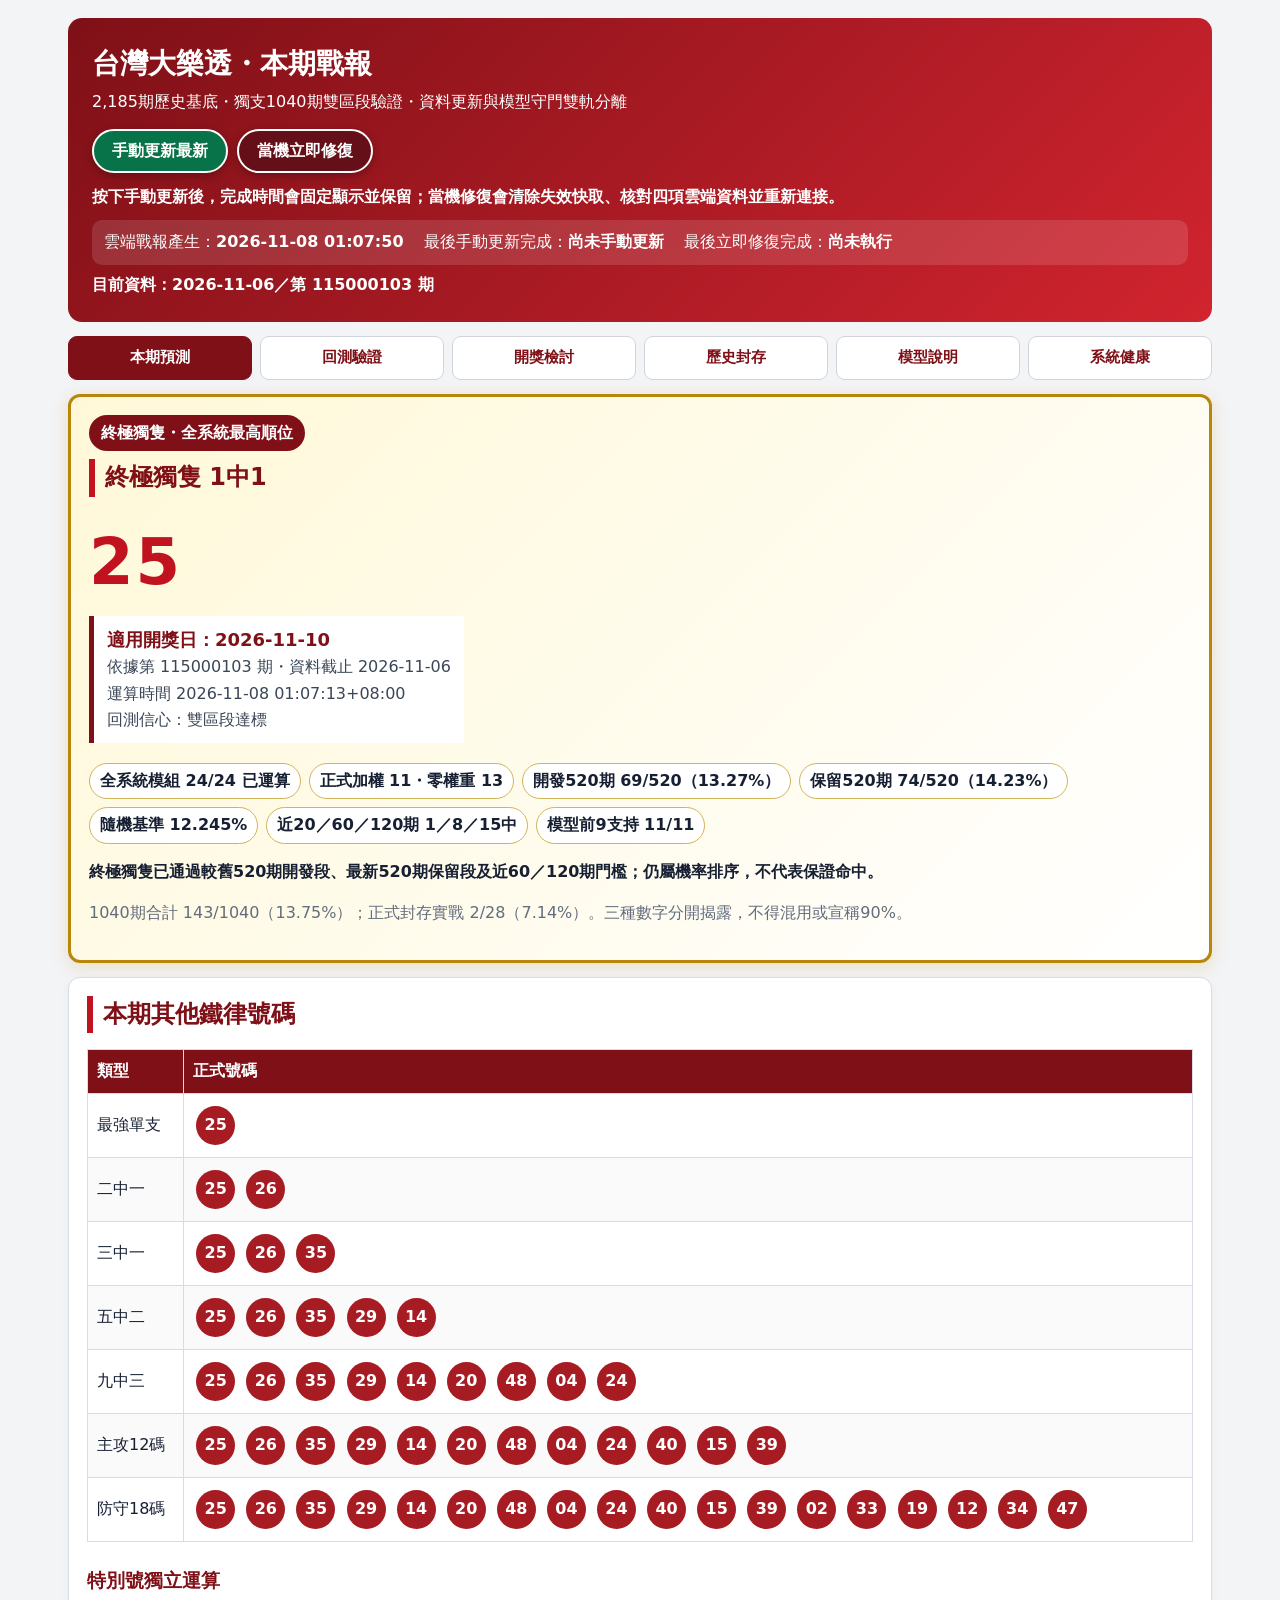
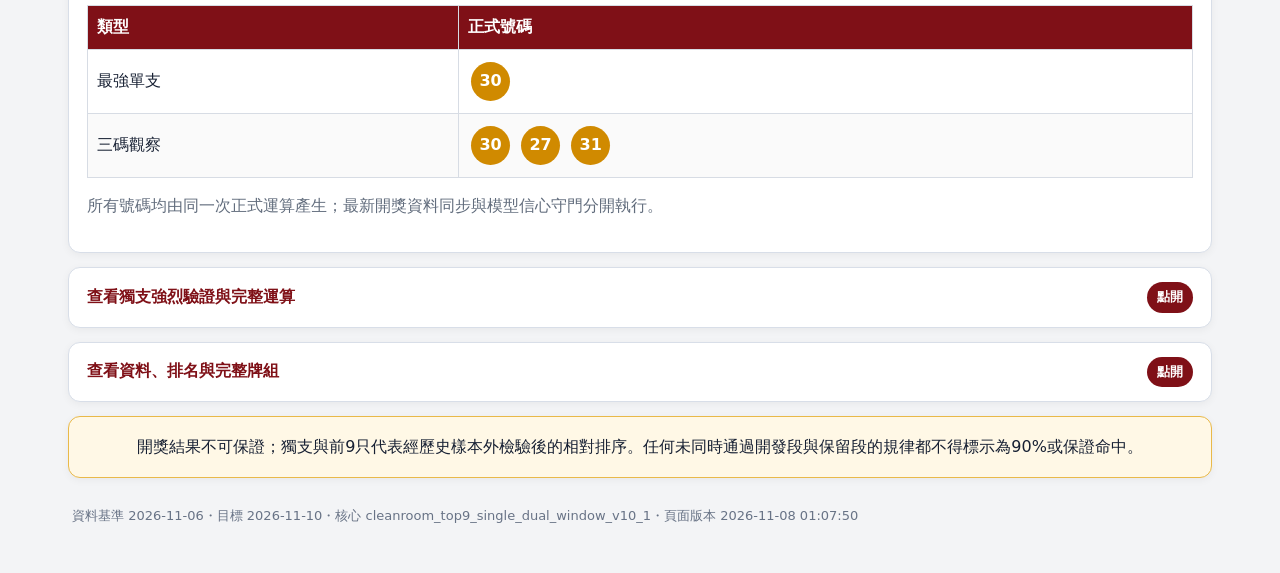
==== commit 03904a57: "大樂透每日預測日期與資料重算" ====
--- a/mobile_cloud/index.html
+++ b/mobile_cloud/index.html
@@ -1,18 +1,18 @@
 <!doctype html>
-<html lang="zh-Hant"><head><meta charset="utf-8"><meta name="viewport" content="width=device-width,initial-scale=1"><meta http-equiv="Cache-Control" content="no-cache, no-store, must-revalidate"><meta http-equiv="Pragma" content="no-cache"><meta http-equiv="Expires" content="0"><meta name="theme-color" content="#7f1017"><meta name="report-version" content="24fddded2e29ab81"><meta name="report-generated-at" content="2026-11-07T02:38:55+08:00"><link rel="manifest" href="manifest.webmanifest"><link rel="stylesheet" href="style.css"><title>台灣大樂透・本期戰報</title></head>
+<html lang="zh-Hant"><head><meta charset="utf-8"><meta name="viewport" content="width=device-width,initial-scale=1"><meta http-equiv="Cache-Control" content="no-cache, no-store, must-revalidate"><meta http-equiv="Pragma" content="no-cache"><meta http-equiv="Expires" content="0"><meta name="theme-color" content="#7f1017"><meta name="report-version" content="6f7fe3dbda6cd805"><meta name="report-generated-at" content="2026-11-08T01:07:50+08:00"><link rel="manifest" href="manifest.webmanifest"><link rel="stylesheet" href="style.css"><title>台灣大樂透・本期戰報</title></head>
 <body><main>
 <header><h1>台灣大樂透・本期戰報</h1><div>2,185期歷史基底・獨支1040期雙區段驗證・資料更新與模型守門雙軌分離</div>
 <div class="app-actions"><button type="button" id="manual-refresh" class="cloud-button update-button">手動更新最新</button><button type="button" id="emergency-repair" class="cloud-button repair-button">當機立即修復</button></div>
 <div class="cloud-control-note">按下手動更新後，完成時間會固定顯示並保留；當機修復會清除失效快取、核對四項雲端資料並重新連接。</div>
-<div class="update-times"><span>雲端戰報產生：<strong id="cloud-generated-time">2026-11-07 02:38:55</strong></span><span>最後手動更新完成：<strong id="last-manual-update" data-manual-time>尚未手動更新</strong></span><span>最後立即修復完成：<strong id="last-repair-time" data-repair-time>尚未執行</strong></span></div>
+<div class="update-times"><span>雲端戰報產生：<strong id="cloud-generated-time">2026-11-08 01:07:50</strong></span><span>最後手動更新完成：<strong id="last-manual-update" data-manual-time>尚未手動更新</strong></span><span>最後立即修復完成：<strong id="last-repair-time" data-repair-time>尚未執行</strong></span></div>
 <div id="cloud-action-status" class="cloud-action-status" role="status" aria-live="polite">目前資料：2026-11-06／第 115000103 期</div><a id="cloud-repair-center" class="repair-center" href="https://github.com/pingshen670822/taiwan-lotto649-ironlaw-cloud/actions/workflows/cloud-watchdog.yml" target="_blank" rel="noopener">開啟雲端修復中心</a></header>
 <nav aria-label="戰報分類"><button type="button" data-tab="decision">本期預測</button><button type="button" data-tab="models">回測驗證</button><button type="button" data-tab="review">開獎檢討</button><button type="button" data-tab="monthly">歷史封存</button><button type="button" data-tab="verify">模型說明</button><button type="button" data-tab="iron">系統健康</button></nav>
 
 <section id="decision" class="tab active">
-<div class="band strong approved"><div class="badge">終極獨隻・全系統最高順位</div><h2>終極獨隻 1中1</h2><div class="number">25</div><div class="single-date"><b>適用開獎日：2026-11-10</b><br>依據第 115000103 期・資料截止 2026-11-06<br>運算時間 2026-11-07 02:38:27+08:00<br>回測信心：雙區段達標</div><div class="validation-seals"><span>全系統模組 24/24 已運算</span><span>正式加權 11・零權重 13</span><span>開發520期 69/520（13.27%）</span><span>保留520期 74/520（14.23%）</span><span>隨機基準 12.245%</span><span>近20／60／120期 1／8／15中</span><span>模型前9支持 11/11</span></div><p><b>終極獨隻已通過較舊520期開發段、最新520期保留段及近60／120期門檻；仍屬機率排序，不代表保證命中。</b></p><p class="note">1040期合計 143/1040（13.75%）；正式封存實戰 2/28（7.14%）。三種數字分開揭露，不得混用或宣稱90%。</p></div>
+<div class="band strong approved"><div class="badge">終極獨隻・全系統最高順位</div><h2>終極獨隻 1中1</h2><div class="number">25</div><div class="single-date"><b>適用開獎日：2026-11-10</b><br>依據第 115000103 期・資料截止 2026-11-06<br>運算時間 2026-11-08 01:07:13+08:00<br>回測信心：雙區段達標</div><div class="validation-seals"><span>全系統模組 24/24 已運算</span><span>正式加權 11・零權重 13</span><span>開發520期 69/520（13.27%）</span><span>保留520期 74/520（14.23%）</span><span>隨機基準 12.245%</span><span>近20／60／120期 1／8／15中</span><span>模型前9支持 11/11</span></div><p><b>終極獨隻已通過較舊520期開發段、最新520期保留段及近60／120期門檻；仍屬機率排序，不代表保證命中。</b></p><p class="note">1040期合計 143/1040（13.75%）；正式封存實戰 2/28（7.14%）。三種數字分開揭露，不得混用或宣稱90%。</p></div>
 <div class="band ironlaw-numbers"><h2>本期其他鐵律號碼</h2><div class="scroll"><table><thead><tr><th>類型</th><th>正式號碼</th></tr></thead><tbody><tr><td>最強單支</td><td><span class="ball ">25</span></td></tr><tr><td>二中一</td><td><span class="ball ">25</span> <span class="ball ">26</span></td></tr><tr><td>三中一</td><td><span class="ball ">25</span> <span class="ball ">26</span> <span class="ball ">35</span></td></tr><tr><td>五中二</td><td><span class="ball ">25</span> <span class="ball ">26</span> <span class="ball ">35</span> <span class="ball ">29</span> <span class="ball ">14</span></td></tr><tr><td>九中三</td><td><span class="ball ">25</span> <span class="ball ">26</span> <span class="ball ">35</span> <span class="ball ">29</span> <span class="ball ">14</span> <span class="ball ">20</span> <span class="ball ">48</span> <span class="ball ">04</span> <span class="ball ">24</span></td></tr><tr><td>主攻12碼</td><td><span class="ball ">25</span> <span class="ball ">26</span> <span class="ball ">35</span> <span class="ball ">29</span> <span class="ball ">14</span> <span class="ball ">20</span> <span class="ball ">48</span> <span class="ball ">04</span> <span class="ball ">24</span> <span class="ball ">40</span> <span class="ball ">15</span> <span class="ball ">39</span></td></tr><tr><td>防守18碼</td><td><span class="ball ">25</span> <span class="ball ">26</span> <span class="ball ">35</span> <span class="ball ">29</span> <span class="ball ">14</span> <span class="ball ">20</span> <span class="ball ">48</span> <span class="ball ">04</span> <span class="ball ">24</span> <span class="ball ">40</span> <span class="ball ">15</span> <span class="ball ">39</span> <span class="ball ">02</span> <span class="ball ">33</span> <span class="ball ">19</span> <span class="ball ">12</span> <span class="ball ">34</span> <span class="ball ">47</span></td></tr></tbody></table></div><h3>特別號獨立運算</h3><div class="scroll"><table><thead><tr><th>類型</th><th>正式號碼</th></tr></thead><tbody><tr><td>最強單支</td><td><span class="ball specialball">30</span></td></tr><tr><td>三碼觀察</td><td><span class="ball specialball">30</span> <span class="ball specialball">27</span> <span class="ball specialball">31</span></td></tr></tbody></table></div><p class="note">所有號碼均由同一次正式運算產生；最新開獎資料同步與模型信心守門分開執行。</p></div>
 <details class="report-details"><summary>查看獨支強烈驗證與完整運算</summary><div class="band"><h2>多項邏輯驗證</h2><div class="scroll"><table><thead><tr><th>檢查項目</th><th>結果</th></tr></thead><tbody><tr><td>獨支使用獨立1中1選擇器</td><td>通過</td></tr><tr><td>只用較舊520期選型，保留段不參與挑選</td><td>通過</td></tr><tr><td>全部已登錄模組完成本期運算</td><td>通過</td></tr><tr><td>未通過雙區段模組權重歸零</td><td>通過</td></tr><tr><td>開發520期與保留520期完整</td><td>通過</td></tr><tr><td>較舊520期開發段勝過隨機</td><td>通過</td></tr><tr><td>最新520期保留段勝過隨機</td><td>通過</td></tr><tr><td>禁止終極獨隻連續兩期使用同號</td><td>通過</td></tr><tr><td>近60期獨支命中率不低於隨機</td><td>通過</td></tr><tr><td>近120期獨支命中率不低於隨機</td><td>通過</td></tr><tr><td>至少半數模型列入前9</td><td>通過</td></tr><tr><td>至少三分之二模型列入前15</td><td>通過</td></tr><tr><td>未通過雙區段的軌跡候選全部排除</td><td>通過</td></tr><tr><td>正式發布守門通過</td><td>通過</td></tr><tr><td>禁止直接照抄上期開獎號</td><td>通過</td></tr></tbody></table></div></div><div class="band"><h2>全系統模組逐項運算</h2><p><b>全系統驗證後最高順位：25</b></p><p class="note">所有已登錄且可重現模組每日全部運算；核心模型依滾動成績受限加權，軌跡候選未同時通過兩個520期時權重固定為0，不准用未驗證模組拉高信心。</p><div class="scroll"><table><thead><tr><th>模組</th><th>類別</th><th>本期第一候選</th><th>最終權重</th><th>獨隻順位</th><th>狀態</th></tr></thead><tbody><tr><td>bayes_24</td><td>核心機率／順位模型</td><td><span class="ball ">14</span></td><td>8.14%</td><td>6</td><td>正式滾動加權</td></tr><tr><td>bayes_60</td><td>核心機率／順位模型</td><td><span class="ball ">25</span></td><td>8.73%</td><td>2</td><td>正式滾動加權</td></tr><tr><td>bayes_150</td><td>核心機率／順位模型</td><td><span class="ball ">25</span></td><td>8.92%</td><td>1</td><td>正式滾動加權</td></tr><tr><td>bayes_360</td><td>核心機率／順位模型</td><td><span class="ball ">25</span></td><td>16.09%</td><td>1</td><td>正式滾動加權</td></tr><tr><td>ewma_8</td><td>核心機率／順位模型</td><td><span class="ball ">25</span></td><td>4.12%</td><td>1</td><td>正式滾動加權</td></tr><tr><td>ewma_21</td><td>核心機率／順位模型</td><td><span class="ball ">25</span></td><td>9.13%</td><td>1</td><td>正式滾動加權</td></tr><tr><td>ewma_55</td><td>核心機率／順位模型</td><td><span class="ball ">25</span></td><td>8.08%</td><td>1</td><td>正式滾動加權</td></tr><tr><td>ewma_144</td><td>核心機率／順位模型</td><td><span class="ball ">25</span></td><td>17.19%</td><td>1</td><td>正式滾動加權</td></tr><tr><td>empirical_hazard</td><td>核心機率／順位模型</td><td><span class="ball ">34</span></td><td>5.02%</td><td>5</td><td>正式滾動加權</td></tr><tr><td>conditional_pair</td><td>核心機率／順位模型</td><td><span class="ball ">25</span></td><td>6.50%</td><td>1</td><td>正式滾動加權</td></tr><tr><td>regime_slope</td><td>核心機率／順位模型</td><td><span class="ball ">25</span></td><td>8.09%</td><td>2</td><td>正式滾動加權</td></tr><tr><td>frequency_60</td><td>軌跡／週期／拖牌候選</td><td><span class="ball ">04</span></td><td>0.00%</td><td>—</td><td>雙區段淘汰</td></tr><tr><td>frequency_240</td><td>軌跡／週期／拖牌候選</td><td><span class="ball ">25</span></td><td>0.00%</td><td>—</td><td>雙區段淘汰</td></tr><tr><td>weekday_cycle</td><td>軌跡／週期／拖牌候選</td><td><span class="ball ">15</span></td><td>0.00%</td><td>—</td><td>雙區段淘汰</td></tr><tr><td>transition_drag</td><td>軌跡／週期／拖牌候選</td><td><span class="ball ">26</span></td><td>0.00%</td><td>—</td><td>雙區段淘汰</td></tr><tr><td>two_step_drag</td><td>軌跡／週期／拖牌候選</td><td><span class="ball ">26</span></td><td>0.00%</td><td>—</td><td>雙區段淘汰</td></tr><tr><td>neighbor_track</td><td>軌跡／週期／拖牌候選</td><td><span class="ball ">25</span></td><td>0.00%</td><td>—</td><td>雙區段淘汰</td></tr><tr><td>interval_recurrence</td><td>軌跡／週期／拖牌候選</td><td><span class="ball ">02</span></td><td>0.00%</td><td>—</td><td>雙區段淘汰</td></tr><tr><td>cooccurrence_drag</td><td>軌跡／週期／拖牌候選</td><td><span class="ball ">29</span></td><td>0.00%</td><td>—</td><td>雙區段淘汰</td></tr><tr><td>multi_condition_equal</td><td>軌跡／週期／拖牌候選</td><td><span class="ball ">25</span></td><td>0.00%</td><td>—</td><td>雙區段淘汰</td></tr><tr><td>rolling_best_60</td><td>軌跡／週期／拖牌候選</td><td><span class="ball ">25</span></td><td>0.00%</td><td>—</td><td>雙區段淘汰</td></tr><tr><td>rolling_best_120</td><td>軌跡／週期／拖牌候選</td><td><span class="ball ">25</span></td><td>0.00%</td><td>—</td><td>雙區段淘汰</td></tr><tr><td>performance_vote_60</td><td>軌跡／週期／拖牌候選</td><td><span class="ball ">25</span></td><td>0.00%</td><td>—</td><td>雙區段淘汰</td></tr><tr><td>performance_vote_120</td><td>軌跡／週期／拖牌候選</td><td><span class="ball ">25</span></td><td>0.00%</td><td>—</td><td>雙區段淘汰</td></tr></tbody></table></div></div><div class="band"><h2>清楚分層推薦</h2><div class="grid"><div class="card primary"><div class="label">A級・唯一最強排序</div><div class="number-line"><span class="ball ">25</span></div></div><div class="card "><div class="label">B級・前三排序</div><div class="number-line"><span class="ball ">25</span> <span class="ball ">26</span> <span class="ball ">35</span></div></div><div class="card "><div class="label">C級・核心前九</div><div class="number-line"><span class="ball ">25</span> <span class="ball ">26</span> <span class="ball ">35</span> <span class="ball ">29</span> <span class="ball ">14</span> <span class="ball ">20</span> <span class="ball ">48</span> <span class="ball ">04</span> <span class="ball ">24</span></div></div><div class="card "><div class="label">D級・次高防守</div><div class="number-line"><span class="ball ">40</span> <span class="ball ">15</span> <span class="ball ">39</span> <span class="ball ">02</span> <span class="ball ">33</span> <span class="ball ">19</span> <span class="ball ">12</span> <span class="ball ">34</span> <span class="ball ">47</span></div></div><div class="card low"><div class="label">E級・低機率暫避</div><div class="number-line"><span class="ball avoid">01</span> <span class="ball avoid">07</span> <span class="ball avoid">17</span> <span class="ball avoid">28</span> <span class="ball avoid">31</span> <span class="ball avoid">37</span> <span class="ball avoid">42</span> <span class="ball avoid">44</span> <span class="ball avoid">45</span> <span class="ball avoid">46</span></div></div></div></div></details>
-<details class="report-details"><summary>查看資料、排名與完整牌組</summary><div class="band"><h2>本期資料</h2><div class="grid"><div class="card"><div class="label">預測目標日</div><div class="value">2026-11-10</div></div><div class="card"><div class="label">歷史資料截止日</div><div class="value">2026-11-06</div></div><div class="card"><div class="label">依據期別</div><div class="value">第 115000103 期</div></div><div class="card"><div class="label">使用歷史期數</div><div class="value">2,185期</div></div><div class="card"><div class="label">戰報產生時間</div><div class="value">2026-11-07 02:38:55</div></div></div></div><div class="band"><h2>內部前18名診斷</h2><p class="note">此表為運算順位與校準值，不代表中獎保證。</p><div class="scroll"><table><thead><tr><th>順位</th><th>號碼</th><th>校準機率</th></tr></thead><tbody><tr><td>1</td><td><span class="ball sub">25</span></td><td>13.142%</td></tr><tr><td>2</td><td><span class="ball sub">26</span></td><td>12.929%</td></tr><tr><td>3</td><td><span class="ball sub">35</span></td><td>12.722%</td></tr><tr><td>4</td><td><span class="ball sub">29</span></td><td>12.644%</td></tr><tr><td>5</td><td><span class="ball sub">14</span></td><td>12.637%</td></tr><tr><td>6</td><td><span class="ball sub">20</span></td><td>12.609%</td></tr><tr><td>7</td><td><span class="ball sub">48</span></td><td>12.598%</td></tr><tr><td>8</td><td><span class="ball sub">04</span></td><td>12.588%</td></tr><tr><td>9</td><td><span class="ball sub">24</span></td><td>12.494%</td></tr><tr><td>10</td><td><span class="ball sub">40</span></td><td>12.492%</td></tr><tr><td>11</td><td><span class="ball sub">15</span></td><td>12.472%</td></tr><tr><td>12</td><td><span class="ball sub">39</span></td><td>12.465%</td></tr><tr><td>13</td><td><span class="ball sub">02</span></td><td>12.459%</td></tr><tr><td>14</td><td><span class="ball sub">33</span></td><td>12.457%</td></tr><tr><td>15</td><td><span class="ball sub">19</span></td><td>12.444%</td></tr><tr><td>16</td><td><span class="ball sub">12</span></td><td>12.439%</td></tr><tr><td>17</td><td><span class="ball sub">34</span></td><td>12.426%</td></tr><tr><td>18</td><td><span class="ball sub">47</span></td><td>12.420%</td></tr></tbody></table></div></div><div class="band"><h2>八組結構平衡建議</h2><div class="grid"><div class="card"><div class="label">第1組</div><div class="number-line"><span class="ball ">14</span> <span class="ball ">20</span> <span class="ball ">25</span> <span class="ball ">26</span> <span class="ball ">29</span> <span class="ball ">35</span></div></div><div class="card"><div class="label">第2組</div><div class="number-line"><span class="ball ">04</span> <span class="ball ">14</span> <span class="ball ">25</span> <span class="ball ">26</span> <span class="ball ">35</span> <span class="ball ">48</span></div></div><div class="card"><div class="label">第3組</div><div class="number-line"><span class="ball ">04</span> <span class="ball ">20</span> <span class="ball ">25</span> <span class="ball ">26</span> <span class="ball ">29</span> <span class="ball ">48</span></div></div><div class="card"><div class="label">第4組</div><div class="number-line"><span class="ball ">04</span> <span class="ball ">15</span> <span class="ball ">25</span> <span class="ball ">26</span> <span class="ball ">29</span> <span class="ball ">35</span></div></div><div class="card"><div class="label">第5組</div><div class="number-line"><span class="ball ">20</span> <span class="ball ">24</span> <span class="ball ">25</span> <span class="ball ">26</span> <span class="ball ">35</span> <span class="ball ">48</span></div></div><div class="card"><div class="label">第6組</div><div class="number-line"><span class="ball ">04</span> <span class="ball ">20</span> <span class="ball ">25</span> <span class="ball ">26</span> <span class="ball ">35</span> <span class="ball ">40</span></div></div><div class="card"><div class="label">第7組</div><div class="number-line"><span class="ball ">04</span> <span class="ball ">14</span> <span class="ball ">25</span> <span class="ball ">26</span> <span class="ball ">29</span> <span class="ball ">40</span></div></div><div class="card"><div class="label">第8組</div><div class="number-line"><span class="ball ">14</span> <span class="ball ">15</span> <span class="ball ">25</span> <span class="ball ">26</span> <span class="ball ">29</span> <span class="ball ">48</span></div></div></div></div><div class="band warning"><h2>下期低機率暫避</h2><p class="note">只做風險排序，不代表絕對不開；與主攻牌完全分離。</p><div class="grid"><div class="card low"><div class="label">五不中</div><div class="number-line"><span class="ball avoid">07</span> <span class="ball avoid">17</span> <span class="ball avoid">31</span> <span class="ball avoid">42</span> <span class="ball avoid">44</span></div></div><div class="card low"><div class="label">十不中</div><div class="number-line"><span class="ball avoid">01</span> <span class="ball avoid">07</span> <span class="ball avoid">17</span> <span class="ball avoid">28</span> <span class="ball avoid">31</span> <span class="ball avoid">37</span> <span class="ball avoid">42</span> <span class="ball avoid">44</span> <span class="ball avoid">45</span> <span class="ball avoid">46</span></div></div><div class="card low"><div class="label">十五不中</div><div class="number-line"><span class="ball avoid">01</span> <span class="ball avoid">07</span> <span class="ball avoid">10</span> <span class="ball avoid">17</span> <span class="ball avoid">21</span> <span class="ball avoid">22</span> <span class="ball avoid">27</span> <span class="ball avoid">28</span> <span class="ball avoid">30</span> <span class="ball avoid">31</span> <span class="ball avoid">37</span> <span class="ball avoid">42</span> <span class="ball avoid">44</span> <span class="ball avoid">45</span> <span class="ball avoid">46</span></div></div></div></div></details>
+<details class="report-details"><summary>查看資料、排名與完整牌組</summary><div class="band"><h2>本期資料</h2><div class="grid"><div class="card"><div class="label">預測目標日</div><div class="value">2026-11-10</div></div><div class="card"><div class="label">歷史資料截止日</div><div class="value">2026-11-06</div></div><div class="card"><div class="label">依據期別</div><div class="value">第 115000103 期</div></div><div class="card"><div class="label">使用歷史期數</div><div class="value">2,185期</div></div><div class="card"><div class="label">戰報產生時間</div><div class="value">2026-11-08 01:07:50</div></div></div></div><div class="band"><h2>內部前18名診斷</h2><p class="note">此表為運算順位與校準值，不代表中獎保證。</p><div class="scroll"><table><thead><tr><th>順位</th><th>號碼</th><th>校準機率</th></tr></thead><tbody><tr><td>1</td><td><span class="ball sub">25</span></td><td>13.142%</td></tr><tr><td>2</td><td><span class="ball sub">26</span></td><td>12.929%</td></tr><tr><td>3</td><td><span class="ball sub">35</span></td><td>12.722%</td></tr><tr><td>4</td><td><span class="ball sub">29</span></td><td>12.644%</td></tr><tr><td>5</td><td><span class="ball sub">14</span></td><td>12.637%</td></tr><tr><td>6</td><td><span class="ball sub">20</span></td><td>12.609%</td></tr><tr><td>7</td><td><span class="ball sub">48</span></td><td>12.598%</td></tr><tr><td>8</td><td><span class="ball sub">04</span></td><td>12.588%</td></tr><tr><td>9</td><td><span class="ball sub">24</span></td><td>12.494%</td></tr><tr><td>10</td><td><span class="ball sub">40</span></td><td>12.492%</td></tr><tr><td>11</td><td><span class="ball sub">15</span></td><td>12.472%</td></tr><tr><td>12</td><td><span class="ball sub">39</span></td><td>12.465%</td></tr><tr><td>13</td><td><span class="ball sub">02</span></td><td>12.459%</td></tr><tr><td>14</td><td><span class="ball sub">33</span></td><td>12.457%</td></tr><tr><td>15</td><td><span class="ball sub">19</span></td><td>12.444%</td></tr><tr><td>16</td><td><span class="ball sub">12</span></td><td>12.439%</td></tr><tr><td>17</td><td><span class="ball sub">34</span></td><td>12.426%</td></tr><tr><td>18</td><td><span class="ball sub">47</span></td><td>12.420%</td></tr></tbody></table></div></div><div class="band"><h2>八組結構平衡建議</h2><div class="grid"><div class="card"><div class="label">第1組</div><div class="number-line"><span class="ball ">14</span> <span class="ball ">20</span> <span class="ball ">25</span> <span class="ball ">26</span> <span class="ball ">29</span> <span class="ball ">35</span></div></div><div class="card"><div class="label">第2組</div><div class="number-line"><span class="ball ">04</span> <span class="ball ">14</span> <span class="ball ">25</span> <span class="ball ">26</span> <span class="ball ">35</span> <span class="ball ">48</span></div></div><div class="card"><div class="label">第3組</div><div class="number-line"><span class="ball ">04</span> <span class="ball ">20</span> <span class="ball ">25</span> <span class="ball ">26</span> <span class="ball ">29</span> <span class="ball ">48</span></div></div><div class="card"><div class="label">第4組</div><div class="number-line"><span class="ball ">04</span> <span class="ball ">15</span> <span class="ball ">25</span> <span class="ball ">26</span> <span class="ball ">29</span> <span class="ball ">35</span></div></div><div class="card"><div class="label">第5組</div><div class="number-line"><span class="ball ">20</span> <span class="ball ">24</span> <span class="ball ">25</span> <span class="ball ">26</span> <span class="ball ">35</span> <span class="ball ">48</span></div></div><div class="card"><div class="label">第6組</div><div class="number-line"><span class="ball ">04</span> <span class="ball ">20</span> <span class="ball ">25</span> <span class="ball ">26</span> <span class="ball ">35</span> <span class="ball ">40</span></div></div><div class="card"><div class="label">第7組</div><div class="number-line"><span class="ball ">04</span> <span class="ball ">14</span> <span class="ball ">25</span> <span class="ball ">26</span> <span class="ball ">29</span> <span class="ball ">40</span></div></div><div class="card"><div class="label">第8組</div><div class="number-line"><span class="ball ">14</span> <span class="ball ">15</span> <span class="ball ">25</span> <span class="ball ">26</span> <span class="ball ">29</span> <span class="ball ">48</span></div></div></div></div><div class="band warning"><h2>下期低機率暫避</h2><p class="note">只做風險排序，不代表絕對不開；與主攻牌完全分離。</p><div class="grid"><div class="card low"><div class="label">五不中</div><div class="number-line"><span class="ball avoid">07</span> <span class="ball avoid">17</span> <span class="ball avoid">31</span> <span class="ball avoid">42</span> <span class="ball avoid">44</span></div></div><div class="card low"><div class="label">十不中</div><div class="number-line"><span class="ball avoid">01</span> <span class="ball avoid">07</span> <span class="ball avoid">17</span> <span class="ball avoid">28</span> <span class="ball avoid">31</span> <span class="ball avoid">37</span> <span class="ball avoid">42</span> <span class="ball avoid">44</span> <span class="ball avoid">45</span> <span class="ball avoid">46</span></div></div><div class="card low"><div class="label">十五不中</div><div class="number-line"><span class="ball avoid">01</span> <span class="ball avoid">07</span> <span class="ball avoid">10</span> <span class="ball avoid">17</span> <span class="ball avoid">21</span> <span class="ball avoid">22</span> <span class="ball avoid">27</span> <span class="ball avoid">28</span> <span class="ball avoid">30</span> <span class="ball avoid">31</span> <span class="ball avoid">37</span> <span class="ball avoid">42</span> <span class="ball avoid">44</span> <span class="ball avoid">45</span> <span class="ball avoid">46</span></div></div></div></div></details>
 </section>
 
 <section id="models" class="tab"><div class="band"><h2>獨立1中1與前9碼走步回測</h2><div class="grid"><div class="card primary"><div class="label">獨支較舊520期開發段</div><div class="value">69/520（13.27%）</div><div class="note">必須勝過隨機 12.245%</div></div><div class="card primary"><div class="label">獨支最新520期保留段</div><div class="value">74/520（14.23%）</div><div class="note">禁止只挑這段漂亮數字</div></div><div class="card"><div class="label">獨支近20／60／120期</div><div class="value">1／8／15中</div><div class="note">只使用各期開獎前資料</div></div><div class="card"><div class="label">前9碼1040期平均命中</div><div class="value">1.126</div><div class="note">隨機基準 1.102</div></div><div class="card"><div class="label">最近20期前9平均命中</div><div class="value">1.0</div><div class="note">短期表現獨立監控</div></div><div class="card"><div class="label">第10–15名平均外溢</div><div class="value">0.7106</div><div class="note">外溢不算前9成功</div></div></div></div><div class="band"><h2>軌跡、週期與拖牌雙區段稽核</h2><p><b>沒有任何受測軌跡、週期或拖牌方法同時通過兩段驗證</b></p><p class="note">准入規則：較舊520期與最新520期必須同時高於6/49（12.2449%）；只在近期漂亮的一律淘汰。</p><div class="scroll"><table><thead><tr><th>受測規則</th><th>開發520期</th><th>保留520期</th><th>近20／60／120中</th><th>下期候選</th><th>結果</th></tr></thead><tbody><tr><td>60期頻率</td><td>60/520（11.54%）</td><td>67/520（12.88%）</td><td>1／7／12</td><td>4</td><td>淘汰</td></tr><tr><td>240期頻率</td><td>58/520（11.15%）</td><td>63/520（12.12%）</td><td>4／12／20</td><td>25</td><td>淘汰</td></tr><tr><td>開獎星期週期</td><td>64/520（12.31%）</td><td>51/520（9.81%）</td><td>1／3／9</td><td>15</td><td>淘汰</td></tr><tr><td>一階拖牌</td><td>56/520（10.77%）</td><td>69/520（13.27%）</td><td>3／13／19</td><td>26</td><td>淘汰</td></tr><tr><td>二階拖牌</td><td>56/520（10.77%）</td><td>54/520（10.38%）</td><td>2／7／13</td><td>26</td><td>淘汰</td></tr><tr><td>鄰號軌跡</td><td>56/520（10.77%）</td><td>60/520（11.54%）</td><td>3／10／15</td><td>25</td><td>淘汰</td></tr><tr><td>間隔復現</td><td>67/520（12.88%）</td><td>54/520（10.38%）</td><td>3／5／14</td><td>2</td><td>淘汰</td></tr><tr><td>共現拖牌</td><td>59/520（11.35%）</td><td>64/520（12.31%）</td><td>4／12／20</td><td>29</td><td>淘汰</td></tr><tr><td>多條件等權</td><td>58/520（11.15%）</td><td>72/520（13.85%）</td><td>1／13／23</td><td>25</td><td>淘汰</td></tr><tr><td>近60期最佳規則切換</td><td>62/520（11.92%）</td><td>60/520（11.54%）</td><td>2／8／14</td><td>25</td><td>淘汰</td></tr><tr><td>近120期最佳規則切換</td><td>54/520（10.38%）</td><td>63/520（12.12%）</td><td>1／10／15</td><td>25</td><td>淘汰</td></tr><tr><td>近60期績效投票</td><td>59/520（11.35%）</td><td>62/520（11.92%）</td><td>1／9／19</td><td>25</td><td>淘汰</td></tr><tr><td>近120期績效投票</td><td>54/520（10.38%）</td><td>64/520（12.31%）</td><td>1／11／19</td><td>25</td><td>淘汰</td></tr></tbody></table></div></div><div class="band"><h2>第10名後問題專項檢測</h2><article class="pack"><div class="pack-title">本期前9精準壓縮</div><p>升入 <span class="ball ">20</span> <span class="ball ">48</span> <span class="ball ">04</span> <span class="ball ">24</span>　撤出 <span class="ball avoid">40</span> <span class="ball avoid">15</span> <span class="ball avoid">39</span> <span class="ball avoid">02</span></p><small>固定邊界4席；上期號在前9最多3席</small></article><div class="scroll"><table><thead><tr><th>開獎日</th><th>前9命中</th><th>第10–15名外溢</th><th>六顆實開順位</th><th>撤換數</th><th>升入前9</th><th>撤出前9</th></tr></thead><tbody><tr><td>2026-10-06</td><td>0</td><td>2</td><td>10、13、18、26、29、44</td><td>4</td><td><span class="ball ">47</span> <span class="ball ">19</span> <span class="ball ">24</span></td><td><span class="ball avoid">18</span> <span class="ball avoid">29</span> <span class="ball avoid">20</span></td></tr><tr><td>2026-10-09</td><td>0</td><td>1</td><td>10、28、30、38、42、47</td><td>4</td><td><span class="ball ">29</span> <span class="ball ">47</span> <span class="ball ">39</span> <span class="ball ">06</span></td><td><span class="ball avoid">25</span> <span class="ball avoid">15</span> <span class="ball avoid">04</span> <span class="ball avoid">18</span></td></tr><tr><td>2026-10-13</td><td>2</td><td>0</td><td>3、9、17、19、25、49</td><td>4</td><td><span class="ball ">18</span> <span class="ball ">39</span> <span class="ball ">19</span> <span class="ball ">47</span></td><td><span class="ball avoid">12</span> <span class="ball avoid">14</span> <span class="ball avoid">04</span> <span class="ball avoid">29</span></td></tr><tr><td>2026-10-16</td><td>1</td><td>0</td><td>5、20、25、30、32、36</td><td>4</td><td><span class="ball ">04</span> <span class="ball ">36</span> <span class="ball ">18</span> <span class="ball ">29</span></td><td><span class="ball avoid">47</span> <span class="ball avoid">12</span> <span class="ball avoid">20</span> <span class="ball avoid">03</span></td></tr><tr><td>2026-10-20</td><td>0</td><td>0</td><td>18、20、23、27、28、38</td><td>4</td><td><span class="ball ">18</span> <span class="ball ">03</span> <span class="ball ">29</span> <span class="ball ">04</span></td><td><span class="ball avoid">14</span> <span class="ball avoid">47</span> <span class="ball avoid">20</span> <span class="ball avoid">06</span></td></tr><tr><td>2026-10-23</td><td>1</td><td>1</td><td>7、10、35、40、42、45</td><td>4</td><td><span class="ball ">20</span> <span class="ball ">33</span> <span class="ball ">14</span> <span class="ball ">29</span></td><td><span class="ball avoid">40</span> <span class="ball avoid">12</span> <span class="ball avoid">06</span> <span class="ball avoid">47</span></td></tr><tr><td>2026-10-27</td><td>1</td><td>0</td><td>6、31、32、33、35、36</td><td>4</td><td><span class="ball ">14</span> <span class="ball ">47</span> <span class="ball ">02</span> <span class="ball ">06</span></td><td><span class="ball avoid">15</span> <span class="ball avoid">20</span> <span class="ball avoid">19</span> <span class="ball avoid">12</span></td></tr><tr><td>2026-10-30</td><td>1</td><td>1</td><td>4、14、21、39、40、44</td><td>4</td><td><span class="ball ">20</span> <span class="ball ">47</span> <span class="ball ">16</span> <span class="ball ">06</span></td><td><span class="ball avoid">33</span> <span class="ball avoid">15</span> <span class="ball avoid">12</span> <span class="ball avoid">19</span></td></tr><tr><td>2026-11-03</td><td>1</td><td>0</td><td>1、16、18、20、29、40</td><td>4</td><td><span class="ball ">20</span> <span class="ball ">12</span> <span class="ball ">19</span> <span class="ball ">47</span></td><td><span class="ball avoid">15</span> <span class="ball avoid">04</span> <span class="ball avoid">33</span> <span class="ball avoid">34</span></td></tr><tr><td>2026-11-06</td><td>1</td><td>0</td><td>2、27、32、34、40、42</td><td>4</td><td><span class="ball ">33</span> <span class="ball ">02</span> <span class="ball ">12</span></td><td><span class="ball avoid">39</span> <span class="ball avoid">04</span> <span class="ball avoid">14</span></td></tr></tbody></table></div></div><details class="report-details"><summary>查看逐模組錯誤檢討與滾動調整</summary><div class="band"><h2>前9碼三層滾動權重</h2><div class="scroll"><table><thead><tr><th>模型</th><th>最終權重</th><th>近20前9命中</th><th>近60前9命中</th><th>近120前9命中</th><th>近20外溢</th><th>連續零命中</th><th>對數損失</th></tr></thead><tbody><tr><td>bayes_24</td><td>8.14%</td><td>1.000</td><td>0.983</td><td>0.983</td><td>0.650</td><td>0</td><td>0.373203</td></tr><tr><td>bayes_60</td><td>8.73%</td><td>0.950</td><td>1.050</td><td>1.142</td><td>0.750</td><td>0</td><td>0.372789</td></tr><tr><td>bayes_150</td><td>8.92%</td><td>1.050</td><td>1.067</td><td>1.042</td><td>0.800</td><td>1</td><td>0.372511</td></tr><tr><td>bayes_360</td><td>16.09%</td><td>1.300</td><td>1.150</td><td>1.050</td><td>0.550</td><td>0</td><td>0.372548</td></tr><tr><td>ewma_8</td><td>4.12%</td><td>0.900</td><td>1.067</td><td>1.083</td><td>0.650</td><td>1</td><td>0.399900</td></tr><tr><td>ewma_21</td><td>9.13%</td><td>1.100</td><td>1.067</td><td>1.050</td><td>0.600</td><td>0</td><td>0.380967</td></tr><tr><td>ewma_55</td><td>8.08%</td><td>0.950</td><td>1.100</td><td>1.092</td><td>0.900</td><td>0</td><td>0.375140</td></tr><tr><td>ewma_144</td><td>17.19%</td><td>1.250</td><td>1.200</td><td>1.158</td><td>0.600</td><td>0</td><td>0.373211</td></tr><tr><td>empirical_hazard</td><td>5.02%</td><td>0.750</td><td>1.050</td><td>1.058</td><td>0.950</td><td>0</td><td>0.375694</td></tr><tr><td>conditional_pair</td><td>6.50%</td><td>0.900</td><td>1.067</td><td>1.133</td><td>1.000</td><td>1</td><td>0.375012</td></tr><tr><td>regime_slope</td><td>8.09%</td><td>0.950</td><td>1.033</td><td>1.083</td><td>0.800</td><td>0</td><td>0.372956</td></tr></tbody></table></div></div><div class="band"><h2>主號模型錯誤追責</h2><div class="scroll"><table><thead><tr><th>模型</th><th>原第一名</th><th>1中1</th><th>前9命中</th><th>命中號</th><th>權重變動</th><th>處置</th></tr></thead><tbody><tr><td>bayes_24</td><td><span class="ball ">35</span></td><td>未中</td><td>1</td><td><span class="ball gold">26</span></td><td>7.39% → 8.14%</td><td>失敗但受權重上限約束，列入下期監控</td></tr><tr><td>bayes_60</td><td><span class="ball ">29</span></td><td>未中</td><td>1</td><td><span class="ball gold">26</span></td><td>8.79% → 8.73%</td><td>通過，依滾動成績調整</td></tr><tr><td>bayes_150</td><td><span class="ball ">25</span></td><td>未中</td><td>0</td><td>—</td><td>10.70% → 8.92%</td><td>失敗降權／重新校準</td></tr><tr><td>bayes_360</td><td><span class="ball ">25</span></td><td>未中</td><td>1</td><td><span class="ball gold">26</span></td><td>15.99% → 16.09%</td><td>失敗但受權重上限約束，列入下期監控</td></tr><tr><td>ewma_8</td><td><span class="ball ">25</span></td><td>未中</td><td>0</td><td>—</td><td>4.67% → 4.12%</td><td>失敗降權／重新校準</td></tr><tr><td>ewma_21</td><td><span class="ball ">25</span></td><td>未中</td><td>1</td><td><span class="ball gold">26</span></td><td>8.35% → 9.13%</td><td>失敗但受權重上限約束，列入下期監控</td></tr><tr><td>ewma_55</td><td><span class="ball ">25</span></td><td>未中</td><td>1</td><td><span class="ball gold">26</span></td><td>7.30% → 8.08%</td><td>通過，依滾動成績調整</td></tr><tr><td>ewma_144</td><td><span class="ball ">25</span></td><td>未中</td><td>1</td><td><span class="ball gold">26</span></td><td>16.71% → 17.19%</td><td>失敗但受權重上限約束，列入下期監控</td></tr><tr><td>empirical_hazard</td><td><span class="ball ">05</span></td><td>命中</td><td>1</td><td><span class="ball gold">05</span></td><td>4.61% → 5.02%</td><td>通過，依滾動成績調整</td></tr><tr><td>conditional_pair</td><td><span class="ball ">25</span></td><td>未中</td><td>0</td><td>—</td><td>8.20% → 6.50%</td><td>失敗降權／重新校準</td></tr><tr><td>regime_slope</td><td><span class="ball ">35</span></td><td>未中</td><td>1</td><td><span class="ball gold">26</span></td><td>7.31% → 8.09%</td><td>失敗但受權重上限約束，列入下期監控</td></tr></tbody></table></div></div><div class="band"><h2>特別號模型錯誤追責</h2><div class="scroll"><table><thead><tr><th>模型</th><th>原第一名</th><th>1中1</th><th>前三命中</th><th>權重變動</th><th>處置</th></tr></thead><tbody><tr><td>bayes_24</td><td><span class="ball specialball">27</span></td><td>未中</td><td>0</td><td>11.36% → 11.71%</td><td>失敗但受權重上限約束，列入下期監控</td></tr><tr><td>bayes_60</td><td><span class="ball specialball">30</span></td><td>未中</td><td>0</td><td>10.43% → 10.75%</td><td>失敗但受權重上限約束，列入下期監控</td></tr><tr><td>bayes_150</td><td><span class="ball specialball">30</span></td><td>未中</td><td>0</td><td>9.74% → 10.04%</td><td>失敗但受權重上限約束，列入下期監控</td></tr><tr><td>bayes_360</td><td><span class="ball specialball">27</span></td><td>未中</td><td>0</td><td>19.80% → 18.38%</td><td>失敗降權／重新校準</td></tr><tr><td>ewma_8</td><td><span class="ball specialball">27</span></td><td>未中</td><td>0</td><td>3.96% → 4.41%</td><td>失敗但受權重上限約束，列入下期監控</td></tr><tr><td>ewma_21</td><td><span class="ball specialball">30</span></td><td>未中</td><td>0</td><td>8.19% → 8.68%</td><td>失敗但受權重上限約束，列入下期監控</td></tr><tr><td>ewma_55</td><td><span class="ball specialball">30</span></td><td>未中</td><td>0</td><td>10.51% → 10.90%</td><td>失敗但受權重上限約束，列入下期監控</td></tr><tr><td>ewma_144</td><td><span class="ball specialball">30</span></td><td>未中</td><td>0</td><td>10.13% → 10.44%</td><td>失敗但受權重上限約束，列入下期監控</td></tr><tr><td>empirical_hazard</td><td><span class="ball specialball">37</span></td><td>未中</td><td>0</td><td>15.87% → 14.70%</td><td>失敗降權／重新校準</td></tr></tbody></table></div></div></details></section>
@@ -25,5 +25,5 @@
 
 <section id="iron" class="tab"><div class="band"><h2>系統健康</h2><div class="grid"><div class="card"><div class="label">資料日期／期別</div><div class="value">2026-11-06／第 115000103 期</div></div><div class="card"><div class="label">預測守門</div><div class="value ok">已通過</div></div><div class="card"><div class="label">雲端主更新</div><div class="value ok">每3小時＋開獎後密集檢查</div></div><div class="card"><div class="label">第二層自主修復</div><div class="value ok">逾時或失敗自動啟動</div></div></div></div><div class="band"><h2>台灣大樂透規則核對</h2><p>每期由1至49開出6個主號，另開1個特別號；資料必須同時通過期別、日期、六顆主號與特別號完整性驗證。</p></div><div class="band"><h2>鐵律守門</h2><ol><li>只准使用官方開獎資料，禁止假資料與未來資料</li><li>預測封存後不可因開獎結果修改</li><li>開獎後先結算，再檢討所有模型，最後全量重算</li><li>回測嚴格按時間順序，禁止偷看未來</li><li>軌跡與拖牌規則必須通過開發／保留雙區段，禁止挑漂亮區段</li><li>主攻、暫避、開獎檢討、歷史封存分區顯示</li><li>抓號失敗保留最後有效版本，絕不以不完整資料覆寫</li><li>開獎後2小時未更新，立即啟動自主修復並持續重試</li></ol><h3>生命週期</h3><p>官方資料 → 完整性驗證 → 上期結算 → 模組追責 → 1040期雙區段重測 → 軌跡規律稽核 → 健康檢查 → 戰報生成 → 手機同步 → 失敗時第二層救援</p><p><a href="integrity_audit.json" target="_blank" rel="noopener">每日完整性稽核</a>　<a href="single_pattern_audit.json" target="_blank" rel="noopener">獨支軌跡規律稽核</a>　<a href="self_test_report.json" target="_blank" rel="noopener">全系統自測</a></p></div></section>
 
-<div class="band warning notice">開獎結果不可保證；獨支與前9只代表經歷史樣本外檢驗後的相對排序。任何未同時通過開發段與保留段的規律都不得標示為90%或保證命中。</div><footer>資料基準 2026-11-06・目標 2026-11-10・核心 cleanroom_top9_single_dual_window_v10_1・頁面版本 2026-11-07 02:38:55</footer>
+<div class="band warning notice">開獎結果不可保證；獨支與前9只代表經歷史樣本外檢驗後的相對排序。任何未同時通過開發段與保留段的規律都不得標示為90%或保證命中。</div><footer>資料基準 2026-11-06・目標 2026-11-10・核心 cleanroom_top9_single_dual_window_v10_1・頁面版本 2026-11-08 01:07:50</footer>
 </main><script src="app.js"></script></body></html>
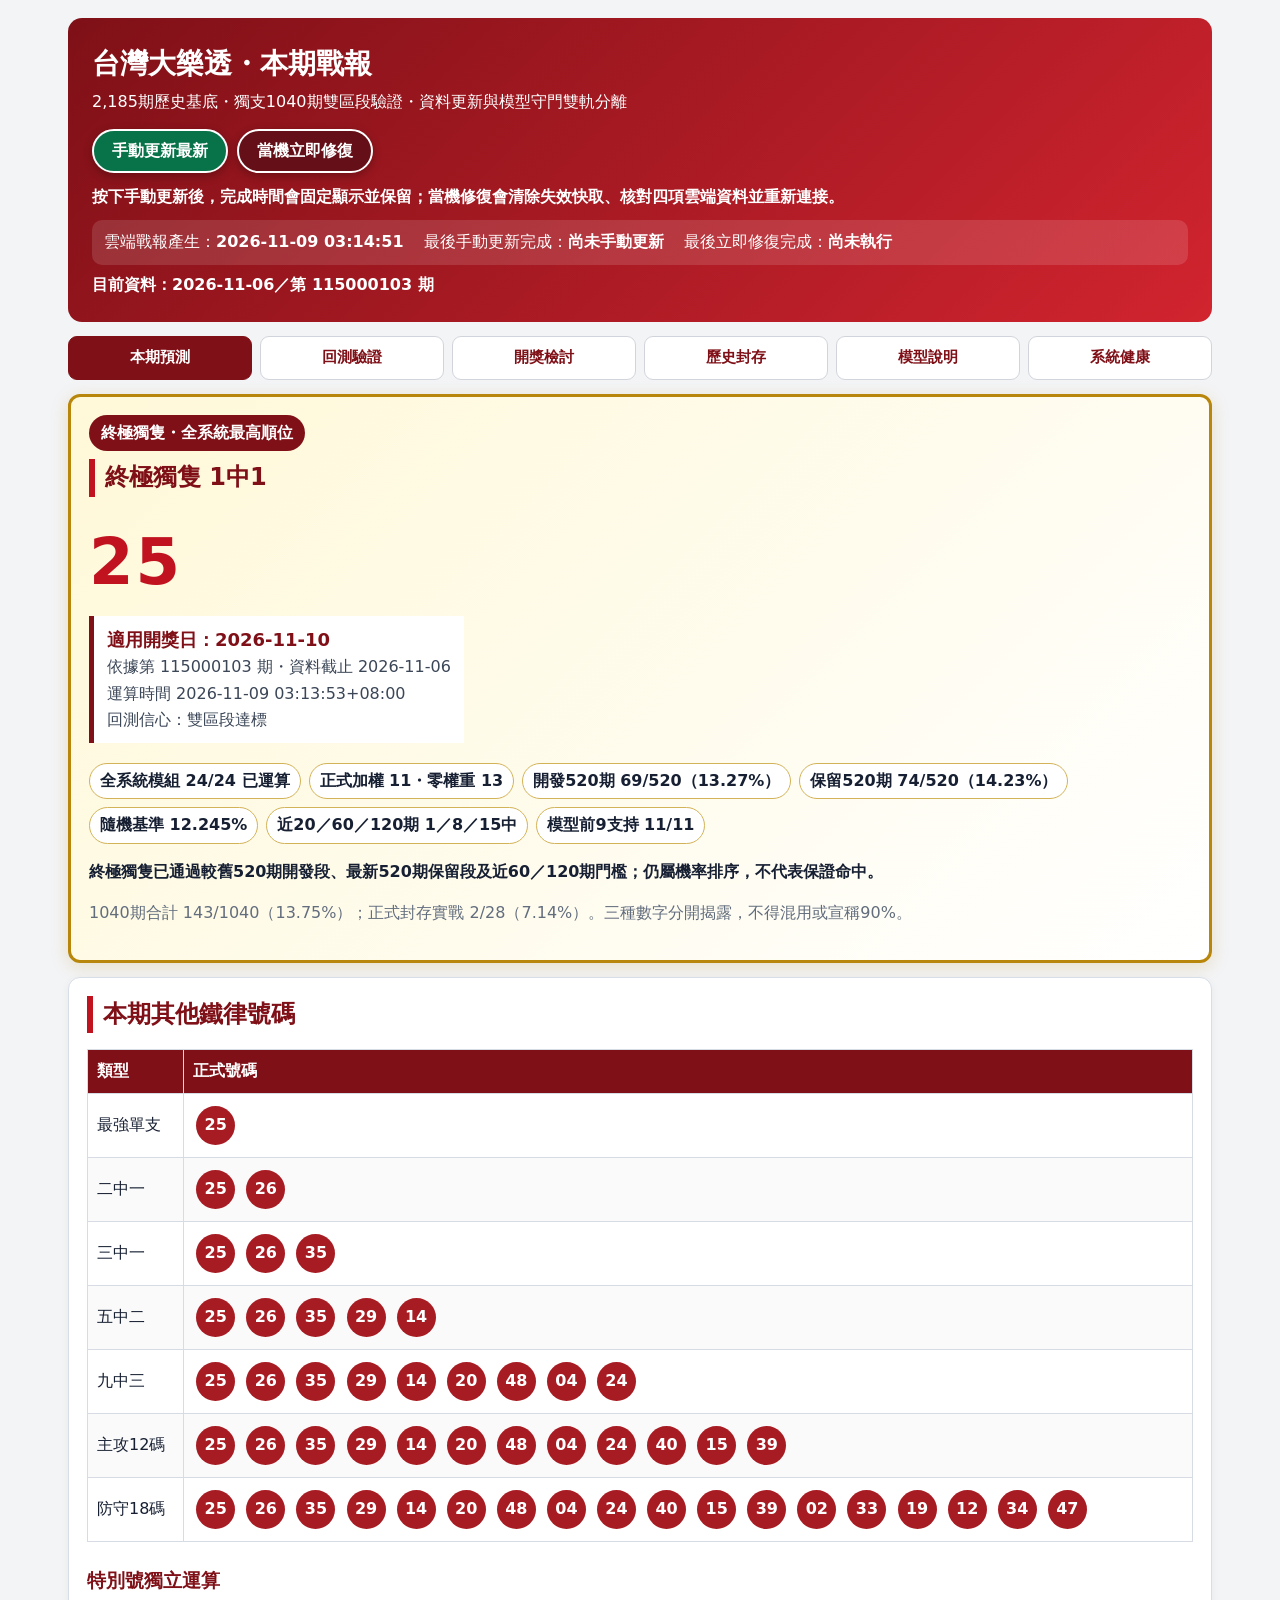
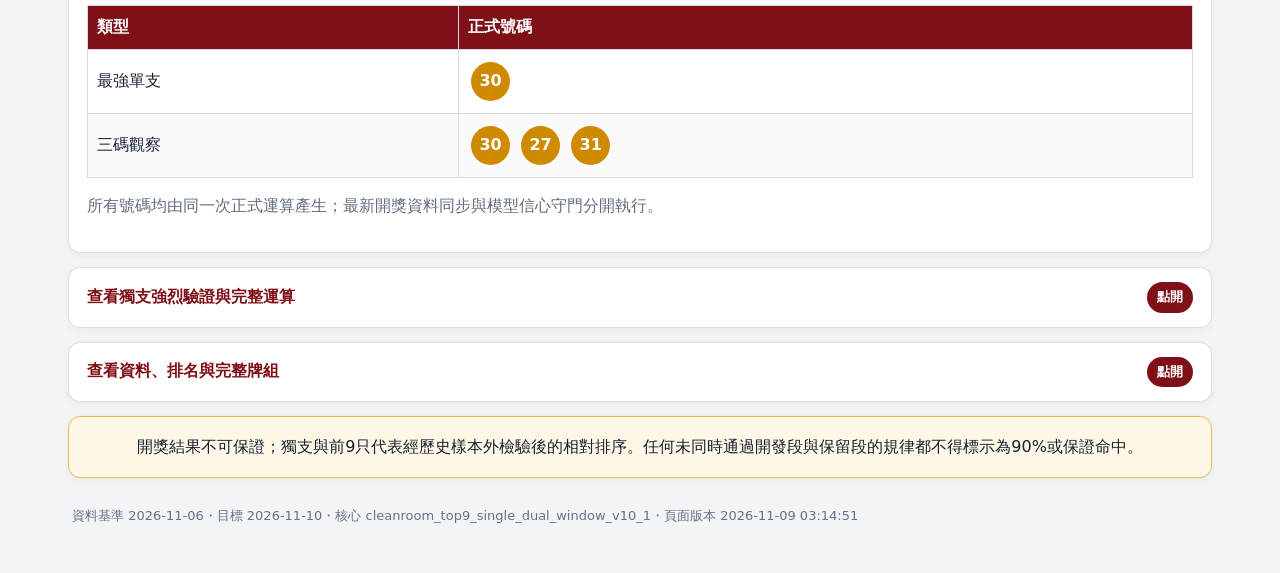
==== commit 0ac12dc3: "大樂透每日預測日期與資料重算" ====
--- a/mobile_cloud/index.html
+++ b/mobile_cloud/index.html
@@ -1,18 +1,18 @@
 <!doctype html>
-<html lang="zh-Hant"><head><meta charset="utf-8"><meta name="viewport" content="width=device-width,initial-scale=1"><meta http-equiv="Cache-Control" content="no-cache, no-store, must-revalidate"><meta http-equiv="Pragma" content="no-cache"><meta http-equiv="Expires" content="0"><meta name="theme-color" content="#7f1017"><meta name="report-version" content="6f7fe3dbda6cd805"><meta name="report-generated-at" content="2026-11-08T01:07:50+08:00"><link rel="manifest" href="manifest.webmanifest"><link rel="stylesheet" href="style.css"><title>台灣大樂透・本期戰報</title></head>
+<html lang="zh-Hant"><head><meta charset="utf-8"><meta name="viewport" content="width=device-width,initial-scale=1"><meta http-equiv="Cache-Control" content="no-cache, no-store, must-revalidate"><meta http-equiv="Pragma" content="no-cache"><meta http-equiv="Expires" content="0"><meta name="theme-color" content="#7f1017"><meta name="report-version" content="f35b3dc6fd2775f8"><meta name="report-generated-at" content="2026-11-09T03:14:51+08:00"><link rel="manifest" href="manifest.webmanifest"><link rel="stylesheet" href="style.css"><title>台灣大樂透・本期戰報</title></head>
 <body><main>
 <header><h1>台灣大樂透・本期戰報</h1><div>2,185期歷史基底・獨支1040期雙區段驗證・資料更新與模型守門雙軌分離</div>
 <div class="app-actions"><button type="button" id="manual-refresh" class="cloud-button update-button">手動更新最新</button><button type="button" id="emergency-repair" class="cloud-button repair-button">當機立即修復</button></div>
 <div class="cloud-control-note">按下手動更新後，完成時間會固定顯示並保留；當機修復會清除失效快取、核對四項雲端資料並重新連接。</div>
-<div class="update-times"><span>雲端戰報產生：<strong id="cloud-generated-time">2026-11-08 01:07:50</strong></span><span>最後手動更新完成：<strong id="last-manual-update" data-manual-time>尚未手動更新</strong></span><span>最後立即修復完成：<strong id="last-repair-time" data-repair-time>尚未執行</strong></span></div>
+<div class="update-times"><span>雲端戰報產生：<strong id="cloud-generated-time">2026-11-09 03:14:51</strong></span><span>最後手動更新完成：<strong id="last-manual-update" data-manual-time>尚未手動更新</strong></span><span>最後立即修復完成：<strong id="last-repair-time" data-repair-time>尚未執行</strong></span></div>
 <div id="cloud-action-status" class="cloud-action-status" role="status" aria-live="polite">目前資料：2026-11-06／第 115000103 期</div><a id="cloud-repair-center" class="repair-center" href="https://github.com/pingshen670822/taiwan-lotto649-ironlaw-cloud/actions/workflows/cloud-watchdog.yml" target="_blank" rel="noopener">開啟雲端修復中心</a></header>
 <nav aria-label="戰報分類"><button type="button" data-tab="decision">本期預測</button><button type="button" data-tab="models">回測驗證</button><button type="button" data-tab="review">開獎檢討</button><button type="button" data-tab="monthly">歷史封存</button><button type="button" data-tab="verify">模型說明</button><button type="button" data-tab="iron">系統健康</button></nav>
 
 <section id="decision" class="tab active">
-<div class="band strong approved"><div class="badge">終極獨隻・全系統最高順位</div><h2>終極獨隻 1中1</h2><div class="number">25</div><div class="single-date"><b>適用開獎日：2026-11-10</b><br>依據第 115000103 期・資料截止 2026-11-06<br>運算時間 2026-11-08 01:07:13+08:00<br>回測信心：雙區段達標</div><div class="validation-seals"><span>全系統模組 24/24 已運算</span><span>正式加權 11・零權重 13</span><span>開發520期 69/520（13.27%）</span><span>保留520期 74/520（14.23%）</span><span>隨機基準 12.245%</span><span>近20／60／120期 1／8／15中</span><span>模型前9支持 11/11</span></div><p><b>終極獨隻已通過較舊520期開發段、最新520期保留段及近60／120期門檻；仍屬機率排序，不代表保證命中。</b></p><p class="note">1040期合計 143/1040（13.75%）；正式封存實戰 2/28（7.14%）。三種數字分開揭露，不得混用或宣稱90%。</p></div>
+<div class="band strong approved"><div class="badge">終極獨隻・全系統最高順位</div><h2>終極獨隻 1中1</h2><div class="number">25</div><div class="single-date"><b>適用開獎日：2026-11-10</b><br>依據第 115000103 期・資料截止 2026-11-06<br>運算時間 2026-11-09 03:13:53+08:00<br>回測信心：雙區段達標</div><div class="validation-seals"><span>全系統模組 24/24 已運算</span><span>正式加權 11・零權重 13</span><span>開發520期 69/520（13.27%）</span><span>保留520期 74/520（14.23%）</span><span>隨機基準 12.245%</span><span>近20／60／120期 1／8／15中</span><span>模型前9支持 11/11</span></div><p><b>終極獨隻已通過較舊520期開發段、最新520期保留段及近60／120期門檻；仍屬機率排序，不代表保證命中。</b></p><p class="note">1040期合計 143/1040（13.75%）；正式封存實戰 2/28（7.14%）。三種數字分開揭露，不得混用或宣稱90%。</p></div>
 <div class="band ironlaw-numbers"><h2>本期其他鐵律號碼</h2><div class="scroll"><table><thead><tr><th>類型</th><th>正式號碼</th></tr></thead><tbody><tr><td>最強單支</td><td><span class="ball ">25</span></td></tr><tr><td>二中一</td><td><span class="ball ">25</span> <span class="ball ">26</span></td></tr><tr><td>三中一</td><td><span class="ball ">25</span> <span class="ball ">26</span> <span class="ball ">35</span></td></tr><tr><td>五中二</td><td><span class="ball ">25</span> <span class="ball ">26</span> <span class="ball ">35</span> <span class="ball ">29</span> <span class="ball ">14</span></td></tr><tr><td>九中三</td><td><span class="ball ">25</span> <span class="ball ">26</span> <span class="ball ">35</span> <span class="ball ">29</span> <span class="ball ">14</span> <span class="ball ">20</span> <span class="ball ">48</span> <span class="ball ">04</span> <span class="ball ">24</span></td></tr><tr><td>主攻12碼</td><td><span class="ball ">25</span> <span class="ball ">26</span> <span class="ball ">35</span> <span class="ball ">29</span> <span class="ball ">14</span> <span class="ball ">20</span> <span class="ball ">48</span> <span class="ball ">04</span> <span class="ball ">24</span> <span class="ball ">40</span> <span class="ball ">15</span> <span class="ball ">39</span></td></tr><tr><td>防守18碼</td><td><span class="ball ">25</span> <span class="ball ">26</span> <span class="ball ">35</span> <span class="ball ">29</span> <span class="ball ">14</span> <span class="ball ">20</span> <span class="ball ">48</span> <span class="ball ">04</span> <span class="ball ">24</span> <span class="ball ">40</span> <span class="ball ">15</span> <span class="ball ">39</span> <span class="ball ">02</span> <span class="ball ">33</span> <span class="ball ">19</span> <span class="ball ">12</span> <span class="ball ">34</span> <span class="ball ">47</span></td></tr></tbody></table></div><h3>特別號獨立運算</h3><div class="scroll"><table><thead><tr><th>類型</th><th>正式號碼</th></tr></thead><tbody><tr><td>最強單支</td><td><span class="ball specialball">30</span></td></tr><tr><td>三碼觀察</td><td><span class="ball specialball">30</span> <span class="ball specialball">27</span> <span class="ball specialball">31</span></td></tr></tbody></table></div><p class="note">所有號碼均由同一次正式運算產生；最新開獎資料同步與模型信心守門分開執行。</p></div>
 <details class="report-details"><summary>查看獨支強烈驗證與完整運算</summary><div class="band"><h2>多項邏輯驗證</h2><div class="scroll"><table><thead><tr><th>檢查項目</th><th>結果</th></tr></thead><tbody><tr><td>獨支使用獨立1中1選擇器</td><td>通過</td></tr><tr><td>只用較舊520期選型，保留段不參與挑選</td><td>通過</td></tr><tr><td>全部已登錄模組完成本期運算</td><td>通過</td></tr><tr><td>未通過雙區段模組權重歸零</td><td>通過</td></tr><tr><td>開發520期與保留520期完整</td><td>通過</td></tr><tr><td>較舊520期開發段勝過隨機</td><td>通過</td></tr><tr><td>最新520期保留段勝過隨機</td><td>通過</td></tr><tr><td>禁止終極獨隻連續兩期使用同號</td><td>通過</td></tr><tr><td>近60期獨支命中率不低於隨機</td><td>通過</td></tr><tr><td>近120期獨支命中率不低於隨機</td><td>通過</td></tr><tr><td>至少半數模型列入前9</td><td>通過</td></tr><tr><td>至少三分之二模型列入前15</td><td>通過</td></tr><tr><td>未通過雙區段的軌跡候選全部排除</td><td>通過</td></tr><tr><td>正式發布守門通過</td><td>通過</td></tr><tr><td>禁止直接照抄上期開獎號</td><td>通過</td></tr></tbody></table></div></div><div class="band"><h2>全系統模組逐項運算</h2><p><b>全系統驗證後最高順位：25</b></p><p class="note">所有已登錄且可重現模組每日全部運算；核心模型依滾動成績受限加權，軌跡候選未同時通過兩個520期時權重固定為0，不准用未驗證模組拉高信心。</p><div class="scroll"><table><thead><tr><th>模組</th><th>類別</th><th>本期第一候選</th><th>最終權重</th><th>獨隻順位</th><th>狀態</th></tr></thead><tbody><tr><td>bayes_24</td><td>核心機率／順位模型</td><td><span class="ball ">14</span></td><td>8.14%</td><td>6</td><td>正式滾動加權</td></tr><tr><td>bayes_60</td><td>核心機率／順位模型</td><td><span class="ball ">25</span></td><td>8.73%</td><td>2</td><td>正式滾動加權</td></tr><tr><td>bayes_150</td><td>核心機率／順位模型</td><td><span class="ball ">25</span></td><td>8.92%</td><td>1</td><td>正式滾動加權</td></tr><tr><td>bayes_360</td><td>核心機率／順位模型</td><td><span class="ball ">25</span></td><td>16.09%</td><td>1</td><td>正式滾動加權</td></tr><tr><td>ewma_8</td><td>核心機率／順位模型</td><td><span class="ball ">25</span></td><td>4.12%</td><td>1</td><td>正式滾動加權</td></tr><tr><td>ewma_21</td><td>核心機率／順位模型</td><td><span class="ball ">25</span></td><td>9.13%</td><td>1</td><td>正式滾動加權</td></tr><tr><td>ewma_55</td><td>核心機率／順位模型</td><td><span class="ball ">25</span></td><td>8.08%</td><td>1</td><td>正式滾動加權</td></tr><tr><td>ewma_144</td><td>核心機率／順位模型</td><td><span class="ball ">25</span></td><td>17.19%</td><td>1</td><td>正式滾動加權</td></tr><tr><td>empirical_hazard</td><td>核心機率／順位模型</td><td><span class="ball ">34</span></td><td>5.02%</td><td>5</td><td>正式滾動加權</td></tr><tr><td>conditional_pair</td><td>核心機率／順位模型</td><td><span class="ball ">25</span></td><td>6.50%</td><td>1</td><td>正式滾動加權</td></tr><tr><td>regime_slope</td><td>核心機率／順位模型</td><td><span class="ball ">25</span></td><td>8.09%</td><td>2</td><td>正式滾動加權</td></tr><tr><td>frequency_60</td><td>軌跡／週期／拖牌候選</td><td><span class="ball ">04</span></td><td>0.00%</td><td>—</td><td>雙區段淘汰</td></tr><tr><td>frequency_240</td><td>軌跡／週期／拖牌候選</td><td><span class="ball ">25</span></td><td>0.00%</td><td>—</td><td>雙區段淘汰</td></tr><tr><td>weekday_cycle</td><td>軌跡／週期／拖牌候選</td><td><span class="ball ">15</span></td><td>0.00%</td><td>—</td><td>雙區段淘汰</td></tr><tr><td>transition_drag</td><td>軌跡／週期／拖牌候選</td><td><span class="ball ">26</span></td><td>0.00%</td><td>—</td><td>雙區段淘汰</td></tr><tr><td>two_step_drag</td><td>軌跡／週期／拖牌候選</td><td><span class="ball ">26</span></td><td>0.00%</td><td>—</td><td>雙區段淘汰</td></tr><tr><td>neighbor_track</td><td>軌跡／週期／拖牌候選</td><td><span class="ball ">25</span></td><td>0.00%</td><td>—</td><td>雙區段淘汰</td></tr><tr><td>interval_recurrence</td><td>軌跡／週期／拖牌候選</td><td><span class="ball ">02</span></td><td>0.00%</td><td>—</td><td>雙區段淘汰</td></tr><tr><td>cooccurrence_drag</td><td>軌跡／週期／拖牌候選</td><td><span class="ball ">29</span></td><td>0.00%</td><td>—</td><td>雙區段淘汰</td></tr><tr><td>multi_condition_equal</td><td>軌跡／週期／拖牌候選</td><td><span class="ball ">25</span></td><td>0.00%</td><td>—</td><td>雙區段淘汰</td></tr><tr><td>rolling_best_60</td><td>軌跡／週期／拖牌候選</td><td><span class="ball ">25</span></td><td>0.00%</td><td>—</td><td>雙區段淘汰</td></tr><tr><td>rolling_best_120</td><td>軌跡／週期／拖牌候選</td><td><span class="ball ">25</span></td><td>0.00%</td><td>—</td><td>雙區段淘汰</td></tr><tr><td>performance_vote_60</td><td>軌跡／週期／拖牌候選</td><td><span class="ball ">25</span></td><td>0.00%</td><td>—</td><td>雙區段淘汰</td></tr><tr><td>performance_vote_120</td><td>軌跡／週期／拖牌候選</td><td><span class="ball ">25</span></td><td>0.00%</td><td>—</td><td>雙區段淘汰</td></tr></tbody></table></div></div><div class="band"><h2>清楚分層推薦</h2><div class="grid"><div class="card primary"><div class="label">A級・唯一最強排序</div><div class="number-line"><span class="ball ">25</span></div></div><div class="card "><div class="label">B級・前三排序</div><div class="number-line"><span class="ball ">25</span> <span class="ball ">26</span> <span class="ball ">35</span></div></div><div class="card "><div class="label">C級・核心前九</div><div class="number-line"><span class="ball ">25</span> <span class="ball ">26</span> <span class="ball ">35</span> <span class="ball ">29</span> <span class="ball ">14</span> <span class="ball ">20</span> <span class="ball ">48</span> <span class="ball ">04</span> <span class="ball ">24</span></div></div><div class="card "><div class="label">D級・次高防守</div><div class="number-line"><span class="ball ">40</span> <span class="ball ">15</span> <span class="ball ">39</span> <span class="ball ">02</span> <span class="ball ">33</span> <span class="ball ">19</span> <span class="ball ">12</span> <span class="ball ">34</span> <span class="ball ">47</span></div></div><div class="card low"><div class="label">E級・低機率暫避</div><div class="number-line"><span class="ball avoid">01</span> <span class="ball avoid">07</span> <span class="ball avoid">17</span> <span class="ball avoid">28</span> <span class="ball avoid">31</span> <span class="ball avoid">37</span> <span class="ball avoid">42</span> <span class="ball avoid">44</span> <span class="ball avoid">45</span> <span class="ball avoid">46</span></div></div></div></div></details>
-<details class="report-details"><summary>查看資料、排名與完整牌組</summary><div class="band"><h2>本期資料</h2><div class="grid"><div class="card"><div class="label">預測目標日</div><div class="value">2026-11-10</div></div><div class="card"><div class="label">歷史資料截止日</div><div class="value">2026-11-06</div></div><div class="card"><div class="label">依據期別</div><div class="value">第 115000103 期</div></div><div class="card"><div class="label">使用歷史期數</div><div class="value">2,185期</div></div><div class="card"><div class="label">戰報產生時間</div><div class="value">2026-11-08 01:07:50</div></div></div></div><div class="band"><h2>內部前18名診斷</h2><p class="note">此表為運算順位與校準值，不代表中獎保證。</p><div class="scroll"><table><thead><tr><th>順位</th><th>號碼</th><th>校準機率</th></tr></thead><tbody><tr><td>1</td><td><span class="ball sub">25</span></td><td>13.142%</td></tr><tr><td>2</td><td><span class="ball sub">26</span></td><td>12.929%</td></tr><tr><td>3</td><td><span class="ball sub">35</span></td><td>12.722%</td></tr><tr><td>4</td><td><span class="ball sub">29</span></td><td>12.644%</td></tr><tr><td>5</td><td><span class="ball sub">14</span></td><td>12.637%</td></tr><tr><td>6</td><td><span class="ball sub">20</span></td><td>12.609%</td></tr><tr><td>7</td><td><span class="ball sub">48</span></td><td>12.598%</td></tr><tr><td>8</td><td><span class="ball sub">04</span></td><td>12.588%</td></tr><tr><td>9</td><td><span class="ball sub">24</span></td><td>12.494%</td></tr><tr><td>10</td><td><span class="ball sub">40</span></td><td>12.492%</td></tr><tr><td>11</td><td><span class="ball sub">15</span></td><td>12.472%</td></tr><tr><td>12</td><td><span class="ball sub">39</span></td><td>12.465%</td></tr><tr><td>13</td><td><span class="ball sub">02</span></td><td>12.459%</td></tr><tr><td>14</td><td><span class="ball sub">33</span></td><td>12.457%</td></tr><tr><td>15</td><td><span class="ball sub">19</span></td><td>12.444%</td></tr><tr><td>16</td><td><span class="ball sub">12</span></td><td>12.439%</td></tr><tr><td>17</td><td><span class="ball sub">34</span></td><td>12.426%</td></tr><tr><td>18</td><td><span class="ball sub">47</span></td><td>12.420%</td></tr></tbody></table></div></div><div class="band"><h2>八組結構平衡建議</h2><div class="grid"><div class="card"><div class="label">第1組</div><div class="number-line"><span class="ball ">14</span> <span class="ball ">20</span> <span class="ball ">25</span> <span class="ball ">26</span> <span class="ball ">29</span> <span class="ball ">35</span></div></div><div class="card"><div class="label">第2組</div><div class="number-line"><span class="ball ">04</span> <span class="ball ">14</span> <span class="ball ">25</span> <span class="ball ">26</span> <span class="ball ">35</span> <span class="ball ">48</span></div></div><div class="card"><div class="label">第3組</div><div class="number-line"><span class="ball ">04</span> <span class="ball ">20</span> <span class="ball ">25</span> <span class="ball ">26</span> <span class="ball ">29</span> <span class="ball ">48</span></div></div><div class="card"><div class="label">第4組</div><div class="number-line"><span class="ball ">04</span> <span class="ball ">15</span> <span class="ball ">25</span> <span class="ball ">26</span> <span class="ball ">29</span> <span class="ball ">35</span></div></div><div class="card"><div class="label">第5組</div><div class="number-line"><span class="ball ">20</span> <span class="ball ">24</span> <span class="ball ">25</span> <span class="ball ">26</span> <span class="ball ">35</span> <span class="ball ">48</span></div></div><div class="card"><div class="label">第6組</div><div class="number-line"><span class="ball ">04</span> <span class="ball ">20</span> <span class="ball ">25</span> <span class="ball ">26</span> <span class="ball ">35</span> <span class="ball ">40</span></div></div><div class="card"><div class="label">第7組</div><div class="number-line"><span class="ball ">04</span> <span class="ball ">14</span> <span class="ball ">25</span> <span class="ball ">26</span> <span class="ball ">29</span> <span class="ball ">40</span></div></div><div class="card"><div class="label">第8組</div><div class="number-line"><span class="ball ">14</span> <span class="ball ">15</span> <span class="ball ">25</span> <span class="ball ">26</span> <span class="ball ">29</span> <span class="ball ">48</span></div></div></div></div><div class="band warning"><h2>下期低機率暫避</h2><p class="note">只做風險排序，不代表絕對不開；與主攻牌完全分離。</p><div class="grid"><div class="card low"><div class="label">五不中</div><div class="number-line"><span class="ball avoid">07</span> <span class="ball avoid">17</span> <span class="ball avoid">31</span> <span class="ball avoid">42</span> <span class="ball avoid">44</span></div></div><div class="card low"><div class="label">十不中</div><div class="number-line"><span class="ball avoid">01</span> <span class="ball avoid">07</span> <span class="ball avoid">17</span> <span class="ball avoid">28</span> <span class="ball avoid">31</span> <span class="ball avoid">37</span> <span class="ball avoid">42</span> <span class="ball avoid">44</span> <span class="ball avoid">45</span> <span class="ball avoid">46</span></div></div><div class="card low"><div class="label">十五不中</div><div class="number-line"><span class="ball avoid">01</span> <span class="ball avoid">07</span> <span class="ball avoid">10</span> <span class="ball avoid">17</span> <span class="ball avoid">21</span> <span class="ball avoid">22</span> <span class="ball avoid">27</span> <span class="ball avoid">28</span> <span class="ball avoid">30</span> <span class="ball avoid">31</span> <span class="ball avoid">37</span> <span class="ball avoid">42</span> <span class="ball avoid">44</span> <span class="ball avoid">45</span> <span class="ball avoid">46</span></div></div></div></div></details>
+<details class="report-details"><summary>查看資料、排名與完整牌組</summary><div class="band"><h2>本期資料</h2><div class="grid"><div class="card"><div class="label">預測目標日</div><div class="value">2026-11-10</div></div><div class="card"><div class="label">歷史資料截止日</div><div class="value">2026-11-06</div></div><div class="card"><div class="label">依據期別</div><div class="value">第 115000103 期</div></div><div class="card"><div class="label">使用歷史期數</div><div class="value">2,185期</div></div><div class="card"><div class="label">戰報產生時間</div><div class="value">2026-11-09 03:14:51</div></div></div></div><div class="band"><h2>內部前18名診斷</h2><p class="note">此表為運算順位與校準值，不代表中獎保證。</p><div class="scroll"><table><thead><tr><th>順位</th><th>號碼</th><th>校準機率</th></tr></thead><tbody><tr><td>1</td><td><span class="ball sub">25</span></td><td>13.142%</td></tr><tr><td>2</td><td><span class="ball sub">26</span></td><td>12.929%</td></tr><tr><td>3</td><td><span class="ball sub">35</span></td><td>12.722%</td></tr><tr><td>4</td><td><span class="ball sub">29</span></td><td>12.644%</td></tr><tr><td>5</td><td><span class="ball sub">14</span></td><td>12.637%</td></tr><tr><td>6</td><td><span class="ball sub">20</span></td><td>12.609%</td></tr><tr><td>7</td><td><span class="ball sub">48</span></td><td>12.598%</td></tr><tr><td>8</td><td><span class="ball sub">04</span></td><td>12.588%</td></tr><tr><td>9</td><td><span class="ball sub">24</span></td><td>12.494%</td></tr><tr><td>10</td><td><span class="ball sub">40</span></td><td>12.492%</td></tr><tr><td>11</td><td><span class="ball sub">15</span></td><td>12.472%</td></tr><tr><td>12</td><td><span class="ball sub">39</span></td><td>12.465%</td></tr><tr><td>13</td><td><span class="ball sub">02</span></td><td>12.459%</td></tr><tr><td>14</td><td><span class="ball sub">33</span></td><td>12.457%</td></tr><tr><td>15</td><td><span class="ball sub">19</span></td><td>12.444%</td></tr><tr><td>16</td><td><span class="ball sub">12</span></td><td>12.439%</td></tr><tr><td>17</td><td><span class="ball sub">34</span></td><td>12.426%</td></tr><tr><td>18</td><td><span class="ball sub">47</span></td><td>12.420%</td></tr></tbody></table></div></div><div class="band"><h2>八組結構平衡建議</h2><div class="grid"><div class="card"><div class="label">第1組</div><div class="number-line"><span class="ball ">14</span> <span class="ball ">20</span> <span class="ball ">25</span> <span class="ball ">26</span> <span class="ball ">29</span> <span class="ball ">35</span></div></div><div class="card"><div class="label">第2組</div><div class="number-line"><span class="ball ">04</span> <span class="ball ">14</span> <span class="ball ">25</span> <span class="ball ">26</span> <span class="ball ">35</span> <span class="ball ">48</span></div></div><div class="card"><div class="label">第3組</div><div class="number-line"><span class="ball ">04</span> <span class="ball ">20</span> <span class="ball ">25</span> <span class="ball ">26</span> <span class="ball ">29</span> <span class="ball ">48</span></div></div><div class="card"><div class="label">第4組</div><div class="number-line"><span class="ball ">04</span> <span class="ball ">15</span> <span class="ball ">25</span> <span class="ball ">26</span> <span class="ball ">29</span> <span class="ball ">35</span></div></div><div class="card"><div class="label">第5組</div><div class="number-line"><span class="ball ">20</span> <span class="ball ">24</span> <span class="ball ">25</span> <span class="ball ">26</span> <span class="ball ">35</span> <span class="ball ">48</span></div></div><div class="card"><div class="label">第6組</div><div class="number-line"><span class="ball ">04</span> <span class="ball ">20</span> <span class="ball ">25</span> <span class="ball ">26</span> <span class="ball ">35</span> <span class="ball ">40</span></div></div><div class="card"><div class="label">第7組</div><div class="number-line"><span class="ball ">04</span> <span class="ball ">14</span> <span class="ball ">25</span> <span class="ball ">26</span> <span class="ball ">29</span> <span class="ball ">40</span></div></div><div class="card"><div class="label">第8組</div><div class="number-line"><span class="ball ">14</span> <span class="ball ">15</span> <span class="ball ">25</span> <span class="ball ">26</span> <span class="ball ">29</span> <span class="ball ">48</span></div></div></div></div><div class="band warning"><h2>下期低機率暫避</h2><p class="note">只做風險排序，不代表絕對不開；與主攻牌完全分離。</p><div class="grid"><div class="card low"><div class="label">五不中</div><div class="number-line"><span class="ball avoid">07</span> <span class="ball avoid">17</span> <span class="ball avoid">31</span> <span class="ball avoid">42</span> <span class="ball avoid">44</span></div></div><div class="card low"><div class="label">十不中</div><div class="number-line"><span class="ball avoid">01</span> <span class="ball avoid">07</span> <span class="ball avoid">17</span> <span class="ball avoid">28</span> <span class="ball avoid">31</span> <span class="ball avoid">37</span> <span class="ball avoid">42</span> <span class="ball avoid">44</span> <span class="ball avoid">45</span> <span class="ball avoid">46</span></div></div><div class="card low"><div class="label">十五不中</div><div class="number-line"><span class="ball avoid">01</span> <span class="ball avoid">07</span> <span class="ball avoid">10</span> <span class="ball avoid">17</span> <span class="ball avoid">21</span> <span class="ball avoid">22</span> <span class="ball avoid">27</span> <span class="ball avoid">28</span> <span class="ball avoid">30</span> <span class="ball avoid">31</span> <span class="ball avoid">37</span> <span class="ball avoid">42</span> <span class="ball avoid">44</span> <span class="ball avoid">45</span> <span class="ball avoid">46</span></div></div></div></div></details>
 </section>
 
 <section id="models" class="tab"><div class="band"><h2>獨立1中1與前9碼走步回測</h2><div class="grid"><div class="card primary"><div class="label">獨支較舊520期開發段</div><div class="value">69/520（13.27%）</div><div class="note">必須勝過隨機 12.245%</div></div><div class="card primary"><div class="label">獨支最新520期保留段</div><div class="value">74/520（14.23%）</div><div class="note">禁止只挑這段漂亮數字</div></div><div class="card"><div class="label">獨支近20／60／120期</div><div class="value">1／8／15中</div><div class="note">只使用各期開獎前資料</div></div><div class="card"><div class="label">前9碼1040期平均命中</div><div class="value">1.126</div><div class="note">隨機基準 1.102</div></div><div class="card"><div class="label">最近20期前9平均命中</div><div class="value">1.0</div><div class="note">短期表現獨立監控</div></div><div class="card"><div class="label">第10–15名平均外溢</div><div class="value">0.7106</div><div class="note">外溢不算前9成功</div></div></div></div><div class="band"><h2>軌跡、週期與拖牌雙區段稽核</h2><p><b>沒有任何受測軌跡、週期或拖牌方法同時通過兩段驗證</b></p><p class="note">准入規則：較舊520期與最新520期必須同時高於6/49（12.2449%）；只在近期漂亮的一律淘汰。</p><div class="scroll"><table><thead><tr><th>受測規則</th><th>開發520期</th><th>保留520期</th><th>近20／60／120中</th><th>下期候選</th><th>結果</th></tr></thead><tbody><tr><td>60期頻率</td><td>60/520（11.54%）</td><td>67/520（12.88%）</td><td>1／7／12</td><td>4</td><td>淘汰</td></tr><tr><td>240期頻率</td><td>58/520（11.15%）</td><td>63/520（12.12%）</td><td>4／12／20</td><td>25</td><td>淘汰</td></tr><tr><td>開獎星期週期</td><td>64/520（12.31%）</td><td>51/520（9.81%）</td><td>1／3／9</td><td>15</td><td>淘汰</td></tr><tr><td>一階拖牌</td><td>56/520（10.77%）</td><td>69/520（13.27%）</td><td>3／13／19</td><td>26</td><td>淘汰</td></tr><tr><td>二階拖牌</td><td>56/520（10.77%）</td><td>54/520（10.38%）</td><td>2／7／13</td><td>26</td><td>淘汰</td></tr><tr><td>鄰號軌跡</td><td>56/520（10.77%）</td><td>60/520（11.54%）</td><td>3／10／15</td><td>25</td><td>淘汰</td></tr><tr><td>間隔復現</td><td>67/520（12.88%）</td><td>54/520（10.38%）</td><td>3／5／14</td><td>2</td><td>淘汰</td></tr><tr><td>共現拖牌</td><td>59/520（11.35%）</td><td>64/520（12.31%）</td><td>4／12／20</td><td>29</td><td>淘汰</td></tr><tr><td>多條件等權</td><td>58/520（11.15%）</td><td>72/520（13.85%）</td><td>1／13／23</td><td>25</td><td>淘汰</td></tr><tr><td>近60期最佳規則切換</td><td>62/520（11.92%）</td><td>60/520（11.54%）</td><td>2／8／14</td><td>25</td><td>淘汰</td></tr><tr><td>近120期最佳規則切換</td><td>54/520（10.38%）</td><td>63/520（12.12%）</td><td>1／10／15</td><td>25</td><td>淘汰</td></tr><tr><td>近60期績效投票</td><td>59/520（11.35%）</td><td>62/520（11.92%）</td><td>1／9／19</td><td>25</td><td>淘汰</td></tr><tr><td>近120期績效投票</td><td>54/520（10.38%）</td><td>64/520（12.31%）</td><td>1／11／19</td><td>25</td><td>淘汰</td></tr></tbody></table></div></div><div class="band"><h2>第10名後問題專項檢測</h2><article class="pack"><div class="pack-title">本期前9精準壓縮</div><p>升入 <span class="ball ">20</span> <span class="ball ">48</span> <span class="ball ">04</span> <span class="ball ">24</span>　撤出 <span class="ball avoid">40</span> <span class="ball avoid">15</span> <span class="ball avoid">39</span> <span class="ball avoid">02</span></p><small>固定邊界4席；上期號在前9最多3席</small></article><div class="scroll"><table><thead><tr><th>開獎日</th><th>前9命中</th><th>第10–15名外溢</th><th>六顆實開順位</th><th>撤換數</th><th>升入前9</th><th>撤出前9</th></tr></thead><tbody><tr><td>2026-10-06</td><td>0</td><td>2</td><td>10、13、18、26、29、44</td><td>4</td><td><span class="ball ">47</span> <span class="ball ">19</span> <span class="ball ">24</span></td><td><span class="ball avoid">18</span> <span class="ball avoid">29</span> <span class="ball avoid">20</span></td></tr><tr><td>2026-10-09</td><td>0</td><td>1</td><td>10、28、30、38、42、47</td><td>4</td><td><span class="ball ">29</span> <span class="ball ">47</span> <span class="ball ">39</span> <span class="ball ">06</span></td><td><span class="ball avoid">25</span> <span class="ball avoid">15</span> <span class="ball avoid">04</span> <span class="ball avoid">18</span></td></tr><tr><td>2026-10-13</td><td>2</td><td>0</td><td>3、9、17、19、25、49</td><td>4</td><td><span class="ball ">18</span> <span class="ball ">39</span> <span class="ball ">19</span> <span class="ball ">47</span></td><td><span class="ball avoid">12</span> <span class="ball avoid">14</span> <span class="ball avoid">04</span> <span class="ball avoid">29</span></td></tr><tr><td>2026-10-16</td><td>1</td><td>0</td><td>5、20、25、30、32、36</td><td>4</td><td><span class="ball ">04</span> <span class="ball ">36</span> <span class="ball ">18</span> <span class="ball ">29</span></td><td><span class="ball avoid">47</span> <span class="ball avoid">12</span> <span class="ball avoid">20</span> <span class="ball avoid">03</span></td></tr><tr><td>2026-10-20</td><td>0</td><td>0</td><td>18、20、23、27、28、38</td><td>4</td><td><span class="ball ">18</span> <span class="ball ">03</span> <span class="ball ">29</span> <span class="ball ">04</span></td><td><span class="ball avoid">14</span> <span class="ball avoid">47</span> <span class="ball avoid">20</span> <span class="ball avoid">06</span></td></tr><tr><td>2026-10-23</td><td>1</td><td>1</td><td>7、10、35、40、42、45</td><td>4</td><td><span class="ball ">20</span> <span class="ball ">33</span> <span class="ball ">14</span> <span class="ball ">29</span></td><td><span class="ball avoid">40</span> <span class="ball avoid">12</span> <span class="ball avoid">06</span> <span class="ball avoid">47</span></td></tr><tr><td>2026-10-27</td><td>1</td><td>0</td><td>6、31、32、33、35、36</td><td>4</td><td><span class="ball ">14</span> <span class="ball ">47</span> <span class="ball ">02</span> <span class="ball ">06</span></td><td><span class="ball avoid">15</span> <span class="ball avoid">20</span> <span class="ball avoid">19</span> <span class="ball avoid">12</span></td></tr><tr><td>2026-10-30</td><td>1</td><td>1</td><td>4、14、21、39、40、44</td><td>4</td><td><span class="ball ">20</span> <span class="ball ">47</span> <span class="ball ">16</span> <span class="ball ">06</span></td><td><span class="ball avoid">33</span> <span class="ball avoid">15</span> <span class="ball avoid">12</span> <span class="ball avoid">19</span></td></tr><tr><td>2026-11-03</td><td>1</td><td>0</td><td>1、16、18、20、29、40</td><td>4</td><td><span class="ball ">20</span> <span class="ball ">12</span> <span class="ball ">19</span> <span class="ball ">47</span></td><td><span class="ball avoid">15</span> <span class="ball avoid">04</span> <span class="ball avoid">33</span> <span class="ball avoid">34</span></td></tr><tr><td>2026-11-06</td><td>1</td><td>0</td><td>2、27、32、34、40、42</td><td>4</td><td><span class="ball ">33</span> <span class="ball ">02</span> <span class="ball ">12</span></td><td><span class="ball avoid">39</span> <span class="ball avoid">04</span> <span class="ball avoid">14</span></td></tr></tbody></table></div></div><details class="report-details"><summary>查看逐模組錯誤檢討與滾動調整</summary><div class="band"><h2>前9碼三層滾動權重</h2><div class="scroll"><table><thead><tr><th>模型</th><th>最終權重</th><th>近20前9命中</th><th>近60前9命中</th><th>近120前9命中</th><th>近20外溢</th><th>連續零命中</th><th>對數損失</th></tr></thead><tbody><tr><td>bayes_24</td><td>8.14%</td><td>1.000</td><td>0.983</td><td>0.983</td><td>0.650</td><td>0</td><td>0.373203</td></tr><tr><td>bayes_60</td><td>8.73%</td><td>0.950</td><td>1.050</td><td>1.142</td><td>0.750</td><td>0</td><td>0.372789</td></tr><tr><td>bayes_150</td><td>8.92%</td><td>1.050</td><td>1.067</td><td>1.042</td><td>0.800</td><td>1</td><td>0.372511</td></tr><tr><td>bayes_360</td><td>16.09%</td><td>1.300</td><td>1.150</td><td>1.050</td><td>0.550</td><td>0</td><td>0.372548</td></tr><tr><td>ewma_8</td><td>4.12%</td><td>0.900</td><td>1.067</td><td>1.083</td><td>0.650</td><td>1</td><td>0.399900</td></tr><tr><td>ewma_21</td><td>9.13%</td><td>1.100</td><td>1.067</td><td>1.050</td><td>0.600</td><td>0</td><td>0.380967</td></tr><tr><td>ewma_55</td><td>8.08%</td><td>0.950</td><td>1.100</td><td>1.092</td><td>0.900</td><td>0</td><td>0.375140</td></tr><tr><td>ewma_144</td><td>17.19%</td><td>1.250</td><td>1.200</td><td>1.158</td><td>0.600</td><td>0</td><td>0.373211</td></tr><tr><td>empirical_hazard</td><td>5.02%</td><td>0.750</td><td>1.050</td><td>1.058</td><td>0.950</td><td>0</td><td>0.375694</td></tr><tr><td>conditional_pair</td><td>6.50%</td><td>0.900</td><td>1.067</td><td>1.133</td><td>1.000</td><td>1</td><td>0.375012</td></tr><tr><td>regime_slope</td><td>8.09%</td><td>0.950</td><td>1.033</td><td>1.083</td><td>0.800</td><td>0</td><td>0.372956</td></tr></tbody></table></div></div><div class="band"><h2>主號模型錯誤追責</h2><div class="scroll"><table><thead><tr><th>模型</th><th>原第一名</th><th>1中1</th><th>前9命中</th><th>命中號</th><th>權重變動</th><th>處置</th></tr></thead><tbody><tr><td>bayes_24</td><td><span class="ball ">35</span></td><td>未中</td><td>1</td><td><span class="ball gold">26</span></td><td>7.39% → 8.14%</td><td>失敗但受權重上限約束，列入下期監控</td></tr><tr><td>bayes_60</td><td><span class="ball ">29</span></td><td>未中</td><td>1</td><td><span class="ball gold">26</span></td><td>8.79% → 8.73%</td><td>通過，依滾動成績調整</td></tr><tr><td>bayes_150</td><td><span class="ball ">25</span></td><td>未中</td><td>0</td><td>—</td><td>10.70% → 8.92%</td><td>失敗降權／重新校準</td></tr><tr><td>bayes_360</td><td><span class="ball ">25</span></td><td>未中</td><td>1</td><td><span class="ball gold">26</span></td><td>15.99% → 16.09%</td><td>失敗但受權重上限約束，列入下期監控</td></tr><tr><td>ewma_8</td><td><span class="ball ">25</span></td><td>未中</td><td>0</td><td>—</td><td>4.67% → 4.12%</td><td>失敗降權／重新校準</td></tr><tr><td>ewma_21</td><td><span class="ball ">25</span></td><td>未中</td><td>1</td><td><span class="ball gold">26</span></td><td>8.35% → 9.13%</td><td>失敗但受權重上限約束，列入下期監控</td></tr><tr><td>ewma_55</td><td><span class="ball ">25</span></td><td>未中</td><td>1</td><td><span class="ball gold">26</span></td><td>7.30% → 8.08%</td><td>通過，依滾動成績調整</td></tr><tr><td>ewma_144</td><td><span class="ball ">25</span></td><td>未中</td><td>1</td><td><span class="ball gold">26</span></td><td>16.71% → 17.19%</td><td>失敗但受權重上限約束，列入下期監控</td></tr><tr><td>empirical_hazard</td><td><span class="ball ">05</span></td><td>命中</td><td>1</td><td><span class="ball gold">05</span></td><td>4.61% → 5.02%</td><td>通過，依滾動成績調整</td></tr><tr><td>conditional_pair</td><td><span class="ball ">25</span></td><td>未中</td><td>0</td><td>—</td><td>8.20% → 6.50%</td><td>失敗降權／重新校準</td></tr><tr><td>regime_slope</td><td><span class="ball ">35</span></td><td>未中</td><td>1</td><td><span class="ball gold">26</span></td><td>7.31% → 8.09%</td><td>失敗但受權重上限約束，列入下期監控</td></tr></tbody></table></div></div><div class="band"><h2>特別號模型錯誤追責</h2><div class="scroll"><table><thead><tr><th>模型</th><th>原第一名</th><th>1中1</th><th>前三命中</th><th>權重變動</th><th>處置</th></tr></thead><tbody><tr><td>bayes_24</td><td><span class="ball specialball">27</span></td><td>未中</td><td>0</td><td>11.36% → 11.71%</td><td>失敗但受權重上限約束，列入下期監控</td></tr><tr><td>bayes_60</td><td><span class="ball specialball">30</span></td><td>未中</td><td>0</td><td>10.43% → 10.75%</td><td>失敗但受權重上限約束，列入下期監控</td></tr><tr><td>bayes_150</td><td><span class="ball specialball">30</span></td><td>未中</td><td>0</td><td>9.74% → 10.04%</td><td>失敗但受權重上限約束，列入下期監控</td></tr><tr><td>bayes_360</td><td><span class="ball specialball">27</span></td><td>未中</td><td>0</td><td>19.80% → 18.38%</td><td>失敗降權／重新校準</td></tr><tr><td>ewma_8</td><td><span class="ball specialball">27</span></td><td>未中</td><td>0</td><td>3.96% → 4.41%</td><td>失敗但受權重上限約束，列入下期監控</td></tr><tr><td>ewma_21</td><td><span class="ball specialball">30</span></td><td>未中</td><td>0</td><td>8.19% → 8.68%</td><td>失敗但受權重上限約束，列入下期監控</td></tr><tr><td>ewma_55</td><td><span class="ball specialball">30</span></td><td>未中</td><td>0</td><td>10.51% → 10.90%</td><td>失敗但受權重上限約束，列入下期監控</td></tr><tr><td>ewma_144</td><td><span class="ball specialball">30</span></td><td>未中</td><td>0</td><td>10.13% → 10.44%</td><td>失敗但受權重上限約束，列入下期監控</td></tr><tr><td>empirical_hazard</td><td><span class="ball specialball">37</span></td><td>未中</td><td>0</td><td>15.87% → 14.70%</td><td>失敗降權／重新校準</td></tr></tbody></table></div></div></details></section>
@@ -25,5 +25,5 @@
 
 <section id="iron" class="tab"><div class="band"><h2>系統健康</h2><div class="grid"><div class="card"><div class="label">資料日期／期別</div><div class="value">2026-11-06／第 115000103 期</div></div><div class="card"><div class="label">預測守門</div><div class="value ok">已通過</div></div><div class="card"><div class="label">雲端主更新</div><div class="value ok">每3小時＋開獎後密集檢查</div></div><div class="card"><div class="label">第二層自主修復</div><div class="value ok">逾時或失敗自動啟動</div></div></div></div><div class="band"><h2>台灣大樂透規則核對</h2><p>每期由1至49開出6個主號，另開1個特別號；資料必須同時通過期別、日期、六顆主號與特別號完整性驗證。</p></div><div class="band"><h2>鐵律守門</h2><ol><li>只准使用官方開獎資料，禁止假資料與未來資料</li><li>預測封存後不可因開獎結果修改</li><li>開獎後先結算，再檢討所有模型，最後全量重算</li><li>回測嚴格按時間順序，禁止偷看未來</li><li>軌跡與拖牌規則必須通過開發／保留雙區段，禁止挑漂亮區段</li><li>主攻、暫避、開獎檢討、歷史封存分區顯示</li><li>抓號失敗保留最後有效版本，絕不以不完整資料覆寫</li><li>開獎後2小時未更新，立即啟動自主修復並持續重試</li></ol><h3>生命週期</h3><p>官方資料 → 完整性驗證 → 上期結算 → 模組追責 → 1040期雙區段重測 → 軌跡規律稽核 → 健康檢查 → 戰報生成 → 手機同步 → 失敗時第二層救援</p><p><a href="integrity_audit.json" target="_blank" rel="noopener">每日完整性稽核</a>　<a href="single_pattern_audit.json" target="_blank" rel="noopener">獨支軌跡規律稽核</a>　<a href="self_test_report.json" target="_blank" rel="noopener">全系統自測</a></p></div></section>
 
-<div class="band warning notice">開獎結果不可保證；獨支與前9只代表經歷史樣本外檢驗後的相對排序。任何未同時通過開發段與保留段的規律都不得標示為90%或保證命中。</div><footer>資料基準 2026-11-06・目標 2026-11-10・核心 cleanroom_top9_single_dual_window_v10_1・頁面版本 2026-11-08 01:07:50</footer>
+<div class="band warning notice">開獎結果不可保證；獨支與前9只代表經歷史樣本外檢驗後的相對排序。任何未同時通過開發段與保留段的規律都不得標示為90%或保證命中。</div><footer>資料基準 2026-11-06・目標 2026-11-10・核心 cleanroom_top9_single_dual_window_v10_1・頁面版本 2026-11-09 03:14:51</footer>
 </main><script src="app.js"></script></body></html>
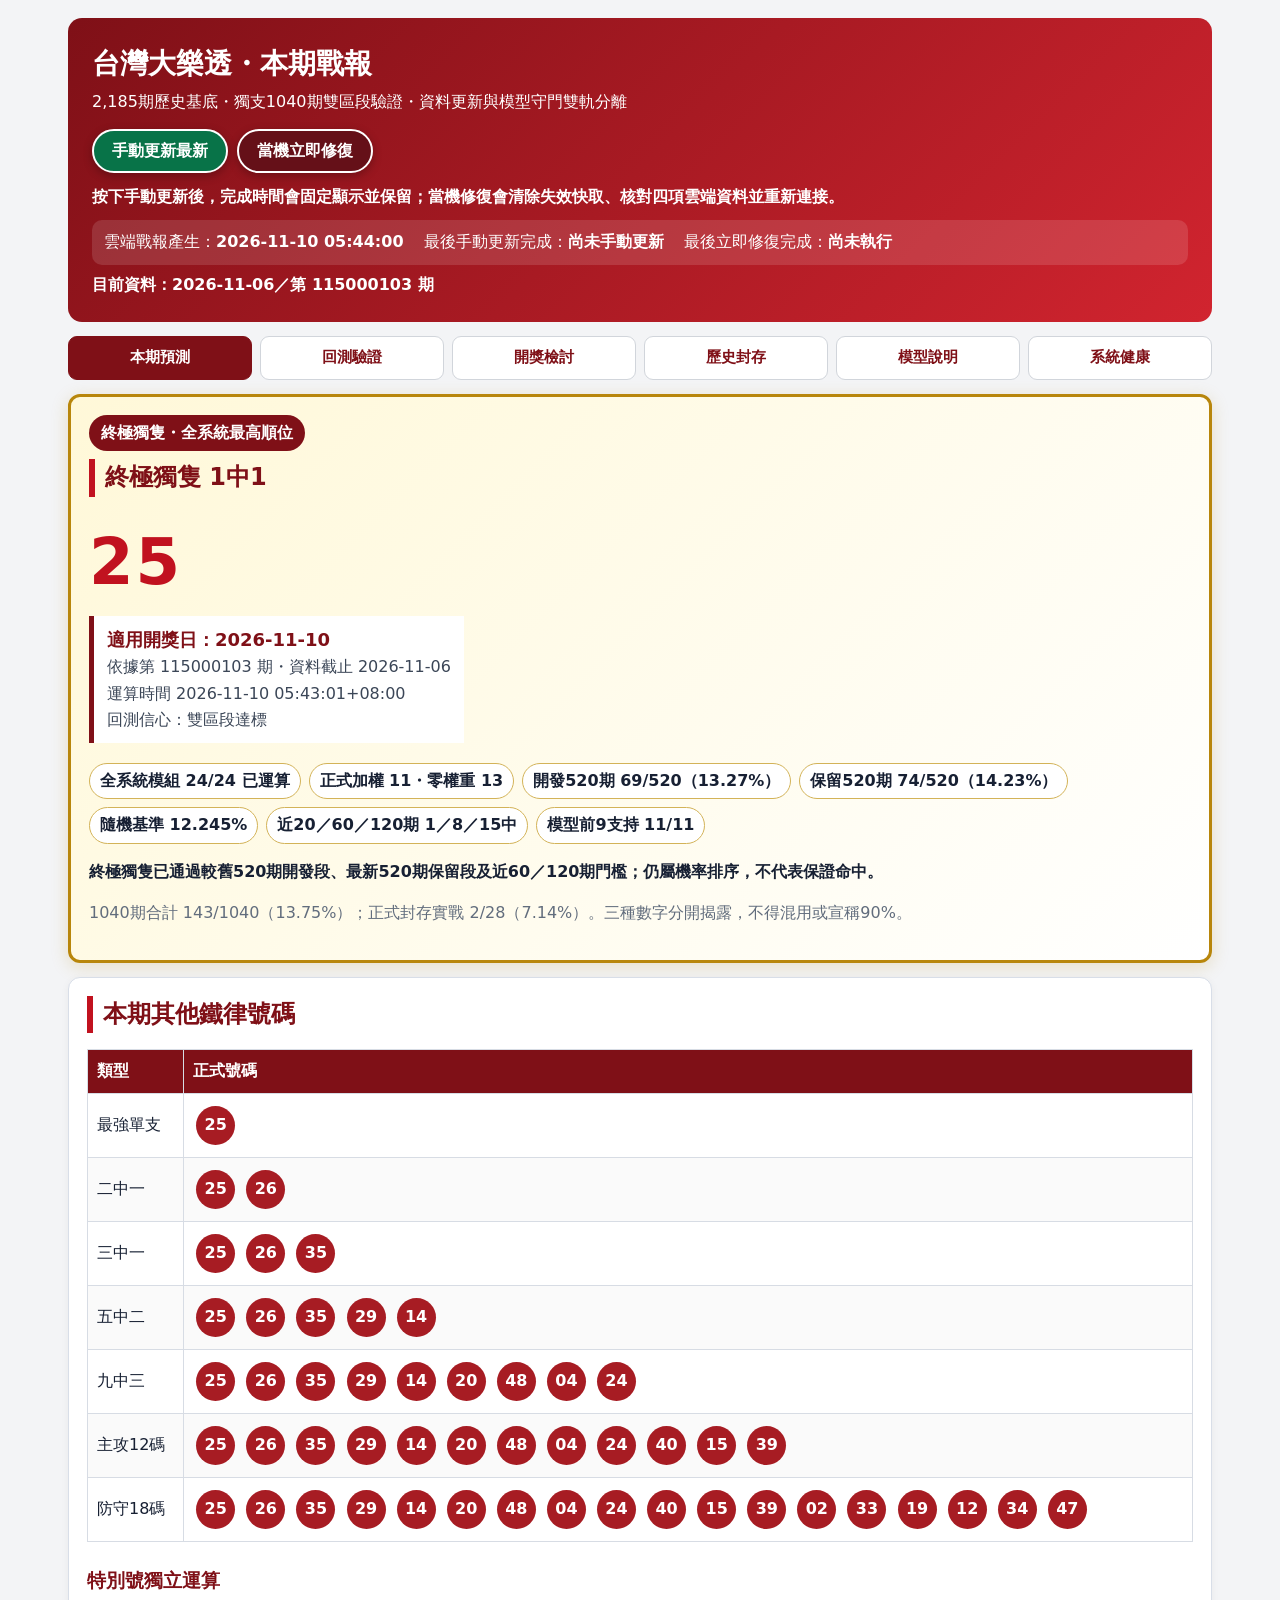
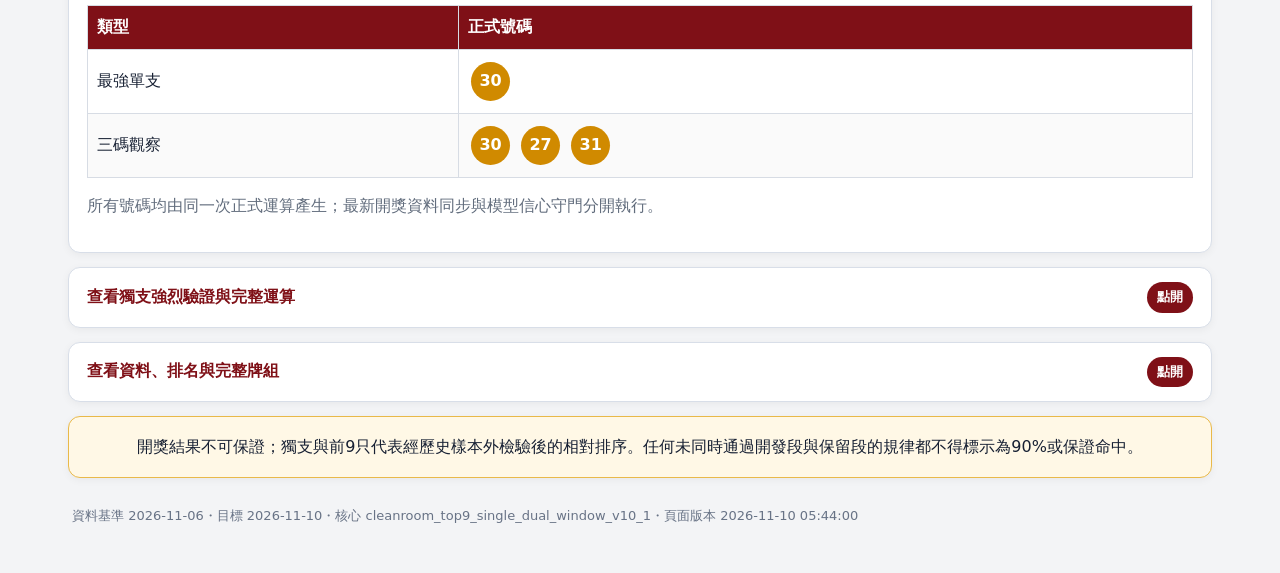
==== commit 1d3b6732: "大樂透每日預測日期與資料重算" ====
--- a/mobile_cloud/index.html
+++ b/mobile_cloud/index.html
@@ -1,18 +1,18 @@
 <!doctype html>
-<html lang="zh-Hant"><head><meta charset="utf-8"><meta name="viewport" content="width=device-width,initial-scale=1"><meta http-equiv="Cache-Control" content="no-cache, no-store, must-revalidate"><meta http-equiv="Pragma" content="no-cache"><meta http-equiv="Expires" content="0"><meta name="theme-color" content="#7f1017"><meta name="report-version" content="f35b3dc6fd2775f8"><meta name="report-generated-at" content="2026-11-09T03:14:51+08:00"><link rel="manifest" href="manifest.webmanifest"><link rel="stylesheet" href="style.css"><title>台灣大樂透・本期戰報</title></head>
+<html lang="zh-Hant"><head><meta charset="utf-8"><meta name="viewport" content="width=device-width,initial-scale=1"><meta http-equiv="Cache-Control" content="no-cache, no-store, must-revalidate"><meta http-equiv="Pragma" content="no-cache"><meta http-equiv="Expires" content="0"><meta name="theme-color" content="#7f1017"><meta name="report-version" content="2b43b8ea110098a9"><meta name="report-generated-at" content="2026-11-10T05:44:00+08:00"><link rel="manifest" href="manifest.webmanifest"><link rel="stylesheet" href="style.css"><title>台灣大樂透・本期戰報</title></head>
 <body><main>
 <header><h1>台灣大樂透・本期戰報</h1><div>2,185期歷史基底・獨支1040期雙區段驗證・資料更新與模型守門雙軌分離</div>
 <div class="app-actions"><button type="button" id="manual-refresh" class="cloud-button update-button">手動更新最新</button><button type="button" id="emergency-repair" class="cloud-button repair-button">當機立即修復</button></div>
 <div class="cloud-control-note">按下手動更新後，完成時間會固定顯示並保留；當機修復會清除失效快取、核對四項雲端資料並重新連接。</div>
-<div class="update-times"><span>雲端戰報產生：<strong id="cloud-generated-time">2026-11-09 03:14:51</strong></span><span>最後手動更新完成：<strong id="last-manual-update" data-manual-time>尚未手動更新</strong></span><span>最後立即修復完成：<strong id="last-repair-time" data-repair-time>尚未執行</strong></span></div>
+<div class="update-times"><span>雲端戰報產生：<strong id="cloud-generated-time">2026-11-10 05:44:00</strong></span><span>最後手動更新完成：<strong id="last-manual-update" data-manual-time>尚未手動更新</strong></span><span>最後立即修復完成：<strong id="last-repair-time" data-repair-time>尚未執行</strong></span></div>
 <div id="cloud-action-status" class="cloud-action-status" role="status" aria-live="polite">目前資料：2026-11-06／第 115000103 期</div><a id="cloud-repair-center" class="repair-center" href="https://github.com/pingshen670822/taiwan-lotto649-ironlaw-cloud/actions/workflows/cloud-watchdog.yml" target="_blank" rel="noopener">開啟雲端修復中心</a></header>
 <nav aria-label="戰報分類"><button type="button" data-tab="decision">本期預測</button><button type="button" data-tab="models">回測驗證</button><button type="button" data-tab="review">開獎檢討</button><button type="button" data-tab="monthly">歷史封存</button><button type="button" data-tab="verify">模型說明</button><button type="button" data-tab="iron">系統健康</button></nav>
 
 <section id="decision" class="tab active">
-<div class="band strong approved"><div class="badge">終極獨隻・全系統最高順位</div><h2>終極獨隻 1中1</h2><div class="number">25</div><div class="single-date"><b>適用開獎日：2026-11-10</b><br>依據第 115000103 期・資料截止 2026-11-06<br>運算時間 2026-11-09 03:13:53+08:00<br>回測信心：雙區段達標</div><div class="validation-seals"><span>全系統模組 24/24 已運算</span><span>正式加權 11・零權重 13</span><span>開發520期 69/520（13.27%）</span><span>保留520期 74/520（14.23%）</span><span>隨機基準 12.245%</span><span>近20／60／120期 1／8／15中</span><span>模型前9支持 11/11</span></div><p><b>終極獨隻已通過較舊520期開發段、最新520期保留段及近60／120期門檻；仍屬機率排序，不代表保證命中。</b></p><p class="note">1040期合計 143/1040（13.75%）；正式封存實戰 2/28（7.14%）。三種數字分開揭露，不得混用或宣稱90%。</p></div>
+<div class="band strong approved"><div class="badge">終極獨隻・全系統最高順位</div><h2>終極獨隻 1中1</h2><div class="number">25</div><div class="single-date"><b>適用開獎日：2026-11-10</b><br>依據第 115000103 期・資料截止 2026-11-06<br>運算時間 2026-11-10 05:43:01+08:00<br>回測信心：雙區段達標</div><div class="validation-seals"><span>全系統模組 24/24 已運算</span><span>正式加權 11・零權重 13</span><span>開發520期 69/520（13.27%）</span><span>保留520期 74/520（14.23%）</span><span>隨機基準 12.245%</span><span>近20／60／120期 1／8／15中</span><span>模型前9支持 11/11</span></div><p><b>終極獨隻已通過較舊520期開發段、最新520期保留段及近60／120期門檻；仍屬機率排序，不代表保證命中。</b></p><p class="note">1040期合計 143/1040（13.75%）；正式封存實戰 2/28（7.14%）。三種數字分開揭露，不得混用或宣稱90%。</p></div>
 <div class="band ironlaw-numbers"><h2>本期其他鐵律號碼</h2><div class="scroll"><table><thead><tr><th>類型</th><th>正式號碼</th></tr></thead><tbody><tr><td>最強單支</td><td><span class="ball ">25</span></td></tr><tr><td>二中一</td><td><span class="ball ">25</span> <span class="ball ">26</span></td></tr><tr><td>三中一</td><td><span class="ball ">25</span> <span class="ball ">26</span> <span class="ball ">35</span></td></tr><tr><td>五中二</td><td><span class="ball ">25</span> <span class="ball ">26</span> <span class="ball ">35</span> <span class="ball ">29</span> <span class="ball ">14</span></td></tr><tr><td>九中三</td><td><span class="ball ">25</span> <span class="ball ">26</span> <span class="ball ">35</span> <span class="ball ">29</span> <span class="ball ">14</span> <span class="ball ">20</span> <span class="ball ">48</span> <span class="ball ">04</span> <span class="ball ">24</span></td></tr><tr><td>主攻12碼</td><td><span class="ball ">25</span> <span class="ball ">26</span> <span class="ball ">35</span> <span class="ball ">29</span> <span class="ball ">14</span> <span class="ball ">20</span> <span class="ball ">48</span> <span class="ball ">04</span> <span class="ball ">24</span> <span class="ball ">40</span> <span class="ball ">15</span> <span class="ball ">39</span></td></tr><tr><td>防守18碼</td><td><span class="ball ">25</span> <span class="ball ">26</span> <span class="ball ">35</span> <span class="ball ">29</span> <span class="ball ">14</span> <span class="ball ">20</span> <span class="ball ">48</span> <span class="ball ">04</span> <span class="ball ">24</span> <span class="ball ">40</span> <span class="ball ">15</span> <span class="ball ">39</span> <span class="ball ">02</span> <span class="ball ">33</span> <span class="ball ">19</span> <span class="ball ">12</span> <span class="ball ">34</span> <span class="ball ">47</span></td></tr></tbody></table></div><h3>特別號獨立運算</h3><div class="scroll"><table><thead><tr><th>類型</th><th>正式號碼</th></tr></thead><tbody><tr><td>最強單支</td><td><span class="ball specialball">30</span></td></tr><tr><td>三碼觀察</td><td><span class="ball specialball">30</span> <span class="ball specialball">27</span> <span class="ball specialball">31</span></td></tr></tbody></table></div><p class="note">所有號碼均由同一次正式運算產生；最新開獎資料同步與模型信心守門分開執行。</p></div>
 <details class="report-details"><summary>查看獨支強烈驗證與完整運算</summary><div class="band"><h2>多項邏輯驗證</h2><div class="scroll"><table><thead><tr><th>檢查項目</th><th>結果</th></tr></thead><tbody><tr><td>獨支使用獨立1中1選擇器</td><td>通過</td></tr><tr><td>只用較舊520期選型，保留段不參與挑選</td><td>通過</td></tr><tr><td>全部已登錄模組完成本期運算</td><td>通過</td></tr><tr><td>未通過雙區段模組權重歸零</td><td>通過</td></tr><tr><td>開發520期與保留520期完整</td><td>通過</td></tr><tr><td>較舊520期開發段勝過隨機</td><td>通過</td></tr><tr><td>最新520期保留段勝過隨機</td><td>通過</td></tr><tr><td>禁止終極獨隻連續兩期使用同號</td><td>通過</td></tr><tr><td>近60期獨支命中率不低於隨機</td><td>通過</td></tr><tr><td>近120期獨支命中率不低於隨機</td><td>通過</td></tr><tr><td>至少半數模型列入前9</td><td>通過</td></tr><tr><td>至少三分之二模型列入前15</td><td>通過</td></tr><tr><td>未通過雙區段的軌跡候選全部排除</td><td>通過</td></tr><tr><td>正式發布守門通過</td><td>通過</td></tr><tr><td>禁止直接照抄上期開獎號</td><td>通過</td></tr></tbody></table></div></div><div class="band"><h2>全系統模組逐項運算</h2><p><b>全系統驗證後最高順位：25</b></p><p class="note">所有已登錄且可重現模組每日全部運算；核心模型依滾動成績受限加權，軌跡候選未同時通過兩個520期時權重固定為0，不准用未驗證模組拉高信心。</p><div class="scroll"><table><thead><tr><th>模組</th><th>類別</th><th>本期第一候選</th><th>最終權重</th><th>獨隻順位</th><th>狀態</th></tr></thead><tbody><tr><td>bayes_24</td><td>核心機率／順位模型</td><td><span class="ball ">14</span></td><td>8.14%</td><td>6</td><td>正式滾動加權</td></tr><tr><td>bayes_60</td><td>核心機率／順位模型</td><td><span class="ball ">25</span></td><td>8.73%</td><td>2</td><td>正式滾動加權</td></tr><tr><td>bayes_150</td><td>核心機率／順位模型</td><td><span class="ball ">25</span></td><td>8.92%</td><td>1</td><td>正式滾動加權</td></tr><tr><td>bayes_360</td><td>核心機率／順位模型</td><td><span class="ball ">25</span></td><td>16.09%</td><td>1</td><td>正式滾動加權</td></tr><tr><td>ewma_8</td><td>核心機率／順位模型</td><td><span class="ball ">25</span></td><td>4.12%</td><td>1</td><td>正式滾動加權</td></tr><tr><td>ewma_21</td><td>核心機率／順位模型</td><td><span class="ball ">25</span></td><td>9.13%</td><td>1</td><td>正式滾動加權</td></tr><tr><td>ewma_55</td><td>核心機率／順位模型</td><td><span class="ball ">25</span></td><td>8.08%</td><td>1</td><td>正式滾動加權</td></tr><tr><td>ewma_144</td><td>核心機率／順位模型</td><td><span class="ball ">25</span></td><td>17.19%</td><td>1</td><td>正式滾動加權</td></tr><tr><td>empirical_hazard</td><td>核心機率／順位模型</td><td><span class="ball ">34</span></td><td>5.02%</td><td>5</td><td>正式滾動加權</td></tr><tr><td>conditional_pair</td><td>核心機率／順位模型</td><td><span class="ball ">25</span></td><td>6.50%</td><td>1</td><td>正式滾動加權</td></tr><tr><td>regime_slope</td><td>核心機率／順位模型</td><td><span class="ball ">25</span></td><td>8.09%</td><td>2</td><td>正式滾動加權</td></tr><tr><td>frequency_60</td><td>軌跡／週期／拖牌候選</td><td><span class="ball ">04</span></td><td>0.00%</td><td>—</td><td>雙區段淘汰</td></tr><tr><td>frequency_240</td><td>軌跡／週期／拖牌候選</td><td><span class="ball ">25</span></td><td>0.00%</td><td>—</td><td>雙區段淘汰</td></tr><tr><td>weekday_cycle</td><td>軌跡／週期／拖牌候選</td><td><span class="ball ">15</span></td><td>0.00%</td><td>—</td><td>雙區段淘汰</td></tr><tr><td>transition_drag</td><td>軌跡／週期／拖牌候選</td><td><span class="ball ">26</span></td><td>0.00%</td><td>—</td><td>雙區段淘汰</td></tr><tr><td>two_step_drag</td><td>軌跡／週期／拖牌候選</td><td><span class="ball ">26</span></td><td>0.00%</td><td>—</td><td>雙區段淘汰</td></tr><tr><td>neighbor_track</td><td>軌跡／週期／拖牌候選</td><td><span class="ball ">25</span></td><td>0.00%</td><td>—</td><td>雙區段淘汰</td></tr><tr><td>interval_recurrence</td><td>軌跡／週期／拖牌候選</td><td><span class="ball ">02</span></td><td>0.00%</td><td>—</td><td>雙區段淘汰</td></tr><tr><td>cooccurrence_drag</td><td>軌跡／週期／拖牌候選</td><td><span class="ball ">29</span></td><td>0.00%</td><td>—</td><td>雙區段淘汰</td></tr><tr><td>multi_condition_equal</td><td>軌跡／週期／拖牌候選</td><td><span class="ball ">25</span></td><td>0.00%</td><td>—</td><td>雙區段淘汰</td></tr><tr><td>rolling_best_60</td><td>軌跡／週期／拖牌候選</td><td><span class="ball ">25</span></td><td>0.00%</td><td>—</td><td>雙區段淘汰</td></tr><tr><td>rolling_best_120</td><td>軌跡／週期／拖牌候選</td><td><span class="ball ">25</span></td><td>0.00%</td><td>—</td><td>雙區段淘汰</td></tr><tr><td>performance_vote_60</td><td>軌跡／週期／拖牌候選</td><td><span class="ball ">25</span></td><td>0.00%</td><td>—</td><td>雙區段淘汰</td></tr><tr><td>performance_vote_120</td><td>軌跡／週期／拖牌候選</td><td><span class="ball ">25</span></td><td>0.00%</td><td>—</td><td>雙區段淘汰</td></tr></tbody></table></div></div><div class="band"><h2>清楚分層推薦</h2><div class="grid"><div class="card primary"><div class="label">A級・唯一最強排序</div><div class="number-line"><span class="ball ">25</span></div></div><div class="card "><div class="label">B級・前三排序</div><div class="number-line"><span class="ball ">25</span> <span class="ball ">26</span> <span class="ball ">35</span></div></div><div class="card "><div class="label">C級・核心前九</div><div class="number-line"><span class="ball ">25</span> <span class="ball ">26</span> <span class="ball ">35</span> <span class="ball ">29</span> <span class="ball ">14</span> <span class="ball ">20</span> <span class="ball ">48</span> <span class="ball ">04</span> <span class="ball ">24</span></div></div><div class="card "><div class="label">D級・次高防守</div><div class="number-line"><span class="ball ">40</span> <span class="ball ">15</span> <span class="ball ">39</span> <span class="ball ">02</span> <span class="ball ">33</span> <span class="ball ">19</span> <span class="ball ">12</span> <span class="ball ">34</span> <span class="ball ">47</span></div></div><div class="card low"><div class="label">E級・低機率暫避</div><div class="number-line"><span class="ball avoid">01</span> <span class="ball avoid">07</span> <span class="ball avoid">17</span> <span class="ball avoid">28</span> <span class="ball avoid">31</span> <span class="ball avoid">37</span> <span class="ball avoid">42</span> <span class="ball avoid">44</span> <span class="ball avoid">45</span> <span class="ball avoid">46</span></div></div></div></div></details>
-<details class="report-details"><summary>查看資料、排名與完整牌組</summary><div class="band"><h2>本期資料</h2><div class="grid"><div class="card"><div class="label">預測目標日</div><div class="value">2026-11-10</div></div><div class="card"><div class="label">歷史資料截止日</div><div class="value">2026-11-06</div></div><div class="card"><div class="label">依據期別</div><div class="value">第 115000103 期</div></div><div class="card"><div class="label">使用歷史期數</div><div class="value">2,185期</div></div><div class="card"><div class="label">戰報產生時間</div><div class="value">2026-11-09 03:14:51</div></div></div></div><div class="band"><h2>內部前18名診斷</h2><p class="note">此表為運算順位與校準值，不代表中獎保證。</p><div class="scroll"><table><thead><tr><th>順位</th><th>號碼</th><th>校準機率</th></tr></thead><tbody><tr><td>1</td><td><span class="ball sub">25</span></td><td>13.142%</td></tr><tr><td>2</td><td><span class="ball sub">26</span></td><td>12.929%</td></tr><tr><td>3</td><td><span class="ball sub">35</span></td><td>12.722%</td></tr><tr><td>4</td><td><span class="ball sub">29</span></td><td>12.644%</td></tr><tr><td>5</td><td><span class="ball sub">14</span></td><td>12.637%</td></tr><tr><td>6</td><td><span class="ball sub">20</span></td><td>12.609%</td></tr><tr><td>7</td><td><span class="ball sub">48</span></td><td>12.598%</td></tr><tr><td>8</td><td><span class="ball sub">04</span></td><td>12.588%</td></tr><tr><td>9</td><td><span class="ball sub">24</span></td><td>12.494%</td></tr><tr><td>10</td><td><span class="ball sub">40</span></td><td>12.492%</td></tr><tr><td>11</td><td><span class="ball sub">15</span></td><td>12.472%</td></tr><tr><td>12</td><td><span class="ball sub">39</span></td><td>12.465%</td></tr><tr><td>13</td><td><span class="ball sub">02</span></td><td>12.459%</td></tr><tr><td>14</td><td><span class="ball sub">33</span></td><td>12.457%</td></tr><tr><td>15</td><td><span class="ball sub">19</span></td><td>12.444%</td></tr><tr><td>16</td><td><span class="ball sub">12</span></td><td>12.439%</td></tr><tr><td>17</td><td><span class="ball sub">34</span></td><td>12.426%</td></tr><tr><td>18</td><td><span class="ball sub">47</span></td><td>12.420%</td></tr></tbody></table></div></div><div class="band"><h2>八組結構平衡建議</h2><div class="grid"><div class="card"><div class="label">第1組</div><div class="number-line"><span class="ball ">14</span> <span class="ball ">20</span> <span class="ball ">25</span> <span class="ball ">26</span> <span class="ball ">29</span> <span class="ball ">35</span></div></div><div class="card"><div class="label">第2組</div><div class="number-line"><span class="ball ">04</span> <span class="ball ">14</span> <span class="ball ">25</span> <span class="ball ">26</span> <span class="ball ">35</span> <span class="ball ">48</span></div></div><div class="card"><div class="label">第3組</div><div class="number-line"><span class="ball ">04</span> <span class="ball ">20</span> <span class="ball ">25</span> <span class="ball ">26</span> <span class="ball ">29</span> <span class="ball ">48</span></div></div><div class="card"><div class="label">第4組</div><div class="number-line"><span class="ball ">04</span> <span class="ball ">15</span> <span class="ball ">25</span> <span class="ball ">26</span> <span class="ball ">29</span> <span class="ball ">35</span></div></div><div class="card"><div class="label">第5組</div><div class="number-line"><span class="ball ">20</span> <span class="ball ">24</span> <span class="ball ">25</span> <span class="ball ">26</span> <span class="ball ">35</span> <span class="ball ">48</span></div></div><div class="card"><div class="label">第6組</div><div class="number-line"><span class="ball ">04</span> <span class="ball ">20</span> <span class="ball ">25</span> <span class="ball ">26</span> <span class="ball ">35</span> <span class="ball ">40</span></div></div><div class="card"><div class="label">第7組</div><div class="number-line"><span class="ball ">04</span> <span class="ball ">14</span> <span class="ball ">25</span> <span class="ball ">26</span> <span class="ball ">29</span> <span class="ball ">40</span></div></div><div class="card"><div class="label">第8組</div><div class="number-line"><span class="ball ">14</span> <span class="ball ">15</span> <span class="ball ">25</span> <span class="ball ">26</span> <span class="ball ">29</span> <span class="ball ">48</span></div></div></div></div><div class="band warning"><h2>下期低機率暫避</h2><p class="note">只做風險排序，不代表絕對不開；與主攻牌完全分離。</p><div class="grid"><div class="card low"><div class="label">五不中</div><div class="number-line"><span class="ball avoid">07</span> <span class="ball avoid">17</span> <span class="ball avoid">31</span> <span class="ball avoid">42</span> <span class="ball avoid">44</span></div></div><div class="card low"><div class="label">十不中</div><div class="number-line"><span class="ball avoid">01</span> <span class="ball avoid">07</span> <span class="ball avoid">17</span> <span class="ball avoid">28</span> <span class="ball avoid">31</span> <span class="ball avoid">37</span> <span class="ball avoid">42</span> <span class="ball avoid">44</span> <span class="ball avoid">45</span> <span class="ball avoid">46</span></div></div><div class="card low"><div class="label">十五不中</div><div class="number-line"><span class="ball avoid">01</span> <span class="ball avoid">07</span> <span class="ball avoid">10</span> <span class="ball avoid">17</span> <span class="ball avoid">21</span> <span class="ball avoid">22</span> <span class="ball avoid">27</span> <span class="ball avoid">28</span> <span class="ball avoid">30</span> <span class="ball avoid">31</span> <span class="ball avoid">37</span> <span class="ball avoid">42</span> <span class="ball avoid">44</span> <span class="ball avoid">45</span> <span class="ball avoid">46</span></div></div></div></div></details>
+<details class="report-details"><summary>查看資料、排名與完整牌組</summary><div class="band"><h2>本期資料</h2><div class="grid"><div class="card"><div class="label">預測目標日</div><div class="value">2026-11-10</div></div><div class="card"><div class="label">歷史資料截止日</div><div class="value">2026-11-06</div></div><div class="card"><div class="label">依據期別</div><div class="value">第 115000103 期</div></div><div class="card"><div class="label">使用歷史期數</div><div class="value">2,185期</div></div><div class="card"><div class="label">戰報產生時間</div><div class="value">2026-11-10 05:44:00</div></div></div></div><div class="band"><h2>內部前18名診斷</h2><p class="note">此表為運算順位與校準值，不代表中獎保證。</p><div class="scroll"><table><thead><tr><th>順位</th><th>號碼</th><th>校準機率</th></tr></thead><tbody><tr><td>1</td><td><span class="ball sub">25</span></td><td>13.142%</td></tr><tr><td>2</td><td><span class="ball sub">26</span></td><td>12.929%</td></tr><tr><td>3</td><td><span class="ball sub">35</span></td><td>12.722%</td></tr><tr><td>4</td><td><span class="ball sub">29</span></td><td>12.644%</td></tr><tr><td>5</td><td><span class="ball sub">14</span></td><td>12.637%</td></tr><tr><td>6</td><td><span class="ball sub">20</span></td><td>12.609%</td></tr><tr><td>7</td><td><span class="ball sub">48</span></td><td>12.598%</td></tr><tr><td>8</td><td><span class="ball sub">04</span></td><td>12.588%</td></tr><tr><td>9</td><td><span class="ball sub">24</span></td><td>12.494%</td></tr><tr><td>10</td><td><span class="ball sub">40</span></td><td>12.492%</td></tr><tr><td>11</td><td><span class="ball sub">15</span></td><td>12.472%</td></tr><tr><td>12</td><td><span class="ball sub">39</span></td><td>12.465%</td></tr><tr><td>13</td><td><span class="ball sub">02</span></td><td>12.459%</td></tr><tr><td>14</td><td><span class="ball sub">33</span></td><td>12.457%</td></tr><tr><td>15</td><td><span class="ball sub">19</span></td><td>12.444%</td></tr><tr><td>16</td><td><span class="ball sub">12</span></td><td>12.439%</td></tr><tr><td>17</td><td><span class="ball sub">34</span></td><td>12.426%</td></tr><tr><td>18</td><td><span class="ball sub">47</span></td><td>12.420%</td></tr></tbody></table></div></div><div class="band"><h2>八組結構平衡建議</h2><div class="grid"><div class="card"><div class="label">第1組</div><div class="number-line"><span class="ball ">14</span> <span class="ball ">20</span> <span class="ball ">25</span> <span class="ball ">26</span> <span class="ball ">29</span> <span class="ball ">35</span></div></div><div class="card"><div class="label">第2組</div><div class="number-line"><span class="ball ">04</span> <span class="ball ">14</span> <span class="ball ">25</span> <span class="ball ">26</span> <span class="ball ">35</span> <span class="ball ">48</span></div></div><div class="card"><div class="label">第3組</div><div class="number-line"><span class="ball ">04</span> <span class="ball ">20</span> <span class="ball ">25</span> <span class="ball ">26</span> <span class="ball ">29</span> <span class="ball ">48</span></div></div><div class="card"><div class="label">第4組</div><div class="number-line"><span class="ball ">04</span> <span class="ball ">15</span> <span class="ball ">25</span> <span class="ball ">26</span> <span class="ball ">29</span> <span class="ball ">35</span></div></div><div class="card"><div class="label">第5組</div><div class="number-line"><span class="ball ">20</span> <span class="ball ">24</span> <span class="ball ">25</span> <span class="ball ">26</span> <span class="ball ">35</span> <span class="ball ">48</span></div></div><div class="card"><div class="label">第6組</div><div class="number-line"><span class="ball ">04</span> <span class="ball ">20</span> <span class="ball ">25</span> <span class="ball ">26</span> <span class="ball ">35</span> <span class="ball ">40</span></div></div><div class="card"><div class="label">第7組</div><div class="number-line"><span class="ball ">04</span> <span class="ball ">14</span> <span class="ball ">25</span> <span class="ball ">26</span> <span class="ball ">29</span> <span class="ball ">40</span></div></div><div class="card"><div class="label">第8組</div><div class="number-line"><span class="ball ">14</span> <span class="ball ">15</span> <span class="ball ">25</span> <span class="ball ">26</span> <span class="ball ">29</span> <span class="ball ">48</span></div></div></div></div><div class="band warning"><h2>下期低機率暫避</h2><p class="note">只做風險排序，不代表絕對不開；與主攻牌完全分離。</p><div class="grid"><div class="card low"><div class="label">五不中</div><div class="number-line"><span class="ball avoid">07</span> <span class="ball avoid">17</span> <span class="ball avoid">31</span> <span class="ball avoid">42</span> <span class="ball avoid">44</span></div></div><div class="card low"><div class="label">十不中</div><div class="number-line"><span class="ball avoid">01</span> <span class="ball avoid">07</span> <span class="ball avoid">17</span> <span class="ball avoid">28</span> <span class="ball avoid">31</span> <span class="ball avoid">37</span> <span class="ball avoid">42</span> <span class="ball avoid">44</span> <span class="ball avoid">45</span> <span class="ball avoid">46</span></div></div><div class="card low"><div class="label">十五不中</div><div class="number-line"><span class="ball avoid">01</span> <span class="ball avoid">07</span> <span class="ball avoid">10</span> <span class="ball avoid">17</span> <span class="ball avoid">21</span> <span class="ball avoid">22</span> <span class="ball avoid">27</span> <span class="ball avoid">28</span> <span class="ball avoid">30</span> <span class="ball avoid">31</span> <span class="ball avoid">37</span> <span class="ball avoid">42</span> <span class="ball avoid">44</span> <span class="ball avoid">45</span> <span class="ball avoid">46</span></div></div></div></div></details>
 </section>
 
 <section id="models" class="tab"><div class="band"><h2>獨立1中1與前9碼走步回測</h2><div class="grid"><div class="card primary"><div class="label">獨支較舊520期開發段</div><div class="value">69/520（13.27%）</div><div class="note">必須勝過隨機 12.245%</div></div><div class="card primary"><div class="label">獨支最新520期保留段</div><div class="value">74/520（14.23%）</div><div class="note">禁止只挑這段漂亮數字</div></div><div class="card"><div class="label">獨支近20／60／120期</div><div class="value">1／8／15中</div><div class="note">只使用各期開獎前資料</div></div><div class="card"><div class="label">前9碼1040期平均命中</div><div class="value">1.126</div><div class="note">隨機基準 1.102</div></div><div class="card"><div class="label">最近20期前9平均命中</div><div class="value">1.0</div><div class="note">短期表現獨立監控</div></div><div class="card"><div class="label">第10–15名平均外溢</div><div class="value">0.7106</div><div class="note">外溢不算前9成功</div></div></div></div><div class="band"><h2>軌跡、週期與拖牌雙區段稽核</h2><p><b>沒有任何受測軌跡、週期或拖牌方法同時通過兩段驗證</b></p><p class="note">准入規則：較舊520期與最新520期必須同時高於6/49（12.2449%）；只在近期漂亮的一律淘汰。</p><div class="scroll"><table><thead><tr><th>受測規則</th><th>開發520期</th><th>保留520期</th><th>近20／60／120中</th><th>下期候選</th><th>結果</th></tr></thead><tbody><tr><td>60期頻率</td><td>60/520（11.54%）</td><td>67/520（12.88%）</td><td>1／7／12</td><td>4</td><td>淘汰</td></tr><tr><td>240期頻率</td><td>58/520（11.15%）</td><td>63/520（12.12%）</td><td>4／12／20</td><td>25</td><td>淘汰</td></tr><tr><td>開獎星期週期</td><td>64/520（12.31%）</td><td>51/520（9.81%）</td><td>1／3／9</td><td>15</td><td>淘汰</td></tr><tr><td>一階拖牌</td><td>56/520（10.77%）</td><td>69/520（13.27%）</td><td>3／13／19</td><td>26</td><td>淘汰</td></tr><tr><td>二階拖牌</td><td>56/520（10.77%）</td><td>54/520（10.38%）</td><td>2／7／13</td><td>26</td><td>淘汰</td></tr><tr><td>鄰號軌跡</td><td>56/520（10.77%）</td><td>60/520（11.54%）</td><td>3／10／15</td><td>25</td><td>淘汰</td></tr><tr><td>間隔復現</td><td>67/520（12.88%）</td><td>54/520（10.38%）</td><td>3／5／14</td><td>2</td><td>淘汰</td></tr><tr><td>共現拖牌</td><td>59/520（11.35%）</td><td>64/520（12.31%）</td><td>4／12／20</td><td>29</td><td>淘汰</td></tr><tr><td>多條件等權</td><td>58/520（11.15%）</td><td>72/520（13.85%）</td><td>1／13／23</td><td>25</td><td>淘汰</td></tr><tr><td>近60期最佳規則切換</td><td>62/520（11.92%）</td><td>60/520（11.54%）</td><td>2／8／14</td><td>25</td><td>淘汰</td></tr><tr><td>近120期最佳規則切換</td><td>54/520（10.38%）</td><td>63/520（12.12%）</td><td>1／10／15</td><td>25</td><td>淘汰</td></tr><tr><td>近60期績效投票</td><td>59/520（11.35%）</td><td>62/520（11.92%）</td><td>1／9／19</td><td>25</td><td>淘汰</td></tr><tr><td>近120期績效投票</td><td>54/520（10.38%）</td><td>64/520（12.31%）</td><td>1／11／19</td><td>25</td><td>淘汰</td></tr></tbody></table></div></div><div class="band"><h2>第10名後問題專項檢測</h2><article class="pack"><div class="pack-title">本期前9精準壓縮</div><p>升入 <span class="ball ">20</span> <span class="ball ">48</span> <span class="ball ">04</span> <span class="ball ">24</span>　撤出 <span class="ball avoid">40</span> <span class="ball avoid">15</span> <span class="ball avoid">39</span> <span class="ball avoid">02</span></p><small>固定邊界4席；上期號在前9最多3席</small></article><div class="scroll"><table><thead><tr><th>開獎日</th><th>前9命中</th><th>第10–15名外溢</th><th>六顆實開順位</th><th>撤換數</th><th>升入前9</th><th>撤出前9</th></tr></thead><tbody><tr><td>2026-10-06</td><td>0</td><td>2</td><td>10、13、18、26、29、44</td><td>4</td><td><span class="ball ">47</span> <span class="ball ">19</span> <span class="ball ">24</span></td><td><span class="ball avoid">18</span> <span class="ball avoid">29</span> <span class="ball avoid">20</span></td></tr><tr><td>2026-10-09</td><td>0</td><td>1</td><td>10、28、30、38、42、47</td><td>4</td><td><span class="ball ">29</span> <span class="ball ">47</span> <span class="ball ">39</span> <span class="ball ">06</span></td><td><span class="ball avoid">25</span> <span class="ball avoid">15</span> <span class="ball avoid">04</span> <span class="ball avoid">18</span></td></tr><tr><td>2026-10-13</td><td>2</td><td>0</td><td>3、9、17、19、25、49</td><td>4</td><td><span class="ball ">18</span> <span class="ball ">39</span> <span class="ball ">19</span> <span class="ball ">47</span></td><td><span class="ball avoid">12</span> <span class="ball avoid">14</span> <span class="ball avoid">04</span> <span class="ball avoid">29</span></td></tr><tr><td>2026-10-16</td><td>1</td><td>0</td><td>5、20、25、30、32、36</td><td>4</td><td><span class="ball ">04</span> <span class="ball ">36</span> <span class="ball ">18</span> <span class="ball ">29</span></td><td><span class="ball avoid">47</span> <span class="ball avoid">12</span> <span class="ball avoid">20</span> <span class="ball avoid">03</span></td></tr><tr><td>2026-10-20</td><td>0</td><td>0</td><td>18、20、23、27、28、38</td><td>4</td><td><span class="ball ">18</span> <span class="ball ">03</span> <span class="ball ">29</span> <span class="ball ">04</span></td><td><span class="ball avoid">14</span> <span class="ball avoid">47</span> <span class="ball avoid">20</span> <span class="ball avoid">06</span></td></tr><tr><td>2026-10-23</td><td>1</td><td>1</td><td>7、10、35、40、42、45</td><td>4</td><td><span class="ball ">20</span> <span class="ball ">33</span> <span class="ball ">14</span> <span class="ball ">29</span></td><td><span class="ball avoid">40</span> <span class="ball avoid">12</span> <span class="ball avoid">06</span> <span class="ball avoid">47</span></td></tr><tr><td>2026-10-27</td><td>1</td><td>0</td><td>6、31、32、33、35、36</td><td>4</td><td><span class="ball ">14</span> <span class="ball ">47</span> <span class="ball ">02</span> <span class="ball ">06</span></td><td><span class="ball avoid">15</span> <span class="ball avoid">20</span> <span class="ball avoid">19</span> <span class="ball avoid">12</span></td></tr><tr><td>2026-10-30</td><td>1</td><td>1</td><td>4、14、21、39、40、44</td><td>4</td><td><span class="ball ">20</span> <span class="ball ">47</span> <span class="ball ">16</span> <span class="ball ">06</span></td><td><span class="ball avoid">33</span> <span class="ball avoid">15</span> <span class="ball avoid">12</span> <span class="ball avoid">19</span></td></tr><tr><td>2026-11-03</td><td>1</td><td>0</td><td>1、16、18、20、29、40</td><td>4</td><td><span class="ball ">20</span> <span class="ball ">12</span> <span class="ball ">19</span> <span class="ball ">47</span></td><td><span class="ball avoid">15</span> <span class="ball avoid">04</span> <span class="ball avoid">33</span> <span class="ball avoid">34</span></td></tr><tr><td>2026-11-06</td><td>1</td><td>0</td><td>2、27、32、34、40、42</td><td>4</td><td><span class="ball ">33</span> <span class="ball ">02</span> <span class="ball ">12</span></td><td><span class="ball avoid">39</span> <span class="ball avoid">04</span> <span class="ball avoid">14</span></td></tr></tbody></table></div></div><details class="report-details"><summary>查看逐模組錯誤檢討與滾動調整</summary><div class="band"><h2>前9碼三層滾動權重</h2><div class="scroll"><table><thead><tr><th>模型</th><th>最終權重</th><th>近20前9命中</th><th>近60前9命中</th><th>近120前9命中</th><th>近20外溢</th><th>連續零命中</th><th>對數損失</th></tr></thead><tbody><tr><td>bayes_24</td><td>8.14%</td><td>1.000</td><td>0.983</td><td>0.983</td><td>0.650</td><td>0</td><td>0.373203</td></tr><tr><td>bayes_60</td><td>8.73%</td><td>0.950</td><td>1.050</td><td>1.142</td><td>0.750</td><td>0</td><td>0.372789</td></tr><tr><td>bayes_150</td><td>8.92%</td><td>1.050</td><td>1.067</td><td>1.042</td><td>0.800</td><td>1</td><td>0.372511</td></tr><tr><td>bayes_360</td><td>16.09%</td><td>1.300</td><td>1.150</td><td>1.050</td><td>0.550</td><td>0</td><td>0.372548</td></tr><tr><td>ewma_8</td><td>4.12%</td><td>0.900</td><td>1.067</td><td>1.083</td><td>0.650</td><td>1</td><td>0.399900</td></tr><tr><td>ewma_21</td><td>9.13%</td><td>1.100</td><td>1.067</td><td>1.050</td><td>0.600</td><td>0</td><td>0.380967</td></tr><tr><td>ewma_55</td><td>8.08%</td><td>0.950</td><td>1.100</td><td>1.092</td><td>0.900</td><td>0</td><td>0.375140</td></tr><tr><td>ewma_144</td><td>17.19%</td><td>1.250</td><td>1.200</td><td>1.158</td><td>0.600</td><td>0</td><td>0.373211</td></tr><tr><td>empirical_hazard</td><td>5.02%</td><td>0.750</td><td>1.050</td><td>1.058</td><td>0.950</td><td>0</td><td>0.375694</td></tr><tr><td>conditional_pair</td><td>6.50%</td><td>0.900</td><td>1.067</td><td>1.133</td><td>1.000</td><td>1</td><td>0.375012</td></tr><tr><td>regime_slope</td><td>8.09%</td><td>0.950</td><td>1.033</td><td>1.083</td><td>0.800</td><td>0</td><td>0.372956</td></tr></tbody></table></div></div><div class="band"><h2>主號模型錯誤追責</h2><div class="scroll"><table><thead><tr><th>模型</th><th>原第一名</th><th>1中1</th><th>前9命中</th><th>命中號</th><th>權重變動</th><th>處置</th></tr></thead><tbody><tr><td>bayes_24</td><td><span class="ball ">35</span></td><td>未中</td><td>1</td><td><span class="ball gold">26</span></td><td>7.39% → 8.14%</td><td>失敗但受權重上限約束，列入下期監控</td></tr><tr><td>bayes_60</td><td><span class="ball ">29</span></td><td>未中</td><td>1</td><td><span class="ball gold">26</span></td><td>8.79% → 8.73%</td><td>通過，依滾動成績調整</td></tr><tr><td>bayes_150</td><td><span class="ball ">25</span></td><td>未中</td><td>0</td><td>—</td><td>10.70% → 8.92%</td><td>失敗降權／重新校準</td></tr><tr><td>bayes_360</td><td><span class="ball ">25</span></td><td>未中</td><td>1</td><td><span class="ball gold">26</span></td><td>15.99% → 16.09%</td><td>失敗但受權重上限約束，列入下期監控</td></tr><tr><td>ewma_8</td><td><span class="ball ">25</span></td><td>未中</td><td>0</td><td>—</td><td>4.67% → 4.12%</td><td>失敗降權／重新校準</td></tr><tr><td>ewma_21</td><td><span class="ball ">25</span></td><td>未中</td><td>1</td><td><span class="ball gold">26</span></td><td>8.35% → 9.13%</td><td>失敗但受權重上限約束，列入下期監控</td></tr><tr><td>ewma_55</td><td><span class="ball ">25</span></td><td>未中</td><td>1</td><td><span class="ball gold">26</span></td><td>7.30% → 8.08%</td><td>通過，依滾動成績調整</td></tr><tr><td>ewma_144</td><td><span class="ball ">25</span></td><td>未中</td><td>1</td><td><span class="ball gold">26</span></td><td>16.71% → 17.19%</td><td>失敗但受權重上限約束，列入下期監控</td></tr><tr><td>empirical_hazard</td><td><span class="ball ">05</span></td><td>命中</td><td>1</td><td><span class="ball gold">05</span></td><td>4.61% → 5.02%</td><td>通過，依滾動成績調整</td></tr><tr><td>conditional_pair</td><td><span class="ball ">25</span></td><td>未中</td><td>0</td><td>—</td><td>8.20% → 6.50%</td><td>失敗降權／重新校準</td></tr><tr><td>regime_slope</td><td><span class="ball ">35</span></td><td>未中</td><td>1</td><td><span class="ball gold">26</span></td><td>7.31% → 8.09%</td><td>失敗但受權重上限約束，列入下期監控</td></tr></tbody></table></div></div><div class="band"><h2>特別號模型錯誤追責</h2><div class="scroll"><table><thead><tr><th>模型</th><th>原第一名</th><th>1中1</th><th>前三命中</th><th>權重變動</th><th>處置</th></tr></thead><tbody><tr><td>bayes_24</td><td><span class="ball specialball">27</span></td><td>未中</td><td>0</td><td>11.36% → 11.71%</td><td>失敗但受權重上限約束，列入下期監控</td></tr><tr><td>bayes_60</td><td><span class="ball specialball">30</span></td><td>未中</td><td>0</td><td>10.43% → 10.75%</td><td>失敗但受權重上限約束，列入下期監控</td></tr><tr><td>bayes_150</td><td><span class="ball specialball">30</span></td><td>未中</td><td>0</td><td>9.74% → 10.04%</td><td>失敗但受權重上限約束，列入下期監控</td></tr><tr><td>bayes_360</td><td><span class="ball specialball">27</span></td><td>未中</td><td>0</td><td>19.80% → 18.38%</td><td>失敗降權／重新校準</td></tr><tr><td>ewma_8</td><td><span class="ball specialball">27</span></td><td>未中</td><td>0</td><td>3.96% → 4.41%</td><td>失敗但受權重上限約束，列入下期監控</td></tr><tr><td>ewma_21</td><td><span class="ball specialball">30</span></td><td>未中</td><td>0</td><td>8.19% → 8.68%</td><td>失敗但受權重上限約束，列入下期監控</td></tr><tr><td>ewma_55</td><td><span class="ball specialball">30</span></td><td>未中</td><td>0</td><td>10.51% → 10.90%</td><td>失敗但受權重上限約束，列入下期監控</td></tr><tr><td>ewma_144</td><td><span class="ball specialball">30</span></td><td>未中</td><td>0</td><td>10.13% → 10.44%</td><td>失敗但受權重上限約束，列入下期監控</td></tr><tr><td>empirical_hazard</td><td><span class="ball specialball">37</span></td><td>未中</td><td>0</td><td>15.87% → 14.70%</td><td>失敗降權／重新校準</td></tr></tbody></table></div></div></details></section>
@@ -25,5 +25,5 @@
 
 <section id="iron" class="tab"><div class="band"><h2>系統健康</h2><div class="grid"><div class="card"><div class="label">資料日期／期別</div><div class="value">2026-11-06／第 115000103 期</div></div><div class="card"><div class="label">預測守門</div><div class="value ok">已通過</div></div><div class="card"><div class="label">雲端主更新</div><div class="value ok">每3小時＋開獎後密集檢查</div></div><div class="card"><div class="label">第二層自主修復</div><div class="value ok">逾時或失敗自動啟動</div></div></div></div><div class="band"><h2>台灣大樂透規則核對</h2><p>每期由1至49開出6個主號，另開1個特別號；資料必須同時通過期別、日期、六顆主號與特別號完整性驗證。</p></div><div class="band"><h2>鐵律守門</h2><ol><li>只准使用官方開獎資料，禁止假資料與未來資料</li><li>預測封存後不可因開獎結果修改</li><li>開獎後先結算，再檢討所有模型，最後全量重算</li><li>回測嚴格按時間順序，禁止偷看未來</li><li>軌跡與拖牌規則必須通過開發／保留雙區段，禁止挑漂亮區段</li><li>主攻、暫避、開獎檢討、歷史封存分區顯示</li><li>抓號失敗保留最後有效版本，絕不以不完整資料覆寫</li><li>開獎後2小時未更新，立即啟動自主修復並持續重試</li></ol><h3>生命週期</h3><p>官方資料 → 完整性驗證 → 上期結算 → 模組追責 → 1040期雙區段重測 → 軌跡規律稽核 → 健康檢查 → 戰報生成 → 手機同步 → 失敗時第二層救援</p><p><a href="integrity_audit.json" target="_blank" rel="noopener">每日完整性稽核</a>　<a href="single_pattern_audit.json" target="_blank" rel="noopener">獨支軌跡規律稽核</a>　<a href="self_test_report.json" target="_blank" rel="noopener">全系統自測</a></p></div></section>
 
-<div class="band warning notice">開獎結果不可保證；獨支與前9只代表經歷史樣本外檢驗後的相對排序。任何未同時通過開發段與保留段的規律都不得標示為90%或保證命中。</div><footer>資料基準 2026-11-06・目標 2026-11-10・核心 cleanroom_top9_single_dual_window_v10_1・頁面版本 2026-11-09 03:14:51</footer>
+<div class="band warning notice">開獎結果不可保證；獨支與前9只代表經歷史樣本外檢驗後的相對排序。任何未同時通過開發段與保留段的規律都不得標示為90%或保證命中。</div><footer>資料基準 2026-11-06・目標 2026-11-10・核心 cleanroom_top9_single_dual_window_v10_1・頁面版本 2026-11-10 05:44:00</footer>
 </main><script src="app.js"></script></body></html>
